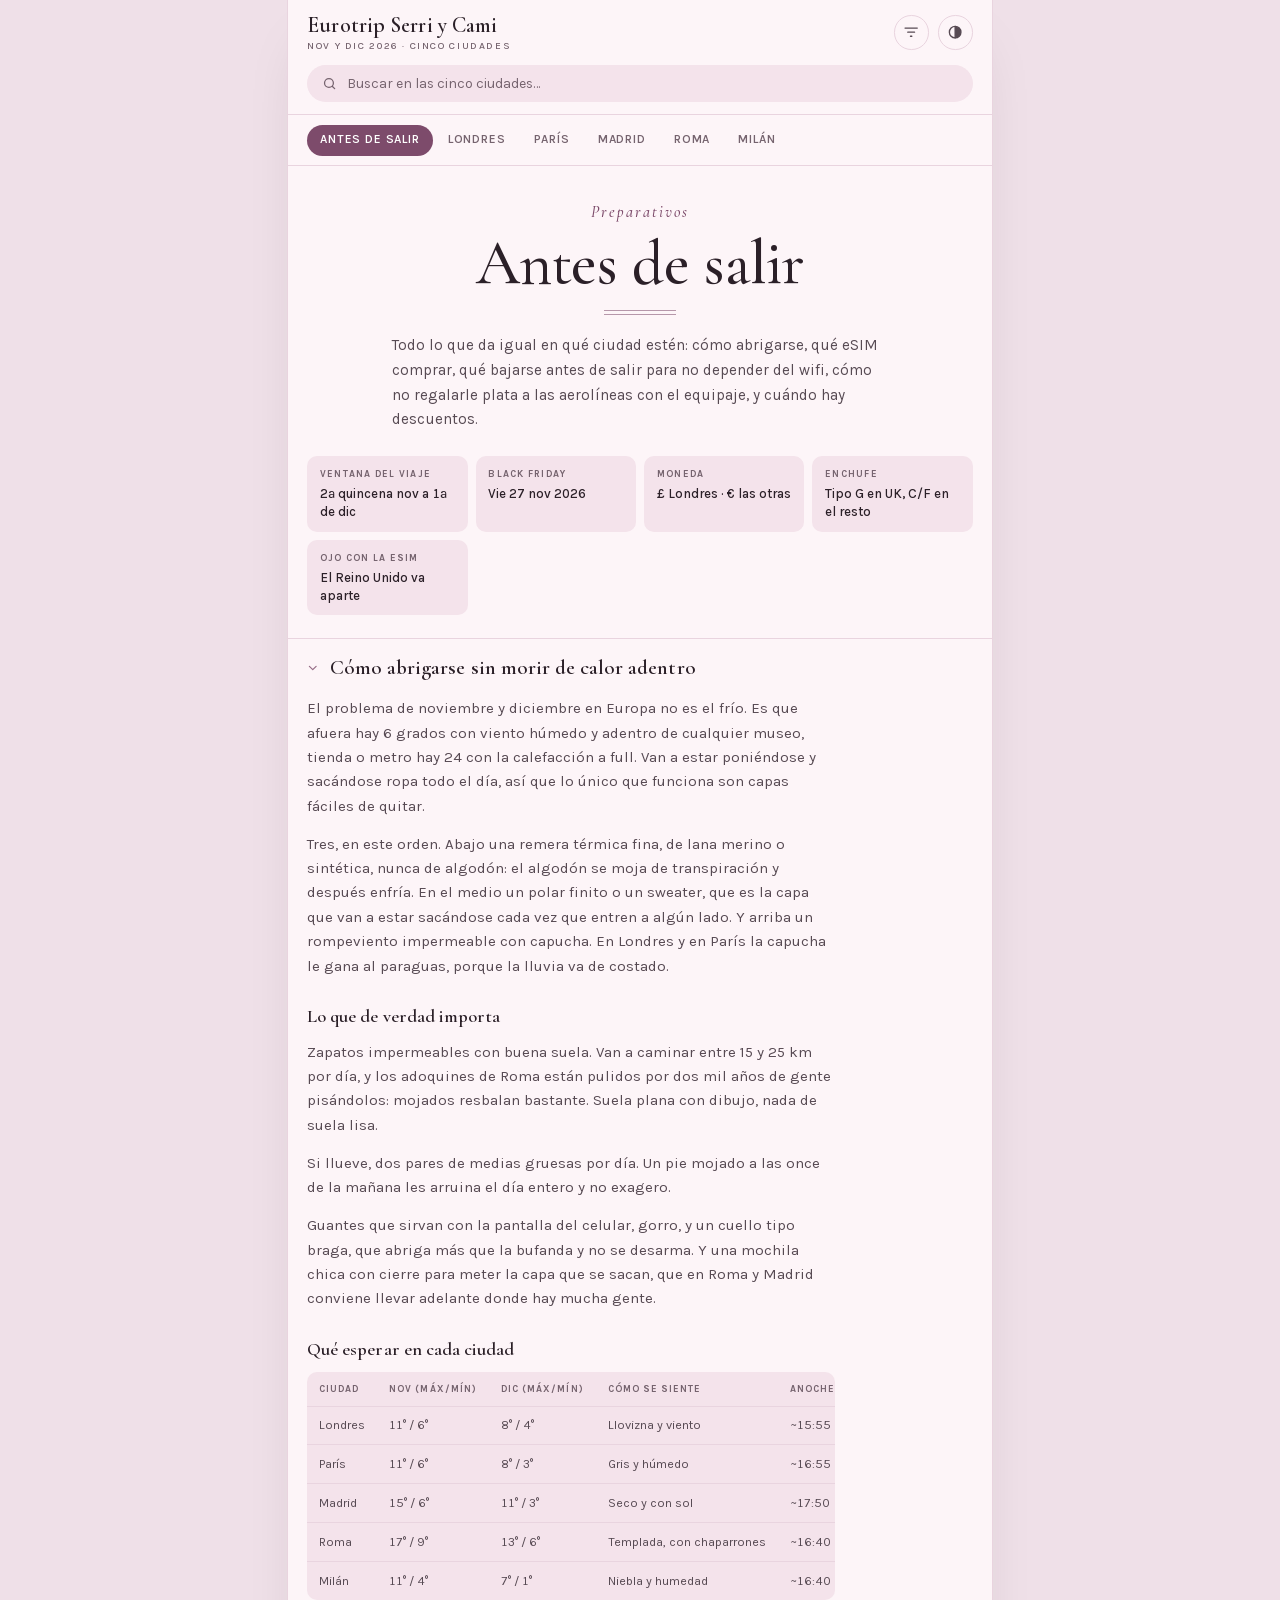
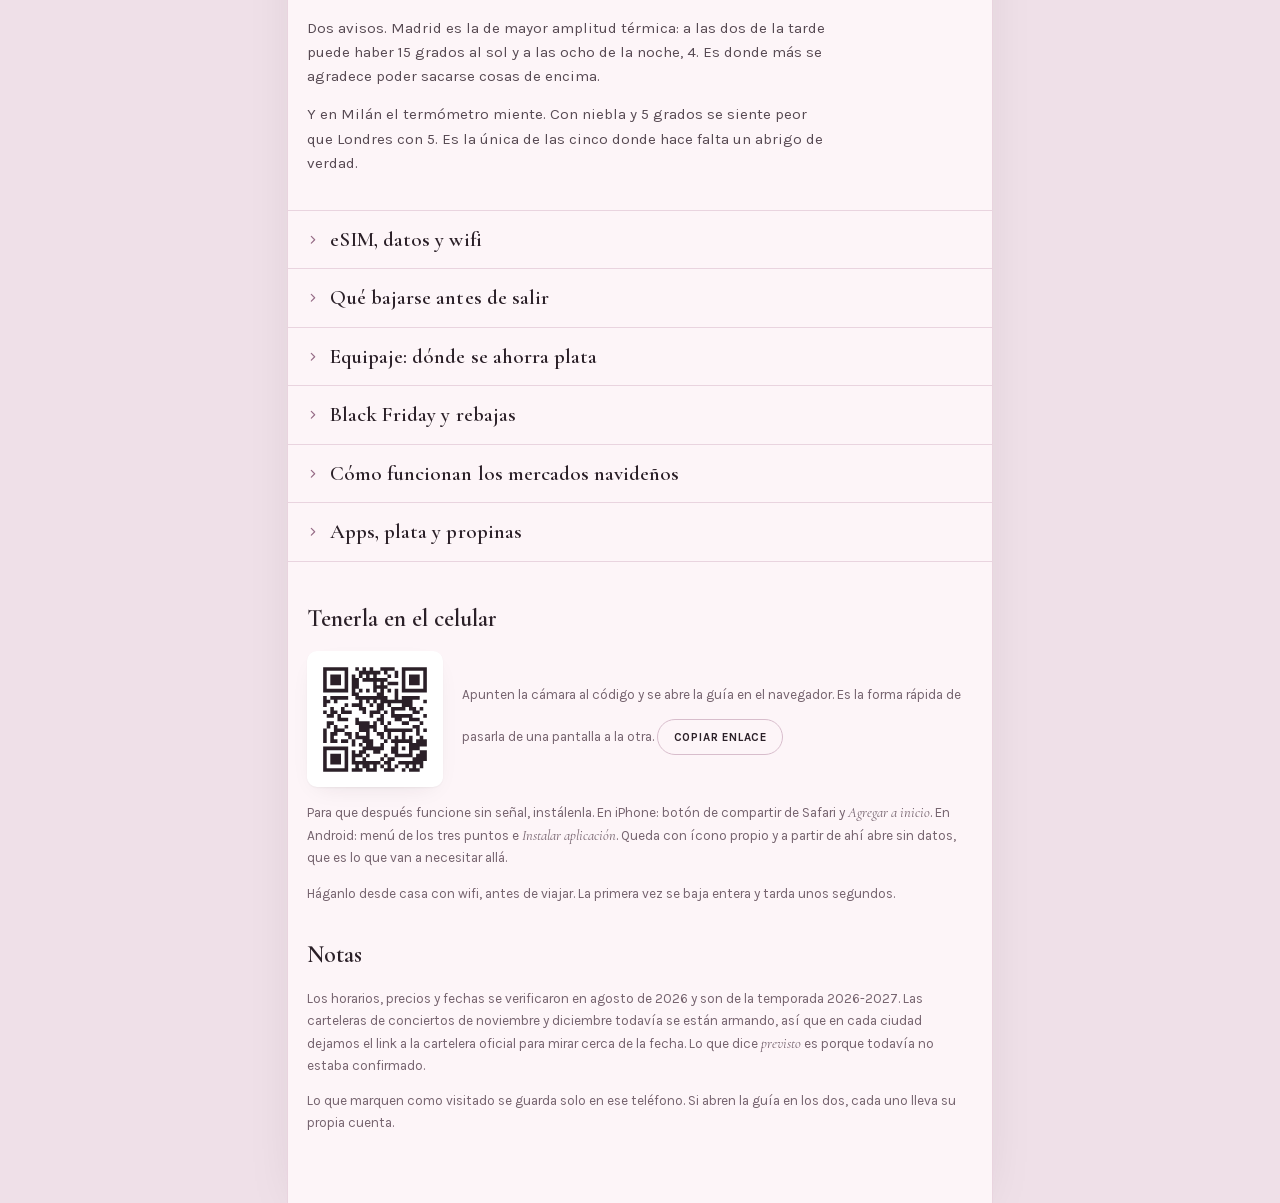
==== index.html @ f68e7fce "Mantener la guia fuera de los buscadores robots.txt que bloquea el rastreo y noindex en la pagina. E" ====
<!doctype html>
<html lang="es">
<head>
<meta charset="utf-8">
<meta name="viewport" content="width=device-width,initial-scale=1">
<meta name="description" content="Guia de viaje de Eurotrip Serri y Cami.">
<meta name="color-scheme" content="light dark">
<meta name="robots" content="noindex, nofollow, noarchive, nosnippet">
<meta name="googlebot" content="noindex, nofollow">
<link rel="manifest" href="./manifest.webmanifest">
<link rel="apple-touch-icon" href="./apple-touch-icon.png">
<meta name="theme-color" content="#7D4B6B">
<meta name="apple-mobile-web-app-capable" content="yes">
<meta name="apple-mobile-web-app-title" content="Eurotrip">
<title>Eurotrip Serri y Cami</title>
<style>
/* tipografias incrustadas: la pagina se ve igual sin conexion */
@font-face{font-family:'Cormorant Garamond';font-style:italic;font-weight:400;font-display:swap;src:url([data-uri]) format('woff2')}
@font-face{font-family:'Cormorant Garamond';font-style:italic;font-weight:500;font-display:swap;src:url([data-uri]) format('woff2')}
@font-face{font-family:'Cormorant Garamond';font-style:italic;font-weight:600;font-display:swap;src:url([data-uri]) format('woff2')}
@font-face{font-family:'Cormorant Garamond';font-style:normal;font-weight:400;font-display:swap;src:url([data-uri]) format('woff2')}
@font-face{font-family:'Cormorant Garamond';font-style:normal;font-weight:500;font-display:swap;src:url([data-uri]) format('woff2')}
@font-face{font-family:'Cormorant Garamond';font-style:normal;font-weight:600;font-display:swap;src:url([data-uri]) format('woff2')}
@font-face{font-family:'Karla';font-style:normal;font-weight:400;font-display:swap;src:url([data-uri]) format('woff2')}
@font-face{font-family:'Karla';font-style:normal;font-weight:500;font-display:swap;src:url([data-uri]) format('woff2')}
@font-face{font-family:'Karla';font-style:normal;font-weight:600;font-display:swap;src:url([data-uri]) format('woff2')}
@font-face{font-family:'Karla';font-style:normal;font-weight:700;font-display:swap;src:url([data-uri]) format('woff2')}
</style>

<style>
:root{
  --bg:#EFE0E8; --surface:#FDF5F8; --surface-2:#F4E3EB; --surface-3:#FAECF2;
  --ink:#2B2028; --ink-2:#574A53; --muted:#75636E;
  --line:#E9D4DF; --line-2:#D8BDCC;
  --accent:#7D4B6B; --accent-lt:#DBA6C4;
  --shadow:0 1px 2px rgba(43,32,40,.05), 0 8px 24px -12px rgba(43,32,40,.13);
  --display:'Cormorant Garamond',Georgia,'Times New Roman',serif;
  --body:'Karla','Helvetica Neue',Helvetica,Arial,sans-serif;
  --pad:1.2rem; --r:14px; --r-sm:10px;
}
@media (prefers-color-scheme:dark){
  :root:not([data-theme="light"]){
    --bg:#191319; --surface:#221B22; --surface-2:#2C232C; --surface-3:#1F181F;
    --ink:#F3EAEF; --ink-2:#D5C7CF; --muted:#A08F99;
    --line:#372D37; --line-2:#4A3C47;
    --accent:#DBA6C4; --accent-lt:#DBA6C4;
    --shadow:0 1px 2px rgba(0,0,0,.28), 0 8px 24px -12px rgba(0,0,0,.5);
  }
}
:root[data-theme="dark"]{
  --bg:#191319; --surface:#221B22; --surface-2:#2C232C; --surface-3:#1F181F;
  --ink:#F3EAEF; --ink-2:#D5C7CF; --muted:#A08F99;
  --line:#372D37; --line-2:#4A3C47;
  --accent:#DBA6C4; --accent-lt:#DBA6C4;
  --shadow:0 1px 2px rgba(0,0,0,.28), 0 8px 24px -12px rgba(0,0,0,.5);
}

/* el acento de ciudad se usa como fondo (--city) o como texto (--city-on-bg).
   en oscuro, el texto pasa a la variante pastel para que siga leyendose. */
#view,.rgroup{--city-on-bg:var(--city)}
@media (prefers-color-scheme:dark){
  :root:not([data-theme="light"]) #view,
  :root:not([data-theme="light"]) .rgroup{--city-on-bg:var(--city-lt)}
}
:root[data-theme="dark"] #view,
:root[data-theme="dark"] .rgroup{--city-on-bg:var(--city-lt)}

*{box-sizing:border-box}
body{
  margin:0; background:var(--bg); color:var(--ink);
  font-family:var(--body); font-size:16px; line-height:1.62;
  -webkit-text-size-adjust:100%; -webkit-font-smoothing:antialiased;
}
a{color:inherit}
button{font:inherit;color:inherit;background:none;border:none;cursor:pointer}
:focus-visible{outline:2px solid var(--city-on-bg,var(--accent));outline-offset:3px;border-radius:4px}
@media (prefers-reduced-motion:reduce){*{animation:none!important;transition:none!important}}

.wrap{max-width:44rem;margin:0 auto;background:var(--surface);min-height:100vh}
@media (min-width:47rem){
  .wrap{box-shadow:0 0 0 1px var(--line), 0 24px 60px -30px rgba(43,32,40,.22)}
}

/* ---------- cabecera ---------- */
.top{position:sticky;top:0;z-index:40;background:var(--surface);
  border-bottom:1px solid var(--line)}
.top-row{display:flex;align-items:center;gap:.6rem;padding:.85rem var(--pad) .5rem}
.brand{flex:1;min-width:0;font-family:var(--display);font-weight:600;font-size:1.35rem;
  line-height:1.05;letter-spacing:.005em}
.brand small{display:block;font-family:var(--body);font-weight:500;font-size:.63rem;
  letter-spacing:.16em;text-transform:uppercase;color:var(--muted);margin-top:.3rem}
.iconbtn{width:2.15rem;height:2.15rem;display:grid;place-items:center;border:1px solid var(--line);
  border-radius:50%;color:var(--ink-2);flex:none;transition:background .15s,border-color .15s}
.iconbtn:hover{border-color:var(--line-2);background:var(--surface-2)}
.iconbtn[aria-pressed="true"]{background:var(--surface-2);border-color:var(--line-2);color:var(--ink)}
.iconbtn svg{width:1.02rem;height:1.02rem;display:block}

.searchbar{padding:.35rem var(--pad) .75rem}
.searchbar .field{display:flex;align-items:center;gap:.5rem;background:var(--surface-2);
  border:1px solid transparent;border-radius:999px;padding:.5rem .85rem;transition:border-color .15s}
.searchbar .field:focus-within{border-color:var(--line-2)}
.searchbar input{flex:1;min-width:0;border:none;background:none;font-family:var(--body);
  font-size:.87rem;color:var(--ink);outline:none}
.searchbar input::placeholder{color:var(--muted)}
.searchbar svg{width:.95rem;height:.95rem;color:var(--muted);flex:none}
.clearbtn{color:var(--muted);font-size:1.15rem;line-height:1;padding:0 .1rem;display:none}
.clearbtn.on{display:block}

/* raíl de ciudades */
.rail{display:flex;gap:.15rem;overflow-x:auto;scrollbar-width:none;
  padding:0 var(--pad) .55rem;border-top:1px solid var(--line);padding-top:.6rem}
.rail::-webkit-scrollbar{display:none}
.rail button{flex:none;padding:.34rem .8rem .38rem;font-family:var(--body);font-weight:600;
  font-size:.75rem;letter-spacing:.07em;color:var(--muted);white-space:nowrap;
  text-transform:uppercase;border-radius:999px;transition:background .15s,color .15s}
.rail button:hover{color:var(--ink)}
.rail button[aria-selected="true"]{color:#fff;background:var(--city,var(--accent))}
@media (prefers-color-scheme:dark){
  :root:not([data-theme="light"]) .rail button[aria-selected="true"]{
    color:#1B141B;background:var(--city-lt,var(--accent-lt))}
}
:root[data-theme="dark"] .rail button[aria-selected="true"]{
  color:#1B141B;background:var(--city-lt,var(--accent-lt))}

/* filtros */
.filters{padding:.2rem var(--pad) .8rem;display:none;flex-wrap:wrap;gap:.35rem;align-items:center}
.filters.on{display:flex}
.chip{font-family:var(--body);font-size:.7rem;font-weight:600;letter-spacing:.04em;
  padding:.28rem .68rem;border:1px solid var(--line);border-radius:999px;color:var(--muted);
  transition:background .15s,border-color .15s,color .15s}
.chip:hover{border-color:var(--line-2);color:var(--ink)}
.chip[aria-pressed="true"]{background:var(--city,var(--accent));border-color:var(--city,var(--accent));color:#fff}
@media (prefers-color-scheme:dark){
  :root:not([data-theme="light"]) .chip[aria-pressed="true"]{color:#1B141B;
    background:var(--city-lt,var(--accent-lt));border-color:var(--city-lt,var(--accent-lt))}
}
:root[data-theme="dark"] .chip[aria-pressed="true"]{color:#1B141B;
  background:var(--city-lt,var(--accent-lt));border-color:var(--city-lt,var(--accent-lt))}
.chip.sep{border:none;background:none;color:var(--muted);font-family:var(--display);
  font-style:italic;font-size:.92rem;font-weight:500;letter-spacing:0;
  padding:0 .1rem 0 .3rem;pointer-events:none}
.chip.sep:first-child{padding-left:0}

/* ---------- cabecera de ciudad ---------- */
.cityhead{padding:2.1rem var(--pad) 1.4rem;text-align:center}
.plate{display:inline-block;font-family:var(--display);font-style:italic;font-weight:500;
  font-size:1rem;letter-spacing:.13em;color:var(--city-on-bg,var(--accent))}
.cityname{font-family:var(--display);font-weight:500;font-size:clamp(2.6rem,13vw,3.9rem);
  line-height:1;letter-spacing:-.005em;margin:.35rem 0 0;text-wrap:balance}
.cityrule{width:4.5rem;height:0;margin:1rem auto 1.15rem;
  border-top:1px solid var(--city-on-bg,var(--accent));
  border-bottom:1px solid var(--city-on-bg,var(--accent));padding-top:3px;opacity:.55}
.citylede{font-size:.95rem;color:var(--ink-2);margin:0 auto 1.5rem;max-width:31rem;text-align:left}

.quick{display:grid;grid-template-columns:repeat(auto-fit,minmax(9rem,1fr));gap:.5rem;
  margin:0;text-align:left}
.quick div{background:var(--surface-2);border-radius:var(--r-sm);padding:.65rem .8rem}
.quick dt{font-family:var(--body);font-size:.6rem;font-weight:700;letter-spacing:.13em;
  text-transform:uppercase;color:var(--muted);margin-bottom:.22rem}
.quick dd{margin:0;font-size:.83rem;font-weight:500;line-height:1.35;
  font-variant-numeric:tabular-nums}

.progress{display:flex;align-items:center;gap:.7rem;margin-top:1.1rem;
  font-size:.72rem;color:var(--muted);text-align:left}
.bar{flex:1;height:4px;border-radius:999px;background:var(--surface-2);position:relative;overflow:hidden}
.bar i{position:absolute;inset:0 auto 0 0;border-radius:999px;
  background:var(--city-on-bg,var(--accent));width:0;transition:width .35s ease}
.progress button{font-size:.68rem;font-weight:600;letter-spacing:.04em;color:var(--muted);
  text-decoration:underline;text-underline-offset:3px}
.progress button:hover{color:var(--ink)}

.toolrow{display:flex;gap:1.1rem;align-items:center;padding:.7rem var(--pad);
  font-size:.7rem;font-weight:600;letter-spacing:.06em;text-transform:uppercase;color:var(--muted)}
.toolrow button:hover{color:var(--ink)}

/* ---------- secciones ---------- */
.sec{border-top:1px solid var(--line)}
.sec > summary{display:flex;align-items:center;gap:.7rem;padding:1.05rem var(--pad);
  cursor:pointer;list-style:none}
.sec > summary::-webkit-details-marker{display:none}
.sec > summary h2{margin:0;flex:1;font-family:var(--display);font-weight:600;font-size:1.3rem;
  line-height:1.15;letter-spacing:.002em}
.sec .count{font-size:.68rem;font-weight:600;color:var(--muted);font-variant-numeric:tabular-nums;
  background:var(--surface-2);border-radius:999px;padding:.2rem .55rem}
.sec .caret{width:.72rem;height:.72rem;flex:none;color:var(--city-on-bg,var(--accent));
  transition:transform .2s ease;opacity:.8}
.sec[open] .caret{transform:rotate(90deg)}
.sec > summary:hover h2{color:var(--city-on-bg,var(--accent))}

.body{padding:0 var(--pad) 1.3rem;display:flex;flex-direction:column;gap:.6rem}
.prose{font-size:.94rem;color:var(--ink-2);max-width:33rem}
.prose p{margin:0 0 .85rem}
.prose h3{font-family:var(--display);font-size:1.15rem;font-weight:600;letter-spacing:.002em;
  color:var(--ink);margin:1.5rem 0 .5rem}
.prose ul{margin:0 0 .95rem;padding-left:1.1rem}
.prose li{margin-bottom:.42rem}
.prose li::marker{color:var(--city-on-bg,var(--accent))}
.prose strong{color:var(--ink);font-weight:700}
.prose em{font-family:var(--display);font-style:italic;font-size:1.06em}
.prose a{color:var(--city-on-bg,var(--accent));text-decoration-thickness:1px;text-underline-offset:3px}

.tablewrap{overflow-x:auto;margin:0 0 1rem;border-radius:var(--r-sm);background:var(--surface-2)}
table{border-collapse:collapse;width:100%;min-width:29rem;font-family:var(--body);font-size:.78rem}
th,td{text-align:left;padding:.55rem .75rem;white-space:nowrap}
th{font-size:.6rem;font-weight:700;letter-spacing:.11em;text-transform:uppercase;color:var(--muted)}
td{font-variant-numeric:tabular-nums;border-top:1px solid var(--line)}

/* ---------- fichas ---------- */
.item{display:flex;gap:.8rem;padding:.95rem 1rem;background:var(--surface-3);
  border:1px solid var(--line);border-radius:var(--r);transition:opacity .2s}
.tick{width:1.3rem;height:1.3rem;flex:none;margin-top:.15rem;border:1.5px solid var(--line-2);
  border-radius:50%;display:grid;place-items:center;color:transparent;transition:all .15s}
.tick:hover{border-color:var(--city-on-bg,var(--accent))}
.tick svg{width:.7rem;height:.7rem}
.item.done{background:var(--surface)}
.item.done .tick{background:var(--city-on-bg,var(--accent));border-color:var(--city-on-bg,var(--accent));color:var(--surface)}
.item.done .it-main{opacity:.45}
.it-main{flex:1;min-width:0}
.it-name{font-family:var(--display);font-size:1.24rem;font-weight:600;letter-spacing:.003em;
  line-height:1.2;margin:0 0 .3rem}
.it-desc{font-size:.885rem;color:var(--ink-2);margin:0;line-height:1.58}
.it-note{font-size:.845rem;color:var(--muted);margin:.5rem 0 0;line-height:1.55;
  padding-left:.75rem;border-left:1.5px solid var(--line-2)}
.it-note b{font-family:var(--display);font-style:italic;font-weight:600;font-size:1.02rem;
  letter-spacing:.04em;color:var(--city-on-bg,var(--accent));margin-right:.4rem}
.tags{display:flex;flex-wrap:wrap;gap:.32rem;margin:.6rem 0 0}
.tag{font-size:.63rem;font-weight:700;letter-spacing:.09em;text-transform:uppercase;
  padding:.2rem .55rem;border-radius:999px;background:var(--surface-2);color:var(--muted)}
.tag.price{background:transparent;border:1px solid var(--city-on-bg,var(--accent));
  color:var(--city-on-bg,var(--accent));letter-spacing:.02em}
.links{display:flex;flex-wrap:wrap;gap:.9rem;margin:.65rem 0 0}
.links a{font-size:.73rem;font-weight:600;letter-spacing:.03em;color:var(--city-on-bg,var(--accent));
  text-decoration:none;display:inline-flex;align-items:center;gap:.28rem}
.links a:hover{text-decoration:underline;text-underline-offset:3px}
.links svg{width:.75rem;height:.75rem}

/* ---------- resultados de búsqueda ---------- */
.rgroup{padding:0 var(--pad);display:flex;flex-direction:column;gap:.6rem}
.rgroup > h2{font-family:var(--display);font-weight:600;font-size:1.5rem;
  color:var(--city-on-bg,var(--accent));margin:1.6rem 0 .1rem;
  display:flex;align-items:center;gap:.7rem}
.rgroup > h2::after{content:"";flex:1;height:1px;background:var(--line)}
.rpath{font-family:var(--display);font-style:italic;font-size:.95rem;color:var(--muted);
  margin:.5rem 0 -.2rem}
.empty{padding:3.5rem var(--pad);text-align:center;color:var(--muted);font-size:.92rem}
.empty strong{display:block;font-family:var(--display);font-weight:600;font-size:1.5rem;
  color:var(--ink);margin-bottom:.5rem}

/* ---------- pie ---------- */
.foot{padding:2.4rem var(--pad) 3.5rem;border-top:1px solid var(--line);
  font-size:.85rem;color:var(--muted);line-height:1.6}
.foot h2{font-family:var(--display);font-weight:600;font-size:1.5rem;color:var(--ink);
  margin:0 0 .8rem}
.foot h2:not(:first-child){margin-top:2rem}
.foot em{font-family:var(--display);font-style:italic;font-size:1.06em}
.qrbox{display:flex;gap:1.2rem;align-items:center;flex-wrap:wrap}
.qrbox img{width:8.5rem;height:8.5rem;border-radius:var(--r-sm);background:#fff;padding:.55rem;
  box-shadow:var(--shadow);flex:none}
.qrbox p{margin:0;flex:1;min-width:11rem}
.sharebtn{display:inline-block;font-size:.72rem;font-weight:700;letter-spacing:.07em;
  text-transform:uppercase;border:1px solid var(--line-2);border-radius:999px;
  padding:.5rem .95rem;color:var(--ink);margin-top:.8rem;text-decoration:none;
  transition:background .15s,border-color .15s}
.sharebtn:hover{background:var(--surface-2);border-color:var(--muted)}
</style>

<div class="wrap">
  <header class="top">
    <div class="top-row">
      <div class="brand">Eurotrip Serri y Cami<small>Nov y dic 2026 · cinco ciudades</small></div>
      <button class="iconbtn" id="filterbtn" aria-label="Filtros" aria-pressed="false" title="Filtros">
        <svg viewBox="0 0 24 24" fill="none" stroke="currentColor" stroke-width="1.9" stroke-linecap="round"><path d="M3 6h18M7 12h10M11 18h2"/></svg>
      </button>
      <button class="iconbtn" id="themebtn" aria-label="Cambiar tema" title="Tema"></button>
    </div>
    <div class="searchbar">
      <div class="field">
        <svg viewBox="0 0 24 24" fill="none" stroke="currentColor" stroke-width="2" stroke-linecap="round"><circle cx="11" cy="11" r="7"/><path d="M20 20l-3.5-3.5"/></svg>
        <input id="q" type="search" placeholder="Buscar en las cinco ciudades…" autocomplete="off" aria-label="Buscar">
        <button class="clearbtn" id="clearq" aria-label="Borrar búsqueda">&times;</button>
      </div>
    </div>
    <nav class="rail" id="rail" role="tablist"></nav>
    <div class="filters" id="filters"></div>
  </header>

  <main id="view"></main>

  <footer class="foot">
    <h2>Tenerla en el celular</h2>
    <div class="qrbox" id="qrbox">
      <img src="[data-uri]" alt="Código QR que abre esta guía" width="160" height="160">
      <p>Apunten la cámara al código y se abre la guía en el navegador. Es la forma rápida de pasarla de una pantalla a la otra.
      <a class="sharebtn" id="sharebtn" href="#">Copiar enlace</a></p>
    </div>
    <p>Para que después funcione sin señal, instálenla. En iPhone: botón de compartir de Safari y <em>Agregar a inicio</em>. En Android: menú de los tres puntos e <em>Instalar aplicación</em>. Queda con ícono propio y a partir de ahí abre sin datos, que es lo que van a necesitar allá.</p>
    <p>Háganlo desde casa con wifi, antes de viajar. La primera vez se baja entera y tarda unos segundos.</p>
    <h2>Notas</h2>
    <p>Los horarios, precios y fechas se verificaron en agosto de 2026 y son de la temporada 2026-2027. Las carteleras de conciertos de noviembre y diciembre todavía se están armando, así que en cada ciudad dejamos el link a la cartelera oficial para mirar cerca de la fecha. Lo que dice <em>previsto</em> es porque todavía no estaba confirmado.</p>
    <p>Lo que marquen como visitado se guarda solo en ese teléfono. Si abren la guía en los dos, cada uno lleva su propia cuenta.</p>
  </footer>
</div>

<script>
const TIPOS = {
  aire:'Aire libre', visita:'Visita', comer:'Comer', cafe:'Café', coctel:'Cóctel',
  compra:'Compras', navidad:'Navidad', evento:'Evento', mover:'Transporte'
};

const CITIES = [
{
  id:'prep', nav:'Antes de salir', name:'Antes de salir', plate:'Preparativos',
  accent:'#7D4B6B', lt:'#DBA6C4', maps:'',
  lede:'Todo lo que da igual en qué ciudad estén: cómo abrigarse, qué eSIM comprar, qué bajarse antes de salir para no depender del wifi, cómo no regalarle plata a las aerolíneas con el equipaje, y cuándo hay descuentos.',
  quick:[
    ['Ventana del viaje','2ª quincena nov a 1ª de dic'],
    ['Black Friday','Vie 27 nov 2026'],
    ['Moneda','£ Londres · € las otras'],
    ['Enchufe','Tipo G en UK, C/F en el resto'],
    ['Ojo con la eSIM','El Reino Unido va aparte']
  ],
  sections:[
    {s:'Cómo abrigarse sin morir de calor adentro', k:'aire', html:`
      <p>El problema de noviembre y diciembre en Europa no es el frío. Es que afuera hay 6 grados con viento húmedo y adentro de cualquier museo, tienda o metro hay 24 con la calefacción a full. Van a estar poniéndose y sacándose ropa todo el día, así que lo único que funciona son capas fáciles de quitar.</p>
      <p>Tres, en este orden. Abajo una remera térmica fina, de lana merino o sintética, nunca de algodón: el algodón se moja de transpiración y después enfría. En el medio un polar finito o un sweater, que es la capa que van a estar sacándose cada vez que entren a algún lado. Y arriba un rompeviento impermeable con capucha. En Londres y en París la capucha le gana al paraguas, porque la lluvia va de costado.</p>
      <h3>Lo que de verdad importa</h3>
      <p>Zapatos impermeables con buena suela. Van a caminar entre 15 y 25 km por día, y los adoquines de Roma están pulidos por dos mil años de gente pisándolos: mojados resbalan bastante. Suela plana con dibujo, nada de suela lisa.</p>
      <p>Si llueve, dos pares de medias gruesas por día. Un pie mojado a las once de la mañana les arruina el día entero y no exagero.</p>
      <p>Guantes que sirvan con la pantalla del celular, gorro, y un cuello tipo braga, que abriga más que la bufanda y no se desarma. Y una mochila chica con cierre para meter la capa que se sacan, que en Roma y Madrid conviene llevar adelante donde hay mucha gente.</p>
      <h3>Qué esperar en cada ciudad</h3>
      <div class="tablewrap"><table>
        <thead><tr><th>Ciudad</th><th>Nov (máx/mín)</th><th>Dic (máx/mín)</th><th>Cómo se siente</th><th>Anochece</th></tr></thead>
        <tbody>
          <tr><td>Londres</td><td>11° / 6°</td><td>8° / 4°</td><td>Llovizna y viento</td><td>~15:55</td></tr>
          <tr><td>París</td><td>11° / 6°</td><td>8° / 3°</td><td>Gris y húmedo</td><td>~16:55</td></tr>
          <tr><td>Madrid</td><td>15° / 6°</td><td>11° / 3°</td><td>Seco y con sol</td><td>~17:50</td></tr>
          <tr><td>Roma</td><td>17° / 9°</td><td>13° / 6°</td><td>Templada, con chaparrones</td><td>~16:40</td></tr>
          <tr><td>Milán</td><td>11° / 4°</td><td>7° / 1°</td><td>Niebla y humedad</td><td>~16:40</td></tr>
        </tbody>
      </table></div>
      <p>Dos avisos. Madrid es la de mayor amplitud térmica: a las dos de la tarde puede haber 15 grados al sol y a las ocho de la noche, 4. Es donde más se agradece poder sacarse cosas de encima.</p>
      <p>Y en Milán el termómetro miente. Con niebla y 5 grados se siente peor que Londres con 5. Es la única de las cinco donde hace falta un abrigo de verdad.</p>
    `},
    {s:'eSIM, datos y wifi', k:'mover', html:`
      <p>Una eSIM es un chip virtual: lo compran por internet, lo instalan escaneando un código y convive con la línea de acá. El número de siempre les sigue entrando llamadas y mensajes, y la eSIM se encarga de los datos. No hay que abrir el celular ni buscar un local al aterrizar.</p>
      <p>Cómprenla acá, antes de salir, con el wifi de casa. Se instala y se deja apagada; al aterrizar se prende en treinta segundos. Comprarla ya en el aeropuerto de destino, sin datos y muertos de sueño, es justo el momento en que sale mal. El celular tiene que estar liberado y aceptar eSIM, cosa que hacen los iPhone del XS en adelante y casi todos los Android de 2019 para acá.</p>
      <h3>Ojo con Londres, que esto no lo dice nadie</h3>
      <p>Con el Brexit, el Reino Unido se salió del espacio de roaming europeo. Un montón de eSIM que se venden como <em>de Europa</em> lo siguen incluyendo por acuerdo comercial, pero ya no viene solo: depende del plan.</p>
      <p>Antes de pagar, busquen literalmente <em>United Kingdom</em> en la lista de países. Si no está, la eSIM no anda en Londres y arrancan el viaje sin datos. Airalo, Holafly y Nomad lo incluyen.</p>
      <h3>Más o menos cuánto sale</h3>
      <div class="tablewrap"><table>
        <thead><tr><th>Proveedor</th><th>Cobertura</th><th>Precio de referencia</th></tr></thead>
        <tbody>
          <tr><td>Airalo</td><td>42 de 44 países</td><td>1 GB / 7 días ~4,50 US$ · ilimitado 10 días ~31,50 US$</td></tr>
          <tr><td>Holafly</td><td>33 países, sin bajarte la velocidad</td><td>Ilimitado desde ~3,90 US$ por día</td></tr>
          <tr><td>Saily</td><td>Amplia</td><td>10 GB / 30 días ~36 US$</td></tr>
        </tbody>
      </table></div>
      <p>Son precios de agosto de 2026, así que compárenlos de nuevo cerca de la fecha. Cambian seguido y siempre hay alguna promo dando vueltas.</p>
      <h3>Que uno de los dos tenga datos de sobra</h3>
      <p>Esto es lo más importante de toda la sección. Que uno lleve un plan generoso o ilimitado aunque salga un poco más caro. Es el seguro contra quedarse tirados: pedir un taxi a las dos de la mañana, encontrarse si se separan en un mercado lleno de gente, resolver un check-in que falló, llamar al banco.</p>
      <p>El otro celular puede llevar un plan por gigas, que sale bastante menos, y engancharse al punto de acceso del primero cuando haga falta. Depender del wifi del hotel para todo es garantía de pasar un mal rato.</p>
      <h3>"Ilimitado" casi nunca es ilimitado</h3>
      <p>Casi todos los planes tienen letra chica. Pasada cierta cuota, a veces total y a veces diaria, los datos no se cortan pero la velocidad se cae feo. Sigue alcanzando para mapas y para WhatsApp, y deja de alcanzar para subir video o hacer videollamadas.</p>
      <p>Por eso importa lo de abajo: una tarde subiendo historias con datos puede dejarlos navegando lento el resto del viaje.</p>
      <h3>Wifi para lo pesado, datos para lo delicado</h3>
      <p>Siempre que haya wifi, úsenlo para todo lo que pesa: subir fotos y videos, respaldar en la nube, actualizar aplicaciones, bajar capítulos. Eso es lo que se come la cuota que después les baja la velocidad.</p>
      <p>Y al revés: nunca entren al banco desde el wifi del hotel, del aeropuerto o de un café. Ni transferencias, ni la app del banco, ni pagos. Esas redes están abiertas o tienen una contraseña que sabe todo el mundo, y muchas veces no cifran nada entre los aparatos conectados. Para eso corten el wifi y usen los datos, que van cifrados por la red del operador y nadie del bar de al lado está adentro. Son treinta segundos de fastidio que les evitan el peor quilombo posible en la mitad de un viaje.</p>
      <p>Si por algo tienen que hacerlo sí o sí sobre wifi público, una VPN cifra el tráfico. Pero apagar el wifi es más simple.</p>
      <p>Una cosa más sobre el wifi del alojamiento: en hoteles y departamentos de casco histórico, con paredes de medio metro, la señal a la habitación llega mal. Es normal que ande bien en la recepción y horrible donde duermen. No cuenten con él para nada que importe.</p>
    `},
    {s:'Qué bajarse antes de salir', k:'mover', html:`
      <p>Todo lo que dejen bajado en casa es una cosa menos que depende de tener señal, cuota o un wifi decente. Con media hora la semana antes de viajar lo resuelven.</p>
      <h3>Mapas</h3>
      <p>Google Maps deja bajar zonas enteras. Buscan la ciudad, tocan el nombre abajo y eligen <em>Descargar mapa sin conexión</em>. Se puede agrandar el recuadro para que entre toda la zona turística. Después funciona la búsqueda de lugares y la navegación a pie; el transporte público en tiempo real, no.</p>
      <p>Bajen las cinco ciudades de una sentada. Ocupan poco y se actualizan solas cuando haya wifi. Si quieren algo mejor todavía para caminar, Organic Maps anda cien por ciento sin conexión y muestra senderos y detalles que Google se saltea.</p>
      <h3>Series, películas y música</h3>
      <p>Netflix, Disney+, Prime Video y Max bajan a la aplicación. Ojo con la fecha de vencimiento: lo bajado dura como 30 días guardado, y una vez que le dan play, 48 horas. Bájenlo la semana que salen, no un mes antes.</p>
      <p>Spotify y YouTube Music bajan con la suscripción paga. Spotify necesita reconectarse una vez cada 30 días o borra lo guardado.</p>
      <p>Vale la pena en serio. Un vuelo entre estas ciudades son dos horas y media, y los trenes otro tanto. Con tres películas y un par de listas, los traslados se hacen solos.</p>
      <h3>Lo que conviene tener aunque se caiga todo</h3>
      <p>Las tarjetas de embarque en la billetera del celular, no en un mail que hay que abrir con señal. Capturas de pantalla de las reservas del alojamiento, de las entradas con código QR (Coliseo, Museos Vaticanos, la Última Cena), del seguro y de la primera hoja del pasaporte. Y el paquete de italiano y francés bajado en Google Translate, que traduce cartas de restaurante y carteles con la cámara sin conexión.</p>
      <p>Sobre todo: que cada uno tenga copia de lo del otro. Si a uno se le muere el celular o se lo afanan, el viaje sigue igual.</p>
    `},
    {s:'Equipaje: dónde se ahorra plata', k:'compra', html:`
      <p>En los vuelos entre estas ciudades el pasaje sale menos que la valija. Ahí es donde se gana o se pierde plata de verdad.</p>
      <h3>El bolso de cabina es donde te cobran</h3>
      <div class="tablewrap"><table>
        <thead><tr><th>Aerolínea</th><th>Gratis bajo el asiento</th><th>Lo demás</th></tr></thead>
        <tbody>
          <tr><td>Ryanair</td><td>~40 × 30 × 20 cm</td><td>La valijita de cabina de 55 × 40 × 20 y 10 kg se paga</td></tr>
          <tr><td>easyJet</td><td>~45 × 36 × 20 cm</td><td>El bulto grande, desde unos 8 €</td></tr>
          <tr><td>Vueling</td><td>40 × 20 × 30 cm, 10 kg</td><td>El bulto grande se paga</td></tr>
        </tbody>
      </table></div>
      <p>Entonces: consigan una mochila que entre exacto en el molde más chico, que es el de Ryanair, y no paguen bolso de cabina en ningún vuelo. Una de 40 × 20 × 25 entra en las tres.</p>
      <h3>Nunca en el aeropuerto</h3>
      <p>Agregar equipaje en el mostrador o en la puerta de embarque sale el doble o el triple que hacerlo por internet cuando compran el pasaje. En la puerta, con la valija que no entró en el molde, es donde más caro sale de todo.</p>
      <p>Si tienen dudas de si va a entrar, páguenlo antes de salir de casa. Es la diferencia entre 20 y 60 euros. Y pesen la valija en casa con una balancita de mano, que sale menos de 10 euros: el sobrepeso se cobra por kilo y es carísimo.</p>
      <h3>Donde haya tren, tomen el tren</h3>
      <p>Los trenes europeos son muchísimo más generosos con el equipaje que cualquier low cost, y encima los dejan en el centro de la ciudad y no en un aeropuerto a cuarenta minutos.</p>
      <p>Trenitalia directamente no limita nada: ni cantidad, ni peso, ni medidas. Suben con lo que puedan cargar, y Roma a Milán son tres horas en Frecciarossa. Renfe deja hasta 3 bultos por persona con un máximo de 25 kg entre todos. Eurostar sí pone un límite (dos valijas de hasta 85 cm cada uno), pero sigue siendo mejor que cualquier low cost, y París a Londres son 2 h 20 de centro a centro.</p>
      <h3>Cosas que suman</h3>
      <p>Pónganse encima lo más pesado para volar. El abrigo, los borcegos y el sweater no pesan en la valija si van puestos, y un abrigo de invierno es kilo y medio fácil.</p>
      <p>Los cubos de compresión no sacan peso, pero sí volumen, y el volumen es lo que decide si la mochila entra en el molde.</p>
      <p>Laven durante el viaje. Casi todos los departamentos tienen lavarropas, y hay lavanderías automáticas en las cinco ciudades por 4 o 5 euros. Con ropa para cinco días se cubren tres semanas tranquilos.</p>
      <p>Metan una bolsa plegable vacía adentro de la valija. A la vuelta, con lo del Black Friday y los outlets, la van a necesitar, y comprarla allá sale el triple.</p>
      <p>Para el último día, guarderías de equipaje. Bounce y Radical Storage tienen puntos en las cinco ciudades por unos 5 euros el día, y les deja la tarde entera libre sin arrastrar valijas hasta el vuelo de la noche.</p>
      <p>Y no lleven líquidos. Shampoo, pasta de dientes y crema los compran allá por dos euros y no les comen ni los 100 ml ni el lugar.</p>
    `},
    {s:'Black Friday y rebajas', k:'compra', html:`
      <p>El Black Friday cae el viernes 27 de noviembre de 2026, justo en la mitad del viaje. En Europa ya no es un día: la mayoría de las cadenas arranca la semana anterior y estira hasta el Cyber Monday, que es el 30.</p>
      <h3>Cómo funciona en cada país</h3>
      <p>Reino Unido es el más agresivo de los cinco, sobre todo en electrónica, deporte y tiendas grandes. El otro pico son las rebajas del Boxing Day, el 26 de diciembre, que les queda después del viaje.</p>
      <p>En España el Black Friday está muy instalado, más que nada en ropa y electrónica. Las rebajas de invierno oficiales arrancan cerca del 7 de enero, o sea que también quedan afuera.</p>
      <p>Francia e Italia son parecidas entre sí: hay Black Friday, pero los descuentos fuertes son los <em>soldes</em> y los <em>saldi</em> de enero. Los outlets son la excepción.</p>
      <h3>Los outlets, esa semana</h3>
      <p>Los cinco outlets grandes (Bicester, La Vallée, Las Rozas, Castel Romano y Serravalle) aplican el descuento del Black Friday arriba del descuento que ya tienen. Es la única semana del año en que compensa el viaje de ida y vuelta. Si van a hacer un solo outlet, que sea ese fin de semana.</p>
      <p>Y si no viven en la Unión Europea, pueden pedir la devolución del IVA en compras arriba de cierto monto. Guarden los tickets y pidan el formulario en la tienda. Se tramita en el último aeropuerto del que salen de la UE, así que lleguen con tiempo.</p>
    `},
    {s:'Cómo funcionan los mercados navideños', k:'navidad', html:`
      <p>Acá hay una buena noticia: las fechas del viaje pegan justo. Casi todos abren entre el 12 y el 27 de noviembre y siguen hasta principios de enero. Los de la primera quincena de diciembre están en su mejor momento, antes de que se llenen las últimas dos semanas.</p>
      <h3>Cuatro cosas que sirven en los cinco países</h3>
      <p>Lleven efectivo chico. Muchos puestos de comida no tienen posnet o lo tienen caído, sobre todo en Italia.</p>
      <p>La taza tiene depósito. El vino caliente (<em>mulled wine</em> en Londres, <em>vin chaud</em> en París, <em>vin brulé</em> en Italia) viene en taza de cerámica con un depósito de 2 a 5 euros. Se devuelve al terminar, o se la quedan de recuerdo.</p>
      <p>Vayan entre semana y temprano. Los fines de semana de diciembre no se puede caminar. Un martes o miércoles a las cinco de la tarde, con las luces recién prendidas y sin gente, es otra cosa.</p>
      <p>Y decidan si comen antes o comen ahí, pero no las dos. La comida de mercado es cara para lo que es, aunque las salchichas y las castañas son parte del asunto.</p>
      <h3>El calendario de un vistazo</h3>
      <div class="tablewrap"><table>
        <thead><tr><th>Ciudad</th><th>Lo principal</th><th>Desde</th></tr></thead>
        <tbody>
          <tr><td>Londres</td><td>Winter Wonderland (Hyde Park)</td><td>19 nov</td></tr>
          <tr><td>Londres</td><td>Southbank Winter Market</td><td>3 nov</td></tr>
          <tr><td>París</td><td>La Défense</td><td>12 nov</td></tr>
          <tr><td>París</td><td>Notre-Dame (5e)</td><td>26 nov</td></tr>
          <tr><td>Madrid</td><td>Plaza Mayor</td><td>27 nov</td></tr>
          <tr><td>Milán</td><td>Villaggio delle Meraviglie</td><td>mediados de nov</td></tr>
          <tr><td>Milán</td><td>Oh Bej! Oh Bej!</td><td>5 al 8 dic</td></tr>
          <tr><td>Roma</td><td>Piazza Navona</td><td>1 dic (previsto)</td></tr>
        </tbody>
      </table></div>
    `},
    {s:'Apps, plata y propinas', k:'mover', html:`
      <h3>Qué instalar antes de salir</h3>
      <p>Citymapper para las cinco ciudades. Es mejor que Google Maps para moverse en transporte urbano: les dice en qué vagón subirse y por qué salida salir.</p>
      <p>Después, una por ciudad. En Londres, TfL Go, que muestra el estado de las líneas en vivo, y andan Uber y Bolt. En París, Bonjour RATP o Île-de-France Mobilités, que deja cargar el boleto en el celular, y para taxis G7, Uber o Bolt. En Madrid, la de Metro de Madrid, y Cabify, Uber y FreeNow, que salen baratísimos comparados con el resto. En Roma y Milán, Moovit o Citymapper, y para taxis FreeNow o itTaxi, porque Uber solo opera como Uber Black y sale bastante más.</p>
      <h3>Cómo pagar</h3>
      <p>Contactless en todos lados. En Londres literalmente no hace falta efectivo: hasta los puestos del mercado cobran con tarjeta. En Italia sí conviene andar con 40 o 50 euros encima, porque los bares de barrio, los mercados y algunas trattorias lo siguen prefiriendo. En España y Francia con tarjeta alcanza, salvo en los mercadillos.</p>
      <p>Avisen al banco las fechas y lleven dos tarjetas de bancos distintos, en billeteras separadas.</p>
      <h3>Propinas, sin drama</h3>
      <p>En Reino Unido suele venir un <em>service charge</em> del 12,5 % ya sumado a la cuenta. Si está, no se agrega nada. En los pubs no se deja propina en la barra.</p>
      <p>En Francia el servicio va incluido por ley: redondear o dejar uno o dos euros si estuvo bien. En España no es obligatoria ni la esperan, y un 5 % en una cena buena ya es generoso. En Italia hay <em>coperto</em>, que son uno a tres euros por persona y ya cubren el servicio, así que con redondear alcanza.</p>
    `}
  ]
},
{
  id:'lon', nav:'Londres', name:'Londres', plate:'Underground', accent:'#A83A5B', lt:'#F2A3BA', maps:'London',
  lede:'Se camina mucho mejor de lo que uno se imagina. Covent Garden, Soho, Piccadilly, Trafalgar y Westminster están todos a menos de media hora a pie entre sí. Y los parques son gigantes: en noviembre quedan dorados y no hay nadie.',
  quick:[
    ['Tope diario','£8,90 zonas 1-2'],
    ['Cómo se paga','Tarjeta o celular, sin Oyster'],
    ['Noviembre','11° / 6°, llovizna'],
    ['Diciembre','8° / 4°, anochece 15:55']
  ],
  sections:[
  {s:'Al aire libre', k:'aire', items:[
    {n:'Hyde Park y Kensington Gardens', d:'350 hectáreas en el centro. El paseo bueno: Italian Gardens al norte, borde de la Serpentine, Kensington Palace y salida por Kensington Gardens.', t:'aire', tip:'En noviembre los plátanos están amarillos y hay muy poca gente entre semana.'},
    {n:'St James’s Park', d:'De los parques reales, el más lindo. Desde el puente del lago sale la mejor foto del Palacio de Buckingham, con el London Eye asomando detrás.', t:'aire', tip:'Los pelícanos comen a las 14:30 cerca de Duck Island. Están ahí desde 1664.'},
    {n:'Primrose Hill', d:'Una loma justo detrás de Regent’s Park. Todo el skyline de Londres de un vistazo, gratis y sin cola.', t:'aire', tip:'Ir 40 minutos antes del atardecer y combinar con un paseo por Regent’s Park.'},
    {n:'Greenwich Park y Royal Observatory', d:'El meridiano cero, la vista sobre Canary Wharf y el Old Royal Naval College abajo. Media jornada completa.', t:'aire', tip:'Ir en el Uber Boat by Thames Clippers desde Westminster: el trayecto por el río es el paseo.'},
    {n:'Hampstead Heath y Parliament Hill', d:'Bosque de verdad dentro de la ciudad, con la panorámica más amplia. Menos turística que Primrose Hill.', t:'aire', tip:'Terminar en el pueblo de Hampstead o en el Spaniards Inn, un pub de 1585.'},
    {n:'Paseo por el South Bank', d:'De Westminster a Borough Market por la orilla sur: London Eye, Southbank Centre, puestos de libros bajo Waterloo Bridge, Tate Modern y el Millennium Bridge. Una hora y media sin apurarse.', t:'aire', tip:'De noche es mejor: todo iluminado y con el mercado de invierno en el camino.'},
    {n:'Regent’s Canal: Little Venice a Camden', d:'45 minutos de camino de sirga entre casas flotantes, sauces y el zoo. Termina en Camden Market.', t:'aire'},
    {n:'Columbia Road Flower Market', d:'Solo los domingos, de 8:00 a 15:00. Una calle victoriana entera de flores, con cafés y tiendas chicas alrededor.', t:'aire', tip:'Ir antes de las 10:00 o después de las 14:00, cuando rematan a precio de saldo.'},
    {n:'Sky Garden', d:'Jardín tropical en el piso 35, con vista de 360°. Es gratis, pero hay que reservar franja horaria con semanas de antelación.', t:'aire', w:'https://skygarden.london/', tip:'Las franjas se liberan los lunes. Si no lo consiguen, prueben reservando en el bar en vez de la entrada general.'}
  ]},
  {s:'Imprescindibles y dónde sacar la foto', k:'visita', items:[
    {n:'Tower Bridge', d:'El puente más fotografiado de la ciudad. Se puede subir a la pasarela de vidrio, pero la foto está abajo.', t:'visita', tip:'Foto: desde Shad Thames y Butler’s Wharf, en la orilla sur, o desde Potters Fields Park. Desde el propio puente no se ve el puente.'},
    {n:'Big Ben y Westminster', d:'La torre del reloj y el Parlamento, restaurados y otra vez dorados.', t:'visita', tip:'Foto: mitad sur del Westminster Bridge para el clásico con la cabina roja; para el ángulo de Instagram, la esquina de Great George Street con Parliament Square, con la cabina en primer plano.'},
    {n:'London Eye', d:'30 minutos de vuelta. Vale más de noche, con la ciudad encendida.', t:'visita', p:'€€', w:'https://www.londoneye.com/', tip:'Foto: desde el Golden Jubilee Bridge, con el río abajo. Reservar online sale bastante más barato que en taquilla.'},
    {n:'Covent Garden', d:'El mercado cubierto, el Apple Market, los músicos clásicos del patio bajo y las tiendas alrededor. En diciembre, el árbol de 17 metros y las campanas doradas colgando.', t:'visita', tip:'Neal’s Yard, a cinco minutos, es un patio diminuto de fachadas de colores. Entrada por un pasaje entre Monmouth Street y Shorts Gardens.'},
    {n:'Piccadilly Circus, Soho y Carnaby Street', d:'Las pantallas de Piccadilly, los callejones de Soho y las luces de Carnaby, que cada año monta una instalación distinta sobre la calle.', t:'visita'},
    {n:'Trafalgar Square', d:'La National Gallery de fondo y, desde principios de diciembre, el abeto que Noruega regala a Londres cada año desde 1947.', t:'visita', tip:'Hay villancicos casi todas las tardes de diciembre al pie del árbol.'},
    {n:'St Paul’s Cathedral', d:'La cúpula de Wren. Se puede subir a la Whispering Gallery y a la linterna.', t:'visita', p:'€€', w:'https://www.stpauls.co.uk/', tip:'Foto gratis y mejor: la terraza del último piso de One New Change, justo enfrente. La cúpula queda a la altura de los ojos.'},
    {n:'Notting Hill y Portobello Road', d:'Las casas de colores pastel y el mercado. Los sábados es el día grande del mercado; el resto de la semana, la calle está tranquila para caminarla.', t:'visita', tip:'Las fachadas más fotogénicas están en Lancaster Road y en St Luke’s Mews.'},
    {n:'Leadenhall Market', d:'Mercado victoriano de hierro y vidrio verde y burdeos, en plena City. Se usó como Callejón Diagon en Harry Potter.', t:'visita', tip:'Entre semana a la hora del almuerzo está lleno de gente de traje; el domingo está vacío y lo tienen para ustedes.'},
    {n:'British Museum y National Gallery', d:'Los dos son gratis y los dos son enormes. En un día de lluvia salvan la jornada.', t:'visita', w:'https://www.britishmuseum.org/', tip:'No intenten verlo todo. Elijan tres salas y salgan a tomar algo.'},
    {n:'Cambio de guardia, Buckingham Palace', d:'A las 11:00, en días alternos en invierno. Dura 45 minutos y se llena.', t:'visita', tip:'Mejor plan: pararse en el Victoria Memorial o sobre The Mall para ver pasar la tropa, en vez de pelear por la reja.'}
  ]},
  {s:'Comer', k:'comer', items:[
    {n:'Gordon Ramsay Street Burger', d:'Ramsay en versión accesible, sobre Maiden Lane, en pleno Covent Garden. Hamburguesa, papas y refresco con recarga por unas £15.', t:'comer', p:'€', a:'Maiden Lane, Covent Garden', w:'https://www.gordonramsayrestaurants.com/street-burger/', tip:'Está a tres minutos del mercado de Covent Garden. Se almuerza rápido y les queda la tarde entera.'},
    {n:'Five Guys Covent Garden', d:'En Long Acre. Papas ilimitadas en el vaso, toppings gratis y refrescos de máquina.', t:'comer', p:'€', a:'Long Acre', w:'https://www.fiveguys.co.uk/'},
    {n:'Borough Market', d:'Acá se come lo mejor de Londres. Bread Ahead (donuts rellenos), Kappacasein (el toastie de queso), Padella (pasta fresca), ostras, quesos, todo para picar de pie.', t:'comer', p:'€', tip:'Martes a jueves está lleno pero se puede. Sábado es imposible. Cierra temprano: ir antes de las 16:00.'},
    {n:'Dishoom Covent Garden', d:'Café iraní de Bombay recreado con una obsesión por el detalle. El bacon naan roll del desayuno es de culto; el black daal se cocina 24 horas.', t:'comer', p:'€€', w:'https://www.dishoom.com/', tip:'No reservan mesa para dos en horario pico. Ir a las 17:30 o anotarse y esperar en el bar del sótano con un chai.'},
    {n:'Flat Iron', d:'Un solo corte de carne a precio fijo, con ensalada y papas aparte. Sale la mitad que cualquier steakhouse del centro.', t:'comer', p:'€€', w:'https://flatironsteak.co.uk/'},
    {n:'The Churchill Arms', d:'El pub más florido de Londres, en Kensington. Por fuera es una explosión de macetas; por dentro sirven comida tailandesa desde 1990.', t:'comer', p:'€€', tip:'En diciembre lo cubren de árboles de Navidad. Es una de las fachadas más fotografiadas de la ciudad.'},
    {n:'Tattu London', d:'Cocina china contemporánea en The Now Building, junto a Tottenham Court Road. El cerezo en flor que atraviesa el salón es el motivo por el que la gente reserva.', t:'comer', p:'€€€', a:'The Now Building, Denmark Street', w:'https://tattu.co.uk/locations/tattu-london/', tip:'Pidan mesa cerca del cerezo al reservar. Los postres están pensados para la foto tanto como para comerse.'},
    {n:'Sketch, The Gallery', d:'El salón rosa con las orejas de conejo, uno de los interiores más fotografiados de Londres. Precio alto, pero la experiencia es el lugar.', t:'comer', p:'€€€', w:'https://sketch.london/', tip:'Si el precio de la cena asusta, el afternoon tea sale menos y se accede al mismo salón. Los baños con forma de huevo son parte de la visita.'},
    {n:'Duck & Waffle', d:'Piso 40, abierto 24 horas, con vista al río. El plato que le da nombre (pato confitado sobre waffle con huevo y jarabe de arce) es el motivo.', t:'comer', p:'€€€', w:'https://duckandwaffle.com/', tip:'La mejor jugada: desayunar ahí a las 8:00. Sale mucho menos que la cena y la vista es la misma.'}
  ]},
  {s:'Café y hora del té', k:'cafe', items:[
    {n:'Fortnum & Mason, Diamond Jubilee Tea Salon', d:'El afternoon tea clásico, en la tienda de ultramarinos de la reina desde 1707. Pianista, scones calientes y té servido por alguien que sabe.', t:'cafe', p:'€€€', w:'https://www.fortnumandmason.com/', tip:'Reservar con semanas. En diciembre la tienda entera se decora y vale la pena bajar al sótano de los dulces.'},
    {n:'The Wolseley', d:'Gran café al estilo vienés en Piccadilly. Desayuno, té o cena en un salón que parece de otra época, sin el precio del hotel de lujo.', t:'cafe', p:'€€', w:'https://www.thewolseley.com/'},
    {n:'Pret A Manger', d:'La red de rescate. Café decente, sándwiches frescos y sopa caliente en cada esquina, por una fracción de lo que cuesta sentarse.', t:'cafe', p:'€', w:'https://www.pret.co.uk/', tip:'Tienen suscripción mensual de café con varias bebidas por día. Si toman tres cafés diarios entre los dos, se paga solo en cuatro días.'},
    {n:'Monmouth Coffee', d:'El tostador que enseñó a Londres a tomar café. El local de Borough, junto al mercado, es diminuto y siempre tiene cola.', t:'cafe', p:'€', w:'https://www.monmouthcoffee.co.uk/'},
    {n:'Bar Italia', d:'Soho, abierto casi 24 horas desde 1949. Espresso de pie en la barra, fórmica y fotos de boxeadores en la pared.', t:'cafe', p:'€', a:'Frith Street, Soho'},
    {n:'Maison Bertaux', d:'La pastelería más vieja de Londres, de 1871, en Greek Street. Desordenada, sin pretensiones y con los mejores hojaldres del barrio.', t:'cafe', p:'€'}
  ]},
  {s:'Cócteles', k:'coctel', items:[
    {n:'Connaught Bar', d:'Mayfair. El carrito del martini se acerca a la mesa y lo preparan delante de ustedes, eligiendo los bitters uno a uno. Es de los mejores bares del mundo, y se nota en la cuenta.', t:'coctel', p:'€€€', w:'https://www.the-connaught.co.uk/'},
    {n:'Nightjar', d:'Speakeasy en Shoreditch con jazz en vivo y una carta de cócteles que parece un libro ilustrado. Se baja por una puerta sin cartel.', t:'coctel', p:'€€', w:'https://barnightjar.com/', tip:'Reservar. Sin reserva no entran, y con música en vivo hay recargo por cubierto.'},
    {n:'Lyaness', d:'En el Sea Containers, sobre el South Bank, con ventanales al Támesis. Ryan Chetiyawardana reinventa la carta entera cada año.', t:'coctel', p:'€€', w:'https://lyaness.com/'},
    {n:'Swift', d:'Soho. Arriba, cócteles cortos y rápidos antes de cenar; abajo, un sótano oscuro con 250 whiskies y música en vivo.', t:'coctel', p:'€€'},
    {n:'The American Bar at The Savoy', d:'El bar de hotel más antiguo de Londres en servicio continuo. Pianista, chaquetas blancas y clásicos hechos como corresponde.', t:'coctel', p:'€€€', w:'https://www.thesavoylondon.com/'}
  ]},
  {s:'Cómo moverse', k:'mover', items:[
    {n:'Caminen el centro', d:'Covent Garden → Soho → Piccadilly → Trafalgar → Westminster son 25 minutos en total. Casi todo lo que van a querer ver está en ese rectángulo.', t:'mover', tip:'Regla práctica: si Citymapper dice menos de 25 minutos a pie, caminen. El metro tarda lo mismo contando escaleras y esperas.'},
    {n:'Metro (Tube)', d:'Para distancias largas y cuando llueve. Se paga apoyando la tarjeta bancaria o el celular: no hace falta comprar Oyster.', t:'mover', tip:'Cada uno tiene que usar su propia tarjeta, siempre la misma, tocando al entrar y al salir. Si comparten una, el tope diario no se aplica bien y pagan de más.'},
    {n:'Tope diario y semanal', d:'Una vez que gastaste £8,90 en un día dentro de las zonas 1-2, el resto del día es gratis. El tope semanal (lunes a domingo) es de £44,70.', t:'mover', tip:'Los topes de zonas 1-2 están congelados hasta marzo de 2027, así que estos son los números del viaje.'},
    {n:'Autobús rojo', d:'£1,75 el viaje, con transbordo gratis dentro de la hora siguiente. Lento, pero desde el piso de arriba es un tour barato.', t:'mover', tip:'Las rutas 11, 15 y 24 pasan por casi todo lo turístico. Sentarse adelante arriba.'},
    {n:'Uber Boat by Thames Clippers', d:'Catamaranes por el Támesis como transporte regular. Westminster a Greenwich es transporte y paseo a la vez.', t:'mover', w:'https://www.thamesclippers.com/', tip:'Tarifa aparte del metro, no entra en el tope diario. Aun así, vale la pena una vez.'},
    {n:'Uber, Bolt y black cabs', d:'Guardalos para la noche tarde o para la lluvia con bolsas. El tráfico del centro y la tasa de congestión hacen que casi siempre el metro gane.', t:'mover', tip:'El black cab acepta contactless y sabe llegar a cualquier lado sin GPS. Sale más caro pero de madrugada es lo más rápido.'},
    {n:'Las horas pico, para esquivarlas', d:'De 8:00 a 9:30 y de 17:00 a 18:30 el metro va lleno y las tarifas suben. Ajusten los planes media hora y viajan sentados y más barato.', t:'mover'}
  ]},
  {s:'Navidad en Londres', k:'navidad', items:[
    {n:'Hyde Park Winter Wonderland', d:'Del 19 de noviembre de 2026 al 3 de enero de 2027, todos los días salvo el 25 de diciembre. Más de 150 atracciones, pista de hielo, norias, cervecería bávara y el recorrido de esculturas de hielo.', t:'navidad', w:'https://hydeparkwinterwonderland.com/', tip:'Hace falta entrada con franja horaria reservada. De lunes a jueves durante noviembre la entrada sale £1: ese es el momento de ir.'},
    {n:'Southbank Centre Winter Market', d:'Desde el 3 de noviembre, sobre la orilla del Támesis bajo el Hungerford Bridge. Casetas de madera, vino caliente y comida callejera. Entrar es gratis.', t:'navidad', tip:'Es el mejor combinado con un paseo nocturno por el South Bank. Está abierto hasta tarde.'},
    {n:'Luces de Covent Garden', d:'Un abeto de casi 17 metros, 40 campanas doradas gigantes con moños y bolas de espejos girando sobre el mercado.', t:'navidad', tip:'El encendido suele ser a mediados de noviembre. Es de los conjuntos mejor montados de la ciudad.'},
    {n:'Luces de Oxford, Regent y Carnaby Street', d:'El encendido de Oxford Street abre la temporada a principios de noviembre. Regent Street pone sus ángeles gigantes y Carnaby, una instalación distinta cada año.', t:'navidad', tip:'Se encienden alrededor de las 15:00 y quedan hasta las 23:00. En diciembre anochece a las 16:00, así que hay luces casi toda la tarde.'},
    {n:'Patinaje en Somerset House', d:'La pista más elegante de Londres, en el patio neoclásico de Somerset House, con un árbol enorme en el centro y DJ algunas noches.', t:'navidad', p:'€€', w:'https://www.somersethouse.org.uk/', tip:'Alternativas igual de lindas: la pista del Natural History Museum y la de Hampton Court Palace.'},
    {n:'Christmas at Kew', d:'Recorrido nocturno de más de tres kilómetros por los Kew Gardens iluminados, con instalaciones de luz, fuego y música.', t:'navidad', p:'€€', w:'https://www.kew.org/', tip:'Se agota con mucha antelación y está lejos del centro (Kew Gardens, línea District). Reservar antes de viajar.'}
  ]},
  {s:'Compras y mercadillos', k:'compra', items:[
    {n:'Bicester Village', d:'El outlet de firmas más famoso del Reino Unido, con más de 150 tiendas. Chiltern Railways llega directo desde Marylebone en unos 54 minutos.', t:'compra', w:'https://www.bicestervillage.com/', tip:'Ida y vuelta desde unas £31,60 en horario valle. Salen trenes cada media hora. Si van, que sea la semana del Black Friday: el descuento se suma al del outlet.'},
    {n:'Portobello Road Market', d:'Los sábados, de 9:00 a 19:00. Antigüedades en el tramo sur, ropa vintage y comida hacia el norte, bajo el Westway.', t:'compra', tip:'La parte buena de vintage está pasando el paso bajo nivel, donde ya casi no llega el turista.'},
    {n:'Brick Lane y Spitalfields', d:'Domingo. Brick Lane es vintage por kilo, discos y curry; Spitalfields, un mercado cubierto con diseño independiente. Están a cinco minutos uno del otro.', t:'compra'},
    {n:'Camden Market', d:'Abierto todos los días. Ropa alternativa, cuero, discos y una zona de comida callejera enorme junto al canal.', t:'compra', tip:'Llegar caminando por el Regent’s Canal desde Little Venice convierte la compra en un paseo.'},
    {n:'Charity shops de Marylebone y Notting Hill', d:'Las tiendas benéficas de los barrios ricos reciben ropa de marca a precios de nada. Marylebone High Street y Notting Hill son las mejores zonas.', t:'compra', p:'€', tip:'Es la forma más barata de comprar bien en Londres, y nadie se la cuenta a los turistas.'},
    {n:'Primark Marble Arch', d:'Cinco plantas para básicos de invierno a precio mínimo: térmicas, medias de lana, gorros, guantes.', t:'compra', p:'€', tip:'Si el frío los agarra desprevenidos el primer día, esto resuelve por menos de £30 entre los dos.'},
    {n:'Selfridges y Liberty', d:'Aunque no compren: los escaparates navideños de Selfridges (Oxford Street) y el edificio Tudor de Liberty son visita en sí mismos.', t:'compra', tip:'La sección de Navidad de Selfridges abre en agosto. En noviembre está en su esplendor.'}
  ]},
  {s:'Espectáculos de noviembre y diciembre', k:'evento', items:[
    {n:'West End: la temporada', d:'Avenue Q vuelve al Shaftesbury desde el 21 de noviembre, Jesus Christ Superstar sigue en el Theatre Royal Drury Lane, Paddington The Musical en el Savoy y Kinky Boots en el London Coliseum. Más los fijos: El Rey León, Hamilton, Los Miserables, Wicked.', t:'evento', p:'€€', w:'https://www.londontheatre.co.uk/', tip:'Consultar la cartelera cerca de la fecha: los elencos y los títulos rotan.'},
    {n:'TKTS en Leicester Square', d:'La caseta oficial de entradas de último minuto. Descuentos reales para funciones del mismo día.', t:'evento', w:'https://officiallondontheatre.com/tkts/', tip:'Ir a las 10:00 cuando abre, para funciones de esa noche. La app TodayTix hace lo mismo desde el celular y sortea entradas baratas.'},
    {n:'Pantomime', d:'La tradición navideña británica: cuento infantil, humor de doble sentido para adultos, actores travestidos y el público gritando. Rarísimo y muy divertido.', t:'evento', p:'€€', tip:'El del Lyric Hammersmith y el del London Palladium son los que valen la pena.'},
    {n:'Conciertos de Navidad en el Royal Albert Hall', d:'Carols by Candlelight, el Mesías de Händel y la banda sonora de películas con orquesta en vivo, durante todo diciembre.', t:'evento', p:'€€', w:'https://www.royalalberthall.com/'},
    {n:'Cartelera de conciertos', d:'Para lo que se anuncie más cerca de la fecha: Songkick y See Tickets listan todo lo que pasa por O2, Roundhouse, Brixton Academy y las salas chicas.', t:'evento', w:'https://www.songkick.com/metro-areas/24426-uk-london'}
  ]}
  ]
},
{
  id:'par', nav:'París', name:'París', plate:'Métropolitain', accent:'#6B5B95', lt:'#C0B2E2', maps:'Paris',
  lede:'Es la que mejor se camina de las cinco. En noviembre los jardines están amarillos, las terrazas tienen estufa y las colas de los museos se parten al medio. Y desde enero de 2026 se terminaron las zonas: un billete los lleva a cualquier lado.',
  quick:[
    ['Billete sencillo','€2,55, todas las zonas'],
    ['Tarjeta','Navigo Easy €2, o el celular'],
    ['Noviembre','11° / 6°, gris'],
    ['Diciembre','8° / 3°, anochece 16:55']
  ],
  sections:[
  {s:'Al aire libre', k:'aire', items:[
    {n:'Jardin du Luxembourg', d:'El jardín favorito de los parisinos. Sillas verdes que se mueven donde uno quiera, el estanque con veleros y el Palacio del Senado al fondo.', t:'aire', tip:'En noviembre lo dejan lleno de hojas y sillas vacías. Es el mejor lugar de París para no hacer nada.'},
    {n:'Jardin des Tuileries', d:'Del Louvre a la Concorde en línea recta. En invierno se llena con el mercado de Navidad y la noria gigante.', t:'aire'},
    {n:'Montmartre a pie', d:'Subir por Abbesses, pasar por la Place du Tertre, bajar por la Rue de l’Abreuvoir hasta La Maison Rose y terminar en el Sacré-Cœur al atardecer.', t:'aire', tip:'Evitar el funicular y las escaleras principales: las callecitas laterales son el paseo, y ahí no hay nadie.'},
    {n:"Le Mur des Je t'aime", d:'Un muro de lava esmaltada con "te quiero" escrito 311 veces en 250 idiomas, en el Square Jehan Rictus, junto al metro Abbesses.', t:'aire', tip:'Está el "te quiero" en castellano y en varias lenguas más. Es chiquito y gratis: cinco minutos, de camino a Montmartre.'},
    {n:'Canal Saint-Martin', d:'Puentes de hierro, esclusas y plátanos, con cafés y tiendas de barrio a los costados. El París que no sale en las postales.', t:'aire'},
    {n:'Parc des Buttes-Chaumont', d:'El parque más dramático de la ciudad: un acantilado con un templete arriba, un lago y puentes colgantes. Casi sin turistas.', t:'aire'},
    {n:'Île de la Cité e Île Saint-Louis', d:'Cruzar del Pont Neuf al Pont Saint-Louis caminando: Notre-Dame, la Conciergerie, librerías, y helado de Berthillon incluso en invierno.', t:'aire', tip:'En el Pont Saint-Louis casi siempre hay músicos. Es el mejor sitio para pararse a mirar el río.'},
    {n:'Père Lachaise', d:'El cementerio más visitado del mundo, empedrado y arbolado. Chopin, Piaf, Wilde, Morrison. Se camina como un parque.', t:'aire', tip:'Con las hojas de noviembre en el suelo es cuando mejor está. Pedir el mapa en la entrada principal.'},
    {n:'Bateaux Mouches', d:'El crucero clásico por el Sena, saliendo del Pont de l’Alma. Poco más de una hora, pasando por Notre-Dame, el Louvre y la Torre Eiffel.', t:'aire', p:'€€', w:'https://www.bateaux-mouches.fr/', tip:'Subir al atardecer: se sale con luz y se vuelve con la ciudad encendida y la Torre centelleando. Abrigarse: en cubierta hace mucho más frío que en tierra.'}
  ]},
  {s:'Imprescindibles y dónde sacar la foto', k:'visita', items:[
    {n:'Torre Eiffel', d:'Centellea cinco minutos al comienzo de cada hora, desde el anochecer hasta la 1:00.', t:'visita', p:'€€', w:'https://www.toureiffel.paris/', tip:'Los cinco mejores ángulos: el Trocadéro (llegar temprano), el Champ de Mars, el número 5 de la Rue de l’Université, el Pont de Bir-Hakeim con sus arcos de hierro y la Avenue de Camoëns, que casi nadie conoce.'},
    {n:'Notre-Dame de París', d:'Reabierta en diciembre de 2024, con la piedra clara recién limpiada. La entrada a la catedral es gratuita.', t:'visita', w:'https://www.notredamedeparis.fr/', tip:'Reservar franja horaria gratuita en la web o la app evita una cola de una hora. Se libera con dos días de antelación.'},
    {n:'Sacré-Cœur', d:'Blanca, arriba de todo Montmartre. Entrar es gratis; subir al domo cuesta y son 300 escalones, pero la panorámica es la más alta de París después de la Torre.', t:'visita'},
    {n:'Arco de Triunfo', d:'Se sube a la azotea. Desde arriba se ven las doce avenidas saliendo en estrella y los Campos Elíseos iluminados de punta a punta.', t:'visita', p:'€€', tip:'Es la mejor vista nocturna de París, porque es la única desde la que se ve la Torre Eiffel centelleando. Se cruza por el paso subterráneo, nunca por la calle.'},
    {n:'Musée d’Orsay', d:'Una estación de tren de 1900 reconvertida en museo del impresionismo. Van Gogh, Monet, Degas, Renoir.', t:'visita', p:'€€', w:'https://www.musee-orsay.fr/', tip:'La foto es a través del gran reloj del quinto piso, con Montmartre detrás. Está en la sala del café.'},
    {n:'Musée de l’Orangerie', d:'Dos salas ovaladas con los Nenúfares de Monet montados como él los pensó, en curva y con luz natural. Se ve en una hora.', t:'visita', p:'€€', w:'https://www.musee-orangerie.fr/', tip:'Está en el borde de las Tuileries. Es el museo perfecto para un día de lluvia sin comerse la tarde entera.'},
    {n:'Ópera Garnier', d:'Se visita por libre. La Gran Escalera de mármol, el salón de los espejos y el techo pintado por Chagall sobre la sala roja y dorada.', t:'visita', p:'€€', w:'https://www.operadeparis.fr/', tip:'Verificar antes: si hay ensayo, no dejan entrar a la sala y solo se ven los salones.'},
    {n:'Galeries Lafayette Haussmann', d:'La cúpula de vidrio de 1912 y la terraza de la azotea, ambas gratis. En Navidad, el árbol de 25 metros colgando bajo la cúpula y los escaparates animados.', t:'visita', w:'https://haussmann.galerieslafayette.com/', tip:'La terraza es una de las mejores vistas gratuitas de París: Ópera, Torre Eiffel y Sacré-Cœur de una sola pasada.'},
    {n:'AURA Invalides', d:'Espectáculo inmersivo bajo la cúpula de los Inválidos: música orquestal, sonido envolvente y videomapping sobre las seis capillas y la tumba de Napoleón. Unos 50 minutos.', t:'visita', p:'€€', w:'https://aura-invalides.com/', tip:'Adulto €22. Se entra por la Place Vauban, del lado del Dôme, no por la Explanada: hay 12 minutos de caminata entre una entrada y otra.'},
    {n:'Sainte-Chapelle', d:'Quince vidrieras del siglo XIII de suelo a techo. Con día gris pierde fuerza, así que conviene un día de sol.', t:'visita', p:'€€', tip:'Está dentro del recinto de la Conciergerie: hay control de seguridad y la cola puede ser larga. Entrada conjunta con la Conciergerie, que sale a cuenta.'},
    {n:'Le Marais', d:'La Place des Vosges (la plaza más antigua de París, con arcadas), la Rue des Rosiers y sus falafels, tiendas independientes y galerías. Muchos comercios abren los domingos, cosa rara en París.', t:'visita', tip:'Es el mejor barrio para un domingo, justo cuando el resto de la ciudad baja la persiana.'}
  ]},
  {s:'Comer', k:'comer', items:[
    {n:'Bouillon Chartier', d:'Comedor de 1896 con techos altos, camareros de chaleco que anotan en el mantel y platos franceses clásicos entre €10 y €14. Se comparte mesa con desconocidos.', t:'comer', p:'€', w:'https://www.bouillon-chartier.com/', tip:'No reservan: hay cola, pero avanza rápido porque la rotación es brutal. El de Pigalle suele tener menos espera que el de Montmartre.'},
    {n:'Crêperie de barrio', d:'La calle Montparnasse (entre Odessa y Vandamme) es el pequeño barrio bretón de París: una crepería detrás de otra. Galette salada de trigo sarraceno primero, crepe dulce después, y sidra en tazón.', t:'comer', p:'€', tip:'La regla bretona: la galette salada va con sidra, no con vino. En el Marais, Breizh Café es la versión más cuidada y también más cara.'},
    {n:'L’As du Fallafel', d:'Rue des Rosiers, en el Marais. El falafel más famoso de París, para llevar por la ventanilla y comer caminando.', t:'comer', p:'€', tip:'Cierra los sábados por el shabat. La cola de la ventanilla va mucho más rápido que la mesa.'},
    {n:'Le Saint-Gervais', d:'96 rue Vieille du Temple, en el Marais. Una hamburguesa jugosa de verdad en un bistró de esquina, sin la puesta en escena de las cadenas.', t:'comer', p:'€€', a:'96 rue Vieille du Temple', tip:'Es un bistró de barrio, no un templo gastronómico: la gracia es sentarse en la terraza con estufa y ver pasar el Marais.'},
    {n:'Brasserie Le Bourbon', d:'1 Place du Palais Bourbon, detrás de la Asamblea Nacional. Abierta desde 1854, con terraza orientada al oeste. Cocina francesa correcta a precio razonable, y la crème brûlée por la que van.', t:'comer', p:'€€', a:'1 Place du Palais Bourbon, 7e', w:'https://www.brasserie-bourbon.fr/', tip:'Está a diez minutos de los Inválidos: combina perfecto con AURA. Reservar mesa en la terraza si hay sol.'},
    {n:'Le Comptoir du Relais', d:'Bistró de Yves Camdeborde en Odéon. A mediodía se come a la carta sin reserva; de noche es menú fijo y hay que reservar con meses.', t:'comer', p:'€€'},
    {n:'Le Train Bleu', d:'Dentro de la Gare de Lyon, en el primer piso del Hall 1. Un comedor de 1901 construido para la Exposición Universal, con 41 pinturas en paredes y techos y dos salas declaradas monumento histórico.', t:'comer', p:'€€€', a:'Gare de Lyon, Hall 1, 1er piso', w:'https://www.le-train-bleu.com/', tip:'Abre todos los días de 11:15 a 14:30 y de 19:00 a 22:30; el bar, de 7:30 a 22:30. Solo se reserva por su web o TheFork. Si el menú asusta, tomar algo en el bar da acceso al mismo salón por mucho menos.'},
    {n:'Girafe', d:'En el Palais de Chaillot, con la Torre Eiffel enmarcada en el ventanal. Pescado y mariscos en un art déco impecable.', t:'comer', p:'€€€', tip:'Pedir mesa junto a la ventana al reservar, o la vista se la queda otro.'}
  ]},
  {s:'Café, macarons y chocolate', k:'cafe', items:[
    {n:'Ladurée', d:'Los macarons de siempre y un salón de té de terciopelo verde y dorado. El de la Rue Bonaparte, en Saint-Germain, es más bonito y menos turístico que el de los Campos Elíseos.', t:'cafe', p:'€€', w:'https://www.laduree.fr/', tip:'La caja de macarons surtida aguanta el viaje en el bolso toda la tarde. Los clásicos: pistacho, rosa y caramelo con sal.'},
    {n:'Angelina', d:'226 rue de Rivoli, frente a las Tuileries. El chocolate caliente "l’Africain" es tan espeso que viene con un jarrito de crema aparte. El pastel Mont-Blanc es el otro motivo.', t:'cafe', p:'€€', a:'226 rue de Rivoli', w:'https://angelina-paris.fr/', tip:'La cola de la mañana es larga. Se puede comprar el chocolate para llevar en el mostrador, o ir al local del Musée du Luxembourg, que casi nadie conoce.'},
    {n:'Carette', d:'Dos locales, los dos perfectos: uno en la Place du Trocadéro y otro en la Place des Vosges. Pastelería clásica, chocolate caliente y terraza con estufa.', t:'cafe', p:'€€', tip:'El del Trocadéro es la parada natural después de fotografiar la Torre Eiffel.'},
    {n:'Pierre Hermé', d:'El otro gran nombre del macaron, más audaz que Ladurée. El Ispahan (rosa, lichi y frambuesa) es su clásico.', t:'cafe', p:'€€', w:'https://www.pierreherme.com/'},
    {n:'Café de Flore y Les Deux Magots', d:'Los dos cafés literarios de Saint-Germain, uno al lado del otro. Caros y llenos de turistas, pero sentarse en la terraza acristalada con estufa una tarde de noviembre tiene su sentido.', t:'cafe', p:'€€'},
    {n:'Du Pain et des Idées', d:'Panadería junto al Canal Saint-Martin, con el interior de 1889 intacto. El escargot de pistacho y chocolate es lo que hay que pedir.', t:'cafe', p:'€', tip:'Cierra los fines de semana. Ir entre semana por la mañana, temprano.'}
  ]},
  {s:'Cócteles', k:'coctel', items:[
    {n:'Little Red Door', d:'En el Marais, entre los mejores bares del mundo. Cada carta se construye alrededor de un concepto y viene ilustrada por artistas.', t:'coctel', p:'€€', w:'https://www.lrdparis.com/'},
    {n:'Danico', d:'Al fondo de la Galerie Vivienne, uno de los pasajes cubiertos del siglo XIX. Coctelería seria en un sitio precioso.', t:'coctel', p:'€€', tip:'Combinar con un paseo por los pasajes cubiertos (Vivienne, Galerie Véro-Dodat, Passage des Panoramas): es el mejor plan de París para un día de lluvia.'},
    {n:'Bar Hemingway, Ritz Paris', d:'Colin Field lleva décadas detrás de esta barra diminuta. Caro, ceremonioso y memorable.', t:'coctel', p:'€€€', tip:'Abre a las 18:00 y hay pocas mesas. Llegar a la apertura o quedarse sin sitio.'},
    {n:'Le Syndicat', d:'Cócteles hechos solo con destilados franceses, en un local con la fachada tapada de carteles pegados. Nada pretencioso, todo bueno.', t:'coctel', p:'€€'},
    {n:'Moonshiner', d:'Se entra por la cámara frigorífica del fondo de una pizzería de Bastille. Detrás hay un bar de los años 20 con sillones de cuero.', t:'coctel', p:'€€', tip:'La pizzería se llama Da Vito. Hay que entrar, cruzar y abrir la puerta de la cámara.'},
    {n:'Le Perchoir Marais', d:'Azotea sobre el BHV con vista al Ayuntamiento y a Notre-Dame. En invierno montan cabañas de madera con mantas.', t:'coctel', p:'€€'}
  ]},
  {s:'Cómo moverse', k:'mover', items:[
    {n:'El billete, desde 2026', d:'Desde el 1 de enero de 2026 desaparecieron las zonas: €2,55 lleva a cualquier lado dentro de las cinco zonas, aeropuertos aparte.', t:'mover', tip:'Cargarlo en el celular con la app Île-de-France Mobilités o Bonjour RATP evita colas de máquina. Si no, la tarjeta Navigo Easy cuesta €2 y se recarga.'},
    {n:'Metro para casi todo', d:'Las líneas 1, 4, 6 y 9 cubren casi todo lo turístico. Las estaciones están tan juntas que rara vez se camina más de cinco minutos hasta una.', t:'mover', tip:'La línea 6 va elevada en buena parte del recorrido y cruza el Sena por el Pont de Bir-Hakeim con la Torre Eiffel a la vista. Es un mirador por €2,55.'},
    {n:'Caminen el eje central', d:'Louvre → Tuileries → Concorde → Champs-Élysées → Arco de Triunfo son unos 45 minutos, todo en línea recta y todo iluminado en diciembre.', t:'mover'},
    {n:'Aeropuertos', d:'RER B directo a Charles de Gaulle; Orlyval o el Orlybus para Orly. La línea 14 del metro también llega a Orly.', t:'mover', tip:'El RER B a CDG tarda 35 minutos y sale mucho más barato que un taxi, pero con equipaje grande y en hora punta es incómodo.'},
    {n:'Uber, Bolt y G7', d:'Útiles de noche tarde (el metro cierra sobre la 1:15, y las 2:15 viernes y sábados) o con lluvia y bolsas. El tráfico de París es denso: en el centro el metro casi siempre gana.', t:'mover'},
    {n:'Huelgas: comprobar antes de salir', d:'Las huelgas puntuales de transporte son parte de la vida parisina. Nunca cancelan el viaje, pero sí pueden dejar una línea sin servicio media jornada.', t:'mover', tip:'Mirar la app antes de salir del hotel cada mañana. Diez segundos que evitan una hora perdida.'}
  ]},
  {s:'Navidad en París', k:'navidad', items:[
    {n:'Marché de Noël du Jardin des Tuileries', d:'De mediados de noviembre a principios de enero. El más grande del centro: casetas, feria con calesitas y una noria de 70 metros con vista al Louvre y a la Concorde.', t:'navidad', tip:'Es el más familiar y el más céntrico. De noche, con la noria iluminada y la Concorde de fondo, es de las mejores fotos del viaje.'},
    {n:'Marché de Noël de La Défense', d:'Del 12 de noviembre al 31 de diciembre de 2026. El mayor de la región, con cientos de chalets artesanales, gastronomía y pista de hielo.', t:'navidad', w:'https://www.parisladefense.com/', tip:'Está a 15 minutos en RER A desde el centro. Vale la pena si quieren mercado de verdad, con más artesanía y menos souvenir.'},
    {n:'Marché de Noël Notre-Dame', d:'Del 26 de noviembre al 27 de diciembre de 2026, en el distrito 5, a pasos de la catedral recién reabierta.', t:'navidad', tip:'Es chico. Combinarlo con la visita a Notre-Dame y un paseo por la Île Saint-Louis.'},
    {n:'Escaparates de Galeries Lafayette y Printemps', d:'Desde mediados de noviembre. Escenas animadas montadas por artesanos, gratis y desde la vereda. Dentro, el árbol de 25 metros colgando bajo la cúpula.', t:'navidad', tip:'Hay una tarima pensada para que los chicos vean los escaparates; sirve igual para sacar la foto por encima de la gente.'},
    {n:'Iluminación de los Campos Elíseos', d:'400 árboles con guirnaldas, encendidos cada noche hasta medianoche desde finales de noviembre. El 24 y el 31 quedan encendidos toda la noche.', t:'navidad', tip:'La foto: pararse en el centro de la avenida en el paso de peatones a la altura del número 100, mirando hacia el Arco.'},
    {n:'Patinaje en la azotea de Galeries Lafayette', d:'Pista de hielo sobre el tejado, con París entero de fondo. Suele ser gratis con reserva previa.', t:'navidad', tip:'Se agotan las franjas rápido. Reservar en la web de Galeries Lafayette apenas abran.'},
    {n:'Le Grand Palais des Glaces', d:'La pista de hielo cubierta más grande del mundo: 2.700 m² bajo la bóveda de vidrio del Grand Palais, con DJ y juegos de luces por la noche.', t:'navidad', p:'€€', w:'https://www.grandpalais.fr/', tip:'Atención con las fechas: la edición anterior fue del 13 de diciembre al 7 de enero. Si vuelven a abrir sobre esa fecha, puede caer justo al filo del viaje o quedar fuera. Confirmar en grandpalais.fr antes de contar con ello.'}
  ]},
  {s:'Compras y mercadillos', k:'compra', items:[
    {n:'La Vallée Village', d:'Outlet de firmas a 40 minutos, en RER A hasta Val d’Europe. Descuentos del 30 al 60 % durante todo el año, más el extra del Black Friday.', t:'compra', w:'https://www.lavalleevillage.com/', tip:'Se combina con Disneyland Paris, que está en la misma línea, si tuvieran ganas.'},
    {n:'Marché aux Puces de Saint-Ouen', d:'El mercado de pulgas más grande de Europa, en Clignancourt. Viernes, sábados y domingos. Quince mercados encadenados, de antigüedades serias a ropa vintage.', t:'compra', tip:'Los primeros puestos que se cruzan al bajar del metro son ropa barata sin interés. Hay que seguir caminando hasta los mercados con nombre (Vernaison, Dauphine, Paul Bert Serpette): ahí empieza lo bueno.'},
    {n:'Kilo Shop y Guerrisol', d:'Vintage al peso en el Marais (Kilo Shop) y ropa de segunda mano baratísima en Guerrisol, que tiene varias sucursales por Barbès y Pigalle.', t:'compra', p:'€', tip:'Guerrisol es donde compran los estudiantes de moda parisinos. Hay que revolver, pero salen cosas increíbles por €5.'},
    {n:'Marché d’Aligre', d:'Mercado de barrio del distrito 12, con puestos de comida, brocante al aire libre y un mercado cubierto. Cierra los lunes.', t:'compra', tip:'Terminar en Le Baron Rouge, el bar de vinos de al lado donde sirven directo del barril.'},
    {n:'Le Bon Marché', d:'Los grandes almacenes más elegantes de París, en la orilla izquierda. La Grande Épicerie de al lado es el mejor sitio para comprar comestibles de regalo.', t:'compra', tip:'Mucho menos agobiante que Galeries Lafayette y con mejor curaduría.'},
    {n:'Black Friday y soldes', d:'El Black Friday del 27 de noviembre sí se hace, pero en Francia los descuentos fuertes son los soldes d’hiver de enero, fuera del viaje. Los outlets son la excepción.', t:'compra'}
  ]},
  {s:'Espectáculos de noviembre y diciembre', k:'evento', items:[
    {n:'Conciertos a la luz de las velas', d:'Sainte-Chapelle y La Madeleine programan clásicos (Vivaldi, Mozart, réquiems) casi todas las noches de diciembre, con las vidrieras iluminadas por dentro.', t:'evento', p:'€€', tip:'El de la Sainte-Chapelle es la experiencia: la sala es tan chica que se oye todo, y de noche las vidrieras se ven desde adentro con luz artificial.'},
    {n:'Ópera Garnier y Ópera Bastille', d:'La temporada de ópera y ballet está en pleno diciembre. Ver un ballet en el Palais Garnier es distinto a visitarlo de día.', t:'evento', p:'€€€', w:'https://www.operadeparis.fr/', tip:'Las entradas más baratas son de visibilidad parcial, pero en el Garnier eso significa estar dentro del edificio igual.'},
    {n:'Philharmonie de Paris', d:'La sala de conciertos de Jean Nouvel en La Villette. Programación de primer nivel y acústica excepcional.', t:'evento', p:'€€', w:'https://philharmoniedeparis.fr/'},
    {n:'Cabaret', d:'Moulin Rouge, Crazy Horse y Lido siguen funcionando. Turístico, sí, pero el Crazy Horse es el más artístico de los tres y el que mejor funciona en pareja.', t:'evento', p:'€€€'},
    {n:'Cartelera', d:'Sortiraparis y Fnac Spectacles listan todo lo que se anuncia: conciertos, exposiciones temporales y eventos de temporada.', t:'evento', w:'https://www.sortiraparis.com/'}
  ]}
  ]
},
{
  id:'mad', nav:'Madrid', name:'Madrid', plate:'Metro', accent:'#B54B36', lt:'#F0A78F', maps:'Madrid',
  lede:'Soleada, barata y hecha para caminar de noche. Se cena a las diez y nadie los mira raro. Si llegan para el 22 de noviembre agarran el encendido de luces, que convierte el centro entero en un paseo.',
  quick:[
    ['Sencillo','€1,50 a €2,00'],
    ['Abono turístico','€8,40 / 1 día · €18,40 / 3'],
    ['Noviembre','15° / 6°, seco y soleado'],
    ['Se cena','21:00 a 22:30']
  ],
  sections:[
  {s:'Al aire libre', k:'aire', items:[
    {n:'Parque del Retiro', d:'125 hectáreas en el centro. El Palacio de Cristal (gratis, con exposiciones), el estanque con barcas de remo, la Rosaleda y el Bosque del Recuerdo.', t:'aire', tip:'Entrar por la Puerta de Alcalá, cruzar hasta el estanque, seguir al Palacio de Cristal y salir por la Cuesta de Moyano, la calle de las casetas de libros de viejo.'},
    {n:'Templo de Debod', d:'Un templo egipcio del siglo II a.C. que Egipto regaló a España, montado sobre una loma con vistas abiertas al oeste. El mejor atardecer de Madrid, y es gratis.', t:'aire', tip:'Llegar 40 minutos antes de la puesta del sol y ponerse del lado del estanque, para que el templo se refleje. En diciembre el sol se pone sobre las 17:50.'},
    {n:'Campo del Moro', d:'Los jardines del Palacio Real vistos desde abajo, con el palacio recortado en lo alto. Casi vacíos porque poca gente sabe entrar.', t:'aire', tip:'La entrada está en el Paseo de la Virgen del Puerto, no por el palacio. Cierra al atardecer.'},
    {n:'Parque del Oeste y teleférico', d:'Pinos, la Rosaleda y el teleférico que cruza hasta la Casa de Campo por encima del río. Once minutos de vista aérea de Madrid.', t:'aire', p:'€', tip:'Se combina con el Templo de Debod, que está justo al lado.'},
    {n:'Madrid Río', d:'La ribera del Manzanares reconvertida en parque lineal, con el Puente de Toledo y el Matadero al final. Bueno para caminar sin turistas.', t:'aire'},
    {n:'Jardines de Sabatini', d:'Jardín geométrico en el flanco norte del Palacio Real, con setos recortados y una fuente central. Chico y perfecto para el atardecer.', t:'aire'},
    {n:'Barrios a pie', d:'La Latina (tabernas y el Rastro), Malasaña (moderno y joven), Chueca (bares y diseño) y el Barrio de las Letras (donde vivieron Cervantes y Lope de Vega, con versos escritos en el suelo).', t:'aire', tip:'El Barrio de las Letras a la hora del vermut, un domingo, es lo más madrileño que hay.'},
    {n:'Escapada a Toledo o Segovia', d:'Media hora en AVE desde Atocha o Chamartín. Toledo es la ciudad de las tres culturas amurallada; Segovia tiene el acueducto romano y el mejor cochinillo.', t:'aire', tip:'Un día entero. Si eligen Segovia, comer cochinillo en el Mesón de Cándido, al pie del acueducto.'}
  ]},
  {s:'Imprescindibles y dónde sacar la foto', k:'visita', items:[
    {n:'Palacio Real', d:'Por superficie es el palacio real más grande de Europa occidental, con 3.400 salas. Se visita una parte, pero esa parte impresiona.', t:'visita', p:'€€', w:'https://www.patrimonionacional.es/', tip:'Entrada gratuita para ciudadanos de la UE y de Latinoamérica en las últimas dos horas, de lunes a jueves. Hay cola, así que llegar con margen.'},
    {n:'Catedral de la Almudena', d:'Justo enfrente del palacio. Se puede subir a la cúpula y al museo, con una vista distinta del palacio y de la sierra.', t:'visita', p:'€', tip:'La foto buena del palacio se saca desde la explanada de la catedral, no desde la Plaza de Oriente.'},
    {n:'Fuente de Cibeles y Puerta de Alcalá', d:'El símbolo de Madrid y el arco de Carlos III, a cinco minutos uno del otro sobre el Paseo del Prado.', t:'visita', tip:'La mejor vista es desde la azotea de CentroCentro, en el Palacio de Cibeles: se sube gratis hasta el mirador de la planta 6 y la vista de Gran Vía y Alcalá es la mejor de la ciudad.'},
    {n:'Gran Vía', d:'Una avenida de los años 20 con los edificios más fotografiados de Madrid: el Metrópolis, el Carrión con el cartel de Schweppes, el Telefónica.', t:'visita', tip:'La foto clásica del Metrópolis se saca desde la esquina de Alcalá con Gran Vía. La otra, desde el mirador del Círculo de Bellas Artes.'},
    {n:'Azotea del Círculo de Bellas Artes', d:'Siete plantas sobre Alcalá, con la mejor panorámica del centro: Gran Vía entera, Cibeles, el Retiro y la sierra al fondo.', t:'visita', p:'€', w:'https://www.circulobellasartes.com/', tip:'Unos €6 la entrada al mirador. Ir al atardecer y quedarse a tomar algo cuando se encienden las luces.'},
    {n:'Plaza Mayor y Puerta del Sol', d:'La plaza porticada de 1619 y el kilómetro cero de España. En diciembre, la Plaza Mayor se llena entera con el mercado navideño.', t:'visita', tip:'El Arco de Cuchilleros, en la esquina sureste de la Plaza Mayor, baja a la zona de tabernas centenarias.'},
    {n:'Museo del Prado', d:'Velázquez, Goya, El Bosco. Las Meninas y las Pinturas Negras justifican el viaje solas.', t:'visita', p:'€€', w:'https://www.museodelprado.es/', tip:'Gratis de lunes a sábado de 18:00 a 20:00 y los domingos de 17:00 a 19:00. Se llena, pero dos horas bien elegidas alcanzan.'},
    {n:'Museo Reina Sofía', d:'El Guernica de Picasso, con sus bocetos alrededor. También Dalí y Miró.', t:'visita', p:'€€', w:'https://www.museoreinasofia.es/', tip:'Gratis de lunes a sábado desde las 19:00 y los domingos desde las 12:30. Está cerrado los martes.'},
    {n:'Galería Canalejas y Four Seasons', d:'El complejo de lujo del centro, con la galería comercial y el Dani Brasserie en la azotea, con vista sobre los tejados del Madrid de los Austrias.', t:'visita', tip:'Se puede subir a tomar algo sin cenar. La terraza está cubierta y climatizada en invierno.'},
    {n:'Estadio Santiago Bernabéu', d:'El tour del estadio recién reformado, con el techo retráctil y el museo de trofeos.', t:'visita', p:'€€', w:'https://www.realmadrid.com/', tip:'Si hay partido, la entrada más barata cuesta parecido al tour y la experiencia no tiene comparación.'}
  ]},
  {s:'Comer', k:'comer', items:[
    {n:'Chocolatería San Ginés', d:'Pasadizo de San Ginés 5, abierta desde 1894 y prácticamente 24 horas. Seis churros y una taza de chocolate espeso: el desayuno, la merienda o el cierre de la noche.', t:'comer', p:'€', a:'Pasadizo de San Ginés 5', w:'https://chocolateriasangines.com/', tip:'A las 6 de la mañana está llena de gente saliendo de fiesta. A las 9 de la mañana está vacía y es igual de buena.'},
    {n:'Mercado de San Ildefonso', d:'Fuencarral 57, en Malasaña. Tres plantas de puestos de comida callejera con terraza arriba. Se pica de todo sin comprometerse con un restaurante.', t:'comer', p:'€', a:'Calle Fuencarral 57', tip:'Mucho más barato y más local que San Miguel, y con mejor ambiente de noche.'},
    {n:'Bocadillo de calamares', d:'El plato más madrileño que existe: calamares rebozados en un bollo, sin nada más. En los bares de las calles que salen de la Plaza Mayor.', t:'comer', p:'€', tip:'La Campana y Bar Postas son los clásicos. Se come de pie, con una caña, y cuesta menos de €5.'},
    {n:'El Tigre', d:'Chueca. Piden una caña y les ponen delante un plato de tapas del tamaño de una cena, gratis. Ruidoso, apretado y una institución.', t:'comer', p:'€', tip:'No es sitio para una cena romántica: es sitio para cenar por €8 entre los dos y reírse.'},
    {n:'Mercado de San Miguel', d:'El mercado de hierro de 1916 junto a la Plaza Mayor, reconvertido en barra gourmet: jamón, ostras, croquetas, vermut.', t:'comer', p:'€€', a:'Plaza de San Miguel', w:'https://mercadodesanmiguel.es/', tip:'Es caro para lo que es y está siempre lleno, pero hay que ir una vez. Entre semana a las 12:30 se consigue sitio en la barra.'},
    {n:'La Mallorquina', d:'Puerta del Sol, desde 1894. La napolitana de crema o chocolate, recién salida y todavía caliente, es lo que hay que pedir.', t:'comer', p:'€', a:'Puerta del Sol 8', tip:'La cola del mostrador de abajo (para llevar) va rápida. El salón de arriba, con vista a Sol, es otro plan.'},
    {n:'Cafetería Don Jamón', d:'Bocadillos de jamón, tortilla y raciones sin pretensiones, a precio de barrio y en pleno centro.', t:'comer', p:'€', tip:'Es el tipo de sitio donde se desayuna bien y barato antes de arrancar el día.'},
    {n:'Casa Lucio', d:'Cava Baja. Los huevos rotos con patatas son el plato: huevo frito sobre patatas, roto en la mesa. Simple y perfecto.', t:'comer', p:'€€', tip:'Reservar con antelación. La Cava Baja entera es la calle de tabernas de Madrid: se puede hacer ruta de una a otra.'},
    {n:'Sobrino de Botín', d:'El restaurante más antiguo del mundo en funcionamiento continuo, desde 1725, con el horno de leña original. Cochinillo y cordero asado.', t:'comer', p:'€€€', w:'https://botin.es/', tip:'Pedir mesa en el sótano de ladrillo, no en la planta alta. Reservar con semanas.'},
    {n:'GastroVía 61, Hotel Mayorazgo', d:'En Gran Vía 61, dentro del Hotel Mayorazgo. Salón tranquilo con aire de Madrid antiguo, lejos del ruido de la calle. El solomillo Wellington es el motivo para ir.', t:'comer', p:'€€€', a:'Gran Vía 61', w:'https://www.hotelmayorazgo.com/es/gastronomia/', tip:'Confirmar el Wellington al reservar: no siempre está en carta y a veces hay que pedirlo con antelación.'},
    {n:'Dani Brasserie, Four Seasons', d:'La azotea del Four Seasons, con Dani García en la cocina y los tejados del centro alrededor. Terraza climatizada en invierno.', t:'comer', p:'€€€', tip:'Si la cena se pasa de presupuesto, subir solo a tomar algo al atardecer resuelve la vista.'}
  ]},
  {s:'Café y merienda', k:'cafe', items:[
    {n:'La Mallorquina, salón de arriba', d:'Además de la napolitana del mostrador, arriba hay un salón donde se merienda mirando la Puerta del Sol desde la ventana. La merienda madrileña de toda la vida.', t:'cafe', p:'€'},
    {n:'Café Gijón', d:'Paseo de Recoletos, desde 1888. El café de las tertulias literarias, con camareros de chaqueta blanca y espejos.', t:'cafe', p:'€€'},
    {n:'Café Comercial', d:'Glorieta de Bilbao, de 1887 y reabierto tras años cerrado. Columnas de mármol, espejos enormes y buena carta a cualquier hora.', t:'cafe', p:'€€'},
    {n:'Toma Café y HanSo Café', d:'Los dos pilares del café de especialidad en Malasaña. Tueste propio, sin postureo y con la mejor taza de la ciudad.', t:'cafe', p:'€'},
    {n:'Casa Mira', d:'Carrera de San Jerónimo, desde 1842. Turrón artesanal de temporada, cortado a mano delante de ustedes. En noviembre y diciembre está en su momento.', t:'cafe', p:'€€', tip:'El turrón de Jijona es el clásico. Se lleva bien en la valija y es el mejor regalo comestible de Madrid.'},
    {n:'El Riojano', d:'Calle Mayor 10, pastelería de 1855 fundada por una repostera de la reina. Suspiros, pastas de té y bartolillos.', t:'cafe', p:'€'}
  ]},
  {s:'Cócteles y azoteas', k:'coctel', items:[
    {n:'Ginkgo Sky Bar', d:'Planta 12 del VP Plaza España Design, con 360° sobre la Plaza de España, el Palacio Real y el Templo de Debod. Cocina española con toques de vanguardia y coctelería seria.', t:'coctel', p:'€€', a:'Plaza de España 5, planta 12', w:'https://www.ginkgoskybarmadrid.com/', tip:'Abre de 13:00 a 02:00 (hasta las 02:30 viernes y sábados). Jazz en vivo los miércoles a las 21:30 y sesiones de DJ de jueves a sábado desde las 23:00. Reservar mesa junto al ventanal.'},
    {n:'360º Rooftop Bar, Hotel Riu Plaza España', d:'Planta 27, 570 m² de terraza con vuelta completa a la ciudad y un palco superior al que se sube por una escalera. La vista más alta del centro.', t:'coctel', p:'€', a:'Plaza de España 18, planta 27', w:'https://www.riu.com/', tip:'La entrada al mirador cuesta €5 de 11:00 a 17:00 y €10 a partir de las 17:00; los fines de semana y festivos, €10 todo el día. No se puede reservar la entrada, se compra en el momento. Truco: reservando mesa en el gastrobar de la planta 26 se evita la cola.'},
    {n:'Salmon Guru', d:'Barrio de las Letras. Uno de los mejores bares del mundo, con una estética de cómic y cócteles que llegan en vasos imposibles.', t:'coctel', p:'€€', w:'https://salmonguru.es/', tip:'No reservan para grupos chicos: llegar temprano o esperar. Vale la espera.'},
    {n:'Museo Chicote', d:'Gran Vía 12, abierto en 1931. Pasaron Hemingway, Ava Gardner y Sinatra. Art déco original y una barra que no cambió.', t:'coctel', p:'€€'},
    {n:'1862 Dry Bar', d:'Malasaña. Coctelería clásica bien hecha, sin música alta, en un local chico de dos plantas. El mejor sitio de Madrid para hablar mientras se toma algo.', t:'coctel', p:'€€'},
    {n:'Picalagartos Sky Bar', d:'Azotea sobre Gran Vía, con la avenida a los pies y el cartel de Schweppes a un brazo de distancia.', t:'coctel', p:'€€'}
  ]},
  {s:'Cómo moverse', k:'mover', items:[
    {n:'Madrid se camina', d:'Sol a Gran Vía son 5 minutos; Sol al Palacio Real, 12; Sol al Retiro, 20; Gran Vía al Templo de Debod, 15. Casi todo el plan del día entra caminando.', t:'mover', tip:'Es la ciudad de las cinco donde menos falta hace el transporte. Usen el metro solo para el aeropuerto y para el Bernabéu.'},
    {n:'Metro', d:'Rápido, limpio y de los más baratos de Europa. Las líneas 1, 2, 3 y 5 cubren todo el centro.', t:'mover', tip:'La tarjeta Multi cuesta €2,50 y se comparte entre varias personas para viajes sencillos. El Metrobús de 10 viajes sale €12,20 y es lo más eficiente si van a usarlo poco.'},
    {n:'Abono turístico', d:'Transporte ilimitado en toda la red por días: €8,40 (1 día), €14,20 (2), €18,40 (3), €26,80 (5). Es personal e intransferible.', t:'mover', tip:'Solo compensa si van a hacer más de tres viajes por día. Con lo poco que hace falta el transporte en Madrid, muchas veces no sale a cuenta.'},
    {n:'Aeropuerto de Barajas', d:'Metro línea 8 desde Nuevos Ministerios (con un suplemento de €3) o Cercanías C-1. En taxi hay tarifa fija de €33 entre el aeropuerto y el interior de la M-30.', t:'mover', tip:'La tarifa fija de €33 es por trayecto, no por persona, e incluye equipaje. Con dos personas y valijas suele ser lo más cómodo.'},
    {n:'Taxi, Uber y Cabify', d:'Las tres funcionan bien y son notablemente más baratas que en Londres o París. El taxi es blanco con una franja roja en diagonal.', t:'mover', tip:'A la salida de una cena tarde, un Uber al hotel cuesta poco más que dos billetes de metro.'},
    {n:'Cercanías para las escapadas', d:'Renfe Cercanías y el AVE de media distancia llegan a Toledo, Segovia, El Escorial y Alcalá de Henares en menos de una hora.', t:'mover', tip:'Comprar el AVE a Toledo o Segovia con antelación en renfe.com: sale bastante más barato que en taquilla.'}
  ]},
  {s:'Navidad en Madrid', k:'navidad', items:[
    {n:'Encendido de las luces', d:'El 22 de noviembre a las 19:00, con ceremonia en la Plaza de Cibeles: cuenta atrás, videomapping y música en vivo. Las luces quedan hasta el 6 de enero, en más de 240 emplazamientos por toda la ciudad.', t:'navidad', tip:'Si el viaje empieza a mediados de noviembre, esta es la noche. Cibeles se llena, así que llegar con una hora de antelación o verlo desde Alcalá.'},
    {n:'Mercado navideño de la Plaza Mayor', d:'Del 27 de noviembre al 31 de diciembre. 104 casetas con figuras de belén, adornos, musgo y árboles. Es un mercado de Navidad español, no centroeuropeo: menos vino caliente, más belenes.', t:'navidad', tip:'La tradición local: comprar peluca y nariz de plástico para Nochevieja. Se venden en la mitad de las casetas.'},
    {n:'Cortylandia', d:'El escaparate animado de El Corte Inglés de Callao, con muñecos gigantes y canción propia. Un clásico madrileño desde 1979.', t:'navidad', tip:'Las funciones son a horas fijas varias veces al día. Es kitsch y absolutamente entrañable.'},
    {n:'Naturaleza Encendida en el Real Jardín Botánico', d:'Recorrido nocturno de luz y sonido entre los árboles del jardín botánico, junto al Prado.', t:'navidad', p:'€€', tip:'Se agotan las entradas. Comprarlas online con antelación y elegir franja temprana, cuando hay menos gente.'},
    {n:'Belenes y calles iluminadas', d:'El belén monumental de la Casa de Correos en Sol, y las luces de Preciados, Fuencarral, Gran Vía, Serrano y la Puerta de Alcalá.', t:'navidad', tip:'Preciados y Carmen se peatonalizan y se llenan. Un paseo nocturno de Sol a Callao y de ahí a Gran Vía es plan de una hora, gratis y precioso.'}
  ]},
  {s:'Compras y mercadillos', k:'compra', items:[
    {n:'El Rastro', d:'Domingos y festivos, de 9:00 a 15:00, en La Latina. El rastro clásico de Madrid: ropa, antigüedades, discos, cachivaches y mucha gente.', t:'compra', p:'€', tip:'Ir temprano. Al terminar, la tradición es el vermut en las tabernas de la Cava Baja o en la Plaza de Cascorro. Cuidado con el bolsillo: hay carteristas.'},
    {n:'Las Rozas Village', d:'Outlet de firmas a media hora del centro, con autobús directo desde Moncloa. Descuentos permanentes más el extra del Black Friday.', t:'compra', w:'https://www.lasrozasvillage.com/', tip:'Hay shuttle desde el centro. Consultar horarios en su web antes de ir.'},
    {n:'Gran Vía, Preciados y Fuencarral', d:'La zona comercial del centro: cadenas grandes en Gran Vía y Preciados, moda joven e independiente en Fuencarral y sus alrededores.', t:'compra', tip:'Zara, Mango y Massimo Dutti son españolas y en España están más baratas que en el resto de Europa. La flagship de Zara en Gran Vía es enorme.'},
    {n:'Mercado de Motores', d:'Un fin de semana al mes, dentro del Museo del Ferrocarril, entre locomotoras antiguas. Vintage, diseño, discos y comida.', t:'compra', tip:'Confirmar la fecha del mes en su web antes de contar con él.'},
    {n:'Vintage en Malasaña', d:'Magpie, Biba y Williamsburg concentran la mejor selección de segunda mano de la ciudad, en unas pocas calles.', t:'compra', p:'€'},
    {n:'Barrio de Salamanca', d:'Serrano, Ortega y Gasset, Claudio Coello. El lujo madrileño, para mirar escaparates aunque no se compre nada.', t:'compra'}
  ]},
  {s:'Espectáculos de noviembre y diciembre', k:'evento', items:[
    {n:'Flamenco en tablao', d:'Corral de la Morería es el más prestigioso del mundo (y tiene estrella Michelin en su restaurante); Cardamomo y Villa Rosa son más accesibles y muy buenos.', t:'evento', p:'€€', tip:'Reservar el pase de la noche, no el de la cena, si quieren gastar menos: el espectáculo es el mismo.'},
    {n:'Teatro Real', d:'La ópera de Madrid, frente al Palacio Real. Temporada completa en noviembre y diciembre.', t:'evento', p:'€€€', w:'https://www.teatroreal.es/'},
    {n:'Musicales de Gran Vía', d:'El "Broadway madrileño": media docena de musicales grandes en cartel simultáneamente, en teatros de los años 20.', t:'evento', p:'€€', tip:'Entradas mucho más baratas que en Londres para producciones de nivel parecido.'},
    {n:'Conciertos de Navidad', d:'El Auditorio Nacional y el Teatro Monumental programan zarzuela, villancicos y clásicos durante todo diciembre.', t:'evento', p:'€€'},
    {n:'Movistar Arena y WiZink', d:'Los grandes conciertos internacionales que pasan por Madrid. Consultar la cartelera cerca de la fecha.', t:'evento', w:'https://www.entradas.com/'}
  ]}
  ]
},
{
  id:'rom', nav:'Roma', name:'Roma', plate:'ATAC', accent:'#8F6A28', lt:'#DFBE78', maps:'Rome',
  lede:'La más templada de las cinco, y la que más premia caminar: el metro ni siquiera pasa por el centro barroco, así que todo se hace a pie. En noviembre todavía se puede almorzar afuera al sol, y en diciembre la Piazza Navona se llena de puestos.',
  quick:[
    ['Billete BIT','€1,50, 100 minutos'],
    ['Abonos','24 h €8,50 · 48 h €12,50 · 72 h €18'],
    ['Noviembre','17° / 9°, la más templada'],
    ['Taxi aeropuerto','Fiumicino €55 fijo']
  ],
  sections:[
  {s:'Al aire libre', k:'aire', items:[
    {n:'Villa Borghese y la Terrazza del Pincio', d:'Un parque enorme en el centro, con lago, y una terraza que da directo sobre la Piazza del Popolo con las cúpulas de Roma detrás.', t:'aire', tip:'Es el mejor atardecer de Roma junto con el Gianicolo, y se llega andando desde Piazza di Spagna subiendo por la escalinata.'},
    {n:'Gianicolo', d:'La colina sobre el Trastevere. La panorámica completa de Roma, con todas las cúpulas alineadas. Todos los días a mediodía disparan un cañonazo.', t:'aire', tip:'Subir a pie desde el Trastevere por la Via Garibaldi (20 minutos de cuesta) y bajar al atardecer. La fuente del Acqua Paola, a mitad de camino, es la de la primera escena de La Grande Bellezza.'},
    {n:'Giardino degli Aranci y el ojo de la cerradura', d:'Un jardín de naranjos en el Aventino con vista al Tíber y a San Pedro. A cincuenta metros, la puerta de la Orden de Malta: por el ojo de la cerradura se ve la cúpula de San Pedro perfectamente centrada al final de un seto.', t:'aire', tip:'Suele haber cola de dos o tres personas para mirar por la cerradura. Vale los cinco minutos. Es gratis y es de las cosas más raras y bonitas de Roma.'},
    {n:'Trastevere de noche', d:'Calles empedradas, ropa tendida, hiedra y trattorias. Es el barrio más bonito de Roma para caminar sin plan después de cenar.', t:'aire', tip:'Cruzar por el Ponte Sisto desde el centro y perderse. La Piazza di Santa Maria in Trastevere, con la basílica iluminada, es el centro de todo.'},
    {n:'Via Appia Antica', d:'Calzada romana original, con losas de basalto de hace 2.300 años, tumbas y catacumbas. Los domingos se cierra al tráfico.', t:'aire', tip:'Alquilar bicicletas en el centro de visitantes del parque. Es medio día distinto a todo lo demás, y en noviembre está vacío.'},
    {n:'El paseo del centro barroco', d:'Piazza del Popolo → Via del Corso → Fontana di Trevi → Panteón → Piazza Navona → Campo de’ Fiori. Una hora larga a pie, sin subir a ningún transporte, y es media Roma.', t:'aire', tip:'Hacerlo dos veces: una de mañana temprano y otra de noche. Son dos ciudades distintas.'},
    {n:'Ponte Sant’Angelo', d:'El puente de los diez ángeles de Bernini, con el Castel Sant’Angelo enfrente y la cúpula de San Pedro al fondo.', t:'aire', tip:'Al atardecer, con el río y las luces encendiéndose, es una de las mejores fotos de la ciudad.'}
  ]},
  {s:'Imprescindibles y dónde sacar la foto', k:'visita', items:[
    {n:'Coliseo, Foro Romano y Palatino', d:'Entrada conjunta a los tres. El Foro se recorre en dos horas y el Palatino tiene la mejor vista del Foro desde arriba.', t:'visita', p:'€€', w:'https://parcocolosseo.it/', tip:'Reservar franja horaria en coopculture.it con antelación: sin reserva la cola es de horas. Entrar por el Palatino (Via di San Gregorio) suele tener menos gente que por el Coliseo.'},
    {n:'Panteón', d:'El edificio antiguo mejor conservado del mundo, con el óculo abierto al cielo. Entrada de €5.', t:'visita', p:'€', tip:'Si llueve, entrar: se ve caer el agua por el óculo y drenar por el suelo original. Es una de las cosas más impresionantes de Roma y casi nadie la ve.'},
    {n:'Fontana di Trevi', d:'Enorme y siempre rodeada. Se tira una moneda con la mano derecha por encima del hombro izquierdo.', t:'visita', tip:'A las 7 de la mañana está prácticamente vacía y con luz dorada. A cualquier otra hora es una multitud.'},
    {n:'Vaticano: Basílica de San Pedro', d:'Entrar es gratis. Subir a la cúpula cuesta €10 y son 551 escalones (o ascensor hasta la terraza y 320 a pie).', t:'visita', p:'€', tip:'Llegar a las 7:00, cuando abre. Hay control de seguridad y código de vestimenta: hombros y rodillas cubiertos, para los dos.'},
    {n:'Museos Vaticanos y Capilla Sixtina', d:'Cuatro horas si se hace completo. La Capilla Sixtina está al final del recorrido y no se puede saltar la fila.', t:'visita', p:'€€', w:'https://www.museivaticani.va/', tip:'Reservar sí o sí, con semanas de antelación. Los miércoles por la mañana hay audiencia papal y la plaza está cortada.'},
    {n:'Castel Sant’Angelo', d:'Un mausoleo romano que los papas convirtieron en fortaleza. La terraza de arriba tiene una de las mejores vistas de Roma.', t:'visita', p:'€€'},
    {n:'Galleria Borghese', d:'Bernini y Caravaggio en un palacio del siglo XVII dentro de Villa Borghese. El Rapto de Proserpina y el Apolo y Dafne están ahí.', t:'visita', p:'€€', w:'https://galleriaborghese.beniculturali.it/', tip:'Reserva obligatoria con franja de dos horas y aforo limitado. Se agota con semanas. Es el museo más agradable de Roma justamente por eso.'},
    {n:'Basilica di San Clemente', d:'Tres niveles superpuestos: una basílica del siglo XII sobre una del siglo IV sobre un templo pagano y una casa romana del siglo I. Se baja por escaleras.', t:'visita', p:'€', tip:'Está a cinco minutos del Coliseo y casi no tiene cola. Es la mejor manera de entender cómo se construyó Roma encima de sí misma.'},
    {n:'Piazza di Spagna y la escalinata', d:'Las 135 escaleras y la fuente de la Barcaccia abajo. No se puede sentar en los escalones: hay multa.', t:'visita', tip:'Desde arriba, junto a la iglesia de Trinità dei Monti, se ve toda la Via Condotti en línea recta. En diciembre está iluminada.'}
  ]},
  {s:'Comer', k:'comer', items:[
    {n:'Pizzarium Bonci', d:'Junto a los Museos Vaticanos. Pizza al taglio de masa larga fermentación, cortada con tijera y pesada. Gabriele Bonci cambió la forma en que Roma come pizza.', t:'comer', p:'€', tip:'Se come de pie en la calle. Ideal antes o después del Vaticano, que está a diez minutos.'},
    {n:'Trapizzino', d:'Un triángulo de pizza bianca abierto y relleno con guisos romanos: pollo alla cacciatora, lengua en salsa verde, albóndigas. Inventado en el Testaccio.', t:'comer', p:'€', tip:'Dos por persona y una cerveza es una cena completa por menos de €12 cada uno.'},
    {n:'Forno Campo de’ Fiori', d:'En la plaza del mercado. La pizza bianca con aceite y sal es el snack romano por excelencia, y sale por poco más de un euro.', t:'comer', p:'€', tip:'Pedirla "con la mortazza" (con mortadela dentro) es como la comen los romanos.'},
    {n:'Da Enzo al 29', d:'Trastevere. Trattoria diminuta con los cuatro clásicos romanos hechos como corresponde: cacio e pepe, carbonara, amatriciana y gricia.', t:'comer', p:'€€', tip:'No aceptan reservas para cenar y la cola empieza antes de que abran. Ir a las 19:00 en punto o pasar a almorzar.'},
    {n:'Tonnarello', d:'También en Trastevere, más grande y con menos espera que Da Enzo. Buena relación calidad-precio y terraza con estufas.', t:'comer', p:'€€'},
    {n:'Armando al Pantheon', d:'A cincuenta metros del Panteón, en manos de la misma familia desde 1961. Cocina romana clásica, sin concesiones al turista pese a la ubicación.', t:'comer', p:'€€', w:'https://www.armandoalpantheon.it/', tip:'Reservar con semanas de antelación. Es de los pocos sitios buenos que quedan en pleno centro turístico.'},
    {n:'Roscioli Salumeria con Cucina', d:'Mitad charcutería, mitad restaurante. Una de las mejores carbonaras de Roma y una carta de vinos enorme.', t:'comer', p:'€€', tip:'Reservar. Sentarse en la barra, entre los jamones colgados, es mejor que en el salón.'},
    {n:'Aroma, Palazzo Manfredi', d:'Una estrella Michelin y una terraza con el Coliseo a cincuenta metros, tan cerca que parece decorado. Si van a hacer una sola cena cara en Roma, que sea esta.', t:'comer', p:'€€€', w:'https://www.aromarestaurant.it/', tip:'Pedir mesa en la terraza al reservar, aunque en diciembre esté acristalada y con calefacción. Reservar con mucha antelación.'},
    {n:'Pierluigi', d:'Piazza de’ Ricci, cerca de Campo de’ Fiori. Pescado y marisco en una plaza chica, con terraza climatizada. Un clásico romano de los caros.', t:'comer', p:'€€€'}
  ]},
  {s:'Café y gelato', k:'cafe', items:[
    {n:"Sant'Eustachio Il Caffè", d:'A dos calles del Panteón. Para muchos, el mejor espresso de Roma. Lo preparan tapando la máquina con un paño para que no se vea el método.', t:'cafe', p:'€', tip:'El "gran caffè" viene ya azucarado por defecto. Si lo quieren sin azúcar, hay que pedirlo "senza zucchero" al pagar, antes de que lo hagan.'},
    {n:'Tazza d’Oro', d:'Junto al Panteón, desde 1944. La granita di caffè con panna (café granizado con crema arriba y abajo) es lo que hay que pedir, incluso en invierno.', t:'cafe', p:'€'},
    {n:'La regla del café en Italia', d:'Tomado de pie en la barra cuesta la mitad o menos que sentado en la mesa. En zonas turísticas la diferencia puede ser de €1,20 a €5.', t:'cafe', tip:'Se paga primero en la caja, se lleva el ticket a la barra y se pide. Y después de las 11 de la mañana, ningún italiano toma cappuccino.'},
    {n:'Giolitti', d:'Heladería de 1900 cerca del Panteón. Gelato clásico, con nata montada gratis por encima si se pide.', t:'cafe', p:'€', tip:'Alternativas más artesanales y menos turísticas: Fatamorgana y Otaleg, en el Trastevere.'},
    {n:'Roscioli Caffè', d:'El café de la familia Roscioli. Bollería excelente, café serio y sitio para sentarse sin agobio.', t:'cafe', p:'€'}
  ]},
  {s:'Cócteles', k:'coctel', items:[
    {n:'Drink Kong', d:'En Monti. Estética Blade Runner con neones y luz baja, y coctelería de las mejores del mundo, de la mano de Patrick Pistolesi.', t:'coctel', p:'€€', w:'https://www.drinkkong.com/', tip:'Está entre los 50 mejores bares del mundo. Ir temprano, sobre las 19:00, para conseguir sitio y poder hablar.'},
    {n:'Freni e Frizioni', d:'Trastevere. Un antiguo taller mecánico ("frenos y embragues") convertido en bar. Aperitivo con buffet incluido y terraza sobre el Tíber.', t:'coctel', p:'€', tip:'El aperitivo de 19:00 a 22:00 incluye buffet libre con el precio de la bebida. Es la mejor relación precio-diversión de Roma.'},
    {n:'Jerry Thomas Speakeasy', d:'Bar clandestino de verdad: hay que buscar la contraseña en su web y llamar a una puerta sin cartel. Coctelería clásica de los años 20.', t:'coctel', p:'€€', tip:'Hay que hacerse socio online (cuesta poco) y reservar. Parte de la gracia es el trámite.'},
    {n:'Salotto42', d:'Piazza di Pietra, frente a las columnas del templo de Adriano. Un salón con libros de arte y sillones, con una de las vistas más bonitas para tomar algo.', t:'coctel', p:'€€'},
    {n:'Terrazza Borromini', d:'Azotea con vista directa sobre la Piazza Navona y las cúpulas de Borromini. Caro, pero la vista no la tiene nadie más.', t:'coctel', p:'€€€', tip:'Ir al atardecer y quedarse una copa. En diciembre, con el mercado de Navidad abajo iluminado, es otro nivel.'}
  ]},
  {s:'Cómo moverse', k:'mover', items:[
    {n:'Roma se camina, y no es opcional', d:'El metro no pasa por el centro barroco: no hay estación cerca del Panteón, de Piazza Navona ni de la Fontana di Trevi. Todo eso se hace a pie, y está todo a 20 o 30 minutos entre sí.', t:'mover', tip:'Zapatos planos con suela de goma. Los sampietrini (adoquines de basalto) están pulidos por los siglos y resbalan mucho cuando llueve.'},
    {n:'Metro A y B', d:'Solo dos líneas útiles. La A pasa por el Vaticano (Ottaviano), Piazza di Spagna y Barberini; la B, por el Coliseo y el Testaccio. Sirven para trayectos largos.', t:'mover'},
    {n:'Tranvía 8', d:'Va de la Piazza Venezia al Trastevere en pocos minutos. Es la forma más rápida y agradable de cruzar el río.', t:'mover'},
    {n:'Autobuses: con paciencia', d:'La red es amplia pero lenta e impredecible, y las huelgas son frecuentes. Sirven, pero no cuenten con horarios.', t:'mover', tip:'Comprobar avisos de huelga en atac.roma.it o en Moovit antes de organizar el día alrededor de un autobús.'},
    {n:'Taxis', d:'Se toman en las paradas oficiales o por app (FreeNow, itTaxi): en Roma no se paran en la calle. Tarifa fija de €55 entre Fiumicino y el centro histórico, y €40 desde Ciampino.', t:'mover', tip:'Exigir el taxímetro en trayectos urbanos. En el aeropuerto, ignorar a quien se acerque a ofrecer viaje: los taxis legales están en la parada con cartel TAXI a la salida de llegadas.'},
    {n:'Uber en Roma', d:'Solo opera como Uber Black, con coches de alta gama. Funciona bien pero cuesta bastante más que un taxi normal.', t:'mover'},
    {n:'Leonardo Express', d:'Tren directo entre Fiumicino y Termini en 32 minutos, cada 15 o 30 minutos.', t:'mover', tip:'Validar el billete antes de subir si es de papel. La multa por no validarlo es alta y la controlan.'}
  ]},
  {s:'Navidad en Roma', k:'navidad', items:[
    {n:'Mercatino di Piazza Navona', d:'Previsto del 1 al 31 de diciembre de 2026. Puestos de dulces, juguetes y adornos alrededor de las fuentes de Bernini, con calesita y la figura de la Befana.', t:'navidad', tip:'Abre hasta la una de la madrugada entre semana y hasta las dos los fines de semana. De noche, con las fuentes iluminadas, es cuando vale la pena.'},
    {n:'Árbol y belén de la Plaza de San Pedro', d:'Se inauguran a principios de diciembre, con el belén a tamaño real montado junto al obelisco.', t:'navidad', tip:'La plaza iluminada de noche, casi vacía, es una de las mejores estampas del viaje.'},
    {n:'Luces del centro', d:'Via del Corso, Via Condotti y Via del Babuino se iluminan de punta a punta. Condotti pone su instalación de luces sobre la calle de las firmas.', t:'navidad'},
    {n:'8 de diciembre: la Inmaculada', d:'Festivo nacional. El Papa acude a la columna de la Inmaculada en la Piazza di Spagna por la tarde. Muchísima gente y buena parte del comercio cerrado.', t:'navidad', tip:'Si caen en Roma ese día, planificarlo como día de paseo y comida, no de museos ni compras.'},
    {n:'Conciertos de Navidad en las basílicas', d:'Santa Maria in Aracoeli, Sant’Ignazio y otras basílicas programan coros y música sacra durante todo diciembre, muchos gratuitos.', t:'navidad'}
  ]},
  {s:'Compras y mercadillos', k:'compra', items:[
    {n:'Porta Portese', d:'Domingos de 7:00 a 14:00, en el Trastevere. El mercado de pulgas más grande de Roma: ropa, antigüedades, discos, libros y de todo.', t:'compra', p:'€', tip:'Ir temprano y con el bolso adelante. Es enorme: dos horas y se ve solo una parte.'},
    {n:'Castel Romano Designer Outlet', d:'Outlet de firmas a media hora, con shuttle desde Termini. El descuento del Black Friday se suma al de outlet.', t:'compra', w:'https://www.mcarthurglen.com/it/outlets/it/designer-outlet-castel-romano/', tip:'Reservar el shuttle online. Sale de la zona de Termini varias veces al día.'},
    {n:'Via Cola di Rienzo', d:'En Prati, cruzando el río. Las mismas tiendas que Via del Corso pero sin la multitud, con veredas anchas.', t:'compra', tip:'Es donde compran los romanos. Mucho más agradable que el Corso un sábado.'},
    {n:'Mercato Monti', d:'Fines de semana, en el barrio de Monti. Diseño independiente, vintage seleccionado y artesanía joven.', t:'compra', tip:'Monti entero (Via del Boschetto, Via Panisperna) es el mejor barrio de Roma para tiendas chicas.'},
    {n:'Via Sannio', d:'Mercado de ropa junto a San Giovanni, de lunes a sábado por la mañana. Ropa nueva barata y una zona grande de segunda mano.', t:'compra', p:'€'},
    {n:'Saldi y Black Friday', d:'Las rebajas de invierno italianas (saldi invernali) empiezan a principios de enero, después del viaje. El Black Friday del 27 de noviembre sí se hace, sobre todo en outlets y cadenas.', t:'compra'}
  ]},
  {s:'Espectáculos de noviembre y diciembre', k:'evento', items:[
    {n:'Teatro dell’Opera di Roma', d:'Temporada de ópera y ballet en el teatro histórico de Via Firenze.', t:'evento', p:'€€', w:'https://www.operaroma.it/'},
    {n:'Auditorium Parco della Musica', d:'El complejo de Renzo Piano, con tres salas y programación constante: clásica, jazz, pop y conferencias.', t:'evento', p:'€€', w:'https://www.auditorium.com/'},
    {n:'Roma Jazz Festival', d:'Se celebra en noviembre, sobre todo en el Auditorium. Una de las citas grandes del jazz europeo.', t:'evento', p:'€€', tip:'Confirmar el cartel y las fechas exactas cerca del viaje.'},
    {n:'Cartelera oficial', d:'060608.it es el portal oficial de eventos de Roma, con todo lo que pasa día por día. TicketOne vende la mayoría de las entradas.', t:'evento', w:'https://www.060608.it/'}
  ]}
  ]
},
{
  id:'mil', nav:'Milán', name:'Milán', plate:'ATM', accent:'#3F7361', lt:'#8FCFB6', maps:'Milan',
  lede:'Nadie le da bola a Milán y es un error. El centro es chico y peatonal, el aperitivo es casi una religión, y la primera semana de diciembre junta las dos cosas más milanesas del año: Sant’Ambrogio y la apertura de La Scala. Eso sí, abríguense en serio, que la humedad hace que 5 grados se sientan como 0.',
  quick:[
    ['Urbano','€2,20, 90 minutos'],
    ['Diario','€7,60 · 3 días €15,50'],
    ['Sin papel','Desde 2026 solo contactless o app'],
    ['Diciembre','7° / 1°, niebla y humedad']
  ],
  sections:[
  {s:'Al aire libre', k:'aire', items:[
    {n:'Terrazas del Duomo', d:'Se sube al tejado y se camina entre los pináculos de mármol y las gárgolas, con la ciudad abajo y los Alpes al fondo en días claros.', t:'aire', p:'€€', w:'https://www.duomomilano.it/', tip:'Subir por las escaleras en vez del ascensor: sale más barato y el recorrido es mejor. Reservar franja horaria online.'},
    {n:'Parco Sempione y Arco della Pace', d:'El parque detrás del Castello Sforzesco, con la Torre Branca (mirador) y el arco neoclásico al fondo. El paseo verde de Milán.', t:'aire'},
    {n:'Navigli', d:'Los canales del sur, diseñados en parte por Leonardo. Naviglio Grande y Naviglio Pavese se llenan de bares al atardecer. Es la zona de aperitivo por excelencia.', t:'aire', tip:'Bajar a las 18:00, cuando encienden las luces sobre el agua y empieza el aperitivo. La Darsena, donde se juntan los dos canales, es el punto de encuentro.'},
    {n:'Brera', d:'Calles empedradas, galerías y patios internos. El más bonito para caminar sin destino, y a diez minutos del Duomo.', t:'aire', tip:'La Via Fiori Chiari y la Via Madonnina concentran los mejores rincones. En diciembre está iluminado entero.'},
    {n:'Cimitero Monumentale', d:'Un museo de escultura al aire libre. Mausoleos modernistas, art nouveau y contemporáneos de las grandes familias milanesas. Gratis.', t:'aire', tip:'Suena raro como plan de pareja, pero es una de las visitas más impresionantes de Milán y casi no hay nadie.'},
    {n:'Porta Nuova, Gae Aulenti y Bosco Verticale', d:'El Milán contemporáneo: la plaza circular elevada, los rascacielos y las dos torres cubiertas de árboles. La Biblioteca degli Alberi, al lado, es un parque nuevo y bien hecho.', t:'aire', tip:'De noche, con la fuente de Gae Aulenti iluminada y las torres encendidas, es el mejor contraste con el centro histórico.'},
    {n:'Escapada al Lago de Como', d:'Una hora en tren desde Milano Centrale hasta Varenna, y de ahí ferry a Bellagio. Montañas nevadas sobre el lago en pleno invierno.', t:'aire', tip:'En noviembre y diciembre muchos hoteles y restaurantes de Bellagio cierran, pero el paisaje está en su mejor momento y no hay nadie. Comprobar horarios de ferry antes de ir.'},
    {n:'Escapada a Bérgamo Alta', d:'50 minutos en tren. Una ciudad medieval amurallada en lo alto de una colina, a la que se sube en funicular.', t:'aire'}
  ]},
  {s:'Imprescindibles y dónde sacar la foto', k:'visita', items:[
    {n:'Duomo di Milano', d:'Seis siglos de construcción, 3.400 estatuas y la Madonnina dorada arriba. El interior es sobrio; el tejado es lo que hay que ver.', t:'visita', p:'€€', tip:'La foto: desde la esquina noreste de la plaza, con la Galleria entrando en el encuadre. Al amanecer no hay nadie.'},
    {n:'Galleria Vittorio Emanuele II', d:'Galería comercial cubierta de 1877, con bóveda de vidrio y hierro. El salón de la ciudad.', t:'visita', tip:'En el suelo, en el mosaico del toro de Turín, la tradición es apoyar el talón y girar tres veces sobre él para tener suerte. Se nota el agujero que dejaron generaciones haciéndolo.'},
    {n:'La Última Cena de Leonardo', d:'En el refectorio de Santa Maria delle Grazie. Se entra en grupos de 35 personas por 15 minutos exactos.', t:'visita', p:'€€', w:'https://cenacolovinciano.vivaticket.it/', tip:'Se reserva con meses de antelación y se agota el mismo día que se liberan las entradas. Si no consiguen, hay visitas guiadas que compran cupos: cuestan más pero funcionan.'},
    {n:'Teatro alla Scala y su museo', d:'La ópera más famosa del mundo. Desde el museo se pueden asomar a un palco y ver la sala, aunque no haya función.', t:'visita', p:'€€', w:'https://www.teatroallascala.org/'},
    {n:'Castello Sforzesco', d:'Castillo de los Sforza, con varios museos adentro. En uno de ellos está la Pietà Rondanini, la última escultura de Miguel Ángel, inacabada.', t:'visita', p:'€', tip:'Entrar al patio es gratis. La Pietà Rondanini está en una sala aparte, sola, con luz cenital: vale la entrada.'},
    {n:'Pinacoteca di Brera', d:'La gran pinacoteca milanesa: Rafael, Caravaggio, Mantegna. En el palacio del barrio de Brera.', t:'visita', p:'€€', w:'https://pinacotecabrera.org/'},
    {n:'Fondazione Prada', d:'Antigua destilería reconvertida por Rem Koolhaas, con una torre dorada. Dentro está el Bar Luce, diseñado por Wes Anderson como el set de una de sus películas.', t:'visita', p:'€€', w:'https://www.fondazioneprada.org/', tip:'Se puede entrar al Bar Luce sin pagar la entrada del museo. Es de los cafés más fotogénicos de Europa.'},
    {n:'QC Terme Milano', d:'Spa urbano junto a las murallas españolas, con saunas, piscinas al aire libre calientes y un tranvía antiguo convertido en sala de vapor.', t:'visita', p:'€€€', w:'https://www.qcterme.com/', tip:'El mejor plan de pareja para un día de niebla y frío. Reservar con antelación e ir entre semana.'}
  ]},
  {s:'Comer', k:'comer', items:[
    {n:'Luini', d:'A cincuenta metros del Duomo, desde 1949. El panzerotto (media luna frita rellena de tomate y mozzarella) que se come de pie en la calle. Cuesta unos €3.', t:'comer', p:'€', tip:'Siempre hay cola, pero avanza en cinco minutos. Cierra los domingos.'},
    {n:'Pizzeria Spontini', d:'Un solo producto desde 1953: el trancio, una porción gruesa de pizza margarita con mucho queso. Nada más.', t:'comer', p:'€'},
    {n:'Mercato Centrale Milano', d:'Dentro de la estación Centrale. Puestos de artesanos italianos: pasta fresca, pizza napolitana, carne, helado, vinos. Abierto hasta tarde.', t:'comer', p:'€'},
    {n:'Trattoria Milanese', d:'En el centro, desde 1933. Los dos clásicos de la ciudad hechos como corresponde: risotto alla milanese (con azafrán) y cotoletta alla milanese.', t:'comer', p:'€€', tip:'La cotoletta auténtica es de chuleta con hueso, empanada en pan rallado y frita en mantequilla. Si viene sin hueso y fina, es otra cosa.'},
    {n:'Ratanà', d:'Junto a Porta Nuova, en un edificio de principios del XX. Cocina lombarda actualizada con producto excelente, en un salón cálido.', t:'comer', p:'€€', w:'https://www.ratana.it/', tip:'Es de los mejores sitios de Milán en relación calidad-precio. Reservar.'},
    {n:'Trattoria Masuelli San Marco', d:'Familiar desde 1921, con el interior original. Cocina lombarda y piamontesa, sin concesiones ni modernidades.', t:'comer', p:'€€'},
    {n:'Cracco in Galleria', d:'Carlo Cracco dentro de la Galleria Vittorio Emanuele, con ventanales sobre la bóveda. Estrella Michelin y una de las mesas más buscadas de Italia.', t:'comer', p:'€€€', w:'https://www.ristorantecracco.it/', tip:'Hay un café y una pastelería en la planta baja, mucho más accesibles, con el mismo escenario.'},
    {n:'Seta, Mandarin Oriental', d:'Dos estrellas Michelin, cocina italiana contemporánea de Antonio Guida. La cena de celebración de Milán.', t:'comer', p:'€€€'},
    {n:'Terrazza Gallia', d:'Azotea del Excelsior Hotel Gallia, frente a la estación Centrale. Vista de la ciudad y de los rascacielos de Porta Nuova.', t:'comer', p:'€€€', tip:'Subir solo al aperitivo sale mucho menos que la cena y la vista es idéntica.'}
  ]},
  {s:'Café, panettone y merienda', k:'cafe', items:[
    {n:'Camparino in Galleria', d:'Abierto en 1867 en la esquina de la Galleria, es donde nació el Campari. Barra de mosaicos y hierro forjado art nouveau, intacta.', t:'cafe', p:'€€', w:'https://camparino.com/', tip:'De pie en la barra, un Campari con soda cuesta una fracción de lo que cuesta sentado en la terraza de la Galleria. El sitio es el mismo.'},
    {n:'Pasticceria Marchesi', d:'Desde 1824, ahora de Prada. El local de la Galleria y el de Via Montenapoleone son de un verde menta y dorado que parece de película.', t:'cafe', p:'€€', tip:'En noviembre y diciembre es el mejor sitio para comprar panettone artesanal. Viene en caja pintada a mano y aguanta el viaje.'},
    {n:'Panettone: dónde comprarlo bien', d:'El panettone de verdad es milanés y de temporada: se hace solo en noviembre y diciembre. Marchesi, Cova, Vergani y Giovanni Cova & C. son los nombres.', t:'cafe', tip:'El artesanal se reconoce por la lista de ingredientes corta y porque cuesta entre €30 y €50. El de supermercado no tiene nada que ver.'},
    {n:'Cova Montenapoleone', d:'Fundado en 1817 por un soldado de Napoleón, en plena calle del lujo. Pastelería histórica con salón de té.', t:'cafe', p:'€€'},
    {n:'Pavé y Orsonero', d:'Los dos referentes del café de especialidad milanés. Orsonero es diminuto y hace el mejor filtrado de la ciudad; Pavé, la mejor bollería.', t:'cafe', p:'€'}
  ]},
  {s:'Aperitivo y cócteles', k:'coctel', items:[
    {n:'El ritual del aperitivo', d:'De 18:00 a 21:00, se paga la bebida (entre €10 y €15) y el buffet de comida viene incluido. Es la institución social milanesa y muchas veces reemplaza la cena.', t:'coctel', p:'€€', tip:'En los Navigli y en Brera están los mejores. Un aperitivo bien elegido resuelve la cena de dos personas por €25 en total.'},
    {n:'Bar Basso', d:'Donde se inventó el Negroni Sbagliato, en 1972, al confundir la ginebra con el prosecco. Lo sirven en una copa enorme y desproporcionada, como corresponde.', t:'coctel', p:'€€', w:'https://www.barbasso.com/', tip:'Está lejos del centro (zona Lambrate), pero es peregrinación obligada. El vaso gigante es parte del chiste.'},
    {n:'Terrazza Aperol', d:'En la Piazza del Duomo, con la catedral enmarcada en el ventanal. Turístico, sí, pero la vista al atardecer es difícil de superar.', t:'coctel', p:'€€'},
    {n:'Dry Milano', d:'Cócteles serios y pizza napolitana en el mismo sitio, en Brera. La combinación funciona mucho mejor de lo que suena.', t:'coctel', p:'€€'},
    {n:'Nottingham Forest', d:'Coctelería molecular y tiki en un local abarrotado de objetos. Está desde hace años entre los mejores bares del mundo.', t:'coctel', p:'€€', tip:'No reservan y es diminuto. Llegar a la apertura, sobre las 18:30.'},
    {n:'Ceresio 7', d:'Azotea con dos piscinas sobre el antiguo edificio de Enel, con vista al Cimitero Monumentale y a los rascacielos. De los Dean & Dan de DSquared2.', t:'coctel', p:'€€€'}
  ]},
  {s:'Cómo moverse', k:'mover', items:[
    {n:'Sin billetes de papel desde 2026', d:'Desde el 1 de enero de 2026 ATM no vende ni acepta billetes de papel. Se viaja apoyando la tarjeta bancaria o el celular en el torno, con la tarjeta recargable RicaricaMi o con billete digital en la app ATM.', t:'mover', tip:'Lo más simple: apoyar la tarjeta contactless al entrar y al salir del metro, como en Londres. Cada uno con la suya.'},
    {n:'Tarifas', d:'Urbano Mi1-Mi3 €2,20, válido 90 minutos con transbordos. Diario €7,60. Tres días €15,50.', t:'mover', tip:'Si van a hacer más de tres viajes en un día, el diario ya compensa.'},
    {n:'Metro', d:'Cuatro líneas útiles: M1 (roja), M2 (verde), M3 (amarilla) y M5 (lila). Entre las cuatro cubren absolutamente todo lo turístico y funcionan muy bien.', t:'mover'},
    {n:'Tranvías históricos', d:'Los tranvías de madera de los años 20 siguen en servicio. La línea 1 pasa por el centro y es transporte y paseo a la vez.', t:'mover', tip:'Cuesta lo mismo que cualquier billete. Sentarse en los bancos de madera y cruzar Milán es un plan en sí mismo.'},
    {n:'El centro se camina', d:'Duomo → Galleria → La Scala → Brera → Castello Sforzesco es un paseo continuo de 25 minutos, casi todo peatonal.', t:'mover'},
    {n:'Aeropuertos', d:'Malpensa Express desde Centrale o Cadorna, unos 50 minutos. Linate está a 15 minutos del centro con la línea M4 del metro.', t:'mover', tip:'Linate con M4 es de las conexiones aeropuerto-centro más cómodas de Europa: metro directo, sin transbordo, con billete urbano normal.'},
    {n:'Taxis', d:'No se paran en la calle: hay que ir a una parada o pedirlos por app (FreeNow, itTaxi). Uber solo opera como Black.', t:'mover'}
  ]},
  {s:'Navidad en Milán', k:'navidad', items:[
    {n:'Oh Bej! Oh Bej!', d:'Del 5 al 8 de diciembre de 2026, alrededor del Castello Sforzesco y el Parco Sempione. Unos 230 puestos con artesanía, castañas asadas, libros usados, dulces, flores y adornos. Es la fiesta de Sant’Ambrogio, patrón de la ciudad, y se celebra desde el siglo XVI.', t:'navidad', w:'https://www.yesmilano.it/', tip:'Es la cita más milanesa del año y cae justo en la ventana del viaje. Si pueden elegir cuándo estar en Milán, que sea esa semana. Ir el sábado 5 o el domingo 6 por la mañana.'},
    {n:'Prima della Scala', d:'El 7 de diciembre de 2026 abre la temporada con Otello de Verdi, en el debut de Myung-Whun Chung como director musical, con puesta en escena de Damiano Michieletto. Es el acontecimiento social del año en Italia.', t:'navidad', w:'https://www.teatroallascala.org/', tip:'Las entradas de la Prima son inalcanzables, pero se retransmite en pantalla gigante en la Galleria y en varias plazas, y por RAI 1. Hay una anteprima para menores de 30 el 4 de diciembre. La ópera sigue en cartel del 7 de diciembre al 5 de enero, con entradas normales.'},
    {n:'Villaggio delle Meraviglie', d:'En los Giardini Indro Montanelli, desde mediados de noviembre hasta enero. Pista de hielo grande (en parte cubierta y climatizada), mercadillo, comida callejera y atracciones. Entrar al parque es gratis.', t:'navidad', w:'https://villaggiodellemeraviglie.com/', tip:'La pista de hielo es de las mayores del norte de Italia. Se paga solo lo que se usa.'},
    {n:'Árbol del Duomo y luces', d:'El abeto de la Piazza del Duomo se enciende a finales de noviembre. Via Montenapoleone, Corso Vittorio Emanuele y Corso Como se iluminan enteras.', t:'navidad', tip:'Montenapoleone en diciembre es el mejor paseo de escaparates de Europa, aunque no se entre a ninguna tienda.'},
    {n:'Mercadillos de Piazza Duomo y Via Dante', d:'Casetas de madera con artesanía y comida en pleno centro durante todo diciembre.', t:'navidad'}
  ]},
  {s:'Compras y outlets', k:'compra', items:[
    {n:'Serravalle Designer Outlet', d:'El outlet más grande de Europa, a una hora de Milán. Shuttle oficial desde Largo Cairoli 18 (Zani Viaggi), Milano Centrale y Via Paleocapa 5, junto a Cadorna.', t:'compra', w:'https://www.mcarthurglen.com/en/outlets/it/designer-outlet-serravalle/', tip:'Salidas sobre las 9:00 desde Centrale y 9:30 desde Largo Cairoli, con regreso a las 16:15. Reservar el shuttle online con antelación. La semana del Black Friday es cuando más compensa.'},
    {n:'Quadrilatero della Moda', d:'Montenapoleone, Della Spiga, Sant’Andrea y Manzoni. El cuadrilátero del lujo mundial. Los escaparates de diciembre son un espectáculo gratuito.', t:'compra'},
    {n:'Corso Buenos Aires', d:'La calle comercial más larga de Europa: más de 350 tiendas de precio medio, sin el ambiente de escaparate del Quadrilatero.', t:'compra', tip:'Es donde compran los milaneses de verdad. Metro Lima o Porta Venezia.'},
    {n:'Il Salvagente', d:'Outlet urbano de firmas en Via Fratelli Bronzetti, sin salir de Milán. Restos de colección de marcas grandes a precios de outlet.', t:'compra', p:'€€', tip:'Hay que revolver, pero es la alternativa a Serravalle sin perder un día entero.'},
    {n:'Fiera di Sinigaglia', d:'Sábados en la Darsena, junto a los Navigli. El mercadillo histórico de Milán: vintage, discos, objetos, ropa militar.', t:'compra', p:'€'},
    {n:'Vintage: Cavalli e Nastri y Bivio', d:'Cavalli e Nastri (Brera y Navigli) tiene vintage de lujo seleccionado; Bivio compra y vende ropa de segunda mano de marca a precios razonables.', t:'compra', p:'€€'}
  ]},
  {s:'Espectáculos de noviembre y diciembre', k:'evento', items:[
    {n:'Teatro alla Scala', d:'Otello desde el 7 de diciembre, y programación de ópera, ballet y conciertos durante toda la temporada.', t:'evento', p:'€€€', w:'https://www.teatroallascala.org/', tip:'Se venden entradas de galería a precio bajo, y hay 140 localidades de último minuto que se sortean el mismo día en la taquilla. Hay que ir en persona por la tarde.'},
    {n:'Blue Note Milano', d:'El club de jazz más importante de Italia, en la zona de Isola. Dos pases por noche y programación internacional.', t:'evento', p:'€€', w:'https://www.bluenotemilano.com/'},
    {n:'Conservatorio Giuseppe Verdi', d:'Conciertos de cámara y sinfónicos casi todas las semanas, en una sala excelente y a precios muy accesibles.', t:'evento', p:'€€'},
    {n:'Unipol Forum de Assago', d:'Los grandes conciertos internacionales que pasan por Milán. Metro M2 hasta Assago Forum.', t:'evento', w:'https://www.ticketone.it/'},
    {n:'Cartelera oficial', d:'YesMilano es el portal oficial de la ciudad, con todos los eventos ordenados por fecha. Vale la pena mirarlo la semana antes de viajar.', t:'evento', w:'https://www.yesmilano.it/en/whats-on'}
  ]}
  ]
}
];

/* ---------- utilidades ---------- */
const $ = s => document.querySelector(s);
const esc = s => String(s).replace(/[&<>"']/g, c => ({'&':'&amp;','<':'&lt;','>':'&gt;','"':'&quot;',"'":'&#39;'}[c]));
const norm = s => String(s).toLowerCase().normalize('NFD').replace(/[\u0300-\u036f]/g,'');
const slug = s => norm(s).replace(/[^a-z0-9]+/g,'-').replace(/^-|-$/g,'').slice(0,48);

const ICON = {
  check:'<svg viewBox="0 0 24 24" fill="none" stroke="currentColor" stroke-width="3.2" stroke-linecap="round" stroke-linejoin="round"><path d="M4 12.5l5.5 5.5L20 6.5"/></svg>',
  caret:'<svg class="caret" viewBox="0 0 24 24" fill="none" stroke="currentColor" stroke-width="2.5" stroke-linecap="round" stroke-linejoin="round"><path d="M9 5l7 7-7 7"/></svg>',
  pin:'<svg viewBox="0 0 24 24" fill="none" stroke="currentColor" stroke-width="2" stroke-linecap="round" stroke-linejoin="round"><path d="M12 21s7-6.2 7-11a7 7 0 10-14 0c0 4.8 7 11 7 11z"/><circle cx="12" cy="10" r="2.4"/></svg>',
  link:'<svg viewBox="0 0 24 24" fill="none" stroke="currentColor" stroke-width="2" stroke-linecap="round" stroke-linejoin="round"><path d="M14 4h6v6"/><path d="M20 4l-9 9"/><path d="M18 14v5a1 1 0 01-1 1H5a1 1 0 01-1-1V7a1 1 0 011-1h5"/></svg>',
  star:'<svg viewBox="0 0 24 24" fill="none" stroke="currentColor" stroke-width="2" stroke-linecap="round" stroke-linejoin="round"><path d="M12 3.5l2.7 5.6 6.1.9-4.4 4.3 1 6.1-5.4-2.9-5.4 2.9 1-6.1L3.2 10l6.1-.9z"/></svg>',
  sun:'<svg viewBox="0 0 24 24" fill="none" stroke="currentColor" stroke-width="2" stroke-linecap="round"><circle cx="12" cy="12" r="4"/><path d="M12 2v2M12 20v2M2 12h2M20 12h2M4.9 4.9l1.4 1.4M17.7 17.7l1.4 1.4M19.1 4.9l-1.4 1.4M6.3 17.7l-1.4 1.4"/></svg>',
  moon:'<svg viewBox="0 0 24 24" fill="none" stroke="currentColor" stroke-width="2" stroke-linecap="round" stroke-linejoin="round"><path d="M20 14.5A8.5 8.5 0 019.5 4a8.5 8.5 0 106 10.5z"/></svg>',
  auto:'<svg viewBox="0 0 24 24" fill="none" stroke="currentColor" stroke-width="2" stroke-linecap="round" stroke-linejoin="round"><circle cx="12" cy="12" r="8.5"/><path d="M12 3.5v17" /><path d="M12 3.5a8.5 8.5 0 010 17z" fill="currentColor" stroke="none"/></svg>'
};

/* aplana todas las fichas de todas las ciudades, una sola vez */
const ALL = [];
CITIES.forEach(c => c.sections.forEach(sec => (sec.items || []).forEach(it => {
  it._id = c.id + ':' + slug(it.n);
  it._city = c; it._sec = sec;
  it._hay = norm([it.n, it.d, it.tip || '', it.a || '', sec.s, c.name].join(' '));
  ALL.push(it);
})));

/* ---------- estado ---------- */
const KEY = 'guia-invierno-2026';
let visited = new Set();
try { visited = new Set(JSON.parse(localStorage.getItem(KEY + ':visited') || '[]')); } catch (e) {}
const saveVisited = () => { try { localStorage.setItem(KEY + ':visited', JSON.stringify([...visited])); } catch (e) {} };

let current = CITIES[0].id;
let query = '';
let fPrice = new Set();
let fType = new Set();

/* ---------- tema ---------- */
const hostTheme = document.documentElement.getAttribute('data-theme');
let themeMode = 'auto';
try { themeMode = localStorage.getItem(KEY + ':theme') || 'auto'; } catch (e) {}
function applyTheme() {
  const r = document.documentElement;
  if (themeMode === 'auto') { hostTheme ? r.setAttribute('data-theme', hostTheme) : r.removeAttribute('data-theme'); }
  else r.setAttribute('data-theme', themeMode);
  const btn = $('#themebtn');
  btn.innerHTML = themeMode === 'light' ? ICON.sun : themeMode === 'dark' ? ICON.moon : ICON.auto;
  btn.title = 'Tema: ' + ({auto:'automático', light:'claro', dark:'oscuro'})[themeMode];
}
$('#themebtn').addEventListener('click', () => {
  themeMode = themeMode === 'auto' ? 'light' : themeMode === 'light' ? 'dark' : 'auto';
  try { localStorage.setItem(KEY + ':theme', themeMode); } catch (e) {}
  applyTheme();
});
applyTheme();

/* ---------- filtros ---------- */
const PRICES = ['€', '€€', '€€€'];
function buildFilters() {
  const f = $('#filters');
  let h = '<span class="chip sep">Precio</span>';
  PRICES.forEach(p => { h += `<button class="chip" data-price="${p}" aria-pressed="false">${p}</button>`; });
  h += '<span class="chip sep">Tipo</span>';
  Object.keys(TIPOS).forEach(k => { h += `<button class="chip" data-type="${k}" aria-pressed="false">${esc(TIPOS[k])}</button>`; });
  f.innerHTML = h;
  f.addEventListener('click', e => {
    const b = e.target.closest('button[data-price],button[data-type]');
    if (!b) return;
    const set = b.dataset.price ? fPrice : fType;
    const val = b.dataset.price || b.dataset.type;
    set.has(val) ? set.delete(val) : set.add(val);
    b.setAttribute('aria-pressed', set.has(val) ? 'true' : 'false');
    render();
  });
}
$('#filterbtn').addEventListener('click', () => {
  const on = $('#filters').classList.toggle('on');
  $('#filterbtn').setAttribute('aria-pressed', on ? 'true' : 'false');
});

function passes(it) {
  if (fPrice.size && !fPrice.has(it.p || '')) return false;
  if (fType.size && !fType.has(it.t)) return false;
  return true;
}
const filtering = () => fPrice.size > 0 || fType.size > 0;

/* ---------- raíl de ciudades ---------- */
function buildRail() {
  $('#rail').innerHTML = CITIES.map(c =>
    `<button role="tab" data-city="${c.id}" aria-selected="${c.id === current}">${esc(c.nav)}</button>`
  ).join('');
  $('#rail').addEventListener('click', e => {
    const b = e.target.closest('button[data-city]');
    if (!b) return;
    current = b.dataset.city;
    if (query) { query = ''; $('#q').value = ''; $('#clearq').classList.remove('on'); }
    render();
    window.scrollTo(0, 0);
  });
}

/* ---------- render de una ficha ---------- */
function mapsUrl(it) {
  return 'https://www.google.com/maps/search/?api=1&query=' +
    encodeURIComponent((it.a ? it.n + ', ' + it.a : it.n) + (it._city.maps ? ', ' + it._city.maps : ''));
}
function revUrl(it) {
  return 'https://www.tripadvisor.com/Search?q=' + encodeURIComponent(it.n + ' ' + (it._city.maps || ''));
}
const REVIEWABLE = { comer: 1, cafe: 1, coctel: 1 };

function itemHTML(it) {
  const done = visited.has(it._id);
  const tags = [];
  if (it.p) tags.push(`<span class="tag price">${it.p}</span>`);
  if (TIPOS[it.t]) tags.push(`<span class="tag">${esc(TIPOS[it.t])}</span>`);
  const links = [`<a href="${esc(mapsUrl(it))}" target="_blank" rel="noopener">${ICON.pin}Mapa</a>`];
  if (it.w) links.push(`<a href="${esc(it.w)}" target="_blank" rel="noopener">${ICON.link}Web</a>`);
  if (REVIEWABLE[it.t]) links.push(`<a href="${esc(revUrl(it))}" target="_blank" rel="noopener">${ICON.star}Reseñas</a>`);
  return `<div class="item${done ? ' done' : ''}" data-id="${esc(it._id)}">
    <button class="tick" aria-pressed="${done}" aria-label="Marcar ${esc(it.n)} como visitado">${ICON.check}</button>
    <div class="it-main">
      <h3 class="it-name">${esc(it.n)}</h3>
      <p class="it-desc">${esc(it.d)}</p>
      ${it.tip ? `<p class="it-note"><b>Truco</b>${esc(it.tip)}</p>` : ''}
      ${tags.length ? `<div class="tags">${tags.join('')}</div>` : ''}
      <div class="links">${links.join('')}</div>
    </div>
  </div>`;
}

/* ---------- vista de ciudad ---------- */
function cityHTML(c) {
  const items = c.sections.flatMap(s => s.items || []);
  const shown = items.filter(passes);
  const done = items.filter(i => visited.has(i._id)).length;
  const pct = items.length ? Math.round(done / items.length * 100) : 0;

  let h = `<section class="cityhead">
    <span class="plate">${esc(c.plate)}</span>
    <h1 class="cityname">${esc(c.name)}</h1>
    <div class="cityrule"></div>
    <p class="citylede">${esc(c.lede)}</p>
    <dl class="quick">${c.quick.map(q => `<div><dt>${esc(q[0])}</dt><dd>${esc(q[1])}</dd></div>`).join('')}</dl>`;
  if (items.length) {
    h += `<div class="progress"><span>${done} de ${items.length}</span>
      <span class="bar"><i style="width:${pct}%"></i></span>
      <button data-reset="${c.id}">Reiniciar</button></div>`;
  }
  h += `</section>`;

  if (items.length) h += `<div class="toolrow"><button data-all="open">Abrir todo</button><button data-all="close">Cerrar todo</button></div>`;

  c.sections.forEach((sec, i) => {
    if (sec.html) {
      if (filtering()) return;
      h += `<details class="sec"${i === 0 ? ' open' : ''}><summary>${ICON.caret}<h2>${esc(sec.s)}</h2></summary>
        <div class="body"><div class="prose">${sec.html}</div></div></details>`;
      return;
    }
    const list = (sec.items || []).filter(passes);
    if (!list.length) return;
    const sdone = list.filter(x => visited.has(x._id)).length;
    h += `<details class="sec"${filtering() || i === 0 ? ' open' : ''}><summary>${ICON.caret}<h2>${esc(sec.s)}</h2>
      <span class="count">${sdone}/${list.length}</span></summary>
      <div class="body">${list.map(itemHTML).join('')}</div></details>`;
  });

  if (filtering() && !shown.length) {
    h += `<div class="empty"><strong>Nada con esos filtros</strong>Prueben quitando alguno.</div>`;
  }
  return h;
}

/* ---------- vista de búsqueda ---------- */
function searchHTML() {
  const q = norm(query).split(/\s+/).filter(Boolean);
  const hits = ALL.filter(it => passes(it) && q.every(w => it._hay.includes(w)));
  if (!hits.length) {
    return `<div class="empty"><strong>Sin resultados para “${esc(query)}”</strong>
      Prueben con el nombre de un sitio, un barrio o algo como “mercado”, “azotea” o “vino caliente”.</div>`;
  }
  let h = '', last = null;
  hits.forEach(it => {
    if (it._city !== last) {
      if (last) h += '</div>';
      h += `<div class="rgroup" style="--city:${it._city.accent};--city-lt:${it._city.lt}"><h2>${esc(it._city.name)}</h2>`;
      last = it._city;
    }
    h += `<p class="rpath">${esc(it._sec.s)}</p>` + itemHTML(it);
  });
  h += '</div>';
  return `<div class="toolrow"><span>${hits.length} resultado${hits.length === 1 ? '' : 's'} en las cinco ciudades</span></div>` + h;
}

/* ---------- render ---------- */
function render() {
  const c = CITIES.find(x => x.id === current) || CITIES[0];
  const view = $('#view');
  document.querySelectorAll('#rail button').forEach(b =>
    b.setAttribute('aria-selected', b.dataset.city === current ? 'true' : 'false'));
  [view, $('#rail'), $('#filters')].forEach(el => {
    el.style.setProperty('--city', c.accent);
    el.style.setProperty('--city-lt', c.lt);
  });
  view.innerHTML = query ? searchHTML() : cityHTML(c);
}

/* ---------- eventos delegados ---------- */
$('#view').addEventListener('click', e => {
  const tick = e.target.closest('.tick');
  if (tick) {
    const row = tick.closest('.item');
    const id = row.dataset.id;
    visited.has(id) ? visited.delete(id) : visited.add(id);
    saveVisited();
    row.classList.toggle('done', visited.has(id));
    tick.setAttribute('aria-pressed', String(visited.has(id)));
    if (!query) {
      const c = CITIES.find(x => x.id === current);
      const items = c.sections.flatMap(s => s.items || []);
      const done = items.filter(i => visited.has(i._id)).length;
      const p = $('.progress');
      if (p) { p.firstElementChild.textContent = `${done} de ${items.length}`;
        p.querySelector('.bar i').style.width = (items.length ? done / items.length * 100 : 0) + '%'; }
      const sec = row.closest('details');
      const cnt = sec && sec.querySelector('.count');
      if (cnt) {
        const rows = [...sec.querySelectorAll('.item')];
        cnt.textContent = rows.filter(r => r.classList.contains('done')).length + '/' + rows.length;
      }
    }
    return;
  }
  const reset = e.target.closest('[data-reset]');
  if (reset) {
    const c = CITIES.find(x => x.id === reset.dataset.reset);
    c.sections.flatMap(s => s.items || []).forEach(i => visited.delete(i._id));
    saveVisited(); render(); return;
  }
  const all = e.target.closest('[data-all]');
  if (all) {
    const open = all.dataset.all === 'open';
    document.querySelectorAll('#view details.sec').forEach(d => { d.open = open; });
  }
});

/* ---------- buscador ---------- */
let t;
$('#q').addEventListener('input', e => {
  clearTimeout(t);
  const v = e.target.value;
  $('#clearq').classList.toggle('on', v.length > 0);
  t = setTimeout(() => { query = v.trim(); render(); }, 130);
});
$('#clearq').addEventListener('click', () => {
  $('#q').value = ''; query = ''; $('#clearq').classList.remove('on'); render(); $('#q').focus();
});

/* ---------- compartir ---------- */
$('#sharebtn').addEventListener('click', async e => {
  e.preventDefault();
  const url = location.href, btn = e.currentTarget;
  try {
    if (navigator.share) { await navigator.share({ title: 'Eurotrip Serri y Cami', url }); return; }
    await navigator.clipboard.writeText(url);
    btn.textContent = 'Enlace copiado';
    setTimeout(() => { btn.textContent = 'Copiar enlace'; }, 2200);
  } catch (err) {
    btn.textContent = 'Copien la URL de la barra';
    setTimeout(() => { btn.textContent = 'Copiar enlace'; }, 2600);
  }
});

buildRail();
buildFilters();
render();
</script>

<script>
if ('serviceWorker' in navigator) {
  addEventListener('load', () => navigator.serviceWorker.register('./sw.js').catch(() => {}));
}
</script>

</html>
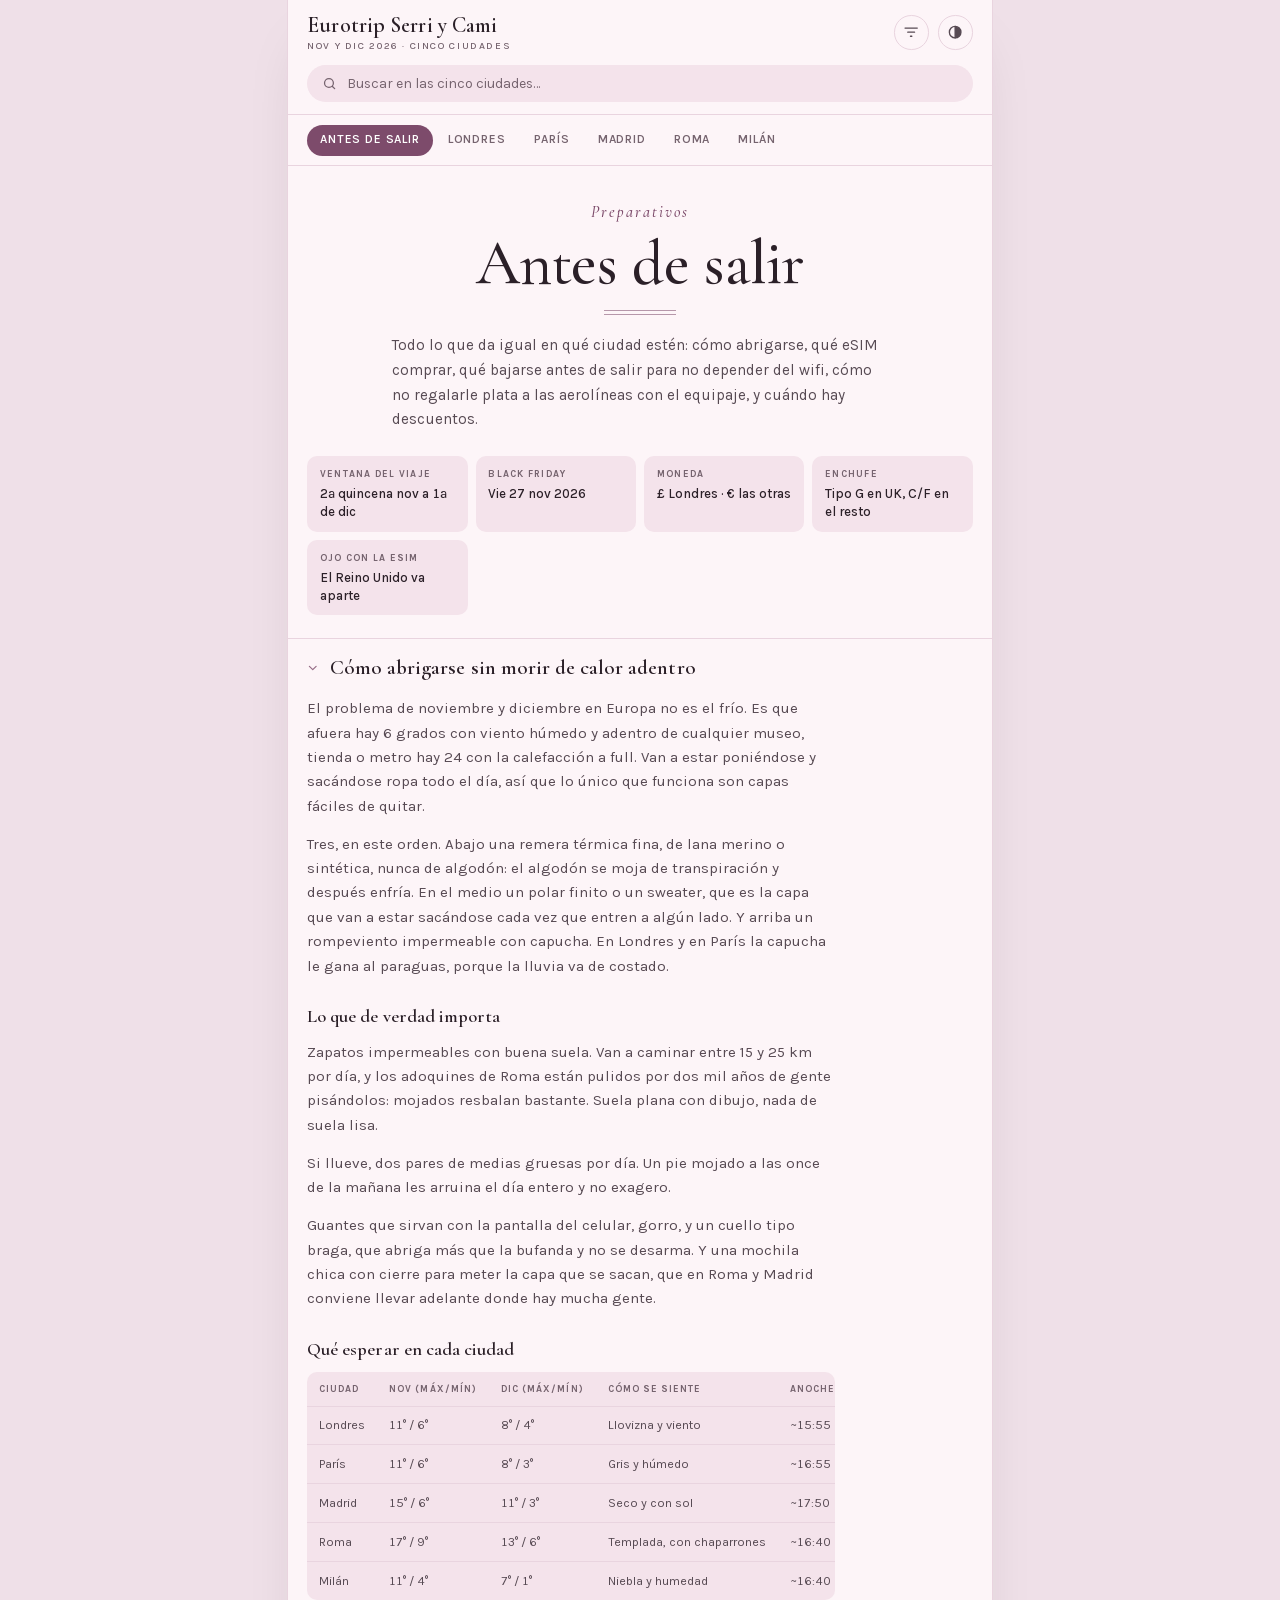
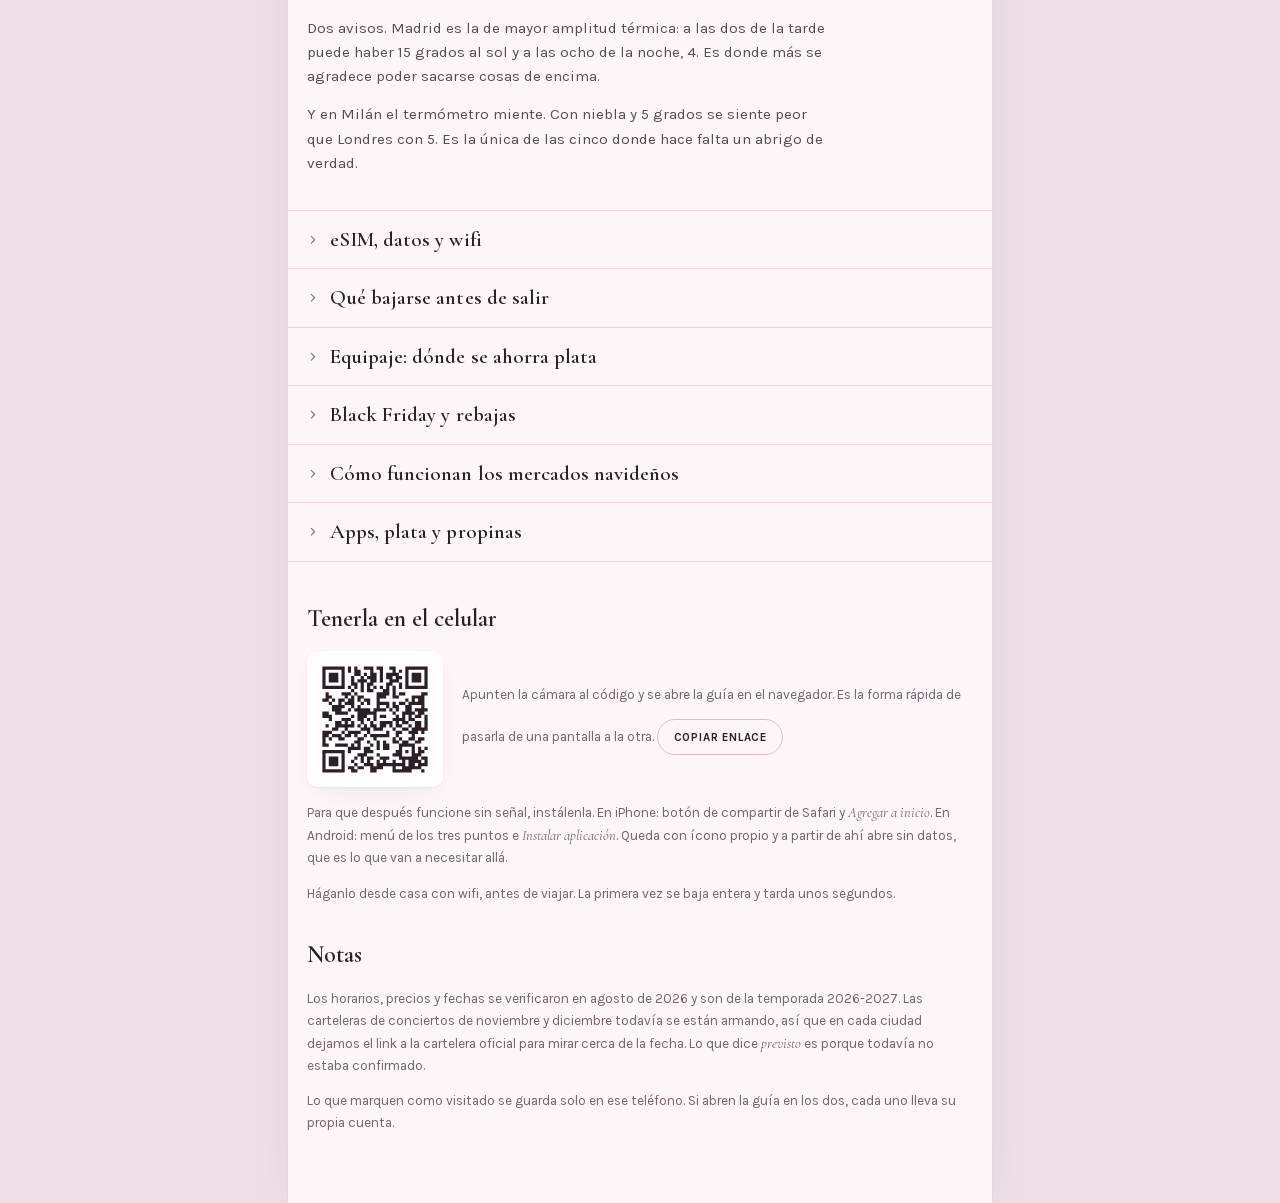
==== commit 4f52c2f9: "Actualizar el QR a la direccion nueva Co-Authored-By: Claude Opus 5 <noreply@anthropic.com>" ====
--- a/index.html
+++ b/index.html
@@ -289,7 +289,7 @@
   <footer class="foot">
     <h2>Tenerla en el celular</h2>
     <div class="qrbox" id="qrbox">
-      <img src="[data-uri]" alt="Código QR que abre esta guía" width="160" height="160">
+      <img src="[data-uri]" alt="Código QR que abre esta guía" width="160" height="160">
       <p>Apunten la cámara al código y se abre la guía en el navegador. Es la forma rápida de pasarla de una pantalla a la otra.
       <a class="sharebtn" id="sharebtn" href="#">Copiar enlace</a></p>
     </div>
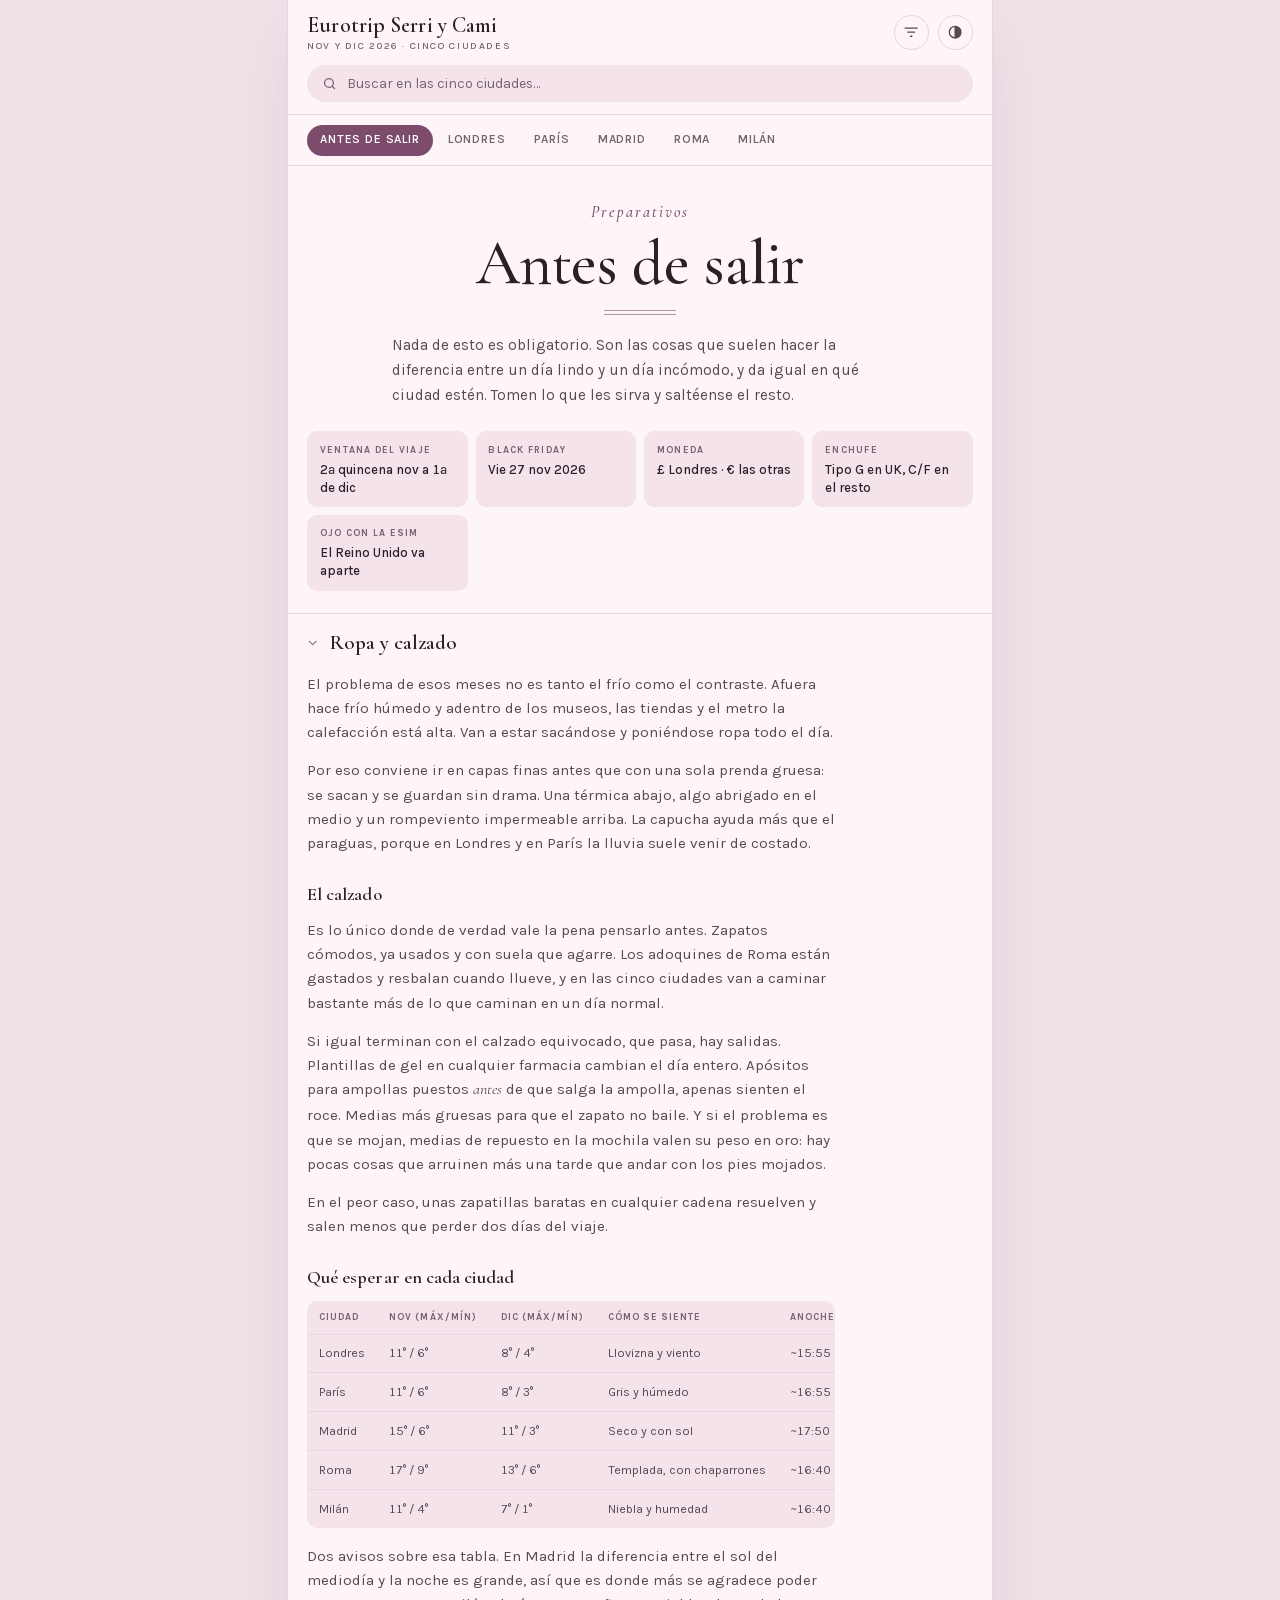
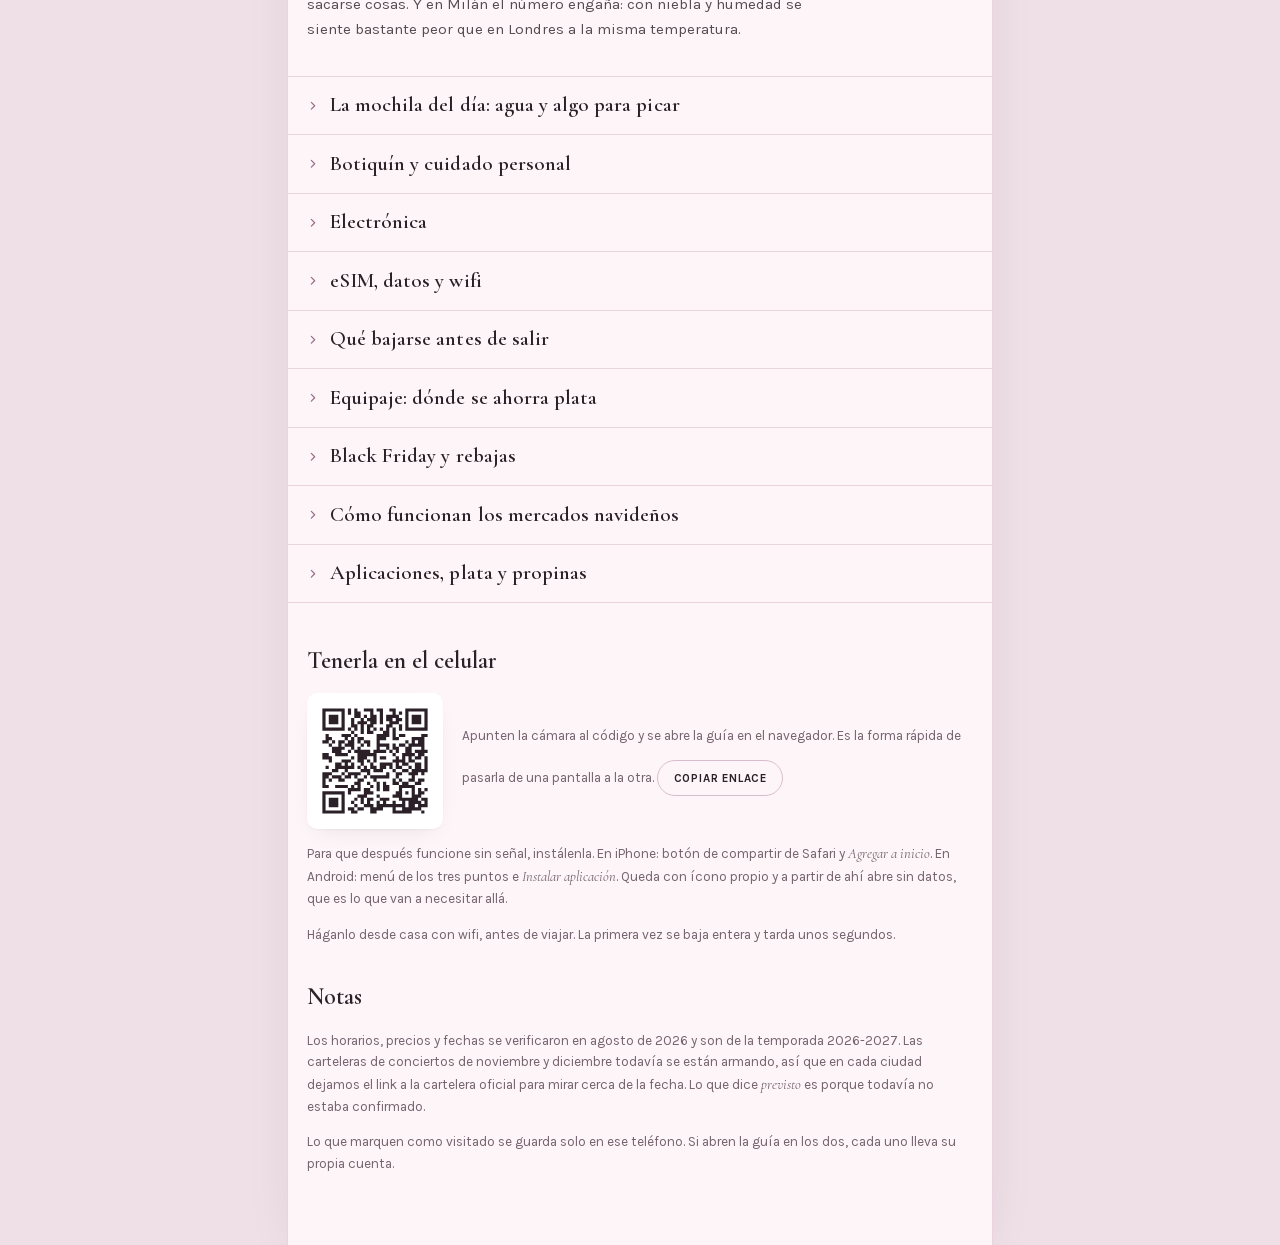
==== commit cbca0d6f: "Reescribir la introduccion en tono de sugerencia Fuera los numeros inventados o impuestos (kilometro" ====
--- a/index.html
+++ b/index.html
@@ -311,7 +311,7 @@
 {
   id:'prep', nav:'Antes de salir', name:'Antes de salir', plate:'Preparativos',
   accent:'#7D4B6B', lt:'#DBA6C4', maps:'',
-  lede:'Todo lo que da igual en qué ciudad estén: cómo abrigarse, qué eSIM comprar, qué bajarse antes de salir para no depender del wifi, cómo no regalarle plata a las aerolíneas con el equipaje, y cuándo hay descuentos.',
+  lede:'Nada de esto es obligatorio. Son las cosas que suelen hacer la diferencia entre un día lindo y un día incómodo, y da igual en qué ciudad estén. Tomen lo que les sirva y saltéense el resto.',
   quick:[
     ['Ventana del viaje','2ª quincena nov a 1ª de dic'],
     ['Black Friday','Vie 27 nov 2026'],
@@ -320,13 +320,13 @@
     ['Ojo con la eSIM','El Reino Unido va aparte']
   ],
   sections:[
-    {s:'Cómo abrigarse sin morir de calor adentro', k:'aire', html:`
-      <p>El problema de noviembre y diciembre en Europa no es el frío. Es que afuera hay 6 grados con viento húmedo y adentro de cualquier museo, tienda o metro hay 24 con la calefacción a full. Van a estar poniéndose y sacándose ropa todo el día, así que lo único que funciona son capas fáciles de quitar.</p>
-      <p>Tres, en este orden. Abajo una remera térmica fina, de lana merino o sintética, nunca de algodón: el algodón se moja de transpiración y después enfría. En el medio un polar finito o un sweater, que es la capa que van a estar sacándose cada vez que entren a algún lado. Y arriba un rompeviento impermeable con capucha. En Londres y en París la capucha le gana al paraguas, porque la lluvia va de costado.</p>
-      <h3>Lo que de verdad importa</h3>
-      <p>Zapatos impermeables con buena suela. Van a caminar entre 15 y 25 km por día, y los adoquines de Roma están pulidos por dos mil años de gente pisándolos: mojados resbalan bastante. Suela plana con dibujo, nada de suela lisa.</p>
-      <p>Si llueve, dos pares de medias gruesas por día. Un pie mojado a las once de la mañana les arruina el día entero y no exagero.</p>
-      <p>Guantes que sirvan con la pantalla del celular, gorro, y un cuello tipo braga, que abriga más que la bufanda y no se desarma. Y una mochila chica con cierre para meter la capa que se sacan, que en Roma y Madrid conviene llevar adelante donde hay mucha gente.</p>
+    {s:'Ropa y calzado', k:'aire', html:`
+      <p>El problema de esos meses no es tanto el frío como el contraste. Afuera hace frío húmedo y adentro de los museos, las tiendas y el metro la calefacción está alta. Van a estar sacándose y poniéndose ropa todo el día.</p>
+      <p>Por eso conviene ir en capas finas antes que con una sola prenda gruesa: se sacan y se guardan sin drama. Una térmica abajo, algo abrigado en el medio y un rompeviento impermeable arriba. La capucha ayuda más que el paraguas, porque en Londres y en París la lluvia suele venir de costado.</p>
+      <h3>El calzado</h3>
+      <p>Es lo único donde de verdad vale la pena pensarlo antes. Zapatos cómodos, ya usados y con suela que agarre. Los adoquines de Roma están gastados y resbalan cuando llueve, y en las cinco ciudades van a caminar bastante más de lo que caminan en un día normal.</p>
+      <p>Si igual terminan con el calzado equivocado, que pasa, hay salidas. Plantillas de gel en cualquier farmacia cambian el día entero. Apósitos para ampollas puestos <em>antes</em> de que salga la ampolla, apenas sienten el roce. Medias más gruesas para que el zapato no baile. Y si el problema es que se mojan, medias de repuesto en la mochila valen su peso en oro: hay pocas cosas que arruinen más una tarde que andar con los pies mojados.</p>
+      <p>En el peor caso, unas zapatillas baratas en cualquier cadena resuelven y salen menos que perder dos días del viaje.</p>
       <h3>Qué esperar en cada ciudad</h3>
       <div class="tablewrap"><table>
         <thead><tr><th>Ciudad</th><th>Nov (máx/mín)</th><th>Dic (máx/mín)</th><th>Cómo se siente</th><th>Anochece</th></tr></thead>
@@ -338,93 +338,112 @@
           <tr><td>Milán</td><td>11° / 4°</td><td>7° / 1°</td><td>Niebla y humedad</td><td>~16:40</td></tr>
         </tbody>
       </table></div>
-      <p>Dos avisos. Madrid es la de mayor amplitud térmica: a las dos de la tarde puede haber 15 grados al sol y a las ocho de la noche, 4. Es donde más se agradece poder sacarse cosas de encima.</p>
-      <p>Y en Milán el termómetro miente. Con niebla y 5 grados se siente peor que Londres con 5. Es la única de las cinco donde hace falta un abrigo de verdad.</p>
+      <p>Dos avisos sobre esa tabla. En Madrid la diferencia entre el sol del mediodía y la noche es grande, así que es donde más se agradece poder sacarse cosas. Y en Milán el número engaña: con niebla y humedad se siente bastante peor que en Londres a la misma temperatura.</p>
+    `},
+    {s:'La mochila del día: agua y algo para picar', k:'aire', html:`
+      <p>Una botella reutilizable encima cambia el día. Las cinco ciudades tienen agua potable en la calle y está buena: en Roma son los <em>nasoni</em>, esas fuentes de hierro que largan agua todo el tiempo y están por todos lados; en París, las fuentes Wallace, verdes y con figuras; en Londres y en Milán hay puntos de recarga señalizados. Llenarla es gratis y evita ir comprando botellas todo el día.</p>
+      <h3>Algo para picar, aunque no crean que lo van a necesitar</h3>
+      <p>Los horarios de comida allá no son los de acá, y en España y en Italia esa diferencia se siente. Muchas cocinas cierran entre el almuerzo y la cena, así que si les agarra hambre en el medio de la tarde pueden quedarse sin opciones buenas justo en la zona más turística, que es donde peor y más caro se come.</p>
+      <p>Con tener una barrita, fruta o un sándwich del supermercado en la mochila se resuelve. Y de paso les saca la presión de tener que decidir dónde comer con hambre, que es cuando uno elige peor.</p>
+      <p>Los supermercados son la mejor relación precio y calidad para eso. En el Reino Unido, los combos de almuerzo de Tesco o Sainsbury's. En Francia, Monoprix o Franprix. En España, Mercadona o cualquier Carrefour Express. En Italia, Conad o Carrefour. En todos hay panadería, fruta y algo caliente por mucho menos que en un bar de zona turística.</p>
+    `},
+    {s:'Botiquín y cuidado personal', k:'aire', html:`
+      <p>La idea es llevar poco y comprar allá lo que se pueda.</p>
+      <h3>Lo que sí conviene llevar de acá</h3>
+      <p>Los remedios con receta, en su envase original y con la receta o una nota del médico. Sirve por si en algún control los preguntan y sobre todo por si hay que reponerlos: con el nombre del principio activo a la vista, en cualquier farmacia los entienden.</p>
+      <p>Después, lo que ustedes ya saben que usan: el analgésico de siempre, algo para el estómago, el antihistamínico si alguno es alérgico. No porque allá no se consiga, sino porque a las tres de la mañana con dolor de cabeza no dan ganas de salir a buscar una farmacia de turno.</p>
+      <p>Y los apósitos para ampollas, que van con lo del calzado.</p>
+      <h3>Lo que es mejor comprar allá</h3>
+      <p>Todo lo de higiene. Shampoo, acondicionador, pasta de dientes, desodorante, crema. Pesan, ocupan y allá salen poco. No tiene sentido cargarlos desde acá.</p>
+      <p>Sobre el tamaño: si viajan solo con equipaje de mano entre ciudad y ciudad, los líquidos tienen que ir en envases chicos, del tamaño de viaje, y todos juntos en una bolsa transparente. Si despachan valija, esto no aplica y pueden comprar el tamaño que quieran.</p>
+      <p>Dos cosas que no suelen estar en la lista y que en invierno se agradecen mucho: protector labial y crema de manos. Entre el frío de la calle y la calefacción de adentro, la piel se reseca bastante más de lo normal.</p>
+      <h3>Las farmacias, allá</h3>
+      <p>En España y en Italia la farmacia es el primer lugar al que se va por algo menor, y el farmacéutico orienta de verdad: se puede entrar, explicar el síntoma y salir con algo. En Francia se reconocen por la cruz verde de neón. En el Reino Unido el equivalente más parecido es Boots, y también hay mostrador de farmacéutico.</p>
+      <p>Guarden el número del seguro de viaje en el celular y también en papel, por si el celular es justo lo que falla.</p>
+    `},
+    {s:'Electrónica', k:'mover', html:`
+      <p>Un cargador portátil es probablemente lo más útil que pueden meter en la mochila. El frío le baja la batería al celular bastante más rápido de lo normal, y encima van a tener la pantalla prendida casi todo el día entre fotos, videos y mapas. Quedarse sin batería a media tarde es justo el peor momento, porque es cuando lo necesitan para volver, para encontrarse o para mostrar una entrada.</p>
+      <p>Va en el bolso de mano, nunca en la valija despachada: las baterías de litio no se pueden despachar y en el mostrador se las hacen sacar.</p>
+      <h3>Lo demás</h3>
+      <p>El adaptador de enchufe. El Reino Unido usa el tipo G, de tres patas planas, y el resto usa el europeo de dos patas redondas. Si llevan uno solo, que sea universal.</p>
+      <p>Un cargador con más de una salida, o una zapatilla chica. Los alojamientos suelen tener menos enchufes accesibles de los que uno espera, y encima quedan detrás de un mueble.</p>
+      <p>Un cable de repuesto, que es lo que siempre se rompe.</p>
+      <p>Y antes de salir, miren cuánto espacio libre les queda en el celular. Si piensan grabar video, se llena antes de lo que parece, y no hay nada más molesto que descubrirlo justo frente a algo que querían filmar.</p>
+      <p>Un detalle chico: con mucho frío, el celular en el bolsillo interno del abrigo dura bastante más que en el de afuera. Si se apaga solo por el frío, no está roto; suele volver al calentarse.</p>
     `},
     {s:'eSIM, datos y wifi', k:'mover', html:`
       <p>Una eSIM es un chip virtual: lo compran por internet, lo instalan escaneando un código y convive con la línea de acá. El número de siempre les sigue entrando llamadas y mensajes, y la eSIM se encarga de los datos. No hay que abrir el celular ni buscar un local al aterrizar.</p>
-      <p>Cómprenla acá, antes de salir, con el wifi de casa. Se instala y se deja apagada; al aterrizar se prende en treinta segundos. Comprarla ya en el aeropuerto de destino, sin datos y muertos de sueño, es justo el momento en que sale mal. El celular tiene que estar liberado y aceptar eSIM, cosa que hacen los iPhone del XS en adelante y casi todos los Android de 2019 para acá.</p>
+      <p>Si van a hacerlo, cómprenla acá antes de salir, con el wifi de casa. Se instala y se deja apagada, y al aterrizar se prende en un momento. Comprarla ya en el aeropuerto de destino, sin datos y muertos de sueño, es justo el momento en que sale mal. El celular tiene que estar liberado y aceptar eSIM, cosa que hacen casi todos los de los últimos años.</p>
       <h3>Ojo con Londres, que esto no lo dice nadie</h3>
-      <p>Con el Brexit, el Reino Unido se salió del espacio de roaming europeo. Un montón de eSIM que se venden como <em>de Europa</em> lo siguen incluyendo por acuerdo comercial, pero ya no viene solo: depende del plan.</p>
-      <p>Antes de pagar, busquen literalmente <em>United Kingdom</em> en la lista de países. Si no está, la eSIM no anda en Londres y arrancan el viaje sin datos. Airalo, Holafly y Nomad lo incluyen.</p>
-      <h3>Más o menos cuánto sale</h3>
-      <div class="tablewrap"><table>
-        <thead><tr><th>Proveedor</th><th>Cobertura</th><th>Precio de referencia</th></tr></thead>
-        <tbody>
-          <tr><td>Airalo</td><td>42 de 44 países</td><td>1 GB / 7 días ~4,50 US$ · ilimitado 10 días ~31,50 US$</td></tr>
-          <tr><td>Holafly</td><td>33 países, sin bajarte la velocidad</td><td>Ilimitado desde ~3,90 US$ por día</td></tr>
-          <tr><td>Saily</td><td>Amplia</td><td>10 GB / 30 días ~36 US$</td></tr>
-        </tbody>
-      </table></div>
-      <p>Son precios de agosto de 2026, así que compárenlos de nuevo cerca de la fecha. Cambian seguido y siempre hay alguna promo dando vueltas.</p>
-      <h3>Que uno de los dos tenga datos de sobra</h3>
-      <p>Esto es lo más importante de toda la sección. Que uno lleve un plan generoso o ilimitado aunque salga un poco más caro. Es el seguro contra quedarse tirados: pedir un taxi a las dos de la mañana, encontrarse si se separan en un mercado lleno de gente, resolver un check-in que falló, llamar al banco.</p>
-      <p>El otro celular puede llevar un plan por gigas, que sale bastante menos, y engancharse al punto de acceso del primero cuando haga falta. Depender del wifi del hotel para todo es garantía de pasar un mal rato.</p>
+      <p>Con el Brexit, el Reino Unido se salió del espacio de roaming europeo. Muchas eSIM que se venden como <em>de Europa</em> lo siguen incluyendo por acuerdo comercial, pero ya no viene solo: depende del plan.</p>
+      <p>Antes de pagar, busquen literalmente <em>United Kingdom</em> en la lista de países. Si no está, la eSIM no anda en Londres y arrancan el viaje sin datos. Airalo, Holafly y Nomad son de las más usadas y lo incluyen, pero igual conviene mirar la lista.</p>
+      <p>Los planes con datos ilimitados salen bastante más que los que van por gigas. Comparen cerca de la fecha, que los precios cambian seguido y siempre hay alguna promoción.</p>
+      <h3>Una idea, por si les sirve</h3>
+      <p>Que uno de los dos lleve el plan más holgado y el otro uno más chico. Así siempre hay un celular con datos disponibles para lo importante (pedir un taxi de noche, encontrarse si se separan, resolver un check-in que falló) y el otro se engancha al punto de acceso cuando haga falta. Depender del wifi del alojamiento para todo suele terminar mal.</p>
       <h3>"Ilimitado" casi nunca es ilimitado</h3>
-      <p>Casi todos los planes tienen letra chica. Pasada cierta cuota, a veces total y a veces diaria, los datos no se cortan pero la velocidad se cae feo. Sigue alcanzando para mapas y para WhatsApp, y deja de alcanzar para subir video o hacer videollamadas.</p>
-      <p>Por eso importa lo de abajo: una tarde subiendo historias con datos puede dejarlos navegando lento el resto del viaje.</p>
+      <p>Casi todos los planes tienen letra chica. Pasada cierta cantidad de datos la velocidad se cae bastante, aunque el servicio no se corte. Sigue alcanzando para mapas y mensajes, y deja de alcanzar para subir video.</p>
+      <p>Por eso sirve lo de abajo: una tarde subiendo historias con datos puede dejarlos navegando lento el resto del viaje.</p>
       <h3>Wifi para lo pesado, datos para lo delicado</h3>
-      <p>Siempre que haya wifi, úsenlo para todo lo que pesa: subir fotos y videos, respaldar en la nube, actualizar aplicaciones, bajar capítulos. Eso es lo que se come la cuota que después les baja la velocidad.</p>
-      <p>Y al revés: nunca entren al banco desde el wifi del hotel, del aeropuerto o de un café. Ni transferencias, ni la app del banco, ni pagos. Esas redes están abiertas o tienen una contraseña que sabe todo el mundo, y muchas veces no cifran nada entre los aparatos conectados. Para eso corten el wifi y usen los datos, que van cifrados por la red del operador y nadie del bar de al lado está adentro. Son treinta segundos de fastidio que les evitan el peor quilombo posible en la mitad de un viaje.</p>
-      <p>Si por algo tienen que hacerlo sí o sí sobre wifi público, una VPN cifra el tráfico. Pero apagar el wifi es más simple.</p>
-      <p>Una cosa más sobre el wifi del alojamiento: en hoteles y departamentos de casco histórico, con paredes de medio metro, la señal a la habitación llega mal. Es normal que ande bien en la recepción y horrible donde duermen. No cuenten con él para nada que importe.</p>
+      <p>Cuando haya wifi, aprovéchenlo para todo lo que pesa: subir fotos y videos, respaldar en la nube, actualizar aplicaciones, bajar capítulos. Eso es lo que se come la cuota que después les baja la velocidad.</p>
+      <p>Y al revés, esto sí es una recomendación fuerte: eviten entrar al banco desde el wifi del hotel, del aeropuerto o de un café. Ni transferencias, ni la app del banco, ni pagos. Esas redes suelen estar abiertas o tener una contraseña que sabe cualquiera, y muchas veces no cifran nada entre los aparatos conectados. Para eso corten el wifi y usen los datos, que van cifrados por la red del operador. Son unos segundos de fastidio que evitan el peor problema posible en la mitad de un viaje.</p>
+      <p>Una cosa más sobre el wifi del alojamiento: en edificios viejos de casco histórico, con paredes gruesas, la señal a la habitación llega mal. Es normal que ande bien en la recepción y horrible donde duermen, así que mejor no contar con él para nada que importe.</p>
     `},
     {s:'Qué bajarse antes de salir', k:'mover', html:`
-      <p>Todo lo que dejen bajado en casa es una cosa menos que depende de tener señal, cuota o un wifi decente. Con media hora la semana antes de viajar lo resuelven.</p>
+      <p>Todo lo que dejen bajado en casa es una cosa menos que depende de tener señal o un wifi decente. Con un rato la semana antes de viajar alcanza.</p>
       <h3>Mapas</h3>
-      <p>Google Maps deja bajar zonas enteras. Buscan la ciudad, tocan el nombre abajo y eligen <em>Descargar mapa sin conexión</em>. Se puede agrandar el recuadro para que entre toda la zona turística. Después funciona la búsqueda de lugares y la navegación a pie; el transporte público en tiempo real, no.</p>
-      <p>Bajen las cinco ciudades de una sentada. Ocupan poco y se actualizan solas cuando haya wifi. Si quieren algo mejor todavía para caminar, Organic Maps anda cien por ciento sin conexión y muestra senderos y detalles que Google se saltea.</p>
+      <p>Google Maps deja bajar zonas enteras. Buscan la ciudad, tocan el nombre abajo y eligen <em>Descargar mapa sin conexión</em>. Se puede agrandar el recuadro para que entre toda la zona que les interesa. Después funciona la búsqueda de lugares y la navegación a pie; el transporte público en tiempo real, no.</p>
+      <p>Si quieren algo todavía mejor para caminar, Organic Maps anda sin conexión y muestra senderos y detalles que Google se saltea.</p>
       <h3>Series, películas y música</h3>
-      <p>Netflix, Disney+, Prime Video y Max bajan a la aplicación. Ojo con la fecha de vencimiento: lo bajado dura como 30 días guardado, y una vez que le dan play, 48 horas. Bájenlo la semana que salen, no un mes antes.</p>
-      <p>Spotify y YouTube Music bajan con la suscripción paga. Spotify necesita reconectarse una vez cada 30 días o borra lo guardado.</p>
-      <p>Vale la pena en serio. Un vuelo entre estas ciudades son dos horas y media, y los trenes otro tanto. Con tres películas y un par de listas, los traslados se hacen solos.</p>
+      <p>Netflix, Disney+, Prime Video y Max bajan a la aplicación. Ojo con la caducidad: lo bajado tiene fecha de vencimiento, y una vez que le dan play el plazo se acorta bastante. Conviene bajarlo cerca de la fecha de salida y no con mucha anticipación.</p>
+      <p>Spotify y YouTube Music también bajan con la suscripción paga, y necesitan reconectarse cada tanto para no borrar lo guardado.</p>
+      <p>Los vuelos y los trenes entre estas ciudades dan para un par de películas cómodas.</p>
       <h3>Lo que conviene tener aunque se caiga todo</h3>
       <p>Las tarjetas de embarque en la billetera del celular, no en un mail que hay que abrir con señal. Capturas de pantalla de las reservas del alojamiento, de las entradas con código QR (Coliseo, Museos Vaticanos, la Última Cena), del seguro y de la primera hoja del pasaporte. Y el paquete de italiano y francés bajado en Google Translate, que traduce cartas de restaurante y carteles con la cámara sin conexión.</p>
       <p>Sobre todo: que cada uno tenga copia de lo del otro. Si a uno se le muere el celular o se lo afanan, el viaje sigue igual.</p>
     `},
     {s:'Equipaje: dónde se ahorra plata', k:'compra', html:`
-      <p>En los vuelos entre estas ciudades el pasaje sale menos que la valija. Ahí es donde se gana o se pierde plata de verdad.</p>
+      <p>En los vuelos entre estas ciudades el pasaje puede salir menos que la valija. Ahí es donde se gana o se pierde plata de verdad.</p>
       <h3>El bolso de cabina es donde te cobran</h3>
+      <p>Estas son las medidas que cada aerolínea acepta gratis bajo el asiento. Todo lo que pase de ahí se paga.</p>
       <div class="tablewrap"><table>
         <thead><tr><th>Aerolínea</th><th>Gratis bajo el asiento</th><th>Lo demás</th></tr></thead>
         <tbody>
-          <tr><td>Ryanair</td><td>~40 × 30 × 20 cm</td><td>La valijita de cabina de 55 × 40 × 20 y 10 kg se paga</td></tr>
-          <tr><td>easyJet</td><td>~45 × 36 × 20 cm</td><td>El bulto grande, desde unos 8 €</td></tr>
-          <tr><td>Vueling</td><td>40 × 20 × 30 cm, 10 kg</td><td>El bulto grande se paga</td></tr>
+          <tr><td>Ryanair</td><td>~40 × 30 × 20 cm</td><td>La valijita de cabina se paga aparte</td></tr>
+          <tr><td>easyJet</td><td>~45 × 36 × 20 cm</td><td>El bulto grande se paga</td></tr>
+          <tr><td>Vueling</td><td>40 × 20 × 30 cm</td><td>El bulto grande se paga</td></tr>
         </tbody>
       </table></div>
-      <p>Entonces: consigan una mochila que entre exacto en el molde más chico, que es el de Ryanair, y no paguen bolso de cabina en ningún vuelo. Una de 40 × 20 × 25 entra en las tres.</p>
+      <p>La idea, si quieren evitarlo del todo: una mochila que entre en el molde más chico, que es el de Ryanair, sirve para las tres.</p>
       <h3>Nunca en el aeropuerto</h3>
-      <p>Agregar equipaje en el mostrador o en la puerta de embarque sale el doble o el triple que hacerlo por internet cuando compran el pasaje. En la puerta, con la valija que no entró en el molde, es donde más caro sale de todo.</p>
-      <p>Si tienen dudas de si va a entrar, páguenlo antes de salir de casa. Es la diferencia entre 20 y 60 euros. Y pesen la valija en casa con una balancita de mano, que sale menos de 10 euros: el sobrepeso se cobra por kilo y es carísimo.</p>
+      <p>Agregar equipaje en el mostrador o en la puerta de embarque sale bastante más caro que hacerlo por internet cuando compran el pasaje. En la puerta, con la valija que no entró en el molde, es donde peor sale.</p>
+      <p>Si tienen dudas de si va a entrar, conviene pagarlo antes de salir de casa. Y una balancita de mano para pesar la valija en casa cuesta poco y evita sorpresas, porque el sobrepeso se cobra por kilo y es de lo más caro que hay.</p>
       <h3>Donde haya tren, tomen el tren</h3>
-      <p>Los trenes europeos son muchísimo más generosos con el equipaje que cualquier low cost, y encima los dejan en el centro de la ciudad y no en un aeropuerto a cuarenta minutos.</p>
-      <p>Trenitalia directamente no limita nada: ni cantidad, ni peso, ni medidas. Suben con lo que puedan cargar, y Roma a Milán son tres horas en Frecciarossa. Renfe deja hasta 3 bultos por persona con un máximo de 25 kg entre todos. Eurostar sí pone un límite (dos valijas de hasta 85 cm cada uno), pero sigue siendo mejor que cualquier low cost, y París a Londres son 2 h 20 de centro a centro.</p>
+      <p>Los trenes europeos son mucho más generosos con el equipaje que cualquier low cost, y encima los dejan en el centro de la ciudad y no en un aeropuerto lejos.</p>
+      <p>Trenitalia directamente no limita cantidad ni peso: suben con lo que puedan cargar. Renfe permite varios bultos por persona. Eurostar sí pone un límite, pero sigue siendo mejor que cualquier low cost. Roma a Milán y París a Londres se hacen cómodos en tren, de centro a centro.</p>
       <h3>Cosas que suman</h3>
-      <p>Pónganse encima lo más pesado para volar. El abrigo, los borcegos y el sweater no pesan en la valija si van puestos, y un abrigo de invierno es kilo y medio fácil.</p>
+      <p>Ponerse encima lo más pesado para volar. El abrigo y los zapatos no pesan en la valija si van puestos.</p>
       <p>Los cubos de compresión no sacan peso, pero sí volumen, y el volumen es lo que decide si la mochila entra en el molde.</p>
-      <p>Laven durante el viaje. Casi todos los departamentos tienen lavarropas, y hay lavanderías automáticas en las cinco ciudades por 4 o 5 euros. Con ropa para cinco días se cubren tres semanas tranquilos.</p>
-      <p>Metan una bolsa plegable vacía adentro de la valija. A la vuelta, con lo del Black Friday y los outlets, la van a necesitar, y comprarla allá sale el triple.</p>
-      <p>Para el último día, guarderías de equipaje. Bounce y Radical Storage tienen puntos en las cinco ciudades por unos 5 euros el día, y les deja la tarde entera libre sin arrastrar valijas hasta el vuelo de la noche.</p>
-      <p>Y no lleven líquidos. Shampoo, pasta de dientes y crema los compran allá por dos euros y no les comen ni los 100 ml ni el lugar.</p>
+      <p>Lavar durante el viaje. Casi todos los departamentos tienen lavarropas y hay lavanderías automáticas en las cinco ciudades. Lavando una vez en el medio, se llevan bastante menos ropa.</p>
+      <p>Una bolsa plegable vacía adentro de la valija. A la vuelta, con lo del Black Friday y los outlets, es probable que la necesiten, y comprarla allá sale más caro.</p>
+      <p>Para el último día, las guarderías de equipaje. Bounce y Radical Storage tienen puntos en las cinco ciudades y les deja la tarde libre sin arrastrar valijas hasta el vuelo de la noche.</p>
     `},
     {s:'Black Friday y rebajas', k:'compra', html:`
-      <p>El Black Friday cae el viernes 27 de noviembre de 2026, justo en la mitad del viaje. En Europa ya no es un día: la mayoría de las cadenas arranca la semana anterior y estira hasta el Cyber Monday, que es el 30.</p>
+      <p>El Black Friday cae el viernes 27 de noviembre de 2026, justo en la mitad del viaje. En Europa ya no es un día: la mayoría de las cadenas arranca la semana anterior y estira hasta el Cyber Monday.</p>
       <h3>Cómo funciona en cada país</h3>
-      <p>Reino Unido es el más agresivo de los cinco, sobre todo en electrónica, deporte y tiendas grandes. El otro pico son las rebajas del Boxing Day, el 26 de diciembre, que les queda después del viaje.</p>
-      <p>En España el Black Friday está muy instalado, más que nada en ropa y electrónica. Las rebajas de invierno oficiales arrancan cerca del 7 de enero, o sea que también quedan afuera.</p>
+      <p>El Reino Unido es el más agresivo de los cinco, sobre todo en electrónica, deporte y tiendas grandes. El otro pico son las rebajas del Boxing Day, el 26 de diciembre, que les queda después del viaje.</p>
+      <p>En España el Black Friday está muy instalado, más que nada en ropa y electrónica. Las rebajas de invierno oficiales arrancan recién en enero, así que también quedan afuera.</p>
       <p>Francia e Italia son parecidas entre sí: hay Black Friday, pero los descuentos fuertes son los <em>soldes</em> y los <em>saldi</em> de enero. Los outlets son la excepción.</p>
       <h3>Los outlets, esa semana</h3>
-      <p>Los cinco outlets grandes (Bicester, La Vallée, Las Rozas, Castel Romano y Serravalle) aplican el descuento del Black Friday arriba del descuento que ya tienen. Es la única semana del año en que compensa el viaje de ida y vuelta. Si van a hacer un solo outlet, que sea ese fin de semana.</p>
-      <p>Y si no viven en la Unión Europea, pueden pedir la devolución del IVA en compras arriba de cierto monto. Guarden los tickets y pidan el formulario en la tienda. Se tramita en el último aeropuerto del que salen de la UE, así que lleguen con tiempo.</p>
+      <p>Los cinco outlets grandes (Bicester, La Vallée, Las Rozas, Castel Romano y Serravalle) aplican el descuento del Black Friday arriba del que ya tienen. Si van a hacer un solo outlet, esa semana es cuando más compensa el viaje de ida y vuelta.</p>
+      <p>Y si no viven en la Unión Europea, pueden pedir la devolución del IVA en compras a partir de cierto monto. Guarden los tickets y pidan el formulario en la tienda. Se tramita en el último aeropuerto del que salen de la UE, así que lleguen con tiempo.</p>
     `},
     {s:'Cómo funcionan los mercados navideños', k:'navidad', html:`
-      <p>Acá hay una buena noticia: las fechas del viaje pegan justo. Casi todos abren entre el 12 y el 27 de noviembre y siguen hasta principios de enero. Los de la primera quincena de diciembre están en su mejor momento, antes de que se llenen las últimas dos semanas.</p>
+      <p>Acá hay una buena noticia: las fechas del viaje pegan justo. Casi todos abren en la segunda mitad de noviembre y siguen hasta principios de enero, y los de la primera quincena de diciembre están en su mejor momento, antes de que se llenen las últimas semanas.</p>
       <h3>Cuatro cosas que sirven en los cinco países</h3>
-      <p>Lleven efectivo chico. Muchos puestos de comida no tienen posnet o lo tienen caído, sobre todo en Italia.</p>
-      <p>La taza tiene depósito. El vino caliente (<em>mulled wine</em> en Londres, <em>vin chaud</em> en París, <em>vin brulé</em> en Italia) viene en taza de cerámica con un depósito de 2 a 5 euros. Se devuelve al terminar, o se la quedan de recuerdo.</p>
-      <p>Vayan entre semana y temprano. Los fines de semana de diciembre no se puede caminar. Un martes o miércoles a las cinco de la tarde, con las luces recién prendidas y sin gente, es otra cosa.</p>
-      <p>Y decidan si comen antes o comen ahí, pero no las dos. La comida de mercado es cara para lo que es, aunque las salchichas y las castañas son parte del asunto.</p>
+      <p>Llevar algo de efectivo. Muchos puestos de comida no tienen posnet o lo tienen caído, sobre todo en Italia.</p>
+      <p>La taza tiene depósito. El vino caliente (<em>mulled wine</em> en Londres, <em>vin chaud</em> en París, <em>vin brulé</em> en Italia) viene en taza de cerámica y se paga un extra que les devuelven al entregarla. También se la pueden quedar de recuerdo.</p>
+      <p>Ir entre semana y temprano. Los fines de semana de diciembre no se puede caminar. Un martes o miércoles al caer la tarde, con las luces recién prendidas y sin gente, es otra cosa.</p>
+      <p>Y decidir si comen antes o comen ahí, pero no las dos. La comida de mercado es cara para lo que es, aunque las salchichas y las castañas son parte del asunto.</p>
       <h3>El calendario de un vistazo</h3>
       <div class="tablewrap"><table>
         <thead><tr><th>Ciudad</th><th>Lo principal</th><th>Desde</th></tr></thead>
@@ -440,16 +459,24 @@
         </tbody>
       </table></div>
     `},
-    {s:'Apps, plata y propinas', k:'mover', html:`
-      <h3>Qué instalar antes de salir</h3>
-      <p>Citymapper para las cinco ciudades. Es mejor que Google Maps para moverse en transporte urbano: les dice en qué vagón subirse y por qué salida salir.</p>
-      <p>Después, una por ciudad. En Londres, TfL Go, que muestra el estado de las líneas en vivo, y andan Uber y Bolt. En París, Bonjour RATP o Île-de-France Mobilités, que deja cargar el boleto en el celular, y para taxis G7, Uber o Bolt. En Madrid, la de Metro de Madrid, y Cabify, Uber y FreeNow, que salen baratísimos comparados con el resto. En Roma y Milán, Moovit o Citymapper, y para taxis FreeNow o itTaxi, porque Uber solo opera como Uber Black y sale bastante más.</p>
+    {s:'Aplicaciones, plata y propinas', k:'mover', html:`
+      <h3>Aplicaciones</h3>
+      <p>No hace falta instalar nada de esto para que el viaje funcione. Va la lista con para qué sirve cada una, y ustedes ven cuáles les cierran.</p>
+      <p><em>Citymapper</em> sirve en las cinco ciudades y es mejor que Google Maps para moverse en transporte urbano: dice en qué vagón subirse y por qué salida salir, que en estaciones grandes ahorra vueltas.</p>
+      <p><em>TfL Go</em>, en Londres, muestra el estado de las líneas en vivo, útil cuando hay obras o alguna línea cortada. Uber y Bolt funcionan bien ahí.</p>
+      <p><em>Bonjour RATP</em> o <em>Île-de-France Mobilités</em>, en París, dejan cargar el boleto en el celular y evitan la cola de la máquina. Para taxis están G7, Uber y Bolt.</p>
+      <p><em>Metro de Madrid</em> tiene la red y los horarios. Para taxis, Cabify, Uber y FreeNow, que en Madrid salen bastante menos que en las otras ciudades.</p>
+      <p><em>Moovit</em> o el mismo Citymapper para Roma y Milán. Para taxis, FreeNow o itTaxi, porque ahí Uber solo opera en su versión cara.</p>
+      <p>Y las de las aerolíneas que vayan a usar, que es donde aparecen los cambios de puerta y los retrasos antes que en las pantallas.</p>
       <h3>Cómo pagar</h3>
-      <p>Contactless en todos lados. En Londres literalmente no hace falta efectivo: hasta los puestos del mercado cobran con tarjeta. En Italia sí conviene andar con 40 o 50 euros encima, porque los bares de barrio, los mercados y algunas trattorias lo siguen prefiriendo. En España y Francia con tarjeta alcanza, salvo en los mercadillos.</p>
-      <p>Avisen al banco las fechas y lleven dos tarjetas de bancos distintos, en billeteras separadas.</p>
-      <h3>Propinas, sin drama</h3>
-      <p>En Reino Unido suele venir un <em>service charge</em> del 12,5 % ya sumado a la cuenta. Si está, no se agrega nada. En los pubs no se deja propina en la barra.</p>
-      <p>En Francia el servicio va incluido por ley: redondear o dejar uno o dos euros si estuvo bien. En España no es obligatoria ni la esperan, y un 5 % en una cena buena ya es generoso. En Italia hay <em>coperto</em>, que son uno a tres euros por persona y ya cubren el servicio, así que con redondear alcanza.</p>
+      <p>Contactless en todos lados. En Londres casi no hace falta efectivo: hasta los puestos del mercado cobran con tarjeta. En Italia sí conviene andar con algo encima, porque los bares de barrio, los mercados y algunas trattorias lo siguen prefiriendo. En España y Francia con tarjeta alcanza, salvo en los mercadillos.</p>
+      <p>Avisen al banco las fechas y lleven dos tarjetas de bancos distintos, en billeteras separadas. Si una falla o se pierde, no quedan a pie.</p>
+      <h3>Propinas</h3>
+      <p>Esto es para que sepan qué se estila y decidan ustedes, no para decirles cuánto dejar.</p>
+      <p>En el Reino Unido suele venir un cargo por servicio ya sumado a la cuenta. Si está, nadie espera nada más. En los pubs no se deja propina en la barra.</p>
+      <p>En Francia el servicio va incluido por ley, así que dejar algo es opcional y va solo si les pareció que lo valía.</p>
+      <p>En España no es obligatoria ni la esperan. Se deja si estuvieron muy cómodos, y nadie se ofende si no.</p>
+      <p>En Italia suele haber <em>coperto</em>, un cargo fijo por persona que ya aparece en la cuenta y cubre el servicio.</p>
     `}
   ]
 },
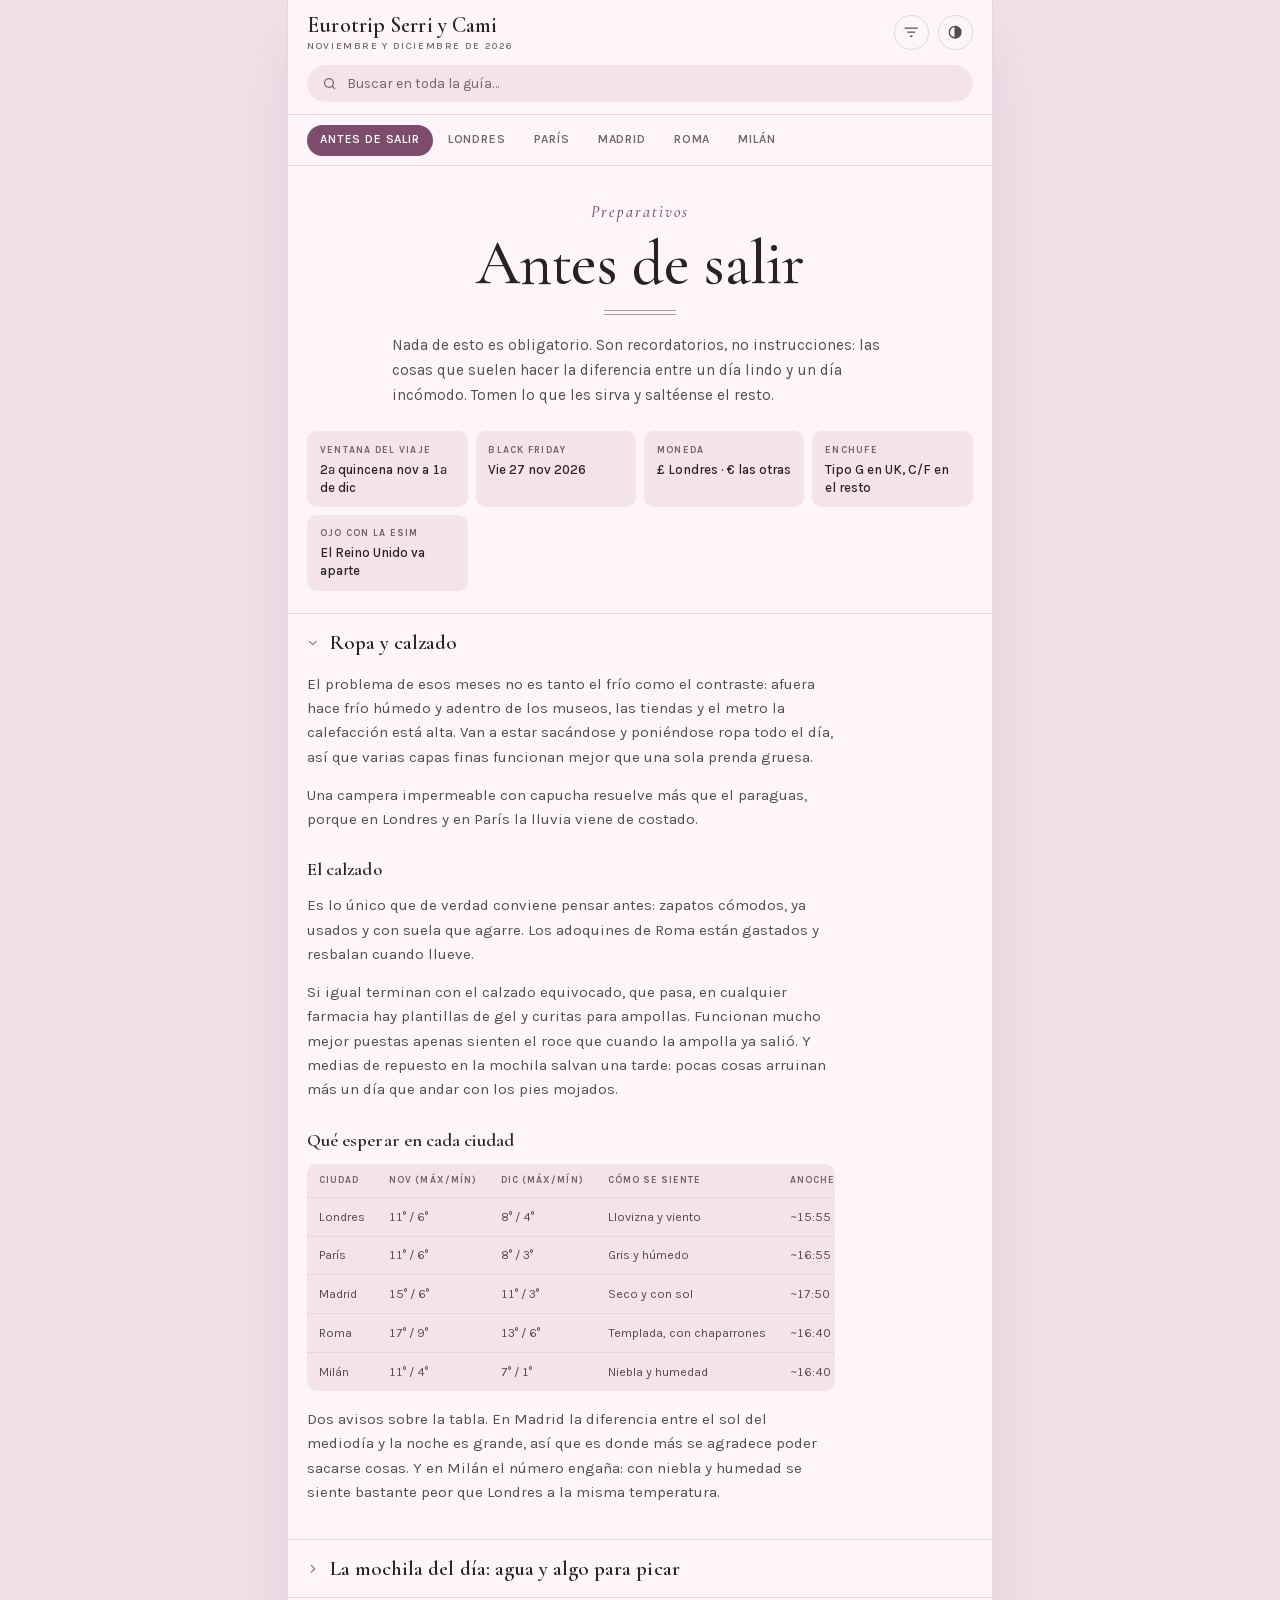
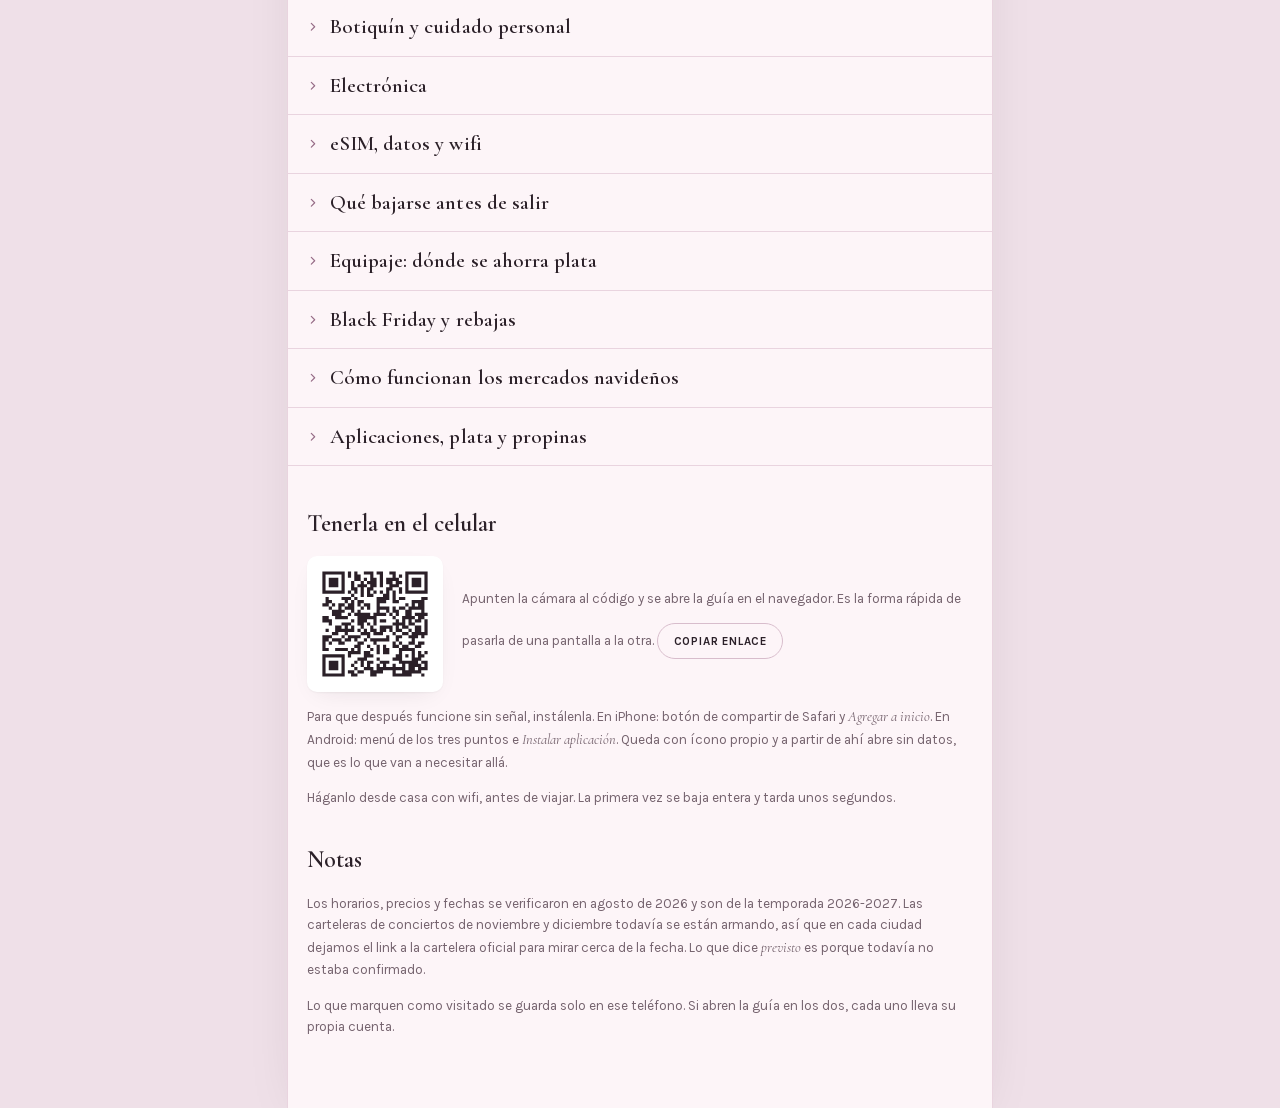
==== commit 3faaae41: "Mas lugares por ciudad, sin conteo de ciudades y con lenguaje mas simple - 34 fichas nuevas: paseos " ====
--- a/index.html
+++ b/index.html
@@ -267,7 +267,7 @@
 <div class="wrap">
   <header class="top">
     <div class="top-row">
-      <div class="brand">Eurotrip Serri y Cami<small>Nov y dic 2026 · cinco ciudades</small></div>
+      <div class="brand">Eurotrip Serri y Cami<small>Noviembre y diciembre de 2026</small></div>
       <button class="iconbtn" id="filterbtn" aria-label="Filtros" aria-pressed="false" title="Filtros">
         <svg viewBox="0 0 24 24" fill="none" stroke="currentColor" stroke-width="1.9" stroke-linecap="round"><path d="M3 6h18M7 12h10M11 18h2"/></svg>
       </button>
@@ -276,7 +276,7 @@
     <div class="searchbar">
       <div class="field">
         <svg viewBox="0 0 24 24" fill="none" stroke="currentColor" stroke-width="2" stroke-linecap="round"><circle cx="11" cy="11" r="7"/><path d="M20 20l-3.5-3.5"/></svg>
-        <input id="q" type="search" placeholder="Buscar en las cinco ciudades…" autocomplete="off" aria-label="Buscar">
+        <input id="q" type="search" placeholder="Buscar en toda la guía…" autocomplete="off" aria-label="Buscar">
         <button class="clearbtn" id="clearq" aria-label="Borrar búsqueda">&times;</button>
       </div>
     </div>
@@ -311,7 +311,7 @@
 {
   id:'prep', nav:'Antes de salir', name:'Antes de salir', plate:'Preparativos',
   accent:'#7D4B6B', lt:'#DBA6C4', maps:'',
-  lede:'Nada de esto es obligatorio. Son las cosas que suelen hacer la diferencia entre un día lindo y un día incómodo, y da igual en qué ciudad estén. Tomen lo que les sirva y saltéense el resto.',
+  lede:'Nada de esto es obligatorio. Son recordatorios, no instrucciones: las cosas que suelen hacer la diferencia entre un día lindo y un día incómodo. Tomen lo que les sirva y saltéense el resto.',
   quick:[
     ['Ventana del viaje','2ª quincena nov a 1ª de dic'],
     ['Black Friday','Vie 27 nov 2026'],
@@ -321,12 +321,11 @@
   ],
   sections:[
     {s:'Ropa y calzado', k:'aire', html:`
-      <p>El problema de esos meses no es tanto el frío como el contraste. Afuera hace frío húmedo y adentro de los museos, las tiendas y el metro la calefacción está alta. Van a estar sacándose y poniéndose ropa todo el día.</p>
-      <p>Por eso conviene ir en capas finas antes que con una sola prenda gruesa: se sacan y se guardan sin drama. Una térmica abajo, algo abrigado en el medio y un rompeviento impermeable arriba. La capucha ayuda más que el paraguas, porque en Londres y en París la lluvia suele venir de costado.</p>
+      <p>El problema de esos meses no es tanto el frío como el contraste: afuera hace frío húmedo y adentro de los museos, las tiendas y el metro la calefacción está alta. Van a estar sacándose y poniéndose ropa todo el día, así que varias capas finas funcionan mejor que una sola prenda gruesa.</p>
+      <p>Una campera impermeable con capucha resuelve más que el paraguas, porque en Londres y en París la lluvia viene de costado.</p>
       <h3>El calzado</h3>
-      <p>Es lo único donde de verdad vale la pena pensarlo antes. Zapatos cómodos, ya usados y con suela que agarre. Los adoquines de Roma están gastados y resbalan cuando llueve, y en las cinco ciudades van a caminar bastante más de lo que caminan en un día normal.</p>
-      <p>Si igual terminan con el calzado equivocado, que pasa, hay salidas. Plantillas de gel en cualquier farmacia cambian el día entero. Apósitos para ampollas puestos <em>antes</em> de que salga la ampolla, apenas sienten el roce. Medias más gruesas para que el zapato no baile. Y si el problema es que se mojan, medias de repuesto en la mochila valen su peso en oro: hay pocas cosas que arruinen más una tarde que andar con los pies mojados.</p>
-      <p>En el peor caso, unas zapatillas baratas en cualquier cadena resuelven y salen menos que perder dos días del viaje.</p>
+      <p>Es lo único que de verdad conviene pensar antes: zapatos cómodos, ya usados y con suela que agarre. Los adoquines de Roma están gastados y resbalan cuando llueve.</p>
+      <p>Si igual terminan con el calzado equivocado, que pasa, en cualquier farmacia hay plantillas de gel y curitas para ampollas. Funcionan mucho mejor puestas apenas sienten el roce que cuando la ampolla ya salió. Y medias de repuesto en la mochila salvan una tarde: pocas cosas arruinan más un día que andar con los pies mojados.</p>
       <h3>Qué esperar en cada ciudad</h3>
       <div class="tablewrap"><table>
         <thead><tr><th>Ciudad</th><th>Nov (máx/mín)</th><th>Dic (máx/mín)</th><th>Cómo se siente</th><th>Anochece</th></tr></thead>
@@ -338,73 +337,66 @@
           <tr><td>Milán</td><td>11° / 4°</td><td>7° / 1°</td><td>Niebla y humedad</td><td>~16:40</td></tr>
         </tbody>
       </table></div>
-      <p>Dos avisos sobre esa tabla. En Madrid la diferencia entre el sol del mediodía y la noche es grande, así que es donde más se agradece poder sacarse cosas. Y en Milán el número engaña: con niebla y humedad se siente bastante peor que en Londres a la misma temperatura.</p>
+      <p>Dos avisos sobre la tabla. En Madrid la diferencia entre el sol del mediodía y la noche es grande, así que es donde más se agradece poder sacarse cosas. Y en Milán el número engaña: con niebla y humedad se siente bastante peor que Londres a la misma temperatura.</p>
     `},
     {s:'La mochila del día: agua y algo para picar', k:'aire', html:`
-      <p>Una botella reutilizable encima cambia el día. Las cinco ciudades tienen agua potable en la calle y está buena: en Roma son los <em>nasoni</em>, esas fuentes de hierro que largan agua todo el tiempo y están por todos lados; en París, las fuentes Wallace, verdes y con figuras; en Londres y en Milán hay puntos de recarga señalizados. Llenarla es gratis y evita ir comprando botellas todo el día.</p>
-      <h3>Algo para picar, aunque no crean que lo van a necesitar</h3>
-      <p>Los horarios de comida allá no son los de acá, y en España y en Italia esa diferencia se siente. Muchas cocinas cierran entre el almuerzo y la cena, así que si les agarra hambre en el medio de la tarde pueden quedarse sin opciones buenas justo en la zona más turística, que es donde peor y más caro se come.</p>
-      <p>Con tener una barrita, fruta o un sándwich del supermercado en la mochila se resuelve. Y de paso les saca la presión de tener que decidir dónde comer con hambre, que es cuando uno elige peor.</p>
-      <p>Los supermercados son la mejor relación precio y calidad para eso. En el Reino Unido, los combos de almuerzo de Tesco o Sainsbury's. En Francia, Monoprix o Franprix. En España, Mercadona o cualquier Carrefour Express. En Italia, Conad o Carrefour. En todos hay panadería, fruta y algo caliente por mucho menos que en un bar de zona turística.</p>
+      <p>Una botella reutilizable encima cambia el día. En todas estas ciudades el agua de la calle es potable y está buena: en Roma son los <em>nasoni</em>, esas fuentes de hierro que largan agua todo el tiempo y están por todos lados; en París, las fuentes Wallace, verdes y con figuras; en Londres y en Milán hay puntos de recarga señalizados.</p>
+      <h3>Algo para picar</h3>
+      <p>Los horarios de comida allá no son los de acá, y en España y en Italia muchas cocinas cierran entre el almuerzo y la cena. Si les agarra hambre a media tarde pueden quedarse sin opciones justo en la zona turística, que es donde peor y más caro se come.</p>
+      <p>Con tener una barrita, fruta o un sándwich del supermercado en la mochila alcanza. Los supermercados son lo más barato para eso: Tesco o Sainsbury's en el Reino Unido, Monoprix o Franprix en Francia, Mercadona o Carrefour Express en España, Conad o Carrefour en Italia.</p>
     `},
     {s:'Botiquín y cuidado personal', k:'aire', html:`
       <p>La idea es llevar poco y comprar allá lo que se pueda.</p>
-      <h3>Lo que sí conviene llevar de acá</h3>
-      <p>Los remedios con receta, en su envase original y con la receta o una nota del médico. Sirve por si en algún control los preguntan y sobre todo por si hay que reponerlos: con el nombre del principio activo a la vista, en cualquier farmacia los entienden.</p>
-      <p>Después, lo que ustedes ya saben que usan: el analgésico de siempre, algo para el estómago, el antihistamínico si alguno es alérgico. No porque allá no se consiga, sino porque a las tres de la mañana con dolor de cabeza no dan ganas de salir a buscar una farmacia de turno.</p>
-      <p>Y los apósitos para ampollas, que van con lo del calzado.</p>
+      <h3>Lo que conviene llevar</h3>
+      <p>Los remedios con receta, en su caja original y con la receta a mano, por si hay que reponerlos: con el nombre a la vista, en cualquier farmacia los entienden.</p>
+      <p>Después, lo que ustedes ya saben que usan: algo para el dolor de cabeza, algo para el estómago, el remedio para la alergia si alguno es alérgico. No porque allá no se consiga, sino porque a las tres de la mañana no dan ganas de salir a buscar una farmacia de turno.</p>
+      <p>Y las curitas para ampollas, que van con lo del calzado.</p>
       <h3>Lo que es mejor comprar allá</h3>
-      <p>Todo lo de higiene. Shampoo, acondicionador, pasta de dientes, desodorante, crema. Pesan, ocupan y allá salen poco. No tiene sentido cargarlos desde acá.</p>
-      <p>Sobre el tamaño: si viajan solo con equipaje de mano entre ciudad y ciudad, los líquidos tienen que ir en envases chicos, del tamaño de viaje, y todos juntos en una bolsa transparente. Si despachan valija, esto no aplica y pueden comprar el tamaño que quieran.</p>
-      <p>Dos cosas que no suelen estar en la lista y que en invierno se agradecen mucho: protector labial y crema de manos. Entre el frío de la calle y la calefacción de adentro, la piel se reseca bastante más de lo normal.</p>
+      <p>Todo lo de higiene: shampoo, pasta de dientes, desodorante, crema. Pesa, ocupa y allá sale poco.</p>
+      <p>Sobre el tamaño: si viajan solo con equipaje de mano entre ciudad y ciudad, los líquidos van en envases chicos y todos juntos en una bolsa transparente. Si despachan valija, no aplica.</p>
+      <p>Dos cosas que nunca están en la lista y que en invierno se agradecen: protector labial y crema de manos.</p>
       <h3>Las farmacias, allá</h3>
-      <p>En España y en Italia la farmacia es el primer lugar al que se va por algo menor, y el farmacéutico orienta de verdad: se puede entrar, explicar el síntoma y salir con algo. En Francia se reconocen por la cruz verde de neón. En el Reino Unido el equivalente más parecido es Boots, y también hay mostrador de farmacéutico.</p>
-      <p>Guarden el número del seguro de viaje en el celular y también en papel, por si el celular es justo lo que falla.</p>
+      <p>En España y en Italia la farmacia es el primer lugar al que se va por algo menor: se entra, se explica el síntoma y se sale con algo. En Francia se reconocen por la cruz verde de neón, y en el Reino Unido el equivalente más parecido es Boots.</p>
+      <p>El número del seguro de viaje, en el celular y también anotado en papel, por si el celular es justo lo que falla.</p>
     `},
     {s:'Electrónica', k:'mover', html:`
-      <p>Un cargador portátil es probablemente lo más útil que pueden meter en la mochila. El frío le baja la batería al celular bastante más rápido de lo normal, y encima van a tener la pantalla prendida casi todo el día entre fotos, videos y mapas. Quedarse sin batería a media tarde es justo el peor momento, porque es cuando lo necesitan para volver, para encontrarse o para mostrar una entrada.</p>
+      <p>Un cargador portátil es lo más útil que pueden meter en la mochila. El frío le baja la batería al celular más rápido de lo normal, y encima van a tener la pantalla prendida casi todo el día entre fotos, videos y mapas.</p>
       <p>Va en el bolso de mano, nunca en la valija despachada: las baterías de litio no se pueden despachar y en el mostrador se las hacen sacar.</p>
       <h3>Lo demás</h3>
-      <p>El adaptador de enchufe. El Reino Unido usa el tipo G, de tres patas planas, y el resto usa el europeo de dos patas redondas. Si llevan uno solo, que sea universal.</p>
-      <p>Un cargador con más de una salida, o una zapatilla chica. Los alojamientos suelen tener menos enchufes accesibles de los que uno espera, y encima quedan detrás de un mueble.</p>
-      <p>Un cable de repuesto, que es lo que siempre se rompe.</p>
-      <p>Y antes de salir, miren cuánto espacio libre les queda en el celular. Si piensan grabar video, se llena antes de lo que parece, y no hay nada más molesto que descubrirlo justo frente a algo que querían filmar.</p>
-      <p>Un detalle chico: con mucho frío, el celular en el bolsillo interno del abrigo dura bastante más que en el de afuera. Si se apaga solo por el frío, no está roto; suele volver al calentarse.</p>
+      <p>El adaptador de enchufe. En el Reino Unido es de tres patas planas y en el resto de dos redondas, así que si llevan uno solo, que sea universal.</p>
+      <p>Un cargador con más de una salida o una zapatilla chica, porque en los alojamientos siempre faltan enchufes. Un cable de repuesto, que es lo que siempre se rompe. Y una mirada al espacio libre del celular antes de salir, que si piensan grabar video se llena antes de lo que parece.</p>
+      <p>Un detalle: con mucho frío, el celular dura bastante más en el bolsillo interno del abrigo que en el de afuera. Si se apaga solo, no está roto; suele volver al calentarse.</p>
     `},
     {s:'eSIM, datos y wifi', k:'mover', html:`
-      <p>Una eSIM es un chip virtual: lo compran por internet, lo instalan escaneando un código y convive con la línea de acá. El número de siempre les sigue entrando llamadas y mensajes, y la eSIM se encarga de los datos. No hay que abrir el celular ni buscar un local al aterrizar.</p>
-      <p>Si van a hacerlo, cómprenla acá antes de salir, con el wifi de casa. Se instala y se deja apagada, y al aterrizar se prende en un momento. Comprarla ya en el aeropuerto de destino, sin datos y muertos de sueño, es justo el momento en que sale mal. El celular tiene que estar liberado y aceptar eSIM, cosa que hacen casi todos los de los últimos años.</p>
+      <p>Una eSIM es un chip virtual: se compra por internet, se instala escaneando un código y convive con la línea de acá. El número de siempre les sigue entrando llamadas y mensajes, y la eSIM se encarga de los datos.</p>
+      <p>Si van a usarla, cómprenla acá antes de salir, con el wifi de casa, y déjenla instalada y apagada. Comprarla al aterrizar, sin datos y muertos de sueño, es justo cuando sale mal.</p>
       <h3>Ojo con Londres, que esto no lo dice nadie</h3>
-      <p>Con el Brexit, el Reino Unido se salió del espacio de roaming europeo. Muchas eSIM que se venden como <em>de Europa</em> lo siguen incluyendo por acuerdo comercial, pero ya no viene solo: depende del plan.</p>
-      <p>Antes de pagar, busquen literalmente <em>United Kingdom</em> en la lista de países. Si no está, la eSIM no anda en Londres y arrancan el viaje sin datos. Airalo, Holafly y Nomad son de las más usadas y lo incluyen, pero igual conviene mirar la lista.</p>
-      <p>Los planes con datos ilimitados salen bastante más que los que van por gigas. Comparen cerca de la fecha, que los precios cambian seguido y siempre hay alguna promoción.</p>
+      <p>Con el Brexit, el Reino Unido se salió del roaming europeo. Muchas eSIM que se venden como <em>de Europa</em> lo siguen incluyendo, pero ya no viene solo: depende del plan.</p>
+      <p>Antes de pagar, busquen <em>United Kingdom</em> en la lista de países. Si no está, llegan a Londres sin datos. Airalo, Holafly y Nomad son de las más usadas y lo incluyen, pero igual conviene mirar la lista.</p>
       <h3>Una idea, por si les sirve</h3>
-      <p>Que uno de los dos lleve el plan más holgado y el otro uno más chico. Así siempre hay un celular con datos disponibles para lo importante (pedir un taxi de noche, encontrarse si se separan, resolver un check-in que falló) y el otro se engancha al punto de acceso cuando haga falta. Depender del wifi del alojamiento para todo suele terminar mal.</p>
-      <h3>"Ilimitado" casi nunca es ilimitado</h3>
-      <p>Casi todos los planes tienen letra chica. Pasada cierta cantidad de datos la velocidad se cae bastante, aunque el servicio no se corte. Sigue alcanzando para mapas y mensajes, y deja de alcanzar para subir video.</p>
-      <p>Por eso sirve lo de abajo: una tarde subiendo historias con datos puede dejarlos navegando lento el resto del viaje.</p>
-      <h3>Wifi para lo pesado, datos para lo delicado</h3>
-      <p>Cuando haya wifi, aprovéchenlo para todo lo que pesa: subir fotos y videos, respaldar en la nube, actualizar aplicaciones, bajar capítulos. Eso es lo que se come la cuota que después les baja la velocidad.</p>
-      <p>Y al revés, esto sí es una recomendación fuerte: eviten entrar al banco desde el wifi del hotel, del aeropuerto o de un café. Ni transferencias, ni la app del banco, ni pagos. Esas redes suelen estar abiertas o tener una contraseña que sabe cualquiera, y muchas veces no cifran nada entre los aparatos conectados. Para eso corten el wifi y usen los datos, que van cifrados por la red del operador. Son unos segundos de fastidio que evitan el peor problema posible en la mitad de un viaje.</p>
-      <p>Una cosa más sobre el wifi del alojamiento: en edificios viejos de casco histórico, con paredes gruesas, la señal a la habitación llega mal. Es normal que ande bien en la recepción y horrible donde duermen, así que mejor no contar con él para nada que importe.</p>
+      <p>Que uno de los dos lleve el plan más holgado y el otro uno más chico, y compartan datos cuando haga falta. Así siempre hay un celular con datos para lo importante: pedir un taxi de noche, encontrarse si se separan, resolver un check-in que falló.</p>
+      <h3>Ilimitado casi nunca es ilimitado</h3>
+      <p>Pasada cierta cantidad de datos la velocidad se cae bastante, aunque el servicio no se corte. Sigue alcanzando para mapas y mensajes, y deja de alcanzar para subir video.</p>
+      <p>Por eso conviene usar el wifi para todo lo que pesa: subir fotos y videos, respaldar en la nube, actualizar aplicaciones, bajar capítulos.</p>
+      <h3>Y al revés: el banco nunca por wifi público</h3>
+      <p>Ni transferencias, ni la app del banco, ni pagos desde el wifi del hotel, del aeropuerto o de un café. Esas redes suelen estar abiertas o tener una contraseña que sabe cualquiera. Para eso corten el wifi y usen los datos, que van mucho mejor protegidos.</p>
+      <p>Y no cuenten con el wifi del alojamiento para nada que importe: en edificios viejos de casco histórico anda bien en la recepción y horrible en la habitación.</p>
     `},
     {s:'Qué bajarse antes de salir', k:'mover', html:`
-      <p>Todo lo que dejen bajado en casa es una cosa menos que depende de tener señal o un wifi decente. Con un rato la semana antes de viajar alcanza.</p>
+      <p>Todo lo que dejen bajado en casa es una cosa menos que depende de tener señal. Con un rato la semana antes alcanza.</p>
       <h3>Mapas</h3>
-      <p>Google Maps deja bajar zonas enteras. Buscan la ciudad, tocan el nombre abajo y eligen <em>Descargar mapa sin conexión</em>. Se puede agrandar el recuadro para que entre toda la zona que les interesa. Después funciona la búsqueda de lugares y la navegación a pie; el transporte público en tiempo real, no.</p>
-      <p>Si quieren algo todavía mejor para caminar, Organic Maps anda sin conexión y muestra senderos y detalles que Google se saltea.</p>
+      <p>Google Maps deja bajar zonas enteras: buscan la ciudad, tocan el nombre abajo y eligen <em>Descargar mapa sin conexión</em>. Después andan la búsqueda de lugares y la navegación a pie; el transporte en vivo, no.</p>
       <h3>Series, películas y música</h3>
-      <p>Netflix, Disney+, Prime Video y Max bajan a la aplicación. Ojo con la caducidad: lo bajado tiene fecha de vencimiento, y una vez que le dan play el plazo se acorta bastante. Conviene bajarlo cerca de la fecha de salida y no con mucha anticipación.</p>
-      <p>Spotify y YouTube Music también bajan con la suscripción paga, y necesitan reconectarse cada tanto para no borrar lo guardado.</p>
+      <p>Netflix, Disney+, Prime Video y Max bajan a la aplicación, y Spotify y YouTube Music también con la suscripción paga. Ojo con la caducidad: lo bajado vence, y una vez que le dan play el plazo se acorta bastante.</p>
       <p>Los vuelos y los trenes entre estas ciudades dan para un par de películas cómodas.</p>
       <h3>Lo que conviene tener aunque se caiga todo</h3>
-      <p>Las tarjetas de embarque en la billetera del celular, no en un mail que hay que abrir con señal. Capturas de pantalla de las reservas del alojamiento, de las entradas con código QR (Coliseo, Museos Vaticanos, la Última Cena), del seguro y de la primera hoja del pasaporte. Y el paquete de italiano y francés bajado en Google Translate, que traduce cartas de restaurante y carteles con la cámara sin conexión.</p>
+      <p>Las tarjetas de embarque en la billetera del celular, no en un mail que hay que abrir con señal. Capturas de pantalla de las reservas, de las entradas con código QR, del seguro y de la primera hoja del pasaporte. Y el paquete de italiano y francés bajado en Google Translate, que traduce cartas y carteles con la cámara sin conexión.</p>
       <p>Sobre todo: que cada uno tenga copia de lo del otro. Si a uno se le muere el celular o se lo afanan, el viaje sigue igual.</p>
     `},
     {s:'Equipaje: dónde se ahorra plata', k:'compra', html:`
       <p>En los vuelos entre estas ciudades el pasaje puede salir menos que la valija. Ahí es donde se gana o se pierde plata de verdad.</p>
       <h3>El bolso de cabina es donde te cobran</h3>
-      <p>Estas son las medidas que cada aerolínea acepta gratis bajo el asiento. Todo lo que pase de ahí se paga.</p>
+      <p>Lo que cada aerolínea acepta gratis bajo el asiento. Todo lo que pase de ahí se paga.</p>
       <div class="tablewrap"><table>
         <thead><tr><th>Aerolínea</th><th>Gratis bajo el asiento</th><th>Lo demás</th></tr></thead>
         <tbody>
@@ -413,37 +405,30 @@
           <tr><td>Vueling</td><td>40 × 20 × 30 cm</td><td>El bulto grande se paga</td></tr>
         </tbody>
       </table></div>
-      <p>La idea, si quieren evitarlo del todo: una mochila que entre en el molde más chico, que es el de Ryanair, sirve para las tres.</p>
+      <p>Una mochila que entre en el molde más chico, que es el de Ryanair, sirve para las tres.</p>
       <h3>Nunca en el aeropuerto</h3>
-      <p>Agregar equipaje en el mostrador o en la puerta de embarque sale bastante más caro que hacerlo por internet cuando compran el pasaje. En la puerta, con la valija que no entró en el molde, es donde peor sale.</p>
-      <p>Si tienen dudas de si va a entrar, conviene pagarlo antes de salir de casa. Y una balancita de mano para pesar la valija en casa cuesta poco y evita sorpresas, porque el sobrepeso se cobra por kilo y es de lo más caro que hay.</p>
+      <p>Agregar equipaje en el mostrador sale bastante más caro que hacerlo por internet al comprar el pasaje, y en la puerta de embarque es donde peor sale. Si tienen dudas de si va a entrar, conviene pagarlo antes de salir de casa.</p>
       <h3>Donde haya tren, tomen el tren</h3>
-      <p>Los trenes europeos son mucho más generosos con el equipaje que cualquier low cost, y encima los dejan en el centro de la ciudad y no en un aeropuerto lejos.</p>
-      <p>Trenitalia directamente no limita cantidad ni peso: suben con lo que puedan cargar. Renfe permite varios bultos por persona. Eurostar sí pone un límite, pero sigue siendo mejor que cualquier low cost. Roma a Milán y París a Londres se hacen cómodos en tren, de centro a centro.</p>
+      <p>Los trenes europeos son mucho más generosos con el equipaje que cualquier low cost, y encima los dejan en el centro de la ciudad. Trenitalia no limita ni cantidad ni peso, Renfe permite varios bultos y Eurostar pone un límite que igual es mejor que el de cualquier low cost. Roma a Milán y París a Londres se hacen cómodos en tren.</p>
       <h3>Cosas que suman</h3>
-      <p>Ponerse encima lo más pesado para volar. El abrigo y los zapatos no pesan en la valija si van puestos.</p>
-      <p>Los cubos de compresión no sacan peso, pero sí volumen, y el volumen es lo que decide si la mochila entra en el molde.</p>
-      <p>Lavar durante el viaje. Casi todos los departamentos tienen lavarropas y hay lavanderías automáticas en las cinco ciudades. Lavando una vez en el medio, se llevan bastante menos ropa.</p>
-      <p>Una bolsa plegable vacía adentro de la valija. A la vuelta, con lo del Black Friday y los outlets, es probable que la necesiten, y comprarla allá sale más caro.</p>
-      <p>Para el último día, las guarderías de equipaje. Bounce y Radical Storage tienen puntos en las cinco ciudades y les deja la tarde libre sin arrastrar valijas hasta el vuelo de la noche.</p>
+      <p>Ponerse encima lo más pesado para volar, que el abrigo y los zapatos no pesan en la valija si van puestos. Los cubos de compresión no sacan peso pero sí volumen, y el volumen es lo que decide si la mochila entra en el molde. Lavar una vez en el medio del viaje, que casi todos los departamentos tienen lavarropas. Una bolsa plegable vacía adentro de la valija, para la vuelta. Y para el último día, las guarderías de equipaje tipo Bounce o Radical Storage, que les dejan la tarde libre sin arrastrar valijas hasta el vuelo de la noche.</p>
     `},
     {s:'Black Friday y rebajas', k:'compra', html:`
       <p>El Black Friday cae el viernes 27 de noviembre de 2026, justo en la mitad del viaje. En Europa ya no es un día: la mayoría de las cadenas arranca la semana anterior y estira hasta el Cyber Monday.</p>
-      <h3>Cómo funciona en cada país</h3>
-      <p>El Reino Unido es el más agresivo de los cinco, sobre todo en electrónica, deporte y tiendas grandes. El otro pico son las rebajas del Boxing Day, el 26 de diciembre, que les queda después del viaje.</p>
-      <p>En España el Black Friday está muy instalado, más que nada en ropa y electrónica. Las rebajas de invierno oficiales arrancan recién en enero, así que también quedan afuera.</p>
-      <p>Francia e Italia son parecidas entre sí: hay Black Friday, pero los descuentos fuertes son los <em>soldes</em> y los <em>saldi</em> de enero. Los outlets son la excepción.</p>
+      <h3>País por país</h3>
+      <p>El Reino Unido es el más agresivo, sobre todo en electrónica, deporte y tiendas grandes. En España está muy instalado, más que nada en ropa y electrónica.</p>
+      <p>Francia e Italia son parecidas entre sí: hay Black Friday, pero los descuentos fuertes son los <em>soldes</em> y los <em>saldi</em> de enero, que quedan después del viaje. Los outlets son la excepción.</p>
       <h3>Los outlets, esa semana</h3>
-      <p>Los cinco outlets grandes (Bicester, La Vallée, Las Rozas, Castel Romano y Serravalle) aplican el descuento del Black Friday arriba del que ya tienen. Si van a hacer un solo outlet, esa semana es cuando más compensa el viaje de ida y vuelta.</p>
-      <p>Y si no viven en la Unión Europea, pueden pedir la devolución del IVA en compras a partir de cierto monto. Guarden los tickets y pidan el formulario en la tienda. Se tramita en el último aeropuerto del que salen de la UE, así que lleguen con tiempo.</p>
+      <p>Bicester, La Vallée, Las Rozas, Castel Romano y Serravalle aplican el descuento del Black Friday arriba del que ya tienen. Si van a hacer un solo outlet, esa semana es cuando más compensa el viaje de ida y vuelta.</p>
+      <p>Y si no viven en la Unión Europea, pueden pedir la devolución del IVA a partir de cierto monto: guarden los tickets, pidan el formulario en la tienda y tramítenlo en el último aeropuerto del que salgan de la UE.</p>
     `},
     {s:'Cómo funcionan los mercados navideños', k:'navidad', html:`
       <p>Acá hay una buena noticia: las fechas del viaje pegan justo. Casi todos abren en la segunda mitad de noviembre y siguen hasta principios de enero, y los de la primera quincena de diciembre están en su mejor momento, antes de que se llenen las últimas semanas.</p>
-      <h3>Cuatro cosas que sirven en los cinco países</h3>
-      <p>Llevar algo de efectivo. Muchos puestos de comida no tienen posnet o lo tienen caído, sobre todo en Italia.</p>
+      <h3>Cuatro cosas que sirven en cualquiera de las ciudades</h3>
+      <p>Llevar algo de efectivo, porque muchos puestos de comida no tienen posnet o lo tienen caído, sobre todo en Italia.</p>
       <p>La taza tiene depósito. El vino caliente (<em>mulled wine</em> en Londres, <em>vin chaud</em> en París, <em>vin brulé</em> en Italia) viene en taza de cerámica y se paga un extra que les devuelven al entregarla. También se la pueden quedar de recuerdo.</p>
-      <p>Ir entre semana y temprano. Los fines de semana de diciembre no se puede caminar. Un martes o miércoles al caer la tarde, con las luces recién prendidas y sin gente, es otra cosa.</p>
-      <p>Y decidir si comen antes o comen ahí, pero no las dos. La comida de mercado es cara para lo que es, aunque las salchichas y las castañas son parte del asunto.</p>
+      <p>Ir entre semana y temprano, que los fines de semana de diciembre no se puede caminar. Un martes al caer la tarde, con las luces recién prendidas, es otra cosa.</p>
+      <p>Y decidir si comen antes o comen ahí, pero no las dos.</p>
       <h3>El calendario de un vistazo</h3>
       <div class="tablewrap"><table>
         <thead><tr><th>Ciudad</th><th>Lo principal</th><th>Desde</th></tr></thead>
@@ -462,21 +447,17 @@
     {s:'Aplicaciones, plata y propinas', k:'mover', html:`
       <h3>Aplicaciones</h3>
       <p>No hace falta instalar nada de esto para que el viaje funcione. Va la lista con para qué sirve cada una, y ustedes ven cuáles les cierran.</p>
-      <p><em>Citymapper</em> sirve en las cinco ciudades y es mejor que Google Maps para moverse en transporte urbano: dice en qué vagón subirse y por qué salida salir, que en estaciones grandes ahorra vueltas.</p>
-      <p><em>TfL Go</em>, en Londres, muestra el estado de las líneas en vivo, útil cuando hay obras o alguna línea cortada. Uber y Bolt funcionan bien ahí.</p>
-      <p><em>Bonjour RATP</em> o <em>Île-de-France Mobilités</em>, en París, dejan cargar el boleto en el celular y evitan la cola de la máquina. Para taxis están G7, Uber y Bolt.</p>
-      <p><em>Metro de Madrid</em> tiene la red y los horarios. Para taxis, Cabify, Uber y FreeNow, que en Madrid salen bastante menos que en las otras ciudades.</p>
-      <p><em>Moovit</em> o el mismo Citymapper para Roma y Milán. Para taxis, FreeNow o itTaxi, porque ahí Uber solo opera en su versión cara.</p>
+      <p><em>Citymapper</em> anda en todas estas ciudades y es mejor que Google Maps para moverse en transporte urbano: dice en qué vagón subirse y por qué salida salir, que en estaciones grandes ahorra vueltas.</p>
+      <p><em>TfL Go</em> en Londres muestra el estado de las líneas en vivo. <em>Bonjour RATP</em> o <em>Île-de-France Mobilités</em> en París dejan cargar el boleto en el celular y evitan la cola de la máquina. <em>Metro de Madrid</em> tiene la red y los horarios. <em>Moovit</em> sirve para Roma y Milán.</p>
+      <p>Para taxis: Uber y Bolt en Londres; G7, Uber y Bolt en París; Cabify, Uber y FreeNow en Madrid, que ahí salen bastante menos que en el resto; FreeNow o itTaxi en Roma y Milán, porque en Italia Uber solo opera en su versión cara.</p>
       <p>Y las de las aerolíneas que vayan a usar, que es donde aparecen los cambios de puerta y los retrasos antes que en las pantallas.</p>
       <h3>Cómo pagar</h3>
       <p>Contactless en todos lados. En Londres casi no hace falta efectivo: hasta los puestos del mercado cobran con tarjeta. En Italia sí conviene andar con algo encima, porque los bares de barrio, los mercados y algunas trattorias lo siguen prefiriendo. En España y Francia con tarjeta alcanza, salvo en los mercadillos.</p>
       <p>Avisen al banco las fechas y lleven dos tarjetas de bancos distintos, en billeteras separadas. Si una falla o se pierde, no quedan a pie.</p>
       <h3>Propinas</h3>
       <p>Esto es para que sepan qué se estila y decidan ustedes, no para decirles cuánto dejar.</p>
-      <p>En el Reino Unido suele venir un cargo por servicio ya sumado a la cuenta. Si está, nadie espera nada más. En los pubs no se deja propina en la barra.</p>
-      <p>En Francia el servicio va incluido por ley, así que dejar algo es opcional y va solo si les pareció que lo valía.</p>
-      <p>En España no es obligatoria ni la esperan. Se deja si estuvieron muy cómodos, y nadie se ofende si no.</p>
-      <p>En Italia suele haber <em>coperto</em>, un cargo fijo por persona que ya aparece en la cuenta y cubre el servicio.</p>
+      <p>En el Reino Unido suele venir un cargo por servicio ya sumado a la cuenta, y si está, nadie espera nada más. En los pubs no se deja propina en la barra.</p>
+      <p>En Francia el servicio va incluido por ley. En España no es obligatoria ni la esperan. En Italia suele haber <em>coperto</em>, un cargo fijo por persona que ya aparece en la cuenta y cubre el servicio.</p>
     `}
   ]
 },
@@ -484,6 +465,7 @@
   id:'lon', nav:'Londres', name:'Londres', plate:'Underground', accent:'#A83A5B', lt:'#F2A3BA', maps:'London',
   lede:'Se camina mucho mejor de lo que uno se imagina. Covent Garden, Soho, Piccadilly, Trafalgar y Westminster están todos a menos de media hora a pie entre sí. Y los parques son gigantes: en noviembre quedan dorados y no hay nadie.',
   quick:[
+    ['Se cena','Temprano: 18:30 a 20:00'],
     ['Tope diario','£8,90 zonas 1-2'],
     ['Cómo se paga','Tarjeta o celular, sin Oyster'],
     ['Noviembre','11° / 6°, llovizna'],
@@ -497,9 +479,11 @@
     {n:'Greenwich Park y Royal Observatory', d:'El meridiano cero, la vista sobre Canary Wharf y el Old Royal Naval College abajo. Media jornada completa.', t:'aire', tip:'Ir en el Uber Boat by Thames Clippers desde Westminster: el trayecto por el río es el paseo.'},
     {n:'Hampstead Heath y Parliament Hill', d:'Bosque de verdad dentro de la ciudad, con la panorámica más amplia. Menos turística que Primrose Hill.', t:'aire', tip:'Terminar en el pueblo de Hampstead o en el Spaniards Inn, un pub de 1585.'},
     {n:'Paseo por el South Bank', d:'De Westminster a Borough Market por la orilla sur: London Eye, Southbank Centre, puestos de libros bajo Waterloo Bridge, Tate Modern y el Millennium Bridge. Una hora y media sin apurarse.', t:'aire', tip:'De noche es mejor: todo iluminado y con el mercado de invierno en el camino.'},
+    {n:'Oxford, Regent y Bond Street', d:'Oxford Street es la calle comercial más transitada de Europa, Regent Street hace una curva enorme de fachadas de piedra, y entre las dos queda Bond Street, la del lujo: Cartier, Prada, Tiffany, Chanel, Louis Vuitton. En noviembre y diciembre las tres están iluminadas y el paseo no cuesta nada.', t:'aire', tip:'El recorrido que funciona: empezar en Marble Arch, bajar Oxford Street, doblar por New Bond Street hasta salir a Piccadilly. Ahí está la Burlington Arcade, una galería de 1819 con vidrieras de joyerías que en Navidad se llena de guirnaldas.'},
+    {n:'Belgravia y Chelsea', d:'Fachadas blancas, columnas y puertas negras: el Londres más elegante y más silencioso. Elizabeth Street y Motcomb Street tienen tiendas chicas y floristerías, y montan las decoraciones navideñas más cuidadas de la ciudad. Bajando hacia Chelsea está Bywater Street, la de las casitas de colores.', t:'aire', tip:'Está a diez minutos a pie de la estación de Victoria, así que entra en cualquier tarde suelta. De noche, con las luces de Elizabeth Street prendidas, no hay casi nadie.'},
     {n:'Regent’s Canal: Little Venice a Camden', d:'45 minutos de camino de sirga entre casas flotantes, sauces y el zoo. Termina en Camden Market.', t:'aire'},
-    {n:'Columbia Road Flower Market', d:'Solo los domingos, de 8:00 a 15:00. Una calle victoriana entera de flores, con cafés y tiendas chicas alrededor.', t:'aire', tip:'Ir antes de las 10:00 o después de las 14:00, cuando rematan a precio de saldo.'},
-    {n:'Sky Garden', d:'Jardín tropical en el piso 35, con vista de 360°. Es gratis, pero hay que reservar franja horaria con semanas de antelación.', t:'aire', w:'https://skygarden.london/', tip:'Las franjas se liberan los lunes. Si no lo consiguen, prueben reservando en el bar en vez de la entrada general.'}
+    {n:'Columbia Road Flower Market', d:'Solo los domingos, de 8:00 a 15:00. Una calle victoriana entera de flores, con cafés y tiendas chicas alrededor.', t:'aire', tip:'La mejor hora es antes de las 10:00, o después de las 14:00, que es cuando rematan a precio de saldo.'},
+    {n:'Sky Garden', d:'Jardín tropical en el piso 35, con vista de 360°. Es gratis, pero hay que reservar horario con semanas de antelación.', t:'aire', w:'https://skygarden.london/', tip:'Los horarios se liberan los lunes. Si no lo consiguen, prueben reservando en el bar en vez de la entrada general.'}
   ]},
   {s:'Imprescindibles y dónde sacar la foto', k:'visita', items:[
     {n:'Tower Bridge', d:'El puente más fotografiado de la ciudad. Se puede subir a la pasarela de vidrio, pero la foto está abajo.', t:'visita', tip:'Foto: desde Shad Thames y Butler’s Wharf, en la orilla sur, o desde Potters Fields Park. Desde el propio puente no se ve el puente.'},
@@ -507,18 +491,25 @@
     {n:'London Eye', d:'30 minutos de vuelta. Vale más de noche, con la ciudad encendida.', t:'visita', p:'€€', w:'https://www.londoneye.com/', tip:'Foto: desde el Golden Jubilee Bridge, con el río abajo. Reservar online sale bastante más barato que en taquilla.'},
     {n:'Covent Garden', d:'El mercado cubierto, el Apple Market, los músicos clásicos del patio bajo y las tiendas alrededor. En diciembre, el árbol de 17 metros y las campanas doradas colgando.', t:'visita', tip:'Neal’s Yard, a cinco minutos, es un patio diminuto de fachadas de colores. Entrada por un pasaje entre Monmouth Street y Shorts Gardens.'},
     {n:'Piccadilly Circus, Soho y Carnaby Street', d:'Las pantallas de Piccadilly, los callejones de Soho y las luces de Carnaby, que cada año monta una instalación distinta sobre la calle.', t:'visita'},
+    {n:'Leicester Square: las estatuas y M&M’s World', d:'La plaza tiene un circuito de estatuas de cine repartidas entre los bancos: Harry Potter sobre la escoba, Paddington en su banquito, Mary Poppins, Mr. Bean, Bugs Bunny, Wonder Woman, Gene Kelly. En una esquina está M&M’s World, cuatro plantas con un muro entero de dispensadores por color y las banderas en la fachada. Siempre hay un gentío.', t:'visita', tip:'Las estatuas son gratis y hay un plano en la plaza que las ubica. Enfrente está la tienda de LEGO, con un Big Ben de piezas de tamaño absurdo y un vagón de metro armado.'},
     {n:'Trafalgar Square', d:'La National Gallery de fondo y, desde principios de diciembre, el abeto que Noruega regala a Londres cada año desde 1947.', t:'visita', tip:'Hay villancicos casi todas las tardes de diciembre al pie del árbol.'},
     {n:'St Paul’s Cathedral', d:'La cúpula de Wren. Se puede subir a la Whispering Gallery y a la linterna.', t:'visita', p:'€€', w:'https://www.stpauls.co.uk/', tip:'Foto gratis y mejor: la terraza del último piso de One New Change, justo enfrente. La cúpula queda a la altura de los ojos.'},
     {n:'Notting Hill y Portobello Road', d:'Las casas de colores pastel y el mercado. Los sábados es el día grande del mercado; el resto de la semana, la calle está tranquila para caminarla.', t:'visita', tip:'Las fachadas más fotogénicas están en Lancaster Road y en St Luke’s Mews.'},
+    {n:'Notting Hill de película: la puerta azul y la librería', d:'La casa de la puerta azul donde vivía el personaje de Hugh Grant está sobre Westbourne Park Road. Es una casa particular y vive gente adentro, así que la foto se saca desde la vereda de enfrente. La librería de viajes de la película no existe como tal, pero The Notting Hill Bookshop, en Blenheim Crescent, es la que la inspiró y sigue abierta.', t:'visita', tip:'Las dos están a diez minutos de Portobello Road, así que entran en el mismo paseo. La puerta pasó por varios colores desde la película y hoy vuelve a ser azul.'},
     {n:'Leadenhall Market', d:'Mercado victoriano de hierro y vidrio verde y burdeos, en plena City. Se usó como Callejón Diagon en Harry Potter.', t:'visita', tip:'Entre semana a la hora del almuerzo está lleno de gente de traje; el domingo está vacío y lo tienen para ustedes.'},
+    {n:'Andén 9¾, King’s Cross', d:'Medio carrito de equipaje empotrado en la pared de la estación, con bufanda de la casa que elijan y un fotógrafo oficial. Al lado está la tienda de la película.', t:'visita', tip:'La cola puede ser larga. Se puede sacar la foto con el celular gratis mientras se espera: la del fotógrafo se paga aparte y no hace falta.'},
+    {n:'Warner Bros. Studio Tour: la fábrica de Harry Potter', d:'En Leavesden, a las afueras. No es un parque de atracciones: son los decorados originales, el Gran Comedor, el Callejón Diagon, la sala común de Gryffindor, el bosque y el Expreso de Hogwarts de verdad. Entre tres y cuatro horas adentro.', t:'visita', p:'€€€', w:'https://www.wbstudiotour.co.uk/', tip:'Solo se entra con entrada reservada con fecha y hora, y se agota con meses. Se llega en tren desde Euston hasta Watford Junction, unos 20 minutos, y de ahí sale un micro. De noviembre a enero montan Hogwarts in the Snow, con el castillo nevado y el Gran Comedor puesto para el banquete de Navidad, así que las fechas del viaje caen bien.'},
     {n:'British Museum y National Gallery', d:'Los dos son gratis y los dos son enormes. En un día de lluvia salvan la jornada.', t:'visita', w:'https://www.britishmuseum.org/', tip:'No intenten verlo todo. Elijan tres salas y salgan a tomar algo.'},
+    {n:'Museos: cuáles valen la pena y cuáles se pueden saltar', d:'Casi todos los museos grandes de Londres son gratis, así que la pregunta no es la plata sino el tiempo. Los que rinden en una visita corta son la National Gallery, donde Van Gogh, Turner y Vermeer están casi en salas seguidas, y el British Museum, yendo derecho a la piedra Rosetta, los mármoles del Partenón y Egipto. El de Historia Natural vale más por el edificio que por lo que hay adentro, y suele tener cola larga.', t:'visita', tip:'Si el tiempo aprieta, el que menos se extraña es el Victoria & Albert, que es enorme y muy específico. Y una que casi nadie visita: la Wallace Collection, un palacete con cuadros y armaduras y un patio vidriado para tomar el té. Gratis y se ve en media hora.'},
     {n:'Cambio de guardia, Buckingham Palace', d:'A las 11:00, en días alternos en invierno. Dura 45 minutos y se llena.', t:'visita', tip:'Mejor plan: pararse en el Victoria Memorial o sobre The Mall para ver pasar la tropa, en vez de pelear por la reja.'}
   ]},
   {s:'Comer', k:'comer', items:[
+    {n:'Los horarios de comida en Londres', d:'Se cena temprano, y esto descoloca a todo el mundo. Las cocinas suelen tomar el último pedido entre las 21:00 y las 22:00, y en los pubs bastante antes, cerca de las 20:30. Si salen a buscar mesa a las 22:00, como se hace acá, es muy probable que se queden sin cocina abierta y terminen en una cadena.', t:'comer', tip:'Lo que se estila es sentarse entre las 18:30 y las 20:00. El almuerzo va de 12:00 a 14:30. Los domingos muchos sitios cierran temprano, y el plato de ese día es el Sunday roast, que se come al mediodía y no de noche.'},
     {n:'Gordon Ramsay Street Burger', d:'Ramsay en versión accesible, sobre Maiden Lane, en pleno Covent Garden. Hamburguesa, papas y refresco con recarga por unas £15.', t:'comer', p:'€', a:'Maiden Lane, Covent Garden', w:'https://www.gordonramsayrestaurants.com/street-burger/', tip:'Está a tres minutos del mercado de Covent Garden. Se almuerza rápido y les queda la tarde entera.'},
     {n:'Five Guys Covent Garden', d:'En Long Acre. Papas ilimitadas en el vaso, toppings gratis y refrescos de máquina.', t:'comer', p:'€', a:'Long Acre', w:'https://www.fiveguys.co.uk/'},
+    {n:'Five Guys Tower Bridge', d:'El de More London Riverside, sobre la orilla sur. Es la misma hamburguesa de siempre, pero desde la planta de arriba se come con el Tower Bridge enfrente de la ventana.', t:'comer', p:'€', a:'Unit 2, 2 More London Riverside, SE1', w:'https://www.fiveguys.co.uk/', tip:'Las mesas de arriba son las que tienen la vista y se ocupan primero. Si están llenas, se puede llevar y comer en Potters Fields Park, que es justo desde donde sale la foto del puente.'},
     {n:'Borough Market', d:'Acá se come lo mejor de Londres. Bread Ahead (donuts rellenos), Kappacasein (el toastie de queso), Padella (pasta fresca), ostras, quesos, todo para picar de pie.', t:'comer', p:'€', tip:'Martes a jueves está lleno pero se puede. Sábado es imposible. Cierra temprano: ir antes de las 16:00.'},
-    {n:'Dishoom Covent Garden', d:'Café iraní de Bombay recreado con una obsesión por el detalle. El bacon naan roll del desayuno es de culto; el black daal se cocina 24 horas.', t:'comer', p:'€€', w:'https://www.dishoom.com/', tip:'No reservan mesa para dos en horario pico. Ir a las 17:30 o anotarse y esperar en el bar del sótano con un chai.'},
+    {n:'Dishoom Covent Garden', d:'Café iraní de Bombay recreado con una obsesión por el detalle. El bacon naan roll del desayuno es de culto; el black daal se cocina 24 horas.', t:'comer', p:'€€', w:'https://www.dishoom.com/', tip:'No reservan mesa para dos en horario pico. Sobre las 17:30 todavía se entra; más tarde conviene anotarse y esperar en el bar del sótano con un chai.'},
     {n:'Flat Iron', d:'Un solo corte de carne a precio fijo, con ensalada y papas aparte. Sale la mitad que cualquier steakhouse del centro.', t:'comer', p:'€€', w:'https://flatironsteak.co.uk/'},
     {n:'The Churchill Arms', d:'El pub más florido de Londres, en Kensington. Por fuera es una explosión de macetas; por dentro sirven comida tailandesa desde 1990.', t:'comer', p:'€€', tip:'En diciembre lo cubren de árboles de Navidad. Es una de las fachadas más fotografiadas de la ciudad.'},
     {n:'Tattu London', d:'Cocina china contemporánea en The Now Building, junto a Tottenham Court Road. El cerezo en flor que atraviesa el salón es el motivo por el que la gente reserva.', t:'comer', p:'€€€', a:'The Now Building, Denmark Street', w:'https://tattu.co.uk/locations/tattu-london/', tip:'Pidan mesa cerca del cerezo al reservar. Los postres están pensados para la foto tanto como para comerse.'},
@@ -546,11 +537,11 @@
     {n:'Tope diario y semanal', d:'Una vez que gastaste £8,90 en un día dentro de las zonas 1-2, el resto del día es gratis. El tope semanal (lunes a domingo) es de £44,70.', t:'mover', tip:'Los topes de zonas 1-2 están congelados hasta marzo de 2027, así que estos son los números del viaje.'},
     {n:'Autobús rojo', d:'£1,75 el viaje, con transbordo gratis dentro de la hora siguiente. Lento, pero desde el piso de arriba es un tour barato.', t:'mover', tip:'Las rutas 11, 15 y 24 pasan por casi todo lo turístico. Sentarse adelante arriba.'},
     {n:'Uber Boat by Thames Clippers', d:'Catamaranes por el Támesis como transporte regular. Westminster a Greenwich es transporte y paseo a la vez.', t:'mover', w:'https://www.thamesclippers.com/', tip:'Tarifa aparte del metro, no entra en el tope diario. Aun así, vale la pena una vez.'},
-    {n:'Uber, Bolt y black cabs', d:'Guardalos para la noche tarde o para la lluvia con bolsas. El tráfico del centro y la tasa de congestión hacen que casi siempre el metro gane.', t:'mover', tip:'El black cab acepta contactless y sabe llegar a cualquier lado sin GPS. Sale más caro pero de madrugada es lo más rápido.'},
+    {n:'Uber, Bolt y black cabs', d:'Guardalos para la noche tarde o para la lluvia con bolsas. El tráfico del centro y el peaje del centro hacen que casi siempre el metro gane.', t:'mover', tip:'El black cab acepta contactless y sabe llegar a cualquier lado sin GPS. Sale más caro pero de madrugada es lo más rápido.'},
     {n:'Las horas pico, para esquivarlas', d:'De 8:00 a 9:30 y de 17:00 a 18:30 el metro va lleno y las tarifas suben. Ajusten los planes media hora y viajan sentados y más barato.', t:'mover'}
   ]},
   {s:'Navidad en Londres', k:'navidad', items:[
-    {n:'Hyde Park Winter Wonderland', d:'Del 19 de noviembre de 2026 al 3 de enero de 2027, todos los días salvo el 25 de diciembre. Más de 150 atracciones, pista de hielo, norias, cervecería bávara y el recorrido de esculturas de hielo.', t:'navidad', w:'https://hydeparkwinterwonderland.com/', tip:'Hace falta entrada con franja horaria reservada. De lunes a jueves durante noviembre la entrada sale £1: ese es el momento de ir.'},
+    {n:'Hyde Park Winter Wonderland', d:'Del 19 de noviembre de 2026 al 3 de enero de 2027, todos los días salvo el 25 de diciembre. Más de 150 atracciones, pista de hielo, norias, cervecería bávara y el recorrido de esculturas de hielo.', t:'navidad', w:'https://hydeparkwinterwonderland.com/', tip:'Hace falta entrada con horario reservado. De lunes a jueves durante noviembre la entrada sale £1: ese es el momento de ir.'},
     {n:'Southbank Centre Winter Market', d:'Desde el 3 de noviembre, sobre la orilla del Támesis bajo el Hungerford Bridge. Casetas de madera, vino caliente y comida callejera. Entrar es gratis.', t:'navidad', tip:'Es el mejor combinado con un paseo nocturno por el South Bank. Está abierto hasta tarde.'},
     {n:'Luces de Covent Garden', d:'Un abeto de casi 17 metros, 40 campanas doradas gigantes con moños y bolas de espejos girando sobre el mercado.', t:'navidad', tip:'El encendido suele ser a mediados de noviembre. Es de los conjuntos mejor montados de la ciudad.'},
     {n:'Luces de Oxford, Regent y Carnaby Street', d:'El encendido de Oxford Street abre la temporada a principios de noviembre. Regent Street pone sus ángeles gigantes y Carnaby, una instalación distinta cada año.', t:'navidad', tip:'Se encienden alrededor de las 15:00 y quedan hasta las 23:00. En diciembre anochece a las 16:00, así que hay luces casi toda la tarde.'},
@@ -562,13 +553,14 @@
     {n:'Portobello Road Market', d:'Los sábados, de 9:00 a 19:00. Antigüedades en el tramo sur, ropa vintage y comida hacia el norte, bajo el Westway.', t:'compra', tip:'La parte buena de vintage está pasando el paso bajo nivel, donde ya casi no llega el turista.'},
     {n:'Brick Lane y Spitalfields', d:'Domingo. Brick Lane es vintage por kilo, discos y curry; Spitalfields, un mercado cubierto con diseño independiente. Están a cinco minutos uno del otro.', t:'compra'},
     {n:'Camden Market', d:'Abierto todos los días. Ropa alternativa, cuero, discos y una zona de comida callejera enorme junto al canal.', t:'compra', tip:'Llegar caminando por el Regent’s Canal desde Little Venice convierte la compra en un paseo.'},
+    {n:'Librerías que son visita: Daunt y Hatchards', d:'Daunt, en Marylebone High Street, es una galería eduardiana de roble con claraboya y balcones, con los libros ordenados por país. Hatchards, en Piccadilly, abrió en 1797 y es la librería más antigua del Reino Unido: escalera de caracol y cinco plantas.', t:'compra', tip:'Las dos venden bolsas de tela que salen baratas y son mejor recuerdo que un imán. Hatchards está pegada a Fortnum & Mason, así que se hacen juntas.'},
     {n:'Charity shops de Marylebone y Notting Hill', d:'Las tiendas benéficas de los barrios ricos reciben ropa de marca a precios de nada. Marylebone High Street y Notting Hill son las mejores zonas.', t:'compra', p:'€', tip:'Es la forma más barata de comprar bien en Londres, y nadie se la cuenta a los turistas.'},
     {n:'Primark Marble Arch', d:'Cinco plantas para básicos de invierno a precio mínimo: térmicas, medias de lana, gorros, guantes.', t:'compra', p:'€', tip:'Si el frío los agarra desprevenidos el primer día, esto resuelve por menos de £30 entre los dos.'},
     {n:'Selfridges y Liberty', d:'Aunque no compren: los escaparates navideños de Selfridges (Oxford Street) y el edificio Tudor de Liberty son visita en sí mismos.', t:'compra', tip:'La sección de Navidad de Selfridges abre en agosto. En noviembre está en su esplendor.'}
   ]},
   {s:'Espectáculos de noviembre y diciembre', k:'evento', items:[
     {n:'West End: la temporada', d:'Avenue Q vuelve al Shaftesbury desde el 21 de noviembre, Jesus Christ Superstar sigue en el Theatre Royal Drury Lane, Paddington The Musical en el Savoy y Kinky Boots en el London Coliseum. Más los fijos: El Rey León, Hamilton, Los Miserables, Wicked.', t:'evento', p:'€€', w:'https://www.londontheatre.co.uk/', tip:'Consultar la cartelera cerca de la fecha: los elencos y los títulos rotan.'},
-    {n:'TKTS en Leicester Square', d:'La caseta oficial de entradas de último minuto. Descuentos reales para funciones del mismo día.', t:'evento', w:'https://officiallondontheatre.com/tkts/', tip:'Ir a las 10:00 cuando abre, para funciones de esa noche. La app TodayTix hace lo mismo desde el celular y sortea entradas baratas.'},
+    {n:'TKTS en Leicester Square', d:'La caseta oficial de entradas de último minuto. Descuentos reales para funciones del mismo día.', t:'evento', w:'https://officiallondontheatre.com/tkts/', tip:'Abre a las 10:00 y esa primera hora es la que tiene mejor oferta para las funciones de esa noche. La app TodayTix hace lo mismo desde el celular y sortea entradas baratas.'},
     {n:'Pantomime', d:'La tradición navideña británica: cuento infantil, humor de doble sentido para adultos, actores travestidos y el público gritando. Rarísimo y muy divertido.', t:'evento', p:'€€', tip:'El del Lyric Hammersmith y el del London Palladium son los que valen la pena.'},
     {n:'Conciertos de Navidad en el Royal Albert Hall', d:'Carols by Candlelight, el Mesías de Händel y la banda sonora de películas con orquesta en vivo, durante todo diciembre.', t:'evento', p:'€€', w:'https://www.royalalberthall.com/'},
     {n:'Cartelera de conciertos', d:'Para lo que se anuncie más cerca de la fecha: Songkick y See Tickets listan todo lo que pasa por O2, Roundhouse, Brixton Academy y las salas chicas.', t:'evento', w:'https://www.songkick.com/metro-areas/24426-uk-london'}
@@ -577,8 +569,9 @@
 },
 {
   id:'par', nav:'París', name:'París', plate:'Métropolitain', accent:'#6B5B95', lt:'#C0B2E2', maps:'Paris',
-  lede:'Es la que mejor se camina de las cinco. En noviembre los jardines están amarillos, las terrazas tienen estufa y las colas de los museos se parten al medio. Y desde enero de 2026 se terminaron las zonas: un billete los lleva a cualquier lado.',
+  lede:'Es la que mejor se camina del viaje. En noviembre los jardines están amarillos, las terrazas tienen estufa y las colas de los museos se parten al medio. Y desde enero de 2026 se terminaron las zonas: un billete los lleva a cualquier lado.',
   quick:[
+    ['Se cena','19:30 a 22:00'],
     ['Billete sencillo','€2,55, todas las zonas'],
     ['Tarjeta','Navigo Easy €2, o el celular'],
     ['Noviembre','11° / 6°, gris'],
@@ -593,26 +586,35 @@
     {n:'Canal Saint-Martin', d:'Puentes de hierro, esclusas y plátanos, con cafés y tiendas de barrio a los costados. El París que no sale en las postales.', t:'aire'},
     {n:'Parc des Buttes-Chaumont', d:'El parque más dramático de la ciudad: un acantilado con un templete arriba, un lago y puentes colgantes. Casi sin turistas.', t:'aire'},
     {n:'Île de la Cité e Île Saint-Louis', d:'Cruzar del Pont Neuf al Pont Saint-Louis caminando: Notre-Dame, la Conciergerie, librerías, y helado de Berthillon incluso en invierno.', t:'aire', tip:'En el Pont Saint-Louis casi siempre hay músicos. Es el mejor sitio para pararse a mirar el río.'},
+    {n:'Pont Alexandre III', d:'El puente más recargado de París: faroles art nouveau, querubines, ninfas y cuatro columnas doradas en las puntas. Une los Inválidos con el Grand Palais y el Petit Palais.', t:'aire', tip:'Se combina con AURA Invalides y con el Petit Palais, que están uno a cada lado. De noche, con los faroles prendidos y la Torre Eiffel a la derecha, es de las fotos que mejor salen de París.'},
     {n:'Père Lachaise', d:'El cementerio más visitado del mundo, empedrado y arbolado. Chopin, Piaf, Wilde, Morrison. Se camina como un parque.', t:'aire', tip:'Con las hojas de noviembre en el suelo es cuando mejor está. Pedir el mapa en la entrada principal.'},
     {n:'Bateaux Mouches', d:'El crucero clásico por el Sena, saliendo del Pont de l’Alma. Poco más de una hora, pasando por Notre-Dame, el Louvre y la Torre Eiffel.', t:'aire', p:'€€', w:'https://www.bateaux-mouches.fr/', tip:'Subir al atardecer: se sale con luz y se vuelve con la ciudad encendida y la Torre centelleando. Abrigarse: en cubierta hace mucho más frío que en tierra.'}
   ]},
   {s:'Imprescindibles y dónde sacar la foto', k:'visita', items:[
     {n:'Torre Eiffel', d:'Centellea cinco minutos al comienzo de cada hora, desde el anochecer hasta la 1:00.', t:'visita', p:'€€', w:'https://www.toureiffel.paris/', tip:'Los cinco mejores ángulos: el Trocadéro (llegar temprano), el Champ de Mars, el número 5 de la Rue de l’Université, el Pont de Bir-Hakeim con sus arcos de hierro y la Avenue de Camoëns, que casi nadie conoce.'},
-    {n:'Notre-Dame de París', d:'Reabierta en diciembre de 2024, con la piedra clara recién limpiada. La entrada a la catedral es gratuita.', t:'visita', w:'https://www.notredamedeparis.fr/', tip:'Reservar franja horaria gratuita en la web o la app evita una cola de una hora. Se libera con dos días de antelación.'},
+    {n:'Notre-Dame de París', d:'Reabierta en diciembre de 2024, con la piedra clara recién limpiada. La entrada a la catedral es gratuita.', t:'visita', w:'https://www.notredamedeparis.fr/', tip:'Reservar horario gratuito en la web o la app evita una cola de una hora. Se libera con dos días de antelación.'},
+    {n:'Shakespeare and Company', d:'Enfrente de Notre-Dame, cruzando el río. Librería en inglés desde 1951, con pasillos angostos, libros hasta el techo, un piano al fondo y camas entre los estantes donde todavía duermen escritores de paso a cambio de trabajar unas horas. Sellan los libros con el retrato de Shakespeare.', t:'visita', a:'37 rue de la Bûcherie', w:'https://shakespeareandcompany.com/', tip:'Adentro no se puede sacar fotos, y está bien que sea así. Al lado tienen un café con vista a la catedral. Se combina con Notre-Dame y la Île Saint-Louis en el mismo paseo.'},
     {n:'Sacré-Cœur', d:'Blanca, arriba de todo Montmartre. Entrar es gratis; subir al domo cuesta y son 300 escalones, pero la panorámica es la más alta de París después de la Torre.', t:'visita'},
+    {n:'Musée de Montmartre y los jardines Renoir', d:'La casa más antigua de Montmartre, donde vivieron Renoir, Suzanne Valadon y su hijo Utrillo. El taller de Valadon está reconstruido tal cual era, y los jardines de atrás miran a la única viña que queda en París.', t:'visita', p:'€€', w:'https://museedemontmartre.fr/', tip:'Está a tres minutos de la Place du Tertre y casi nadie sube. Los jardines tienen bancos y una vista de los techos del norte de París que no se consigue desde ningún otro lado.'},
     {n:'Arco de Triunfo', d:'Se sube a la azotea. Desde arriba se ven las doce avenidas saliendo en estrella y los Campos Elíseos iluminados de punta a punta.', t:'visita', p:'€€', tip:'Es la mejor vista nocturna de París, porque es la única desde la que se ve la Torre Eiffel centelleando. Se cruza por el paso subterráneo, nunca por la calle.'},
     {n:'Musée d’Orsay', d:'Una estación de tren de 1900 reconvertida en museo del impresionismo. Van Gogh, Monet, Degas, Renoir.', t:'visita', p:'€€', w:'https://www.musee-orsay.fr/', tip:'La foto es a través del gran reloj del quinto piso, con Montmartre detrás. Está en la sala del café.'},
     {n:'Musée de l’Orangerie', d:'Dos salas ovaladas con los Nenúfares de Monet montados como él los pensó, en curva y con luz natural. Se ve en una hora.', t:'visita', p:'€€', w:'https://www.musee-orangerie.fr/', tip:'Está en el borde de las Tuileries. Es el museo perfecto para un día de lluvia sin comerse la tarde entera.'},
+    {n:'Museos: cuáles valen la pena y cuáles no hacen falta', d:'El Louvre es enorme y agotador: con dos horas de cola se ve un dos por ciento. Si no les tira especialmente, se puede saltar sin culpa. El Orsay se ve entero en dos horas y tiene los cuadros que uno reconoce, y de la Orangerie se sale en una hora con los Nenúfares metidos en la cabeza.', t:'visita', tip:'Si igual quieren el Louvre, la jugada es entrar los viernes, que abren de noche, e ir derecho a tres salas. Y hay museos municipales con la colección permanente gratis: el Petit Palais, el Carnavalet, que cuenta la historia de la ciudad en dos palacetes del Marais, y la Maison de Victor Hugo.'},
+    {n:'Casas museo: los museos distintos', d:'Los mejores museos chicos de París son casas donde vivió alguien. La Maison de Victor Hugo, en la Place des Vosges, es el departamento donde escribió buena parte de Los Miserables, con su salón chino intacto y entrada gratis. El Musée Rodin es un palacete del siglo XVIII con jardín, y ahí están El Pensador y El Beso. El Musée Jacquemart-André es la casa de un matrimonio de coleccionistas del XIX, con salón de té en el comedor original.', t:'visita', tip:'El Rodin y el Jacquemart-André son los dos que mejor funcionan en pareja: se ven en hora y media y se termina sentado tomando algo. En el Rodin, la entrada solo al jardín cuesta poco y ya vale la pena.'},
+    {n:'Musée national de la Marine', d:'En el Palais de Chaillot, en el Trocadéro, reabierto en 2023 después de seis años de obra. Maquetas enormes de barcos, la falúa imperial de Napoleón, instrumentos de navegación y mascarones de proa tallados. El montaje es moderno y se ve en hora y media.', t:'visita', p:'€€', w:'https://www.musee-marine.fr/', tip:'Está en el mismo edificio desde donde se saca la foto clásica de la Torre Eiffel, así que se hacen juntos. Es poco turístico: casi nunca hay cola.'},
+    {n:'Atelier des Lumières', d:'Una fundición de hierro del siglo XIX convertida en sala de proyección: los cuadros se proyectan sobre las paredes, el piso y el techo de diez metros, con música. Cambian de artista cada temporada.', t:'visita', p:'€€', w:'https://www.atelier-lumieres.com/', tip:'Mirar qué exposición está en cartel antes de comprar. Es buen plan para un día de lluvia y para descansar de los museos de sala en sala.'},
     {n:'Ópera Garnier', d:'Se visita por libre. La Gran Escalera de mármol, el salón de los espejos y el techo pintado por Chagall sobre la sala roja y dorada.', t:'visita', p:'€€', w:'https://www.operadeparis.fr/', tip:'Verificar antes: si hay ensayo, no dejan entrar a la sala y solo se ven los salones.'},
     {n:'Galeries Lafayette Haussmann', d:'La cúpula de vidrio de 1912 y la terraza de la azotea, ambas gratis. En Navidad, el árbol de 25 metros colgando bajo la cúpula y los escaparates animados.', t:'visita', w:'https://haussmann.galerieslafayette.com/', tip:'La terraza es una de las mejores vistas gratuitas de París: Ópera, Torre Eiffel y Sacré-Cœur de una sola pasada.'},
-    {n:'AURA Invalides', d:'Espectáculo inmersivo bajo la cúpula de los Inválidos: música orquestal, sonido envolvente y videomapping sobre las seis capillas y la tumba de Napoleón. Unos 50 minutos.', t:'visita', p:'€€', w:'https://aura-invalides.com/', tip:'Adulto €22. Se entra por la Place Vauban, del lado del Dôme, no por la Explanada: hay 12 minutos de caminata entre una entrada y otra.'},
+    {n:'AURA Invalides', d:'Espectáculo de luz y música bajo la cúpula de los Inválidos: música orquestal, sonido envolvente y proyecciones sobre las seis capillas y la tumba de Napoleón. Unos 50 minutos.', t:'visita', p:'€€', w:'https://aura-invalides.com/', tip:'Adulto €22. Se entra por la Place Vauban, del lado del Dôme, no por la Explanada: hay 12 minutos de caminata entre una entrada y otra.'},
     {n:'Sainte-Chapelle', d:'Quince vidrieras del siglo XIII de suelo a techo. Con día gris pierde fuerza, así que conviene un día de sol.', t:'visita', p:'€€', tip:'Está dentro del recinto de la Conciergerie: hay control de seguridad y la cola puede ser larga. Entrada conjunta con la Conciergerie, que sale a cuenta.'},
     {n:'Le Marais', d:'La Place des Vosges (la plaza más antigua de París, con arcadas), la Rue des Rosiers y sus falafels, tiendas independientes y galerías. Muchos comercios abren los domingos, cosa rara en París.', t:'visita', tip:'Es el mejor barrio para un domingo, justo cuando el resto de la ciudad baja la persiana.'}
   ]},
   {s:'Comer', k:'comer', items:[
+    {n:'Los horarios de comida en París', d:'El almuerzo va de 12:00 a 14:00 y la cena arranca sobre las 19:30 o 20:00, con el último pedido cerca de las 22:00. Entre las 14:30 y las 19:00 la mayoría de las cocinas cierran del todo.', t:'comer', tip:'Si les agarra hambre en ese hueco, las brasseries con <em>service continu</em> sirven a cualquier hora, y siempre quedan las panaderías y las creperías. Vale la pena reservar para la cena: los bistrós buenos son chicos y se llenan.'},
     {n:'Bouillon Chartier', d:'Comedor de 1896 con techos altos, camareros de chaleco que anotan en el mantel y platos franceses clásicos entre €10 y €14. Se comparte mesa con desconocidos.', t:'comer', p:'€', w:'https://www.bouillon-chartier.com/', tip:'No reservan: hay cola, pero avanza rápido porque la rotación es brutal. El de Pigalle suele tener menos espera que el de Montmartre.'},
     {n:'Crêperie de barrio', d:'La calle Montparnasse (entre Odessa y Vandamme) es el pequeño barrio bretón de París: una crepería detrás de otra. Galette salada de trigo sarraceno primero, crepe dulce después, y sidra en tazón.', t:'comer', p:'€', tip:'La regla bretona: la galette salada va con sidra, no con vino. En el Marais, Breizh Café es la versión más cuidada y también más cara.'},
     {n:'L’As du Fallafel', d:'Rue des Rosiers, en el Marais. El falafel más famoso de París, para llevar por la ventanilla y comer caminando.', t:'comer', p:'€', tip:'Cierra los sábados por el shabat. La cola de la ventanilla va mucho más rápido que la mesa.'},
+    {n:'Crepes de la calle en Montmartre', d:'Alrededor de la Place du Tertre y bajando por la Rue Norvins hay puestos y ventanillas de crepes hechas en el momento: azúcar y limón, Nutella, o saladas de jamón y queso. Se comen calientes caminando, que en noviembre es medio el punto.', t:'comer', p:'€', tip:'Los de la plaza son los más caros. Bajando una cuadra por cualquier calle lateral cuestan la mitad y están igual de buenos.'},
     {n:'Le Saint-Gervais', d:'96 rue Vieille du Temple, en el Marais. Una hamburguesa jugosa de verdad en un bistró de esquina, sin la puesta en escena de las cadenas.', t:'comer', p:'€€', a:'96 rue Vieille du Temple', tip:'Es un bistró de barrio, no un templo gastronómico: la gracia es sentarse en la terraza con estufa y ver pasar el Marais.'},
     {n:'Brasserie Le Bourbon', d:'1 Place du Palais Bourbon, detrás de la Asamblea Nacional. Abierta desde 1854, con terraza orientada al oeste. Cocina francesa correcta a precio razonable, y la crème brûlée por la que van.', t:'comer', p:'€€', a:'1 Place du Palais Bourbon, 7e', w:'https://www.brasserie-bourbon.fr/', tip:'Está a diez minutos de los Inválidos: combina perfecto con AURA. Reservar mesa en la terraza si hay sol.'},
     {n:'Le Comptoir du Relais', d:'Bistró de Yves Camdeborde en Odéon. A mediodía se come a la carta sin reserva; de noche es menú fijo y hay que reservar con meses.', t:'comer', p:'€€'},
@@ -649,13 +651,16 @@
     {n:'Marché de Noël Notre-Dame', d:'Del 26 de noviembre al 27 de diciembre de 2026, en el distrito 5, a pasos de la catedral recién reabierta.', t:'navidad', tip:'Es chico. Combinarlo con la visita a Notre-Dame y un paseo por la Île Saint-Louis.'},
     {n:'Escaparates de Galeries Lafayette y Printemps', d:'Desde mediados de noviembre. Escenas animadas montadas por artesanos, gratis y desde la vereda. Dentro, el árbol de 25 metros colgando bajo la cúpula.', t:'navidad', tip:'Hay una tarima pensada para que los chicos vean los escaparates; sirve igual para sacar la foto por encima de la gente.'},
     {n:'Iluminación de los Campos Elíseos', d:'400 árboles con guirnaldas, encendidos cada noche hasta medianoche desde finales de noviembre. El 24 y el 31 quedan encendidos toda la noche.', t:'navidad', tip:'La foto: pararse en el centro de la avenida en el paso de peatones a la altura del número 100, mirando hacia el Arco.'},
-    {n:'Patinaje en la azotea de Galeries Lafayette', d:'Pista de hielo sobre el tejado, con París entero de fondo. Suele ser gratis con reserva previa.', t:'navidad', tip:'Se agotan las franjas rápido. Reservar en la web de Galeries Lafayette apenas abran.'},
+    {n:'Patinaje en la azotea de Galeries Lafayette', d:'Pista de hielo sobre el tejado, con París entero de fondo. Suele ser gratis con reserva previa.', t:'navidad', tip:'Los horarios se agotan rápido. Reservar en la web de Galeries Lafayette apenas abran.'},
     {n:'Le Grand Palais des Glaces', d:'La pista de hielo cubierta más grande del mundo: 2.700 m² bajo la bóveda de vidrio del Grand Palais, con DJ y juegos de luces por la noche.', t:'navidad', p:'€€', w:'https://www.grandpalais.fr/', tip:'Atención con las fechas: la edición anterior fue del 13 de diciembre al 7 de enero. Si vuelven a abrir sobre esa fecha, puede caer justo al filo del viaje o quedar fuera. Confirmar en grandpalais.fr antes de contar con ello.'}
   ]},
   {s:'Compras y mercadillos', k:'compra', items:[
     {n:'La Vallée Village', d:'Outlet de firmas a 40 minutos, en RER A hasta Val d’Europe. Descuentos del 30 al 60 % durante todo el año, más el extra del Black Friday.', t:'compra', w:'https://www.lavalleevillage.com/', tip:'Se combina con Disneyland Paris, que está en la misma línea, si tuvieran ganas.'},
     {n:'Marché aux Puces de Saint-Ouen', d:'El mercado de pulgas más grande de Europa, en Clignancourt. Viernes, sábados y domingos. Quince mercados encadenados, de antigüedades serias a ropa vintage.', t:'compra', tip:'Los primeros puestos que se cruzan al bajar del metro son ropa barata sin interés. Hay que seguir caminando hasta los mercados con nombre (Vernaison, Dauphine, Paul Bert Serpette): ahí empieza lo bueno.'},
     {n:'Kilo Shop y Guerrisol', d:'Vintage al peso en el Marais (Kilo Shop) y ropa de segunda mano baratísima en Guerrisol, que tiene varias sucursales por Barbès y Pigalle.', t:'compra', p:'€', tip:'Guerrisol es donde compran los estudiantes de moda parisinos. Hay que revolver, pero salen cosas increíbles por €5.'},
+    {n:'Souvenirs y láminas en Montmartre', d:'La zona entre el Sacré-Cœur y la Place du Tertre está llena de puestos de imanes, postales y láminas. En la plaza los pintores hacen retratos y venden acuarelas y grabados de París, que enmarcados quedan mucho mejor que cualquier souvenir de tienda.', t:'compra', p:'€', tip:'En los puestos de la calle los precios se pueden hablar, sobre todo si llevan más de una lámina. La Rue de Steinkerque, la de bajada hacia el metro Anvers, es la más turística y la más cara de todas.'},
+    {n:'Las calles de tiendas del Marais', d:'La Rue des Francs-Bourgeois es la principal, con moda, joyerías chicas y vidrieras muy cuidadas, y termina en la Place des Vosges. La cruzan la Rue Vieille du Temple y la Rue des Archives, más independientes, y la Rue de Turenne, donde están las firmas grandes.', t:'compra', tip:'Es de las pocas zonas de París donde casi todo abre los domingos. En diciembre están iluminadas y se caminan bien, porque son angostas y sin tráfico.'},
+    {n:'El triángulo del lujo: Montaigne, Saint-Honoré y Vendôme', d:'La Avenue Montaigne sube desde el Sena hasta los Campos Elíseos con Dior, Chanel y Louis Vuitton, y en diciembre se ilumina entera. La Rue Saint-Honoré y su continuación, el Faubourg Saint-Honoré, son la otra calle de firmas, y terminan en la Place Vendôme, la de las joyerías, con las luces montadas alrededor de la columna.', t:'compra', tip:'No hace falta entrar a ninguna tienda: el paseo es mirar vidrieras. Montaigne después de cenar está vacía y perfectamente iluminada.'},
     {n:'Marché d’Aligre', d:'Mercado de barrio del distrito 12, con puestos de comida, brocante al aire libre y un mercado cubierto. Cierra los lunes.', t:'compra', tip:'Terminar en Le Baron Rouge, el bar de vinos de al lado donde sirven directo del barril.'},
     {n:'Le Bon Marché', d:'Los grandes almacenes más elegantes de París, en la orilla izquierda. La Grande Épicerie de al lado es el mejor sitio para comprar comestibles de regalo.', t:'compra', tip:'Mucho menos agobiante que Galeries Lafayette y con mejor curaduría.'},
     {n:'Black Friday y soldes', d:'El Black Friday del 27 de noviembre sí se hace, pero en Francia los descuentos fuertes son los soldes d’hiver de enero, fuera del viaje. Los outlets son la excepción.', t:'compra'}
@@ -696,12 +701,17 @@
     {n:'Gran Vía', d:'Una avenida de los años 20 con los edificios más fotografiados de Madrid: el Metrópolis, el Carrión con el cartel de Schweppes, el Telefónica.', t:'visita', tip:'La foto clásica del Metrópolis se saca desde la esquina de Alcalá con Gran Vía. La otra, desde el mirador del Círculo de Bellas Artes.'},
     {n:'Azotea del Círculo de Bellas Artes', d:'Siete plantas sobre Alcalá, con la mejor panorámica del centro: Gran Vía entera, Cibeles, el Retiro y la sierra al fondo.', t:'visita', p:'€', w:'https://www.circulobellasartes.com/', tip:'Unos €6 la entrada al mirador. Ir al atardecer y quedarse a tomar algo cuando se encienden las luces.'},
     {n:'Plaza Mayor y Puerta del Sol', d:'La plaza porticada de 1619 y el kilómetro cero de España. En diciembre, la Plaza Mayor se llena entera con el mercado navideño.', t:'visita', tip:'El Arco de Cuchilleros, en la esquina sureste de la Plaza Mayor, baja a la zona de tabernas centenarias.'},
+    {n:'Detalles del centro que se pasan por alto', d:'El Oso y el Madroño en Sol, que es el escudo de la ciudad hecho estatua y el punto de encuentro de todo Madrid. El kilómetro cero, una placa en el piso frente a la Casa de Correos desde donde se miden todas las rutas de España. La Casa de la Panadería, con la fachada entera pintada, en la Plaza Mayor. Y los versos de Cervantes y de Quevedo grabados en el suelo del Barrio de las Letras.', t:'visita', tip:'Los cuatro están a menos de diez minutos caminando entre sí. Es el paseo que hace todo el mundo sin darse cuenta de que lo está haciendo.'},
     {n:'Museo del Prado', d:'Velázquez, Goya, El Bosco. Las Meninas y las Pinturas Negras justifican el viaje solas.', t:'visita', p:'€€', w:'https://www.museodelprado.es/', tip:'Gratis de lunes a sábado de 18:00 a 20:00 y los domingos de 17:00 a 19:00. Se llena, pero dos horas bien elegidas alcanzan.'},
     {n:'Museo Reina Sofía', d:'El Guernica de Picasso, con sus bocetos alrededor. También Dalí y Miró.', t:'visita', p:'€€', w:'https://www.museoreinasofia.es/', tip:'Gratis de lunes a sábado desde las 19:00 y los domingos desde las 12:30. Está cerrado los martes.'},
+    {n:'Museos: cuáles valen la pena y cuáles se pueden saltar', d:'El Prado sí, pero con criterio: dos horas eligiendo a Velázquez, a Goya y a El Bosco valen más que cuatro intentando verlo todo. El Reina Sofía se justifica por el Guernica y poco más si no les tira el arte contemporáneo. Y el Thyssen es el más fácil de los tres, porque recorre la historia de la pintura en orden y se ve completo en dos horas.', t:'visita', tip:'Los tres están sobre el mismo paseo, a diez minutos entre sí, y los tres tienen un rato gratis al final del día. Hacer dos en la misma jornada es demasiado: se sale saturado y no se disfruta ninguno.'},
+    {n:'Museo Sorolla: la casa del pintor', d:'La casa y el taller de Joaquín Sorolla tal cual los dejó, con su jardín andaluz de fuentes y azulejos, en pleno Chamberí. Los cuadros de la playa colgados en las paredes de su propia casa.', t:'visita', p:'€', w:'https://www.cultura.gob.es/msorolla/', tip:'Es de los museos más lindos de Madrid y casi nadie lo conoce. Se ve en una hora y el jardín se recorre sin apuro. Entrada gratuita los sábados por la tarde y los domingos.'},
+    {n:'Casa Museo Lope de Vega y Museo Cerralbo', d:'La casa de Lope de Vega, en el Barrio de las Letras, es la casa de un escritor del Siglo de Oro con su huerta reconstruida, y se visita con guía en grupos chicos. El Museo Cerralbo es un palacio del XIX que quedó congelado tal como vivía el marqués: los muebles, los cuadros y hasta la mesa puesta.', t:'visita', p:'€', tip:'La de Lope es gratis pero hay que reservar la visita guiada con antelación, porque son pocos lugares por día. El Cerralbo cuesta unos €3 y es de esos sitios que uno termina recordando más que el Prado.'},
     {n:'Galería Canalejas y Four Seasons', d:'El complejo de lujo del centro, con la galería comercial y el Dani Brasserie en la azotea, con vista sobre los tejados del Madrid de los Austrias.', t:'visita', tip:'Se puede subir a tomar algo sin cenar. La terraza está cubierta y climatizada en invierno.'},
     {n:'Estadio Santiago Bernabéu', d:'El tour del estadio recién reformado, con el techo retráctil y el museo de trofeos.', t:'visita', p:'€€', w:'https://www.realmadrid.com/', tip:'Si hay partido, la entrada más barata cuesta parecido al tour y la experiencia no tiene comparación.'}
   ]},
   {s:'Comer', k:'comer', items:[
+    {n:'Los horarios de comida en Madrid', d:'Es el más tarde de todos, con diferencia. Se almuerza de 14:00 a 16:00 y se cena de 21:00 a 23:00. Si van a cenar a las 20:00 se van a encontrar el restaurante vacío, y no porque sea malo.', t:'comer', tip:'Entre las 16:30 y las 20:30 casi ninguna cocina de restaurante trabaja, pero los bares de tapas sirven todo el tiempo y eso cubre el hueco perfectamente. Es, de hecho, la mejor manera de comer en Madrid.'},
     {n:'Chocolatería San Ginés', d:'Pasadizo de San Ginés 5, abierta desde 1894 y prácticamente 24 horas. Seis churros y una taza de chocolate espeso: el desayuno, la merienda o el cierre de la noche.', t:'comer', p:'€', a:'Pasadizo de San Ginés 5', w:'https://chocolateriasangines.com/', tip:'A las 6 de la mañana está llena de gente saliendo de fiesta. A las 9 de la mañana está vacía y es igual de buena.'},
     {n:'Mercado de San Ildefonso', d:'Fuencarral 57, en Malasaña. Tres plantas de puestos de comida callejera con terraza arriba. Se pica de todo sin comprometerse con un restaurante.', t:'comer', p:'€', a:'Calle Fuencarral 57', tip:'Mucho más barato y más local que San Miguel, y con mejor ambiente de noche.'},
     {n:'Bocadillo de calamares', d:'El plato más madrileño que existe: calamares rebozados en un bollo, sin nada más. En los bares de las calles que salen de la Plaza Mayor.', t:'comer', p:'€', tip:'La Campana y Bar Postas son los clásicos. Se come de pie, con una caña, y cuesta menos de €5.'},
@@ -723,7 +733,7 @@
     {n:'El Riojano', d:'Calle Mayor 10, pastelería de 1855 fundada por una repostera de la reina. Suspiros, pastas de té y bartolillos.', t:'cafe', p:'€'}
   ]},
   {s:'Cócteles y azoteas', k:'coctel', items:[
-    {n:'Ginkgo Sky Bar', d:'Planta 12 del VP Plaza España Design, con 360° sobre la Plaza de España, el Palacio Real y el Templo de Debod. Cocina española con toques de vanguardia y coctelería seria.', t:'coctel', p:'€€', a:'Plaza de España 5, planta 12', w:'https://www.ginkgoskybarmadrid.com/', tip:'Abre de 13:00 a 02:00 (hasta las 02:30 viernes y sábados). Jazz en vivo los miércoles a las 21:30 y sesiones de DJ de jueves a sábado desde las 23:00. Reservar mesa junto al ventanal.'},
+    {n:'Ginkgo Sky Bar', d:'Planta 12 del VP Plaza España Design, con 360° sobre la Plaza de España, el Palacio Real y el Templo de Debod. Cocina española con vueltas modernas y coctelería seria.', t:'coctel', p:'€€', a:'Plaza de España 5, planta 12', w:'https://www.ginkgoskybarmadrid.com/', tip:'Abre de 13:00 a 02:00 (hasta las 02:30 viernes y sábados). Jazz en vivo los miércoles a las 21:30 y sesiones de DJ de jueves a sábado desde las 23:00. Reservar mesa junto al ventanal.'},
     {n:'360º Rooftop Bar, Hotel Riu Plaza España', d:'Planta 27, 570 m² de terraza con vuelta completa a la ciudad y un palco superior al que se sube por una escalera. La vista más alta del centro.', t:'coctel', p:'€', a:'Plaza de España 18, planta 27', w:'https://www.riu.com/', tip:'La entrada al mirador cuesta €5 de 11:00 a 17:00 y €10 a partir de las 17:00; los fines de semana y festivos, €10 todo el día. No se puede reservar la entrada, se compra en el momento. Truco: reservando mesa en el gastrobar de la planta 26 se evita la cola.'},
     {n:'Salmon Guru', d:'Barrio de las Letras. Uno de los mejores bares del mundo, con una estética de cómic y cócteles que llegan en vasos imposibles.', t:'coctel', p:'€€', w:'https://salmonguru.es/', tip:'No reservan para grupos chicos: llegar temprano o esperar. Vale la espera.'},
     {n:'Museo Chicote', d:'Gran Vía 12, abierto en 1931. Pasaron Hemingway, Ava Gardner y Sinatra. Art déco original y una barra que no cambió.', t:'coctel', p:'€€'},
@@ -731,18 +741,18 @@
     {n:'Picalagartos Sky Bar', d:'Azotea sobre Gran Vía, con la avenida a los pies y el cartel de Schweppes a un brazo de distancia.', t:'coctel', p:'€€'}
   ]},
   {s:'Cómo moverse', k:'mover', items:[
-    {n:'Madrid se camina', d:'Sol a Gran Vía son 5 minutos; Sol al Palacio Real, 12; Sol al Retiro, 20; Gran Vía al Templo de Debod, 15. Casi todo el plan del día entra caminando.', t:'mover', tip:'Es la ciudad de las cinco donde menos falta hace el transporte. Usen el metro solo para el aeropuerto y para el Bernabéu.'},
+    {n:'Madrid se camina', d:'Sol a Gran Vía son 5 minutos; Sol al Palacio Real, 12; Sol al Retiro, 20; Gran Vía al Templo de Debod, 15. Casi todo el plan del día entra caminando.', t:'mover', tip:'Es la ciudad donde menos falta hace el transporte. Usen el metro solo para el aeropuerto y para el Bernabéu.'},
     {n:'Metro', d:'Rápido, limpio y de los más baratos de Europa. Las líneas 1, 2, 3 y 5 cubren todo el centro.', t:'mover', tip:'La tarjeta Multi cuesta €2,50 y se comparte entre varias personas para viajes sencillos. El Metrobús de 10 viajes sale €12,20 y es lo más eficiente si van a usarlo poco.'},
-    {n:'Abono turístico', d:'Transporte ilimitado en toda la red por días: €8,40 (1 día), €14,20 (2), €18,40 (3), €26,80 (5). Es personal e intransferible.', t:'mover', tip:'Solo compensa si van a hacer más de tres viajes por día. Con lo poco que hace falta el transporte en Madrid, muchas veces no sale a cuenta.'},
+    {n:'Abono turístico', d:'Transporte ilimitado en toda la red por días: €8,40 (1 día), €14,20 (2), €18,40 (3), €26,80 (5). Es personal: no se puede prestar.', t:'mover', tip:'Solo compensa si van a hacer más de tres viajes por día. Con lo poco que hace falta el transporte en Madrid, muchas veces no sale a cuenta.'},
     {n:'Aeropuerto de Barajas', d:'Metro línea 8 desde Nuevos Ministerios (con un suplemento de €3) o Cercanías C-1. En taxi hay tarifa fija de €33 entre el aeropuerto y el interior de la M-30.', t:'mover', tip:'La tarifa fija de €33 es por trayecto, no por persona, e incluye equipaje. Con dos personas y valijas suele ser lo más cómodo.'},
     {n:'Taxi, Uber y Cabify', d:'Las tres funcionan bien y son notablemente más baratas que en Londres o París. El taxi es blanco con una franja roja en diagonal.', t:'mover', tip:'A la salida de una cena tarde, un Uber al hotel cuesta poco más que dos billetes de metro.'},
     {n:'Cercanías para las escapadas', d:'Renfe Cercanías y el AVE de media distancia llegan a Toledo, Segovia, El Escorial y Alcalá de Henares en menos de una hora.', t:'mover', tip:'Comprar el AVE a Toledo o Segovia con antelación en renfe.com: sale bastante más barato que en taquilla.'}
   ]},
   {s:'Navidad en Madrid', k:'navidad', items:[
-    {n:'Encendido de las luces', d:'El 22 de noviembre a las 19:00, con ceremonia en la Plaza de Cibeles: cuenta atrás, videomapping y música en vivo. Las luces quedan hasta el 6 de enero, en más de 240 emplazamientos por toda la ciudad.', t:'navidad', tip:'Si el viaje empieza a mediados de noviembre, esta es la noche. Cibeles se llena, así que llegar con una hora de antelación o verlo desde Alcalá.'},
+    {n:'Encendido de las luces', d:'El 22 de noviembre a las 19:00, con ceremonia en la Plaza de Cibeles: cuenta atrás, proyecciones sobre los edificios y música en vivo. Las luces quedan hasta el 6 de enero, en más de 240 emplazamientos por toda la ciudad.', t:'navidad', tip:'Si el viaje empieza a mediados de noviembre, esta es la noche. Cibeles se llena, así que llegar con una hora de antelación o verlo desde Alcalá.'},
     {n:'Mercado navideño de la Plaza Mayor', d:'Del 27 de noviembre al 31 de diciembre. 104 casetas con figuras de belén, adornos, musgo y árboles. Es un mercado de Navidad español, no centroeuropeo: menos vino caliente, más belenes.', t:'navidad', tip:'La tradición local: comprar peluca y nariz de plástico para Nochevieja. Se venden en la mitad de las casetas.'},
     {n:'Cortylandia', d:'El escaparate animado de El Corte Inglés de Callao, con muñecos gigantes y canción propia. Un clásico madrileño desde 1979.', t:'navidad', tip:'Las funciones son a horas fijas varias veces al día. Es kitsch y absolutamente entrañable.'},
-    {n:'Naturaleza Encendida en el Real Jardín Botánico', d:'Recorrido nocturno de luz y sonido entre los árboles del jardín botánico, junto al Prado.', t:'navidad', p:'€€', tip:'Se agotan las entradas. Comprarlas online con antelación y elegir franja temprana, cuando hay menos gente.'},
+    {n:'Naturaleza Encendida en el Real Jardín Botánico', d:'Recorrido nocturno de luz y sonido entre los árboles del jardín botánico, junto al Prado.', t:'navidad', p:'€€', tip:'Se agotan las entradas. Comprarlas online con antelación y elegir un horario temprano, cuando hay menos gente.'},
     {n:'Belenes y calles iluminadas', d:'El belén monumental de la Casa de Correos en Sol, y las luces de Preciados, Fuencarral, Gran Vía, Serrano y la Puerta de Alcalá.', t:'navidad', tip:'Preciados y Carmen se peatonalizan y se llenan. Un paseo nocturno de Sol a Callao y de ahí a Gran Vía es plan de una hora, gratis y precioso.'}
   ]},
   {s:'Compras y mercadillos', k:'compra', items:[
@@ -751,7 +761,7 @@
     {n:'Gran Vía, Preciados y Fuencarral', d:'La zona comercial del centro: cadenas grandes en Gran Vía y Preciados, moda joven e independiente en Fuencarral y sus alrededores.', t:'compra', tip:'Zara, Mango y Massimo Dutti son españolas y en España están más baratas que en el resto de Europa. La flagship de Zara en Gran Vía es enorme.'},
     {n:'Mercado de Motores', d:'Un fin de semana al mes, dentro del Museo del Ferrocarril, entre locomotoras antiguas. Vintage, diseño, discos y comida.', t:'compra', tip:'Confirmar la fecha del mes en su web antes de contar con él.'},
     {n:'Vintage en Malasaña', d:'Magpie, Biba y Williamsburg concentran la mejor selección de segunda mano de la ciudad, en unas pocas calles.', t:'compra', p:'€'},
-    {n:'Barrio de Salamanca', d:'Serrano, Ortega y Gasset, Claudio Coello. El lujo madrileño, para mirar escaparates aunque no se compre nada.', t:'compra'}
+    {n:'La milla de oro: Serrano y Ortega y Gasset', d:'Serrano, José Ortega y Gasset y Claudio Coello concentran el lujo madrileño: Loewe, Cartier, Prada, Dior y las joyerías españolas de siempre. Es la zona más señorial de la ciudad y las veredas son anchas, así que se pasea bien aunque no se compre nada.', t:'compra', tip:'En diciembre Serrano se ilumina entera y es de los paseos navideños más lindos de Madrid, con mucha menos gente que Preciados. Loewe es española y su tienda de Serrano es una visita en sí misma.'}
   ]},
   {s:'Espectáculos de noviembre y diciembre', k:'evento', items:[
     {n:'Flamenco en tablao', d:'Corral de la Morería es el más prestigioso del mundo (y tiene estrella Michelin en su restaurante); Cardamomo y Villa Rosa son más accesibles y muy buenos.', t:'evento', p:'€€', tip:'Reservar el pase de la noche, no el de la cena, si quieren gastar menos: el espectáculo es el mismo.'},
@@ -764,8 +774,9 @@
 },
 {
   id:'rom', nav:'Roma', name:'Roma', plate:'ATAC', accent:'#8F6A28', lt:'#DFBE78', maps:'Rome',
-  lede:'La más templada de las cinco, y la que más premia caminar: el metro ni siquiera pasa por el centro barroco, así que todo se hace a pie. En noviembre todavía se puede almorzar afuera al sol, y en diciembre la Piazza Navona se llena de puestos.',
+  lede:'La más templada del viaje, y la que más premia caminar: el metro ni siquiera pasa por el centro barroco, así que todo se hace a pie. En noviembre todavía se puede almorzar afuera al sol, y en diciembre la Piazza Navona se llena de puestos.',
   quick:[
+    ['Se cena','20:30 a 22:30'],
     ['Billete BIT','€1,50, 100 minutos'],
     ['Abonos','24 h €8,50 · 48 h €12,50 · 72 h €18'],
     ['Noviembre','17° / 9°, la más templada'],
@@ -782,21 +793,26 @@
     {n:'Ponte Sant’Angelo', d:'El puente de los diez ángeles de Bernini, con el Castel Sant’Angelo enfrente y la cúpula de San Pedro al fondo.', t:'aire', tip:'Al atardecer, con el río y las luces encendiéndose, es una de las mejores fotos de la ciudad.'}
   ]},
   {s:'Imprescindibles y dónde sacar la foto', k:'visita', items:[
-    {n:'Coliseo, Foro Romano y Palatino', d:'Entrada conjunta a los tres. El Foro se recorre en dos horas y el Palatino tiene la mejor vista del Foro desde arriba.', t:'visita', p:'€€', w:'https://parcocolosseo.it/', tip:'Reservar franja horaria en coopculture.it con antelación: sin reserva la cola es de horas. Entrar por el Palatino (Via di San Gregorio) suele tener menos gente que por el Coliseo.'},
+    {n:'Coliseo, Foro Romano y Palatino', d:'Entrada conjunta a los tres. El Foro se recorre en dos horas y el Palatino tiene la mejor vista del Foro desde arriba.', t:'visita', p:'€€', w:'https://parcocolosseo.it/', tip:'Reservar horario en coopculture.it con antelación: sin reserva la cola es de horas. Entrar por el Palatino (Via di San Gregorio) suele tener menos gente que por el Coliseo.'},
     {n:'Panteón', d:'El edificio antiguo mejor conservado del mundo, con el óculo abierto al cielo. Entrada de €5.', t:'visita', p:'€', tip:'Si llueve, entrar: se ve caer el agua por el óculo y drenar por el suelo original. Es una de las cosas más impresionantes de Roma y casi nadie la ve.'},
     {n:'Fontana di Trevi', d:'Enorme y siempre rodeada. Se tira una moneda con la mano derecha por encima del hombro izquierdo.', t:'visita', tip:'A las 7 de la mañana está prácticamente vacía y con luz dorada. A cualquier otra hora es una multitud.'},
-    {n:'Vaticano: Basílica de San Pedro', d:'Entrar es gratis. Subir a la cúpula cuesta €10 y son 551 escalones (o ascensor hasta la terraza y 320 a pie).', t:'visita', p:'€', tip:'Llegar a las 7:00, cuando abre. Hay control de seguridad y código de vestimenta: hombros y rodillas cubiertos, para los dos.'},
+    {n:'Roma de película', d:'La Bocca della Verità está en el pórtico de Santa Maria in Cosmedin: la máscara de mármol que muerde la mano al que miente, la de Vacaciones en Roma. La escalinata de la Piazza di Spagna es de la misma película. Y la Fontana di Trevi es la de La Dolce Vita, aunque hoy meterse al agua sale una multa considerable.', t:'visita', tip:'La Bocca es gratis pero tiene cola para la foto. Adentro, la iglesia es una de las más lindas y silenciosas del centro, y ahí no entra casi nadie.'},
+    {n:'Vaticano: Basílica de San Pedro', d:'Entrar es gratis. Subir a la cúpula cuesta €10 y son 551 escalones (o ascensor hasta la terraza y 320 a pie).', t:'visita', p:'€', tip:'Abre a las 7:00 y esa primera hora es la más tranquila del día. Hay control de seguridad y código de vestimenta: hombros y rodillas cubiertos, para los dos.'},
     {n:'Museos Vaticanos y Capilla Sixtina', d:'Cuatro horas si se hace completo. La Capilla Sixtina está al final del recorrido y no se puede saltar la fila.', t:'visita', p:'€€', w:'https://www.museivaticani.va/', tip:'Reservar sí o sí, con semanas de antelación. Los miércoles por la mañana hay audiencia papal y la plaza está cortada.'},
     {n:'Castel Sant’Angelo', d:'Un mausoleo romano que los papas convirtieron en fortaleza. La terraza de arriba tiene una de las mejores vistas de Roma.', t:'visita', p:'€€'},
-    {n:'Galleria Borghese', d:'Bernini y Caravaggio en un palacio del siglo XVII dentro de Villa Borghese. El Rapto de Proserpina y el Apolo y Dafne están ahí.', t:'visita', p:'€€', w:'https://galleriaborghese.beniculturali.it/', tip:'Reserva obligatoria con franja de dos horas y aforo limitado. Se agota con semanas. Es el museo más agradable de Roma justamente por eso.'},
+    {n:'Galleria Borghese', d:'Bernini y Caravaggio en un palacio del siglo XVII dentro de Villa Borghese. El Rapto de Proserpina y el Apolo y Dafne están ahí.', t:'visita', p:'€€', w:'https://galleriaborghese.beniculturali.it/', tip:'Hay que reservar, se entra por turnos de dos horas y dejan pasar poca gente por vez. Se agota con semanas. Es el museo más agradable de Roma justamente por eso.'},
+    {n:'Museos: cuáles valen la pena y cuáles se pueden saltar', d:'Los Museos Vaticanos y la Galleria Borghese son los dos que justifican reservar con semanas. Los Museos Capitolinos, en el Campidoglio, tienen la loba, el Marco Aurelio a caballo y una terraza con vista al Foro, y casi nunca hay cola. Si el tiempo no da para todo, el que se puede dejar afuera es el Vaticano: son cuatro horas de multitud, y Roma tiene iglesias con Caravaggios colgados gratis.', t:'visita', tip:'Los Caravaggios gratuitos están en San Luigi dei Francesi, a dos calles de Piazza Navona, y en Santa Maria del Popolo. Conviene llevar monedas de un euro, que son las que encienden la luz del cuadro.'},
+    {n:'Galleria Doria Pamphilj', d:'Un palacio sobre Via del Corso que sigue siendo de la familia. Salones dorados con los cuadros colgados de arriba abajo como en el siglo XVII, y el retrato de Inocencio X de Velázquez en una salita para él solo. La audioguía la narra el propio príncipe de la casa, contando anécdotas familiares.', t:'visita', p:'€€', w:'https://www.doriapamphilj.it/', tip:'Está a cinco minutos del Panteón y de la Fontana di Trevi, y casi nadie entra. Es el mejor museo poco visitado de Roma.'},
+    {n:'Museos distintos: Montemartini y la casa de Keats', d:'Centrale Montemartini es una usina eléctrica de principios del siglo XX con las estatuas romanas puestas entre las turbinas y los motores. El contraste es rarísimo y funciona. La Keats-Shelley House está al pie de la escalinata de la Piazza di Spagna: es el cuarto donde murió el poeta Keats a los 25 años, con su biblioteca intacta.', t:'visita', p:'€', tip:'Montemartini está a un par de paradas de metro del centro y no hay nadie nunca. La casa de Keats se ve en media hora y está justo donde de todas formas van a estar.'},
     {n:'Basilica di San Clemente', d:'Tres niveles superpuestos: una basílica del siglo XII sobre una del siglo IV sobre un templo pagano y una casa romana del siglo I. Se baja por escaleras.', t:'visita', p:'€', tip:'Está a cinco minutos del Coliseo y casi no tiene cola. Es la mejor manera de entender cómo se construyó Roma encima de sí misma.'},
     {n:'Piazza di Spagna y la escalinata', d:'Las 135 escaleras y la fuente de la Barcaccia abajo. No se puede sentar en los escalones: hay multa.', t:'visita', tip:'Desde arriba, junto a la iglesia de Trinità dei Monti, se ve toda la Via Condotti en línea recta. En diciembre está iluminada.'}
   ]},
   {s:'Comer', k:'comer', items:[
-    {n:'Pizzarium Bonci', d:'Junto a los Museos Vaticanos. Pizza al taglio de masa larga fermentación, cortada con tijera y pesada. Gabriele Bonci cambió la forma en que Roma come pizza.', t:'comer', p:'€', tip:'Se come de pie en la calle. Ideal antes o después del Vaticano, que está a diez minutos.'},
+    {n:'Los horarios de comida en Roma', d:'Almuerzo de 12:30 a 15:00 y cena desde las 19:30 o 20:00, con las cocinas trabajando hasta cerca de las 23:00. Muchas trattorias cierran entre una cosa y la otra, así que a las 17:00 cuesta encontrar algo más que un bar.', t:'comer', tip:'Los romanos cenan sobre las 20:30 o 21:00. Sentarse a las 19:30 suele significar conseguir mesa sin reserva en sitios que después se llenan.'},
+    {n:'Pizzarium Bonci', d:'Junto a los Museos Vaticanos. Pizza al taglio de masa fermentada muchas horas, cortada con tijera y pesada. Gabriele Bonci cambió la forma en que Roma come pizza.', t:'comer', p:'€', tip:'Se come de pie en la calle. Ideal antes o después del Vaticano, que está a diez minutos.'},
     {n:'Trapizzino', d:'Un triángulo de pizza bianca abierto y relleno con guisos romanos: pollo alla cacciatora, lengua en salsa verde, albóndigas. Inventado en el Testaccio.', t:'comer', p:'€', tip:'Dos por persona y una cerveza es una cena completa por menos de €12 cada uno.'},
     {n:'Forno Campo de’ Fiori', d:'En la plaza del mercado. La pizza bianca con aceite y sal es el snack romano por excelencia, y sale por poco más de un euro.', t:'comer', p:'€', tip:'Pedirla "con la mortazza" (con mortadela dentro) es como la comen los romanos.'},
-    {n:'Da Enzo al 29', d:'Trastevere. Trattoria diminuta con los cuatro clásicos romanos hechos como corresponde: cacio e pepe, carbonara, amatriciana y gricia.', t:'comer', p:'€€', tip:'No aceptan reservas para cenar y la cola empieza antes de que abran. Ir a las 19:00 en punto o pasar a almorzar.'},
+    {n:'Da Enzo al 29', d:'Trastevere. Trattoria diminuta con los cuatro clásicos romanos hechos como corresponde: cacio e pepe, carbonara, amatriciana y gricia.', t:'comer', p:'€€', tip:'No aceptan reservas para cenar y la cola empieza antes de que abran. Sentarse a las 19:00 en punto suele funcionar; si no, pasar a almorzar.'},
     {n:'Tonnarello', d:'También en Trastevere, más grande y con menos espera que Da Enzo. Buena relación calidad-precio y terraza con estufas.', t:'comer', p:'€€'},
     {n:'Armando al Pantheon', d:'A cincuenta metros del Panteón, en manos de la misma familia desde 1961. Cocina romana clásica, sin concesiones al turista pese a la ubicación.', t:'comer', p:'€€', w:'https://www.armandoalpantheon.it/', tip:'Reservar con semanas de antelación. Es de los pocos sitios buenos que quedan en pleno centro turístico.'},
     {n:'Roscioli Salumeria con Cucina', d:'Mitad charcutería, mitad restaurante. Una de las mejores carbonaras de Roma y una carta de vinos enorme.', t:'comer', p:'€€', tip:'Reservar. Sentarse en la barra, entre los jamones colgados, es mejor que en el salón.'},
@@ -811,7 +827,7 @@
     {n:'Roscioli Caffè', d:'El café de la familia Roscioli. Bollería excelente, café serio y sitio para sentarse sin agobio.', t:'cafe', p:'€'}
   ]},
   {s:'Cócteles', k:'coctel', items:[
-    {n:'Drink Kong', d:'En Monti. Estética Blade Runner con neones y luz baja, y coctelería de las mejores del mundo, de la mano de Patrick Pistolesi.', t:'coctel', p:'€€', w:'https://www.drinkkong.com/', tip:'Está entre los 50 mejores bares del mundo. Ir temprano, sobre las 19:00, para conseguir sitio y poder hablar.'},
+    {n:'Drink Kong', d:'En Monti. Estética Blade Runner con neones y luz baja, y coctelería de las mejores del mundo, de la mano de Patrick Pistolesi.', t:'coctel', p:'€€', w:'https://www.drinkkong.com/', tip:'Está entre los 50 mejores bares del mundo. Sobre las 19:00 todavía se consigue sitio y se puede hablar sin gritar.'},
     {n:'Freni e Frizioni', d:'Trastevere. Un antiguo taller mecánico ("frenos y embragues") convertido en bar. Aperitivo con buffet incluido y terraza sobre el Tíber.', t:'coctel', p:'€', tip:'El aperitivo de 19:00 a 22:00 incluye buffet libre con el precio de la bebida. Es la mejor relación precio-diversión de Roma.'},
     {n:'Jerry Thomas Speakeasy', d:'Bar clandestino de verdad: hay que buscar la contraseña en su web y llamar a una puerta sin cartel. Coctelería clásica de los años 20.', t:'coctel', p:'€€', tip:'Hay que hacerse socio online (cuesta poco) y reservar. Parte de la gracia es el trámite.'},
     {n:'Salotto42', d:'Piazza di Pietra, frente a las columnas del templo de Adriano. Un salón con libros de arte y sillones, con una de las vistas más bonitas para tomar algo.', t:'coctel', p:'€€'},
@@ -837,6 +853,7 @@
     {n:'Porta Portese', d:'Domingos de 7:00 a 14:00, en el Trastevere. El mercado de pulgas más grande de Roma: ropa, antigüedades, discos, libros y de todo.', t:'compra', p:'€', tip:'Ir temprano y con el bolso adelante. Es enorme: dos horas y se ve solo una parte.'},
     {n:'Castel Romano Designer Outlet', d:'Outlet de firmas a media hora, con shuttle desde Termini. El descuento del Black Friday se suma al de outlet.', t:'compra', w:'https://www.mcarthurglen.com/it/outlets/it/designer-outlet-castel-romano/', tip:'Reservar el shuttle online. Sale de la zona de Termini varias veces al día.'},
     {n:'Via Cola di Rienzo', d:'En Prati, cruzando el río. Las mismas tiendas que Via del Corso pero sin la multitud, con veredas anchas.', t:'compra', tip:'Es donde compran los romanos. Mucho más agradable que el Corso un sábado.'},
+    {n:'Via Condotti y las calles de firmas', d:'Condotti sale de la Piazza di Spagna en línea recta: Bulgari, Prada, Gucci, Valentino, Cartier, y el Caffè Greco de 1760 en el medio. Alrededor, Via Borgognona, Via Frattina y Via del Babuino hacen el mismo recorrido con menos gente.', t:'compra', tip:'En diciembre las luces de Condotti son las mejores de Roma. Se camina de noche, después de cenar, cuando ya cerraron las tiendas y no queda nadie.'},
     {n:'Mercato Monti', d:'Fines de semana, en el barrio de Monti. Diseño independiente, vintage seleccionado y artesanía joven.', t:'compra', tip:'Monti entero (Via del Boschetto, Via Panisperna) es el mejor barrio de Roma para tiendas chicas.'},
     {n:'Via Sannio', d:'Mercado de ropa junto a San Giovanni, de lunes a sábado por la mañana. Ropa nueva barata y una zona grande de segunda mano.', t:'compra', p:'€'},
     {n:'Saldi y Black Friday', d:'Las rebajas de invierno italianas (saldi invernali) empiezan a principios de enero, después del viaje. El Black Friday del 27 de noviembre sí se hace, sobre todo en outlets y cadenas.', t:'compra'}
@@ -853,6 +870,7 @@
   id:'mil', nav:'Milán', name:'Milán', plate:'ATM', accent:'#3F7361', lt:'#8FCFB6', maps:'Milan',
   lede:'Nadie le da bola a Milán y es un error. El centro es chico y peatonal, el aperitivo es casi una religión, y la primera semana de diciembre junta las dos cosas más milanesas del año: Sant’Ambrogio y la apertura de La Scala. Eso sí, abríguense en serio, que la humedad hace que 5 grados se sientan como 0.',
   quick:[
+    ['Se cena','19:30 a 22:00, o aperitivo'],
     ['Urbano','€2,20, 90 minutos'],
     ['Diario','€7,60 · 3 días €15,50'],
     ['Sin papel','Desde 2026 solo contactless o app'],
@@ -860,11 +878,12 @@
   ],
   sections:[
   {s:'Al aire libre', k:'aire', items:[
-    {n:'Terrazas del Duomo', d:'Se sube al tejado y se camina entre los pináculos de mármol y las gárgolas, con la ciudad abajo y los Alpes al fondo en días claros.', t:'aire', p:'€€', w:'https://www.duomomilano.it/', tip:'Subir por las escaleras en vez del ascensor: sale más barato y el recorrido es mejor. Reservar franja horaria online.'},
+    {n:'Terrazas del Duomo', d:'Se sube al tejado y se camina entre los pináculos de mármol y las gárgolas, con la ciudad abajo y los Alpes al fondo en días claros.', t:'aire', p:'€€', w:'https://www.duomomilano.it/', tip:'Subir por las escaleras en vez del ascensor: sale más barato y el recorrido es mejor. Reservar horario online.'},
     {n:'Parco Sempione y Arco della Pace', d:'El parque detrás del Castello Sforzesco, con la Torre Branca (mirador) y el arco neoclásico al fondo. El paseo verde de Milán.', t:'aire'},
-    {n:'Navigli', d:'Los canales del sur, diseñados en parte por Leonardo. Naviglio Grande y Naviglio Pavese se llenan de bares al atardecer. Es la zona de aperitivo por excelencia.', t:'aire', tip:'Bajar a las 18:00, cuando encienden las luces sobre el agua y empieza el aperitivo. La Darsena, donde se juntan los dos canales, es el punto de encuentro.'},
+    {n:'Navigli', d:'Los canales del sur, diseñados en parte por Leonardo. Naviglio Grande y Naviglio Pavese se llenan de bares al atardecer. Es la zona de aperitivo por excelencia.', t:'aire', tip:'La mejor hora es sobre las 18:00, cuando encienden las luces sobre el agua y empieza el aperitivo. La Darsena, donde se juntan los dos canales, es el punto de encuentro.'},
     {n:'Brera', d:'Calles empedradas, galerías y patios internos. El más bonito para caminar sin destino, y a diez minutos del Duomo.', t:'aire', tip:'La Via Fiori Chiari y la Via Madonnina concentran los mejores rincones. En diciembre está iluminado entero.'},
-    {n:'Cimitero Monumentale', d:'Un museo de escultura al aire libre. Mausoleos modernistas, art nouveau y contemporáneos de las grandes familias milanesas. Gratis.', t:'aire', tip:'Suena raro como plan de pareja, pero es una de las visitas más impresionantes de Milán y casi no hay nadie.'},
+    {n:'Paseo por el Quadrilatero y Via Dante', d:'Montenapoleone, Della Spiga, Sant’Andrea y Manzoni forman el cuadrilátero del lujo, con palacios del XVIII y vidrieras montadas como escenografías. Della Spiga es peatonal y la más agradable de las cuatro. Del otro lado del Duomo, Via Dante es una peatonal ancha hasta el Castello, llena de gente y de músicos.', t:'aire', tip:'En diciembre las cuatro calles del cuadrilátero se iluminan y el paseo no cuesta nada. Se hace en media hora y se sale directo a Brera, que está pegado.'},
+    {n:'Cimitero Monumentale', d:'Un museo de escultura al aire libre. Mausoleos de todos los estilos, del art nouveau al más contemporáneo, de las grandes familias milanesas. Gratis.', t:'aire', tip:'Suena raro como plan de pareja, pero es una de las visitas más impresionantes de Milán y casi no hay nadie.'},
     {n:'Porta Nuova, Gae Aulenti y Bosco Verticale', d:'El Milán contemporáneo: la plaza circular elevada, los rascacielos y las dos torres cubiertas de árboles. La Biblioteca degli Alberi, al lado, es un parque nuevo y bien hecho.', t:'aire', tip:'De noche, con la fuente de Gae Aulenti iluminada y las torres encendidas, es el mejor contraste con el centro histórico.'},
     {n:'Escapada al Lago de Como', d:'Una hora en tren desde Milano Centrale hasta Varenna, y de ahí ferry a Bellagio. Montañas nevadas sobre el lago en pleno invierno.', t:'aire', tip:'En noviembre y diciembre muchos hoteles y restaurantes de Bellagio cierran, pero el paisaje está en su mejor momento y no hay nadie. Comprobar horarios de ferry antes de ir.'},
     {n:'Escapada a Bérgamo Alta', d:'50 minutos en tren. Una ciudad medieval amurallada en lo alto de una colina, a la que se sube en funicular.', t:'aire'}
@@ -876,15 +895,19 @@
     {n:'Teatro alla Scala y su museo', d:'La ópera más famosa del mundo. Desde el museo se pueden asomar a un palco y ver la sala, aunque no haya función.', t:'visita', p:'€€', w:'https://www.teatroallascala.org/'},
     {n:'Castello Sforzesco', d:'Castillo de los Sforza, con varios museos adentro. En uno de ellos está la Pietà Rondanini, la última escultura de Miguel Ángel, inacabada.', t:'visita', p:'€', tip:'Entrar al patio es gratis. La Pietà Rondanini está en una sala aparte, sola, con luz cenital: vale la entrada.'},
     {n:'Pinacoteca di Brera', d:'La gran pinacoteca milanesa: Rafael, Caravaggio, Mantegna. En el palacio del barrio de Brera.', t:'visita', p:'€€', w:'https://pinacotecabrera.org/'},
+    {n:'Museos: cuáles valen la pena y cuáles se pueden saltar', d:'La Última Cena es la que hay que reservar con meses, y si no consiguen entrada no pasa nada: Milán no se arruina por eso. La Pinacoteca di Brera es la grande de verdad y se ve en dos horas. Y el Museo del Novecento, en la mismísima Piazza del Duomo, tiene arte del siglo XX y, sobre todo, una ventana desde la que se ve la catedral de frente, iluminada y sin nadie adelante.', t:'visita', tip:'Esa ventana, en la sala de Lucio Fontana, es de las mejores vistas de la ciudad y casi nadie la conoce. La entrada al museo cuesta poco.'},
+    {n:'Casas museo: Villa Necchi y Poldi Pezzoli', d:'Villa Necchi Campiglio es una casa de los años 30 con pileta y jardín en pleno centro, la de la película Yo soy el amor con Tilda Swinton, y está tal cual la dejó la familia. El Museo Poldi Pezzoli es la casa de un coleccionista del XIX, con armaduras, relojes y el retrato de mujer de Pollaiolo que es medio el ícono de Milán.', t:'visita', p:'€€', tip:'Villa Necchi tiene un café en el jardín que se puede usar aunque no visiten la casa. Es de los rincones más tranquilos del centro.'},
+    {n:'Casa Museo Boschi Di Stefano', d:'Un departamento de los años 30 con las paredes cubiertas de arte italiano del siglo XX: Fontana, Morandi, De Chirico, Sironi. Se entra gratis y muchas veces no hay nadie más adentro.', t:'visita', w:'https://www.casemuseo.it/', tip:'Está a diez minutos del Duomo y se ve en cuarenta minutos. De las cosas más raras y mejores que tiene Milán.'},
     {n:'Fondazione Prada', d:'Antigua destilería reconvertida por Rem Koolhaas, con una torre dorada. Dentro está el Bar Luce, diseñado por Wes Anderson como el set de una de sus películas.', t:'visita', p:'€€', w:'https://www.fondazioneprada.org/', tip:'Se puede entrar al Bar Luce sin pagar la entrada del museo. Es de los cafés más fotogénicos de Europa.'},
     {n:'QC Terme Milano', d:'Spa urbano junto a las murallas españolas, con saunas, piscinas al aire libre calientes y un tranvía antiguo convertido en sala de vapor.', t:'visita', p:'€€€', w:'https://www.qcterme.com/', tip:'El mejor plan de pareja para un día de niebla y frío. Reservar con antelación e ir entre semana.'}
   ]},
   {s:'Comer', k:'comer', items:[
+    {n:'Los horarios de comida en Milán', d:'Parecido a Roma pero algo más temprano. Lo propio de Milán es el aperitivo: entre las 18:00 y las 21:00 se paga la bebida y el buffet viene incluido, y para mucha gente eso reemplaza la cena.', t:'comer', tip:'Si lo aprovechan, después no necesitan cenar. Y si igual quieren cenar, las cocinas trabajan hasta cerca de las 22:30.'},
     {n:'Luini', d:'A cincuenta metros del Duomo, desde 1949. El panzerotto (media luna frita rellena de tomate y mozzarella) que se come de pie en la calle. Cuesta unos €3.', t:'comer', p:'€', tip:'Siempre hay cola, pero avanza en cinco minutos. Cierra los domingos.'},
     {n:'Pizzeria Spontini', d:'Un solo producto desde 1953: el trancio, una porción gruesa de pizza margarita con mucho queso. Nada más.', t:'comer', p:'€'},
     {n:'Mercato Centrale Milano', d:'Dentro de la estación Centrale. Puestos de artesanos italianos: pasta fresca, pizza napolitana, carne, helado, vinos. Abierto hasta tarde.', t:'comer', p:'€'},
     {n:'Trattoria Milanese', d:'En el centro, desde 1933. Los dos clásicos de la ciudad hechos como corresponde: risotto alla milanese (con azafrán) y cotoletta alla milanese.', t:'comer', p:'€€', tip:'La cotoletta auténtica es de chuleta con hueso, empanada en pan rallado y frita en mantequilla. Si viene sin hueso y fina, es otra cosa.'},
-    {n:'Ratanà', d:'Junto a Porta Nuova, en un edificio de principios del XX. Cocina lombarda actualizada con producto excelente, en un salón cálido.', t:'comer', p:'€€', w:'https://www.ratana.it/', tip:'Es de los mejores sitios de Milán en relación calidad-precio. Reservar.'},
+    {n:'Ratanà', d:'Junto a Porta Nuova, en un edificio de principios del XX. Cocina lombarda de siempre, hecha con muy buen producto, en un salón cálido.', t:'comer', p:'€€', w:'https://www.ratana.it/', tip:'Es de los mejores sitios de Milán en relación calidad-precio. Reservar.'},
     {n:'Trattoria Masuelli San Marco', d:'Familiar desde 1921, con el interior original. Cocina lombarda y piamontesa, sin concesiones ni modernidades.', t:'comer', p:'€€'},
     {n:'Cracco in Galleria', d:'Carlo Cracco dentro de la Galleria Vittorio Emanuele, con ventanales sobre la bóveda. Estrella Michelin y una de las mesas más buscadas de Italia.', t:'comer', p:'€€€', w:'https://www.ristorantecracco.it/', tip:'Hay un café y una pastelería en la planta baja, mucho más accesibles, con el mismo escenario.'},
     {n:'Seta, Mandarin Oriental', d:'Dos estrellas Michelin, cocina italiana contemporánea de Antonio Guida. La cena de celebración de Milán.', t:'comer', p:'€€€'},
@@ -902,7 +925,7 @@
     {n:'Bar Basso', d:'Donde se inventó el Negroni Sbagliato, en 1972, al confundir la ginebra con el prosecco. Lo sirven en una copa enorme y desproporcionada, como corresponde.', t:'coctel', p:'€€', w:'https://www.barbasso.com/', tip:'Está lejos del centro (zona Lambrate), pero es peregrinación obligada. El vaso gigante es parte del chiste.'},
     {n:'Terrazza Aperol', d:'En la Piazza del Duomo, con la catedral enmarcada en el ventanal. Turístico, sí, pero la vista al atardecer es difícil de superar.', t:'coctel', p:'€€'},
     {n:'Dry Milano', d:'Cócteles serios y pizza napolitana en el mismo sitio, en Brera. La combinación funciona mucho mejor de lo que suena.', t:'coctel', p:'€€'},
-    {n:'Nottingham Forest', d:'Coctelería molecular y tiki en un local abarrotado de objetos. Está desde hace años entre los mejores bares del mundo.', t:'coctel', p:'€€', tip:'No reservan y es diminuto. Llegar a la apertura, sobre las 18:30.'},
+    {n:'Nottingham Forest', d:'Cócteles de autor y tiki en un local abarrotado de objetos. Está desde hace años entre los mejores bares del mundo.', t:'coctel', p:'€€', tip:'No reservan y es diminuto. Abre sobre las 18:30 y a esa hora todavía se entra sin esperar.'},
     {n:'Ceresio 7', d:'Azotea con dos piscinas sobre el antiguo edificio de Enel, con vista al Cimitero Monumentale y a los rascacielos. De los Dean & Dan de DSquared2.', t:'coctel', p:'€€€'}
   ]},
   {s:'Cómo moverse', k:'mover', items:[
@@ -925,6 +948,7 @@
     {n:'Serravalle Designer Outlet', d:'El outlet más grande de Europa, a una hora de Milán. Shuttle oficial desde Largo Cairoli 18 (Zani Viaggi), Milano Centrale y Via Paleocapa 5, junto a Cadorna.', t:'compra', w:'https://www.mcarthurglen.com/en/outlets/it/designer-outlet-serravalle/', tip:'Salidas sobre las 9:00 desde Centrale y 9:30 desde Largo Cairoli, con regreso a las 16:15. Reservar el shuttle online con antelación. La semana del Black Friday es cuando más compensa.'},
     {n:'Quadrilatero della Moda', d:'Montenapoleone, Della Spiga, Sant’Andrea y Manzoni. El cuadrilátero del lujo mundial. Los escaparates de diciembre son un espectáculo gratuito.', t:'compra'},
     {n:'Corso Buenos Aires', d:'La calle comercial más larga de Europa: más de 350 tiendas de precio medio, sin el ambiente de escaparate del Quadrilatero.', t:'compra', tip:'Es donde compran los milaneses de verdad. Metro Lima o Porta Venezia.'},
+    {n:'Libreria Bocca, en la Galleria', d:'Abierta en 1775, es la librería más antigua de Italia todavía en funcionamiento, y está en el primer piso de la Galleria Vittorio Emanuele. Libros de arte, ediciones de artista y una vista de la bóveda desde arriba.', t:'compra', tip:'Vale subir aunque no compren nada: es de los pocos lugares desde donde se ve la Galleria por dentro y desde lo alto.'},
     {n:'Il Salvagente', d:'Outlet urbano de firmas en Via Fratelli Bronzetti, sin salir de Milán. Restos de colección de marcas grandes a precios de outlet.', t:'compra', p:'€€', tip:'Hay que revolver, pero es la alternativa a Serravalle sin perder un día entero.'},
     {n:'Fiera di Sinigaglia', d:'Sábados en la Darsena, junto a los Navigli. El mercadillo histórico de Milán: vintage, discos, objetos, ropa militar.', t:'compra', p:'€'},
     {n:'Vintage: Cavalli e Nastri y Bivio', d:'Cavalli e Nastri (Brera y Navigli) tiene vintage de lujo seleccionado; Bivio compra y vende ropa de segunda mano de marca a precios razonables.', t:'compra', p:'€€'}
@@ -1133,7 +1157,7 @@
     h += `<p class="rpath">${esc(it._sec.s)}</p>` + itemHTML(it);
   });
   h += '</div>';
-  return `<div class="toolrow"><span>${hits.length} resultado${hits.length === 1 ? '' : 's'} en las cinco ciudades</span></div>` + h;
+  return `<div class="toolrow"><span>${hits.length} resultado${hits.length === 1 ? '' : 's'} en toda la guía</span></div>` + h;
 }
 
 /* ---------- render ---------- */
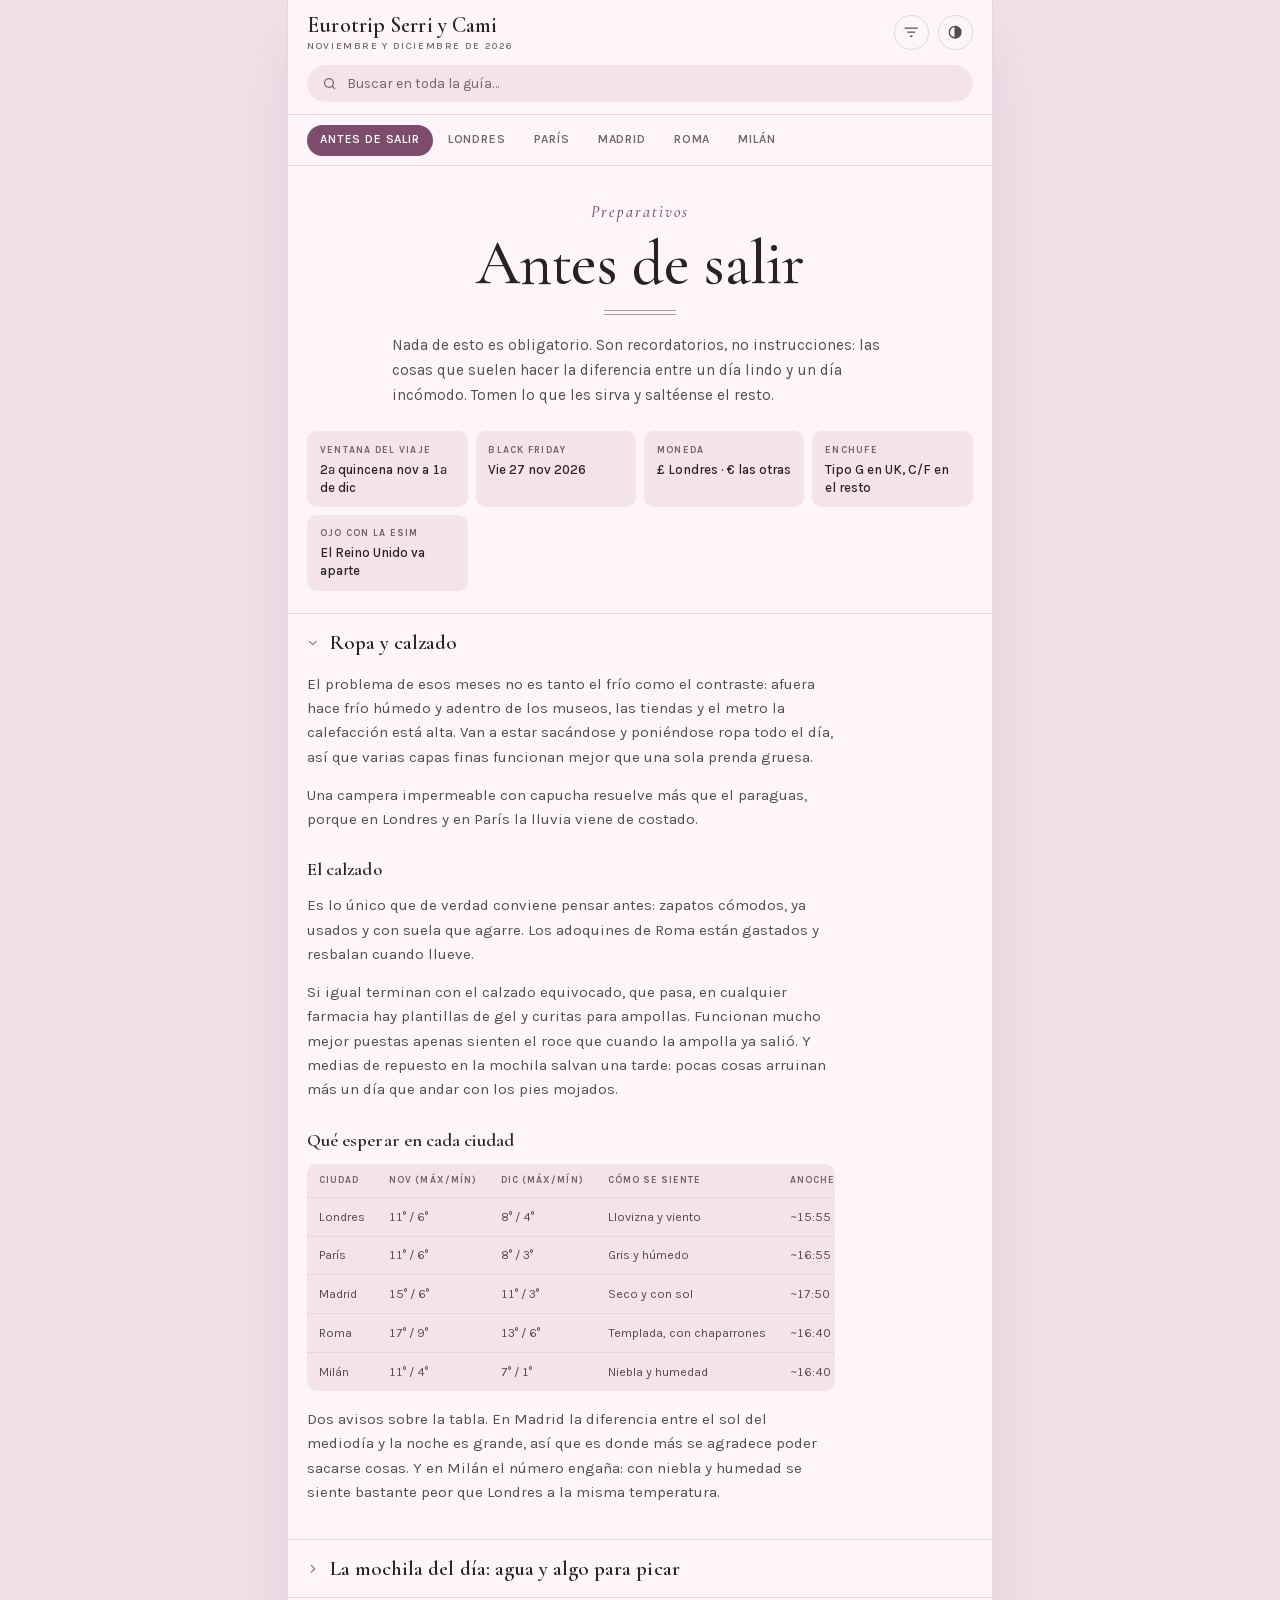
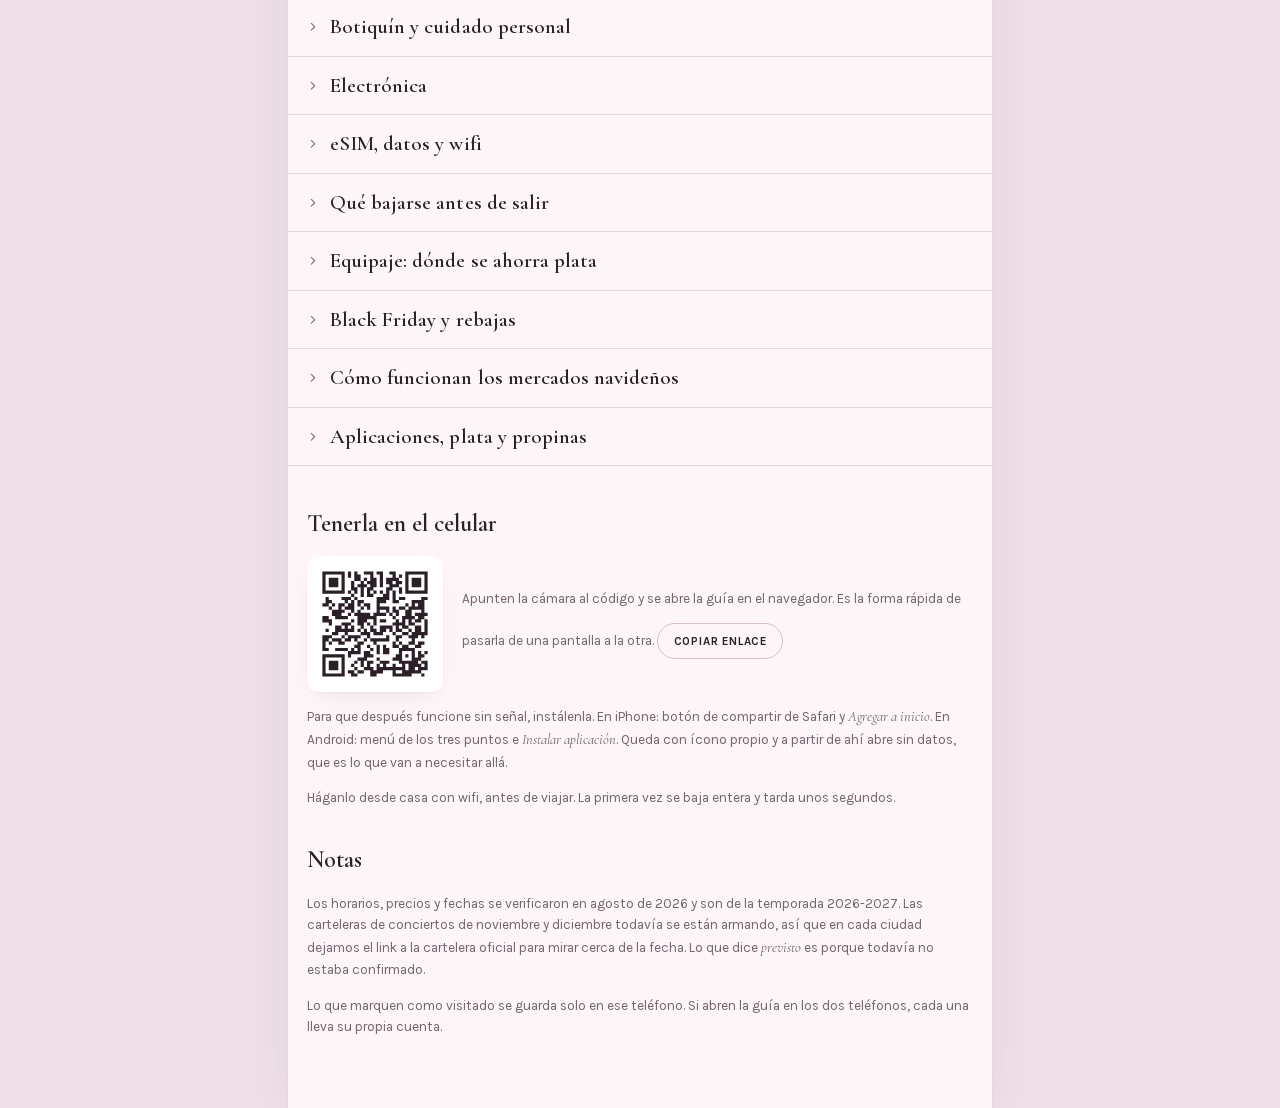
==== commit d0bc087d: "Las referencias directas van en femenino Serri y Cami son dos chicas. 20 referencias que hablaban de" ====
--- a/index.html
+++ b/index.html
@@ -297,7 +297,7 @@
     <p>Háganlo desde casa con wifi, antes de viajar. La primera vez se baja entera y tarda unos segundos.</p>
     <h2>Notas</h2>
     <p>Los horarios, precios y fechas se verificaron en agosto de 2026 y son de la temporada 2026-2027. Las carteleras de conciertos de noviembre y diciembre todavía se están armando, así que en cada ciudad dejamos el link a la cartelera oficial para mirar cerca de la fecha. Lo que dice <em>previsto</em> es porque todavía no estaba confirmado.</p>
-    <p>Lo que marquen como visitado se guarda solo en ese teléfono. Si abren la guía en los dos, cada uno lleva su propia cuenta.</p>
+    <p>Lo que marquen como visitado se guarda solo en ese teléfono. Si abren la guía en los dos teléfonos, cada una lleva su propia cuenta.</p>
   </footer>
 </div>
 
@@ -369,12 +369,12 @@
     `},
     {s:'eSIM, datos y wifi', k:'mover', html:`
       <p>Una eSIM es un chip virtual: se compra por internet, se instala escaneando un código y convive con la línea de acá. El número de siempre les sigue entrando llamadas y mensajes, y la eSIM se encarga de los datos.</p>
-      <p>Si van a usarla, cómprenla acá antes de salir, con el wifi de casa, y déjenla instalada y apagada. Comprarla al aterrizar, sin datos y muertos de sueño, es justo cuando sale mal.</p>
+      <p>Si van a usarla, cómprenla acá antes de salir, con el wifi de casa, y déjenla instalada y apagada. Comprarla al aterrizar, sin datos y muertas de sueño, es justo cuando sale mal.</p>
       <h3>Ojo con Londres, que esto no lo dice nadie</h3>
       <p>Con el Brexit, el Reino Unido se salió del roaming europeo. Muchas eSIM que se venden como <em>de Europa</em> lo siguen incluyendo, pero ya no viene solo: depende del plan.</p>
       <p>Antes de pagar, busquen <em>United Kingdom</em> en la lista de países. Si no está, llegan a Londres sin datos. Airalo, Holafly y Nomad son de las más usadas y lo incluyen, pero igual conviene mirar la lista.</p>
       <h3>Una idea, por si les sirve</h3>
-      <p>Que uno de los dos lleve el plan más holgado y el otro uno más chico, y compartan datos cuando haga falta. Así siempre hay un celular con datos para lo importante: pedir un taxi de noche, encontrarse si se separan, resolver un check-in que falló.</p>
+      <p>Que una de las dos lleve el plan más holgado y la otra uno más chico, y compartan datos cuando haga falta. Así siempre hay un celular con datos para lo importante: pedir un taxi de noche, encontrarse si se separan, resolver un check-in que falló.</p>
       <h3>Ilimitado casi nunca es ilimitado</h3>
       <p>Pasada cierta cantidad de datos la velocidad se cae bastante, aunque el servicio no se corte. Sigue alcanzando para mapas y mensajes, y deja de alcanzar para subir video.</p>
       <p>Por eso conviene usar el wifi para todo lo que pesa: subir fotos y videos, respaldar en la nube, actualizar aplicaciones, bajar capítulos.</p>
@@ -391,7 +391,7 @@
       <p>Los vuelos y los trenes entre estas ciudades dan para un par de películas cómodas.</p>
       <h3>Lo que conviene tener aunque se caiga todo</h3>
       <p>Las tarjetas de embarque en la billetera del celular, no en un mail que hay que abrir con señal. Capturas de pantalla de las reservas, de las entradas con código QR, del seguro y de la primera hoja del pasaporte. Y el paquete de italiano y francés bajado en Google Translate, que traduce cartas y carteles con la cámara sin conexión.</p>
-      <p>Sobre todo: que cada uno tenga copia de lo del otro. Si a uno se le muere el celular o se lo afanan, el viaje sigue igual.</p>
+      <p>Sobre todo: que cada una tenga copia de lo de la otra. Si a una se le muere el celular o se lo afanan, el viaje sigue igual.</p>
     `},
     {s:'Equipaje: dónde se ahorra plata', k:'compra', html:`
       <p>En los vuelos entre estas ciudades el pasaje puede salir menos que la valija. Ahí es donde se gana o se pierde plata de verdad.</p>
@@ -409,7 +409,7 @@
       <h3>Nunca en el aeropuerto</h3>
       <p>Agregar equipaje en el mostrador sale bastante más caro que hacerlo por internet al comprar el pasaje, y en la puerta de embarque es donde peor sale. Si tienen dudas de si va a entrar, conviene pagarlo antes de salir de casa.</p>
       <h3>Donde haya tren, tomen el tren</h3>
-      <p>Los trenes europeos son mucho más generosos con el equipaje que cualquier low cost, y encima los dejan en el centro de la ciudad. Trenitalia no limita ni cantidad ni peso, Renfe permite varios bultos y Eurostar pone un límite que igual es mejor que el de cualquier low cost. Roma a Milán y París a Londres se hacen cómodos en tren.</p>
+      <p>Los trenes europeos son mucho más generosos con el equipaje que cualquier low cost, y encima las dejan en el centro de la ciudad. Trenitalia no limita ni cantidad ni peso, Renfe permite varios bultos y Eurostar pone un límite que igual es mejor que el de cualquier low cost. Roma a Milán y París a Londres se hacen cómodos en tren.</p>
       <h3>Cosas que suman</h3>
       <p>Ponerse encima lo más pesado para volar, que el abrigo y los zapatos no pesan en la valija si van puestos. Los cubos de compresión no sacan peso pero sí volumen, y el volumen es lo que decide si la mochila entra en el molde. Lavar una vez en el medio del viaje, que casi todos los departamentos tienen lavarropas. Una bolsa plegable vacía adentro de la valija, para la vuelta. Y para el último día, las guarderías de equipaje tipo Bounce o Radical Storage, que les dejan la tarde libre sin arrastrar valijas hasta el vuelo de la noche.</p>
     `},
@@ -463,7 +463,7 @@
 },
 {
   id:'lon', nav:'Londres', name:'Londres', plate:'Underground', accent:'#A83A5B', lt:'#F2A3BA', maps:'London',
-  lede:'Se camina mucho mejor de lo que uno se imagina. Covent Garden, Soho, Piccadilly, Trafalgar y Westminster están todos a menos de media hora a pie entre sí. Y los parques son gigantes: en noviembre quedan dorados y no hay nadie.',
+  lede:'Se camina mucho mejor de lo que una se imagina. Covent Garden, Soho, Piccadilly, Trafalgar y Westminster están todos a menos de media hora a pie entre sí. Y los parques son gigantes: en noviembre quedan dorados y no hay nadie.',
   quick:[
     ['Se cena','Temprano: 18:30 a 20:00'],
     ['Tope diario','£8,90 zonas 1-2'],
@@ -519,7 +519,7 @@
   {s:'Café y hora del té', k:'cafe', items:[
     {n:'Fortnum & Mason, Diamond Jubilee Tea Salon', d:'El afternoon tea clásico, en la tienda de ultramarinos de la reina desde 1707. Pianista, scones calientes y té servido por alguien que sabe.', t:'cafe', p:'€€€', w:'https://www.fortnumandmason.com/', tip:'Reservar con semanas. En diciembre la tienda entera se decora y vale la pena bajar al sótano de los dulces.'},
     {n:'The Wolseley', d:'Gran café al estilo vienés en Piccadilly. Desayuno, té o cena en un salón que parece de otra época, sin el precio del hotel de lujo.', t:'cafe', p:'€€', w:'https://www.thewolseley.com/'},
-    {n:'Pret A Manger', d:'La red de rescate. Café decente, sándwiches frescos y sopa caliente en cada esquina, por una fracción de lo que cuesta sentarse.', t:'cafe', p:'€', w:'https://www.pret.co.uk/', tip:'Tienen suscripción mensual de café con varias bebidas por día. Si toman tres cafés diarios entre los dos, se paga solo en cuatro días.'},
+    {n:'Pret A Manger', d:'La red de rescate. Café decente, sándwiches frescos y sopa caliente en cada esquina, por una fracción de lo que cuesta sentarse.', t:'cafe', p:'€', w:'https://www.pret.co.uk/', tip:'Tienen suscripción mensual de café con varias bebidas por día. Si toman tres cafés diarios entre las dos, se paga solo en cuatro días.'},
     {n:'Monmouth Coffee', d:'El tostador que enseñó a Londres a tomar café. El local de Borough, junto al mercado, es diminuto y siempre tiene cola.', t:'cafe', p:'€', w:'https://www.monmouthcoffee.co.uk/'},
     {n:'Bar Italia', d:'Soho, abierto casi 24 horas desde 1949. Espresso de pie en la barra, fórmica y fotos de boxeadores en la pared.', t:'cafe', p:'€', a:'Frith Street, Soho'},
     {n:'Maison Bertaux', d:'La pastelería más vieja de Londres, de 1871, en Greek Street. Desordenada, sin pretensiones y con los mejores hojaldres del barrio.', t:'cafe', p:'€'}
@@ -533,12 +533,12 @@
   ]},
   {s:'Cómo moverse', k:'mover', items:[
     {n:'Caminen el centro', d:'Covent Garden → Soho → Piccadilly → Trafalgar → Westminster son 25 minutos en total. Casi todo lo que van a querer ver está en ese rectángulo.', t:'mover', tip:'Regla práctica: si Citymapper dice menos de 25 minutos a pie, caminen. El metro tarda lo mismo contando escaleras y esperas.'},
-    {n:'Metro (Tube)', d:'Para distancias largas y cuando llueve. Se paga apoyando la tarjeta bancaria o el celular: no hace falta comprar Oyster.', t:'mover', tip:'Cada uno tiene que usar su propia tarjeta, siempre la misma, tocando al entrar y al salir. Si comparten una, el tope diario no se aplica bien y pagan de más.'},
+    {n:'Metro (Tube)', d:'Para distancias largas y cuando llueve. Se paga apoyando la tarjeta bancaria o el celular: no hace falta comprar Oyster.', t:'mover', tip:'Cada una tiene que usar su propia tarjeta, siempre la misma, tocando al entrar y al salir. Si comparten una, el tope diario no se aplica bien y pagan de más.'},
     {n:'Tope diario y semanal', d:'Una vez que gastaste £8,90 en un día dentro de las zonas 1-2, el resto del día es gratis. El tope semanal (lunes a domingo) es de £44,70.', t:'mover', tip:'Los topes de zonas 1-2 están congelados hasta marzo de 2027, así que estos son los números del viaje.'},
     {n:'Autobús rojo', d:'£1,75 el viaje, con transbordo gratis dentro de la hora siguiente. Lento, pero desde el piso de arriba es un tour barato.', t:'mover', tip:'Las rutas 11, 15 y 24 pasan por casi todo lo turístico. Sentarse adelante arriba.'},
     {n:'Uber Boat by Thames Clippers', d:'Catamaranes por el Támesis como transporte regular. Westminster a Greenwich es transporte y paseo a la vez.', t:'mover', w:'https://www.thamesclippers.com/', tip:'Tarifa aparte del metro, no entra en el tope diario. Aun así, vale la pena una vez.'},
     {n:'Uber, Bolt y black cabs', d:'Guardalos para la noche tarde o para la lluvia con bolsas. El tráfico del centro y el peaje del centro hacen que casi siempre el metro gane.', t:'mover', tip:'El black cab acepta contactless y sabe llegar a cualquier lado sin GPS. Sale más caro pero de madrugada es lo más rápido.'},
-    {n:'Las horas pico, para esquivarlas', d:'De 8:00 a 9:30 y de 17:00 a 18:30 el metro va lleno y las tarifas suben. Ajusten los planes media hora y viajan sentados y más barato.', t:'mover'}
+    {n:'Las horas pico, para esquivarlas', d:'De 8:00 a 9:30 y de 17:00 a 18:30 el metro va lleno y las tarifas suben. Ajusten los planes media hora y viajan sentadas y más barato.', t:'mover'}
   ]},
   {s:'Navidad en Londres', k:'navidad', items:[
     {n:'Hyde Park Winter Wonderland', d:'Del 19 de noviembre de 2026 al 3 de enero de 2027, todos los días salvo el 25 de diciembre. Más de 150 atracciones, pista de hielo, norias, cervecería bávara y el recorrido de esculturas de hielo.', t:'navidad', w:'https://hydeparkwinterwonderland.com/', tip:'Hace falta entrada con horario reservado. De lunes a jueves durante noviembre la entrada sale £1: ese es el momento de ir.'},
@@ -555,7 +555,7 @@
     {n:'Camden Market', d:'Abierto todos los días. Ropa alternativa, cuero, discos y una zona de comida callejera enorme junto al canal.', t:'compra', tip:'Llegar caminando por el Regent’s Canal desde Little Venice convierte la compra en un paseo.'},
     {n:'Librerías que son visita: Daunt y Hatchards', d:'Daunt, en Marylebone High Street, es una galería eduardiana de roble con claraboya y balcones, con los libros ordenados por país. Hatchards, en Piccadilly, abrió en 1797 y es la librería más antigua del Reino Unido: escalera de caracol y cinco plantas.', t:'compra', tip:'Las dos venden bolsas de tela que salen baratas y son mejor recuerdo que un imán. Hatchards está pegada a Fortnum & Mason, así que se hacen juntas.'},
     {n:'Charity shops de Marylebone y Notting Hill', d:'Las tiendas benéficas de los barrios ricos reciben ropa de marca a precios de nada. Marylebone High Street y Notting Hill son las mejores zonas.', t:'compra', p:'€', tip:'Es la forma más barata de comprar bien en Londres, y nadie se la cuenta a los turistas.'},
-    {n:'Primark Marble Arch', d:'Cinco plantas para básicos de invierno a precio mínimo: térmicas, medias de lana, gorros, guantes.', t:'compra', p:'€', tip:'Si el frío los agarra desprevenidos el primer día, esto resuelve por menos de £30 entre los dos.'},
+    {n:'Primark Marble Arch', d:'Cinco plantas para básicos de invierno a precio mínimo: térmicas, medias de lana, gorros, guantes.', t:'compra', p:'€', tip:'Si el frío las agarra desprevenidas el primer día, esto resuelve por menos de £30 entre las dos.'},
     {n:'Selfridges y Liberty', d:'Aunque no compren: los escaparates navideños de Selfridges (Oxford Street) y el edificio Tudor de Liberty son visita en sí mismos.', t:'compra', tip:'La sección de Navidad de Selfridges abre en agosto. En noviembre está en su esplendor.'}
   ]},
   {s:'Espectáculos de noviembre y diciembre', k:'evento', items:[
@@ -569,7 +569,7 @@
 },
 {
   id:'par', nav:'París', name:'París', plate:'Métropolitain', accent:'#6B5B95', lt:'#C0B2E2', maps:'Paris',
-  lede:'Es la que mejor se camina del viaje. En noviembre los jardines están amarillos, las terrazas tienen estufa y las colas de los museos se parten al medio. Y desde enero de 2026 se terminaron las zonas: un billete los lleva a cualquier lado.',
+  lede:'Es la que mejor se camina del viaje. En noviembre los jardines están amarillos, las terrazas tienen estufa y las colas de los museos se parten al medio. Y desde enero de 2026 se terminaron las zonas: un billete las lleva a cualquier lado.',
   quick:[
     ['Se cena','19:30 a 22:00'],
     ['Billete sencillo','€2,55, todas las zonas'],
@@ -600,7 +600,7 @@
     {n:'Musée d’Orsay', d:'Una estación de tren de 1900 reconvertida en museo del impresionismo. Van Gogh, Monet, Degas, Renoir.', t:'visita', p:'€€', w:'https://www.musee-orsay.fr/', tip:'La foto es a través del gran reloj del quinto piso, con Montmartre detrás. Está en la sala del café.'},
     {n:'Musée de l’Orangerie', d:'Dos salas ovaladas con los Nenúfares de Monet montados como él los pensó, en curva y con luz natural. Se ve en una hora.', t:'visita', p:'€€', w:'https://www.musee-orangerie.fr/', tip:'Está en el borde de las Tuileries. Es el museo perfecto para un día de lluvia sin comerse la tarde entera.'},
     {n:'Museos: cuáles valen la pena y cuáles no hacen falta', d:'El Louvre es enorme y agotador: con dos horas de cola se ve un dos por ciento. Si no les tira especialmente, se puede saltar sin culpa. El Orsay se ve entero en dos horas y tiene los cuadros que uno reconoce, y de la Orangerie se sale en una hora con los Nenúfares metidos en la cabeza.', t:'visita', tip:'Si igual quieren el Louvre, la jugada es entrar los viernes, que abren de noche, e ir derecho a tres salas. Y hay museos municipales con la colección permanente gratis: el Petit Palais, el Carnavalet, que cuenta la historia de la ciudad en dos palacetes del Marais, y la Maison de Victor Hugo.'},
-    {n:'Casas museo: los museos distintos', d:'Los mejores museos chicos de París son casas donde vivió alguien. La Maison de Victor Hugo, en la Place des Vosges, es el departamento donde escribió buena parte de Los Miserables, con su salón chino intacto y entrada gratis. El Musée Rodin es un palacete del siglo XVIII con jardín, y ahí están El Pensador y El Beso. El Musée Jacquemart-André es la casa de un matrimonio de coleccionistas del XIX, con salón de té en el comedor original.', t:'visita', tip:'El Rodin y el Jacquemart-André son los dos que mejor funcionan en pareja: se ven en hora y media y se termina sentado tomando algo. En el Rodin, la entrada solo al jardín cuesta poco y ya vale la pena.'},
+    {n:'Casas museo: los museos distintos', d:'Los mejores museos chicos de París son casas donde vivió alguien. La Maison de Victor Hugo, en la Place des Vosges, es el departamento donde escribió buena parte de Los Miserables, con su salón chino intacto y entrada gratis. El Musée Rodin es un palacete del siglo XVIII con jardín, y ahí están El Pensador y El Beso. El Musée Jacquemart-André es la casa de un matrimonio de coleccionistas del XIX, con salón de té en el comedor original.', t:'visita', tip:'El Rodin y el Jacquemart-André son los dos que mejor funcionan en pareja: se ven en hora y media y terminan sentadas tomando algo. En el Rodin, la entrada solo al jardín cuesta poco y ya vale la pena.'},
     {n:'Musée national de la Marine', d:'En el Palais de Chaillot, en el Trocadéro, reabierto en 2023 después de seis años de obra. Maquetas enormes de barcos, la falúa imperial de Napoleón, instrumentos de navegación y mascarones de proa tallados. El montaje es moderno y se ve en hora y media.', t:'visita', p:'€€', w:'https://www.musee-marine.fr/', tip:'Está en el mismo edificio desde donde se saca la foto clásica de la Torre Eiffel, así que se hacen juntos. Es poco turístico: casi nunca hay cola.'},
     {n:'Atelier des Lumières', d:'Una fundición de hierro del siglo XIX convertida en sala de proyección: los cuadros se proyectan sobre las paredes, el piso y el techo de diez metros, con música. Cambian de artista cada temporada.', t:'visita', p:'€€', w:'https://www.atelier-lumieres.com/', tip:'Mirar qué exposición está en cartel antes de comprar. Es buen plan para un día de lluvia y para descansar de los museos de sala en sala.'},
     {n:'Ópera Garnier', d:'Se visita por libre. La Gran Escalera de mármol, el salón de los espejos y el techo pintado por Chagall sobre la sala roja y dorada.', t:'visita', p:'€€', w:'https://www.operadeparis.fr/', tip:'Verificar antes: si hay ensayo, no dejan entrar a la sala y solo se ven los salones.'},
@@ -676,7 +676,7 @@
 },
 {
   id:'mad', nav:'Madrid', name:'Madrid', plate:'Metro', accent:'#B54B36', lt:'#F0A78F', maps:'Madrid',
-  lede:'Soleada, barata y hecha para caminar de noche. Se cena a las diez y nadie los mira raro. Si llegan para el 22 de noviembre agarran el encendido de luces, que convierte el centro entero en un paseo.',
+  lede:'Soleada, barata y hecha para caminar de noche. Se cena a las diez y nadie las mira raro. Si llegan para el 22 de noviembre agarran el encendido de luces, que convierte el centro entero en un paseo.',
   quick:[
     ['Sencillo','€1,50 a €2,00'],
     ['Abono turístico','€8,40 / 1 día · €18,40 / 3'],
@@ -706,7 +706,7 @@
     {n:'Museo Reina Sofía', d:'El Guernica de Picasso, con sus bocetos alrededor. También Dalí y Miró.', t:'visita', p:'€€', w:'https://www.museoreinasofia.es/', tip:'Gratis de lunes a sábado desde las 19:00 y los domingos desde las 12:30. Está cerrado los martes.'},
     {n:'Museos: cuáles valen la pena y cuáles se pueden saltar', d:'El Prado sí, pero con criterio: dos horas eligiendo a Velázquez, a Goya y a El Bosco valen más que cuatro intentando verlo todo. El Reina Sofía se justifica por el Guernica y poco más si no les tira el arte contemporáneo. Y el Thyssen es el más fácil de los tres, porque recorre la historia de la pintura en orden y se ve completo en dos horas.', t:'visita', tip:'Los tres están sobre el mismo paseo, a diez minutos entre sí, y los tres tienen un rato gratis al final del día. Hacer dos en la misma jornada es demasiado: se sale saturado y no se disfruta ninguno.'},
     {n:'Museo Sorolla: la casa del pintor', d:'La casa y el taller de Joaquín Sorolla tal cual los dejó, con su jardín andaluz de fuentes y azulejos, en pleno Chamberí. Los cuadros de la playa colgados en las paredes de su propia casa.', t:'visita', p:'€', w:'https://www.cultura.gob.es/msorolla/', tip:'Es de los museos más lindos de Madrid y casi nadie lo conoce. Se ve en una hora y el jardín se recorre sin apuro. Entrada gratuita los sábados por la tarde y los domingos.'},
-    {n:'Casa Museo Lope de Vega y Museo Cerralbo', d:'La casa de Lope de Vega, en el Barrio de las Letras, es la casa de un escritor del Siglo de Oro con su huerta reconstruida, y se visita con guía en grupos chicos. El Museo Cerralbo es un palacio del XIX que quedó congelado tal como vivía el marqués: los muebles, los cuadros y hasta la mesa puesta.', t:'visita', p:'€', tip:'La de Lope es gratis pero hay que reservar la visita guiada con antelación, porque son pocos lugares por día. El Cerralbo cuesta unos €3 y es de esos sitios que uno termina recordando más que el Prado.'},
+    {n:'Casa Museo Lope de Vega y Museo Cerralbo', d:'La casa de Lope de Vega, en el Barrio de las Letras, es la casa de un escritor del Siglo de Oro con su huerta reconstruida, y se visita con guía en grupos chicos. El Museo Cerralbo es un palacio del XIX que quedó congelado tal como vivía el marqués: los muebles, los cuadros y hasta la mesa puesta.', t:'visita', p:'€', tip:'La de Lope es gratis pero hay que reservar la visita guiada con antelación, porque son pocos lugares por día. El Cerralbo cuesta unos €3 y es de esos sitios que una termina recordando más que el Prado.'},
     {n:'Galería Canalejas y Four Seasons', d:'El complejo de lujo del centro, con la galería comercial y el Dani Brasserie en la azotea, con vista sobre los tejados del Madrid de los Austrias.', t:'visita', tip:'Se puede subir a tomar algo sin cenar. La terraza está cubierta y climatizada en invierno.'},
     {n:'Estadio Santiago Bernabéu', d:'El tour del estadio recién reformado, con el techo retráctil y el museo de trofeos.', t:'visita', p:'€€', w:'https://www.realmadrid.com/', tip:'Si hay partido, la entrada más barata cuesta parecido al tour y la experiencia no tiene comparación.'}
   ]},
@@ -715,7 +715,7 @@
     {n:'Chocolatería San Ginés', d:'Pasadizo de San Ginés 5, abierta desde 1894 y prácticamente 24 horas. Seis churros y una taza de chocolate espeso: el desayuno, la merienda o el cierre de la noche.', t:'comer', p:'€', a:'Pasadizo de San Ginés 5', w:'https://chocolateriasangines.com/', tip:'A las 6 de la mañana está llena de gente saliendo de fiesta. A las 9 de la mañana está vacía y es igual de buena.'},
     {n:'Mercado de San Ildefonso', d:'Fuencarral 57, en Malasaña. Tres plantas de puestos de comida callejera con terraza arriba. Se pica de todo sin comprometerse con un restaurante.', t:'comer', p:'€', a:'Calle Fuencarral 57', tip:'Mucho más barato y más local que San Miguel, y con mejor ambiente de noche.'},
     {n:'Bocadillo de calamares', d:'El plato más madrileño que existe: calamares rebozados en un bollo, sin nada más. En los bares de las calles que salen de la Plaza Mayor.', t:'comer', p:'€', tip:'La Campana y Bar Postas son los clásicos. Se come de pie, con una caña, y cuesta menos de €5.'},
-    {n:'El Tigre', d:'Chueca. Piden una caña y les ponen delante un plato de tapas del tamaño de una cena, gratis. Ruidoso, apretado y una institución.', t:'comer', p:'€', tip:'No es sitio para una cena romántica: es sitio para cenar por €8 entre los dos y reírse.'},
+    {n:'El Tigre', d:'Chueca. Piden una caña y les ponen delante un plato de tapas del tamaño de una cena, gratis. Ruidoso, apretado y una institución.', t:'comer', p:'€', tip:'No es sitio para una cena romántica: es sitio para cenar por €8 entre las dos y reírse.'},
     {n:'Mercado de San Miguel', d:'El mercado de hierro de 1916 junto a la Plaza Mayor, reconvertido en barra gourmet: jamón, ostras, croquetas, vermut.', t:'comer', p:'€€', a:'Plaza de San Miguel', w:'https://mercadodesanmiguel.es/', tip:'Es caro para lo que es y está siempre lleno, pero hay que ir una vez. Entre semana a las 12:30 se consigue sitio en la barra.'},
     {n:'La Mallorquina', d:'Puerta del Sol, desde 1894. La napolitana de crema o chocolate, recién salida y todavía caliente, es lo que hay que pedir.', t:'comer', p:'€', a:'Puerta del Sol 8', tip:'La cola del mostrador de abajo (para llevar) va rápida. El salón de arriba, con vista a Sol, es otro plan.'},
     {n:'Cafetería Don Jamón', d:'Bocadillos de jamón, tortilla y raciones sin pretensiones, a precio de barrio y en pleno centro.', t:'comer', p:'€', tip:'Es el tipo de sitio donde se desayuna bien y barato antes de arrancar el día.'},
@@ -797,7 +797,7 @@
     {n:'Panteón', d:'El edificio antiguo mejor conservado del mundo, con el óculo abierto al cielo. Entrada de €5.', t:'visita', p:'€', tip:'Si llueve, entrar: se ve caer el agua por el óculo y drenar por el suelo original. Es una de las cosas más impresionantes de Roma y casi nadie la ve.'},
     {n:'Fontana di Trevi', d:'Enorme y siempre rodeada. Se tira una moneda con la mano derecha por encima del hombro izquierdo.', t:'visita', tip:'A las 7 de la mañana está prácticamente vacía y con luz dorada. A cualquier otra hora es una multitud.'},
     {n:'Roma de película', d:'La Bocca della Verità está en el pórtico de Santa Maria in Cosmedin: la máscara de mármol que muerde la mano al que miente, la de Vacaciones en Roma. La escalinata de la Piazza di Spagna es de la misma película. Y la Fontana di Trevi es la de La Dolce Vita, aunque hoy meterse al agua sale una multa considerable.', t:'visita', tip:'La Bocca es gratis pero tiene cola para la foto. Adentro, la iglesia es una de las más lindas y silenciosas del centro, y ahí no entra casi nadie.'},
-    {n:'Vaticano: Basílica de San Pedro', d:'Entrar es gratis. Subir a la cúpula cuesta €10 y son 551 escalones (o ascensor hasta la terraza y 320 a pie).', t:'visita', p:'€', tip:'Abre a las 7:00 y esa primera hora es la más tranquila del día. Hay control de seguridad y código de vestimenta: hombros y rodillas cubiertos, para los dos.'},
+    {n:'Vaticano: Basílica de San Pedro', d:'Entrar es gratis. Subir a la cúpula cuesta €10 y son 551 escalones (o ascensor hasta la terraza y 320 a pie).', t:'visita', p:'€', tip:'Abre a las 7:00 y esa primera hora es la más tranquila del día. Hay control de seguridad y código de vestimenta: hombros y rodillas cubiertos, para las dos.'},
     {n:'Museos Vaticanos y Capilla Sixtina', d:'Cuatro horas si se hace completo. La Capilla Sixtina está al final del recorrido y no se puede saltar la fila.', t:'visita', p:'€€', w:'https://www.museivaticani.va/', tip:'Reservar sí o sí, con semanas de antelación. Los miércoles por la mañana hay audiencia papal y la plaza está cortada.'},
     {n:'Castel Sant’Angelo', d:'Un mausoleo romano que los papas convirtieron en fortaleza. La terraza de arriba tiene una de las mejores vistas de Roma.', t:'visita', p:'€€'},
     {n:'Galleria Borghese', d:'Bernini y Caravaggio en un palacio del siglo XVII dentro de Villa Borghese. El Rapto de Proserpina y el Apolo y Dafne están ahí.', t:'visita', p:'€€', w:'https://galleriaborghese.beniculturali.it/', tip:'Hay que reservar, se entra por turnos de dos horas y dejan pasar poca gente por vez. Se agota con semanas. Es el museo más agradable de Roma justamente por eso.'},
@@ -810,7 +810,7 @@
   {s:'Comer', k:'comer', items:[
     {n:'Los horarios de comida en Roma', d:'Almuerzo de 12:30 a 15:00 y cena desde las 19:30 o 20:00, con las cocinas trabajando hasta cerca de las 23:00. Muchas trattorias cierran entre una cosa y la otra, así que a las 17:00 cuesta encontrar algo más que un bar.', t:'comer', tip:'Los romanos cenan sobre las 20:30 o 21:00. Sentarse a las 19:30 suele significar conseguir mesa sin reserva en sitios que después se llenan.'},
     {n:'Pizzarium Bonci', d:'Junto a los Museos Vaticanos. Pizza al taglio de masa fermentada muchas horas, cortada con tijera y pesada. Gabriele Bonci cambió la forma en que Roma come pizza.', t:'comer', p:'€', tip:'Se come de pie en la calle. Ideal antes o después del Vaticano, que está a diez minutos.'},
-    {n:'Trapizzino', d:'Un triángulo de pizza bianca abierto y relleno con guisos romanos: pollo alla cacciatora, lengua en salsa verde, albóndigas. Inventado en el Testaccio.', t:'comer', p:'€', tip:'Dos por persona y una cerveza es una cena completa por menos de €12 cada uno.'},
+    {n:'Trapizzino', d:'Un triángulo de pizza bianca abierto y relleno con guisos romanos: pollo alla cacciatora, lengua en salsa verde, albóndigas. Inventado en el Testaccio.', t:'comer', p:'€', tip:'Dos por persona y una cerveza es una cena completa por menos de €12 cada una.'},
     {n:'Forno Campo de’ Fiori', d:'En la plaza del mercado. La pizza bianca con aceite y sal es el snack romano por excelencia, y sale por poco más de un euro.', t:'comer', p:'€', tip:'Pedirla "con la mortazza" (con mortadela dentro) es como la comen los romanos.'},
     {n:'Da Enzo al 29', d:'Trastevere. Trattoria diminuta con los cuatro clásicos romanos hechos como corresponde: cacio e pepe, carbonara, amatriciana y gricia.', t:'comer', p:'€€', tip:'No aceptan reservas para cenar y la cola empieza antes de que abran. Sentarse a las 19:00 en punto suele funcionar; si no, pasar a almorzar.'},
     {n:'Tonnarello', d:'También en Trastevere, más grande y con menos espera que Da Enzo. Buena relación calidad-precio y terraza con estufas.', t:'comer', p:'€€'},
@@ -822,7 +822,7 @@
   {s:'Café y gelato', k:'cafe', items:[
     {n:"Sant'Eustachio Il Caffè", d:'A dos calles del Panteón. Para muchos, el mejor espresso de Roma. Lo preparan tapando la máquina con un paño para que no se vea el método.', t:'cafe', p:'€', tip:'El "gran caffè" viene ya azucarado por defecto. Si lo quieren sin azúcar, hay que pedirlo "senza zucchero" al pagar, antes de que lo hagan.'},
     {n:'Tazza d’Oro', d:'Junto al Panteón, desde 1944. La granita di caffè con panna (café granizado con crema arriba y abajo) es lo que hay que pedir, incluso en invierno.', t:'cafe', p:'€'},
-    {n:'La regla del café en Italia', d:'Tomado de pie en la barra cuesta la mitad o menos que sentado en la mesa. En zonas turísticas la diferencia puede ser de €1,20 a €5.', t:'cafe', tip:'Se paga primero en la caja, se lleva el ticket a la barra y se pide. Y después de las 11 de la mañana, ningún italiano toma cappuccino.'},
+    {n:'La regla del café en Italia', d:'Tomado de pie en la barra cuesta la mitad o menos que sentadas en la mesa. En zonas turísticas la diferencia puede ser de €1,20 a €5.', t:'cafe', tip:'Se paga primero en la caja, se lleva el ticket a la barra y se pide. Y después de las 11 de la mañana, ningún italiano toma cappuccino.'},
     {n:'Giolitti', d:'Heladería de 1900 cerca del Panteón. Gelato clásico, con nata montada gratis por encima si se pide.', t:'cafe', p:'€', tip:'Alternativas más artesanales y menos turísticas: Fatamorgana y Otaleg, en el Trastevere.'},
     {n:'Roscioli Caffè', d:'El café de la familia Roscioli. Bollería excelente, café serio y sitio para sentarse sin agobio.', t:'cafe', p:'€'}
   ]},
@@ -914,7 +914,7 @@
     {n:'Terrazza Gallia', d:'Azotea del Excelsior Hotel Gallia, frente a la estación Centrale. Vista de la ciudad y de los rascacielos de Porta Nuova.', t:'comer', p:'€€€', tip:'Subir solo al aperitivo sale mucho menos que la cena y la vista es idéntica.'}
   ]},
   {s:'Café, panettone y merienda', k:'cafe', items:[
-    {n:'Camparino in Galleria', d:'Abierto en 1867 en la esquina de la Galleria, es donde nació el Campari. Barra de mosaicos y hierro forjado art nouveau, intacta.', t:'cafe', p:'€€', w:'https://camparino.com/', tip:'De pie en la barra, un Campari con soda cuesta una fracción de lo que cuesta sentado en la terraza de la Galleria. El sitio es el mismo.'},
+    {n:'Camparino in Galleria', d:'Abierto en 1867 en la esquina de la Galleria, es donde nació el Campari. Barra de mosaicos y hierro forjado art nouveau, intacta.', t:'cafe', p:'€€', w:'https://camparino.com/', tip:'De pie en la barra, un Campari con soda cuesta una fracción de lo que cuesta sentadas en la terraza de la Galleria. El sitio es el mismo.'},
     {n:'Pasticceria Marchesi', d:'Desde 1824, ahora de Prada. El local de la Galleria y el de Via Montenapoleone son de un verde menta y dorado que parece de película.', t:'cafe', p:'€€', tip:'En noviembre y diciembre es el mejor sitio para comprar panettone artesanal. Viene en caja pintada a mano y aguanta el viaje.'},
     {n:'Panettone: dónde comprarlo bien', d:'El panettone de verdad es milanés y de temporada: se hace solo en noviembre y diciembre. Marchesi, Cova, Vergani y Giovanni Cova & C. son los nombres.', t:'cafe', tip:'El artesanal se reconoce por la lista de ingredientes corta y porque cuesta entre €30 y €50. El de supermercado no tiene nada que ver.'},
     {n:'Cova Montenapoleone', d:'Fundado en 1817 por un soldado de Napoleón, en plena calle del lujo. Pastelería histórica con salón de té.', t:'cafe', p:'€€'},
@@ -929,7 +929,7 @@
     {n:'Ceresio 7', d:'Azotea con dos piscinas sobre el antiguo edificio de Enel, con vista al Cimitero Monumentale y a los rascacielos. De los Dean & Dan de DSquared2.', t:'coctel', p:'€€€'}
   ]},
   {s:'Cómo moverse', k:'mover', items:[
-    {n:'Sin billetes de papel desde 2026', d:'Desde el 1 de enero de 2026 ATM no vende ni acepta billetes de papel. Se viaja apoyando la tarjeta bancaria o el celular en el torno, con la tarjeta recargable RicaricaMi o con billete digital en la app ATM.', t:'mover', tip:'Lo más simple: apoyar la tarjeta contactless al entrar y al salir del metro, como en Londres. Cada uno con la suya.'},
+    {n:'Sin billetes de papel desde 2026', d:'Desde el 1 de enero de 2026 ATM no vende ni acepta billetes de papel. Se viaja apoyando la tarjeta bancaria o el celular en el torno, con la tarjeta recargable RicaricaMi o con billete digital en la app ATM.', t:'mover', tip:'Lo más simple: apoyar la tarjeta contactless al entrar y al salir del metro, como en Londres. Cada una con la suya.'},
     {n:'Tarifas', d:'Urbano Mi1-Mi3 €2,20, válido 90 minutos con transbordos. Diario €7,60. Tres días €15,50.', t:'mover', tip:'Si van a hacer más de tres viajes en un día, el diario ya compensa.'},
     {n:'Metro', d:'Cuatro líneas útiles: M1 (roja), M2 (verde), M3 (amarilla) y M5 (lila). Entre las cuatro cubren absolutamente todo lo turístico y funcionan muy bien.', t:'mover'},
     {n:'Tranvías históricos', d:'Los tranvías de madera de los años 20 siguen en servicio. La línea 1 pasa por el centro y es transporte y paseo a la vez.', t:'mover', tip:'Cuesta lo mismo que cualquier billete. Sentarse en los bancos de madera y cruzar Milán es un plan en sí mismo.'},
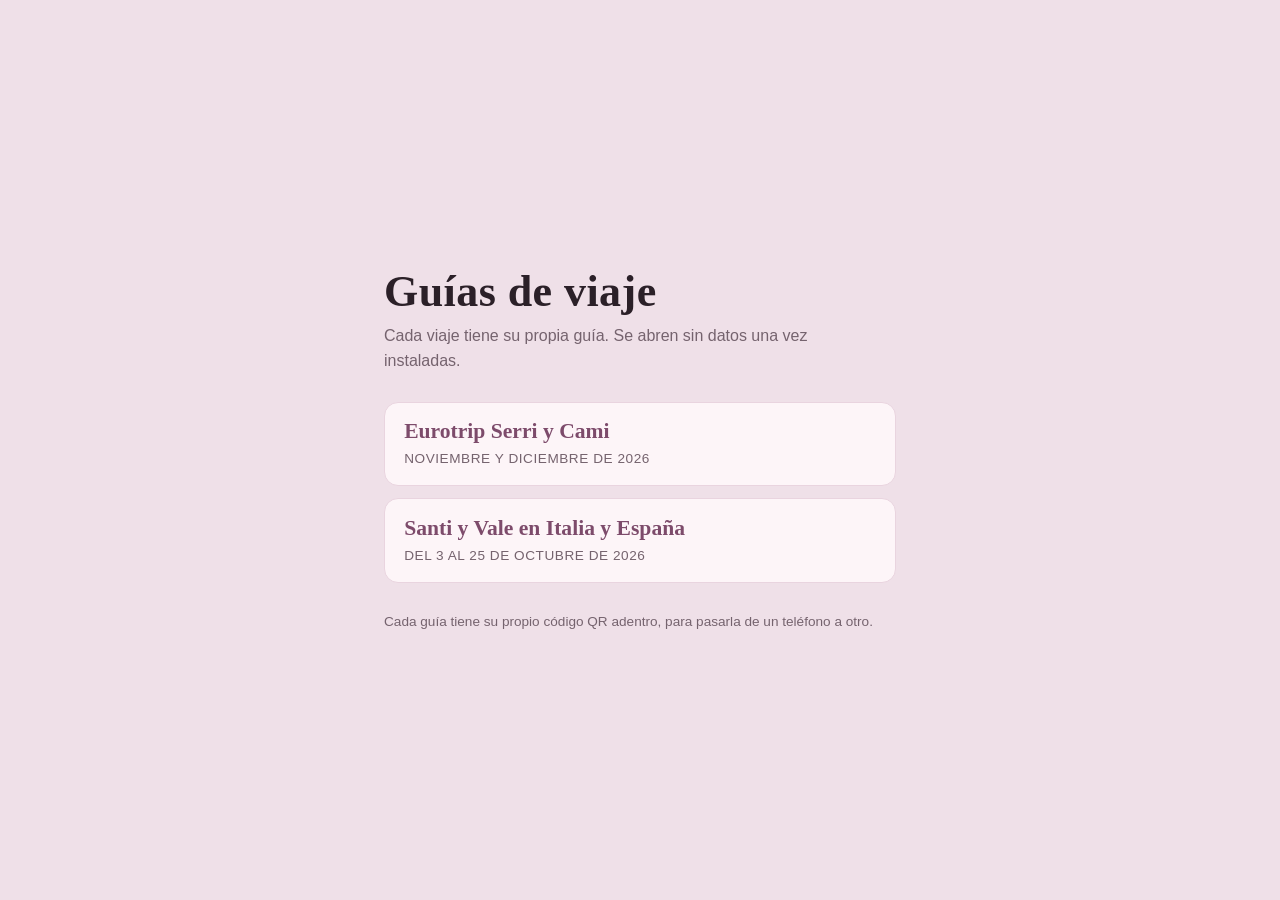
==== commit 413b0296: "feat: guia nueva para Italia y España, octubre de 2026 Segunda guia del repo, para el viaje de Santi" ====
--- a/index.html
+++ b/index.html
@@ -3,1251 +3,84 @@
 <head>
 <meta charset="utf-8">
 <meta name="viewport" content="width=device-width,initial-scale=1">
-<meta name="description" content="Guia de viaje de Eurotrip Serri y Cami.">
-<meta name="color-scheme" content="light dark">
 <meta name="robots" content="noindex, nofollow, noarchive, nosnippet">
 <meta name="googlebot" content="noindex, nofollow">
-<link rel="manifest" href="./manifest.webmanifest">
-<link rel="apple-touch-icon" href="./apple-touch-icon.png">
+<meta name="color-scheme" content="light dark">
 <meta name="theme-color" content="#7D4B6B">
-<meta name="apple-mobile-web-app-capable" content="yes">
-<meta name="apple-mobile-web-app-title" content="Eurotrip">
-<title>Eurotrip Serri y Cami</title>
+<title>Guías de viaje</title>
 <style>
-/* tipografias incrustadas: la pagina se ve igual sin conexion */
-@font-face{font-family:'Cormorant Garamond';font-style:italic;font-weight:400;font-display:swap;src:url([data-uri]) format('woff2')}
-@font-face{font-family:'Cormorant Garamond';font-style:italic;font-weight:500;font-display:swap;src:url([data-uri]) format('woff2')}
-@font-face{font-family:'Cormorant Garamond';font-style:italic;font-weight:600;font-display:swap;src:url([data-uri]) format('woff2')}
-@font-face{font-family:'Cormorant Garamond';font-style:normal;font-weight:400;font-display:swap;src:url([data-uri]) format('woff2')}
-@font-face{font-family:'Cormorant Garamond';font-style:normal;font-weight:500;font-display:swap;src:url([data-uri]) format('woff2')}
-@font-face{font-family:'Cormorant Garamond';font-style:normal;font-weight:600;font-display:swap;src:url([data-uri]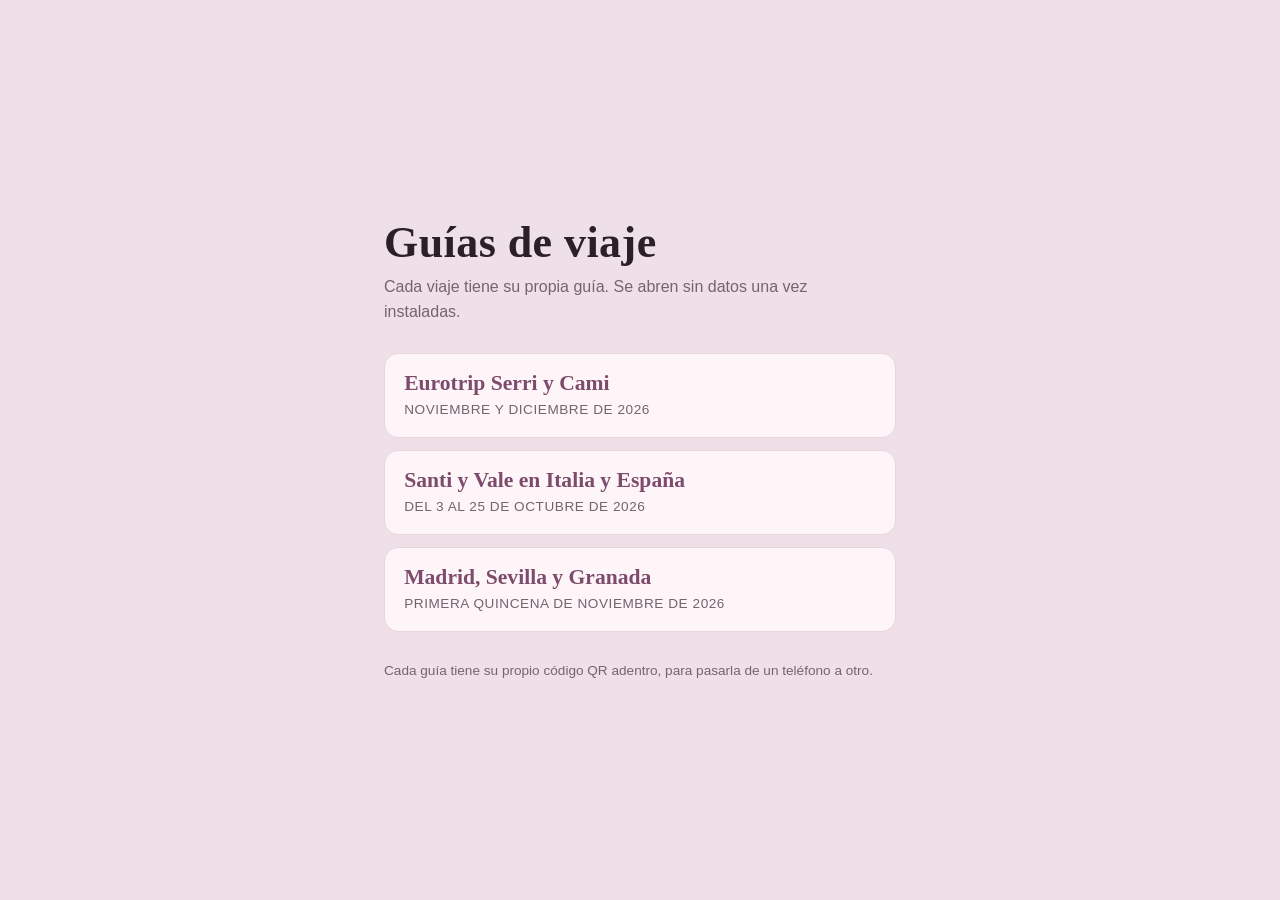
==== commit 7c9f2660: "feat: guia nueva de Madrid, Sevilla y Granada para noviembre Guia para seis uruguayos que viajan dos" ====
--- a/index.html
+++ b/index.html
@@ -78,6 +78,7 @@
     <ul>
       <li><a class="tarjeta" href="./eurotrip-serri-cami/"><span class="t">Eurotrip Serri y Cami</span><span class="s">Noviembre y diciembre de 2026</span></a></li>
       <li><a class="tarjeta" href="./italia-espana-2026/"><span class="t">Santi y Vale en Italia y España</span><span class="s">Del 3 al 25 de octubre de 2026</span></a></li>
+      <li><a class="tarjeta" href="./madrid-sevilla-granada-2026/"><span class="t">Madrid, Sevilla y Granada</span><span class="s">Primera quincena de noviembre de 2026</span></a></li>
     </ul>
     <footer>Cada guía tiene su propio código QR adentro, para pasarla de un teléfono a otro.</footer>
   </main>
